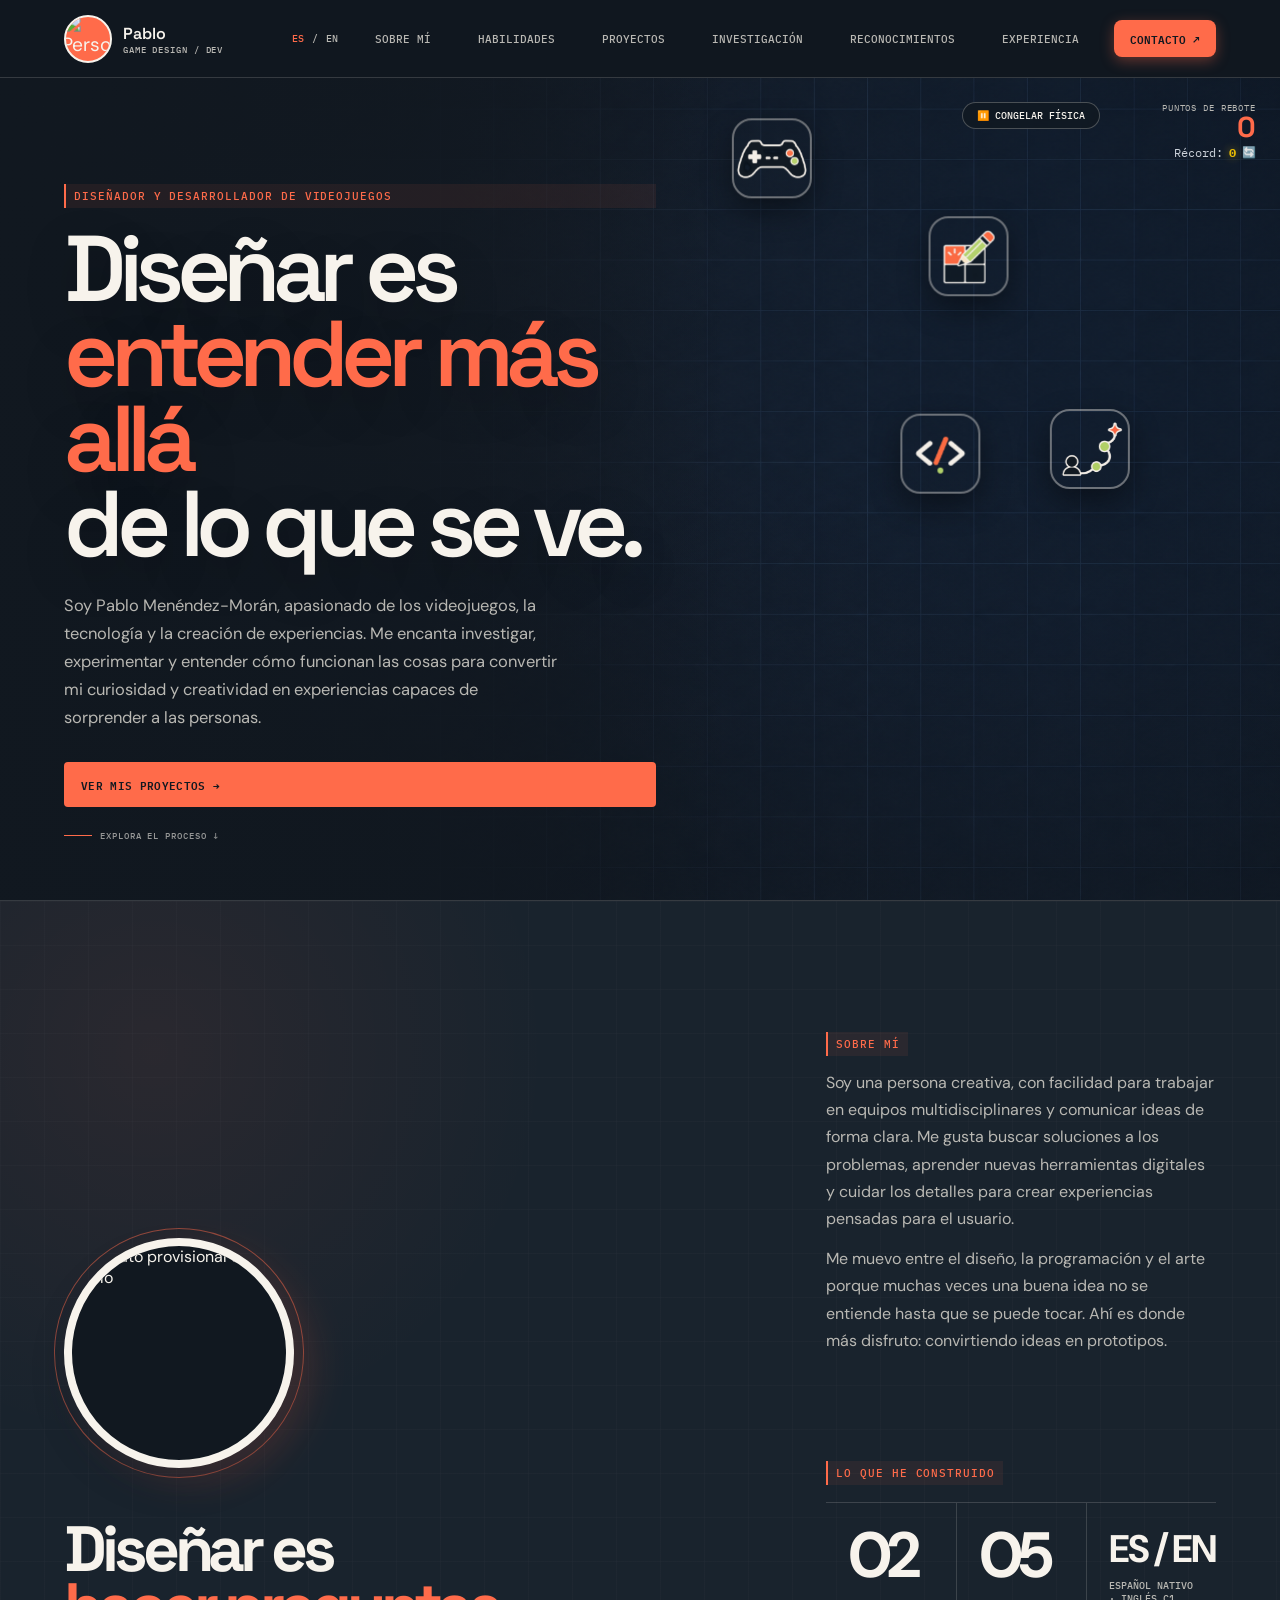
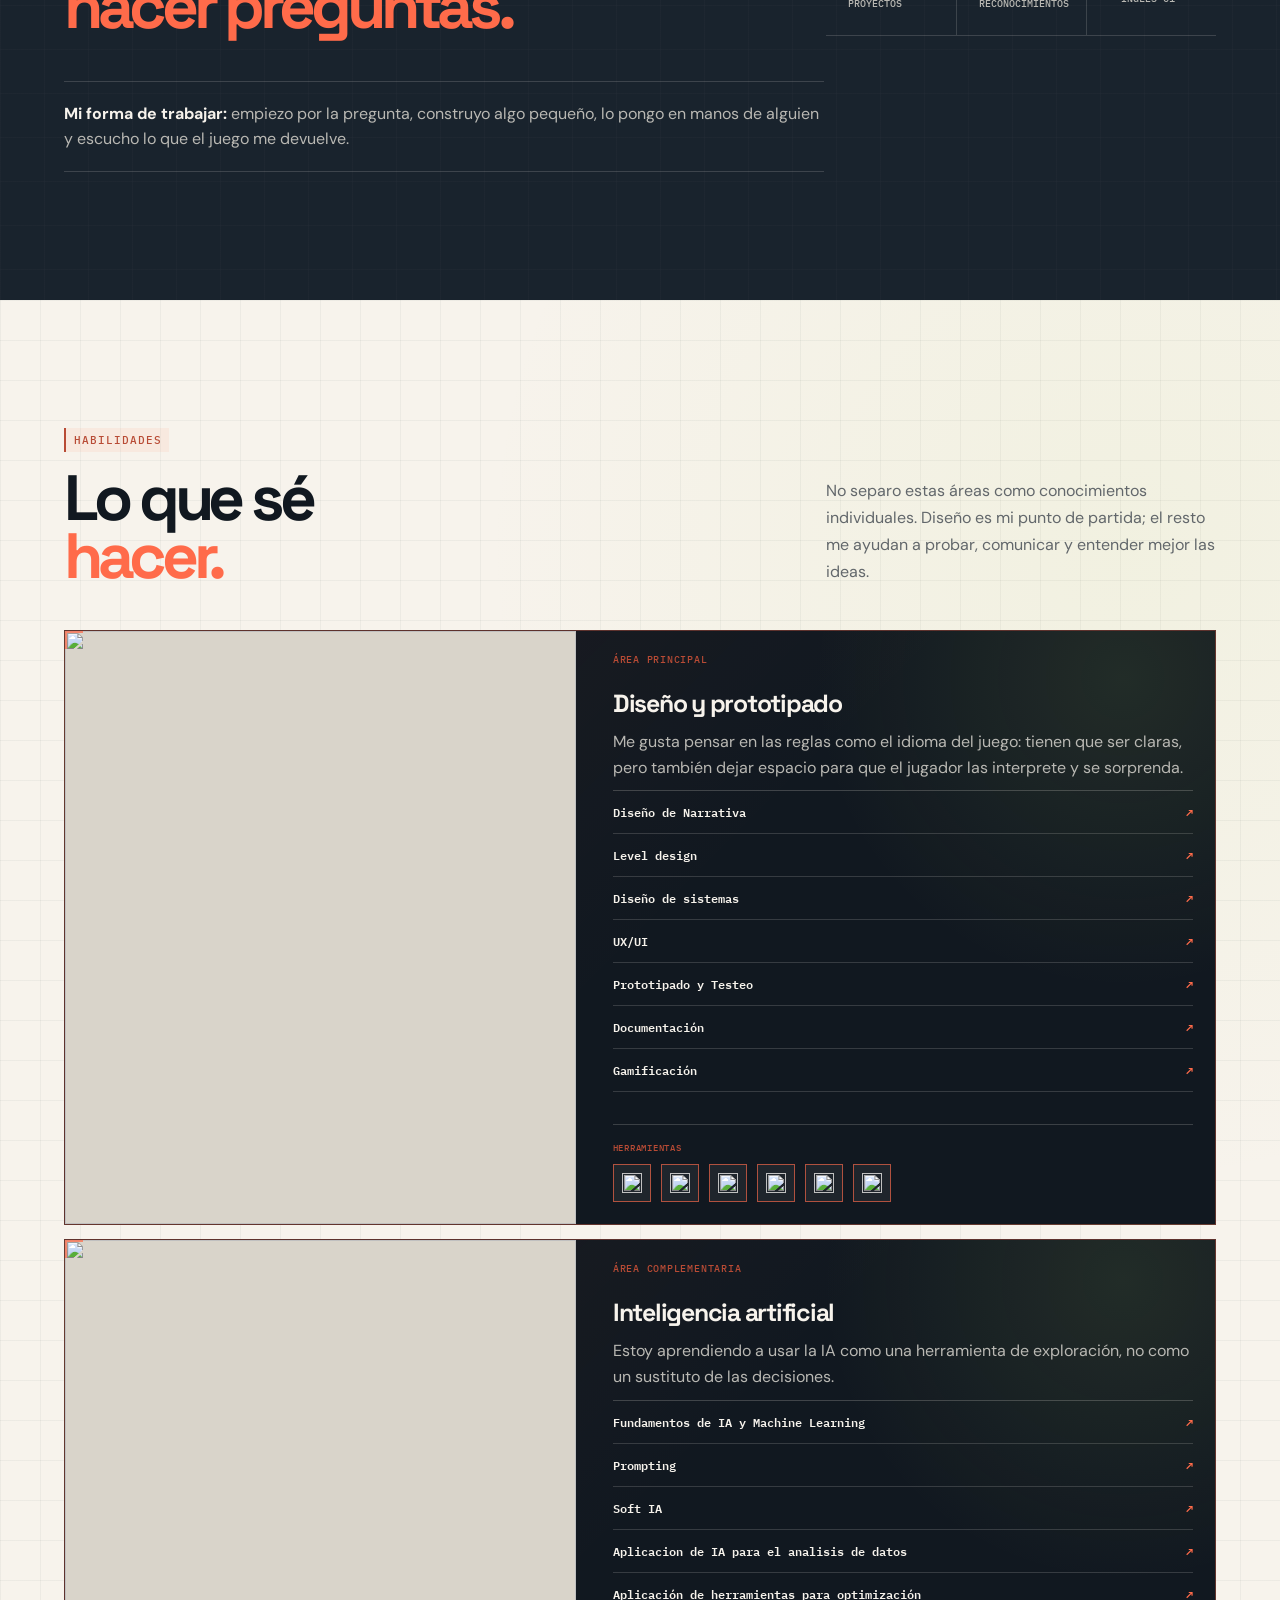
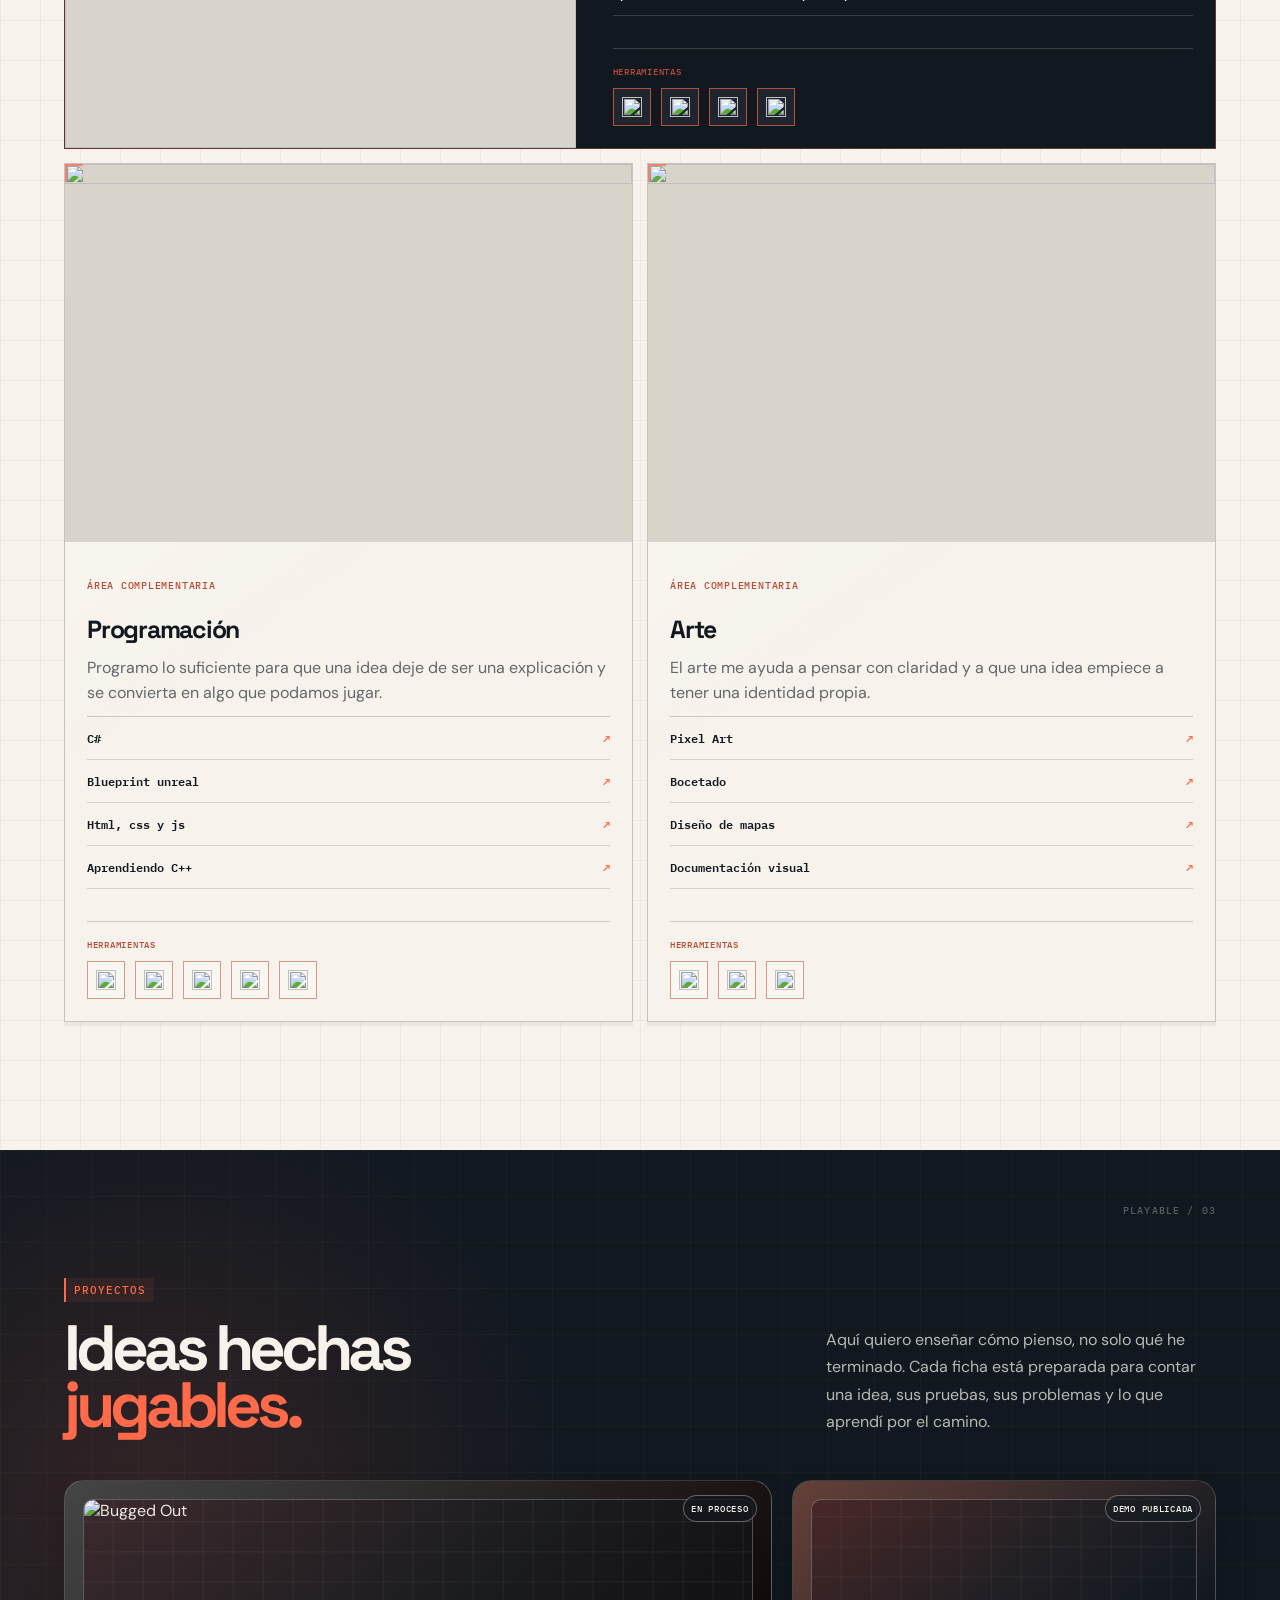
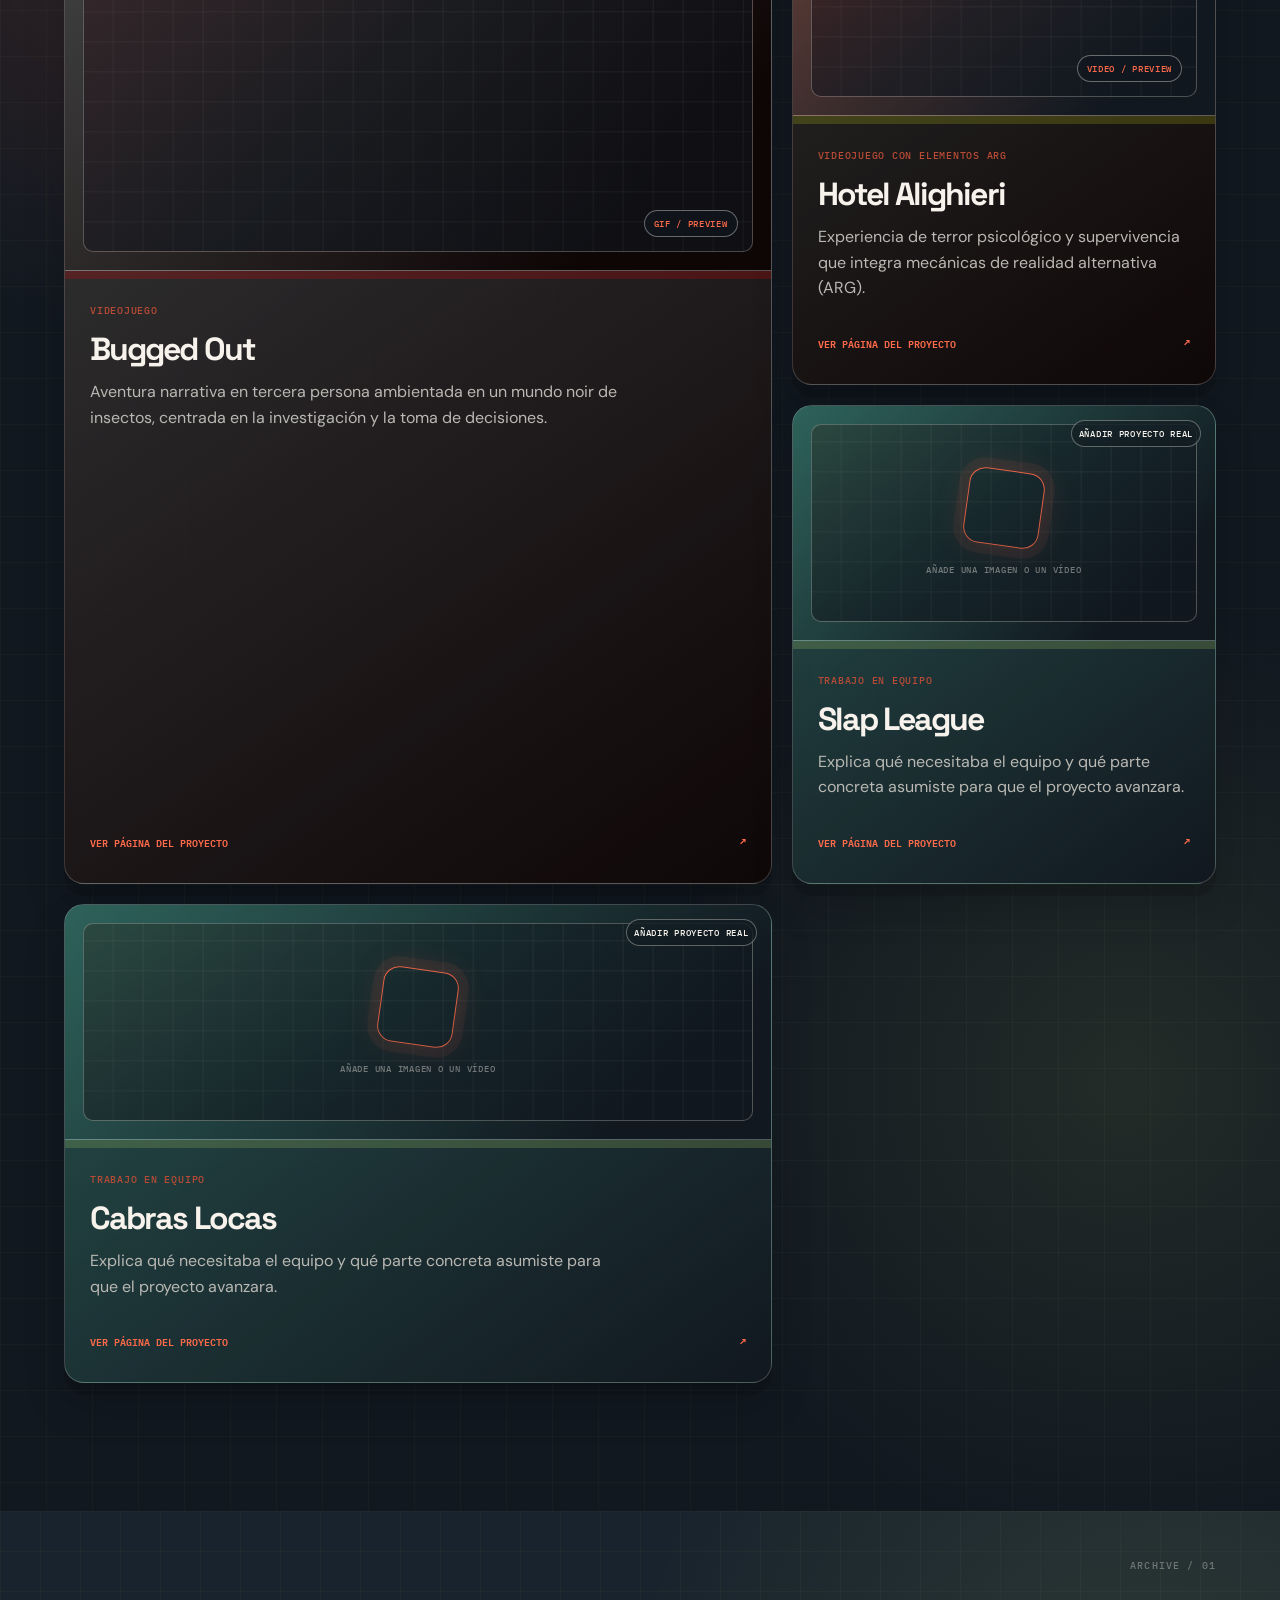
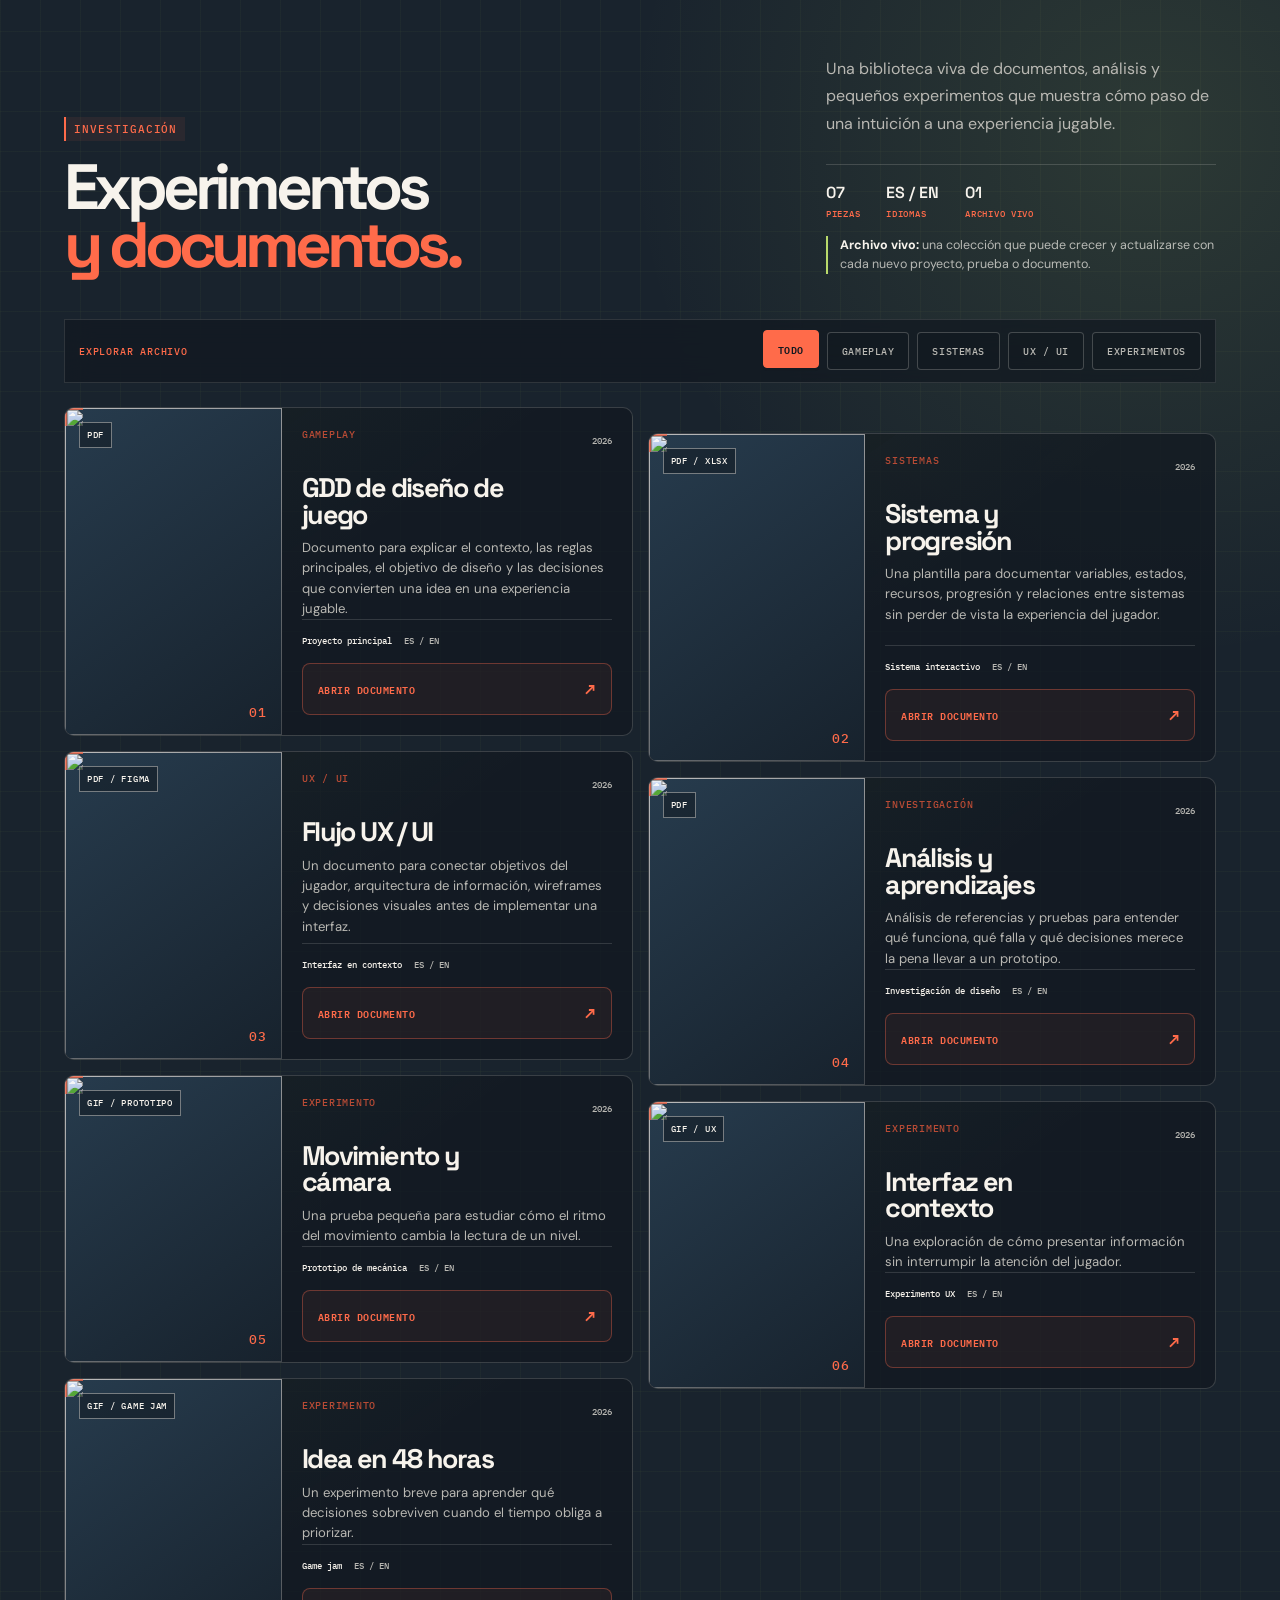
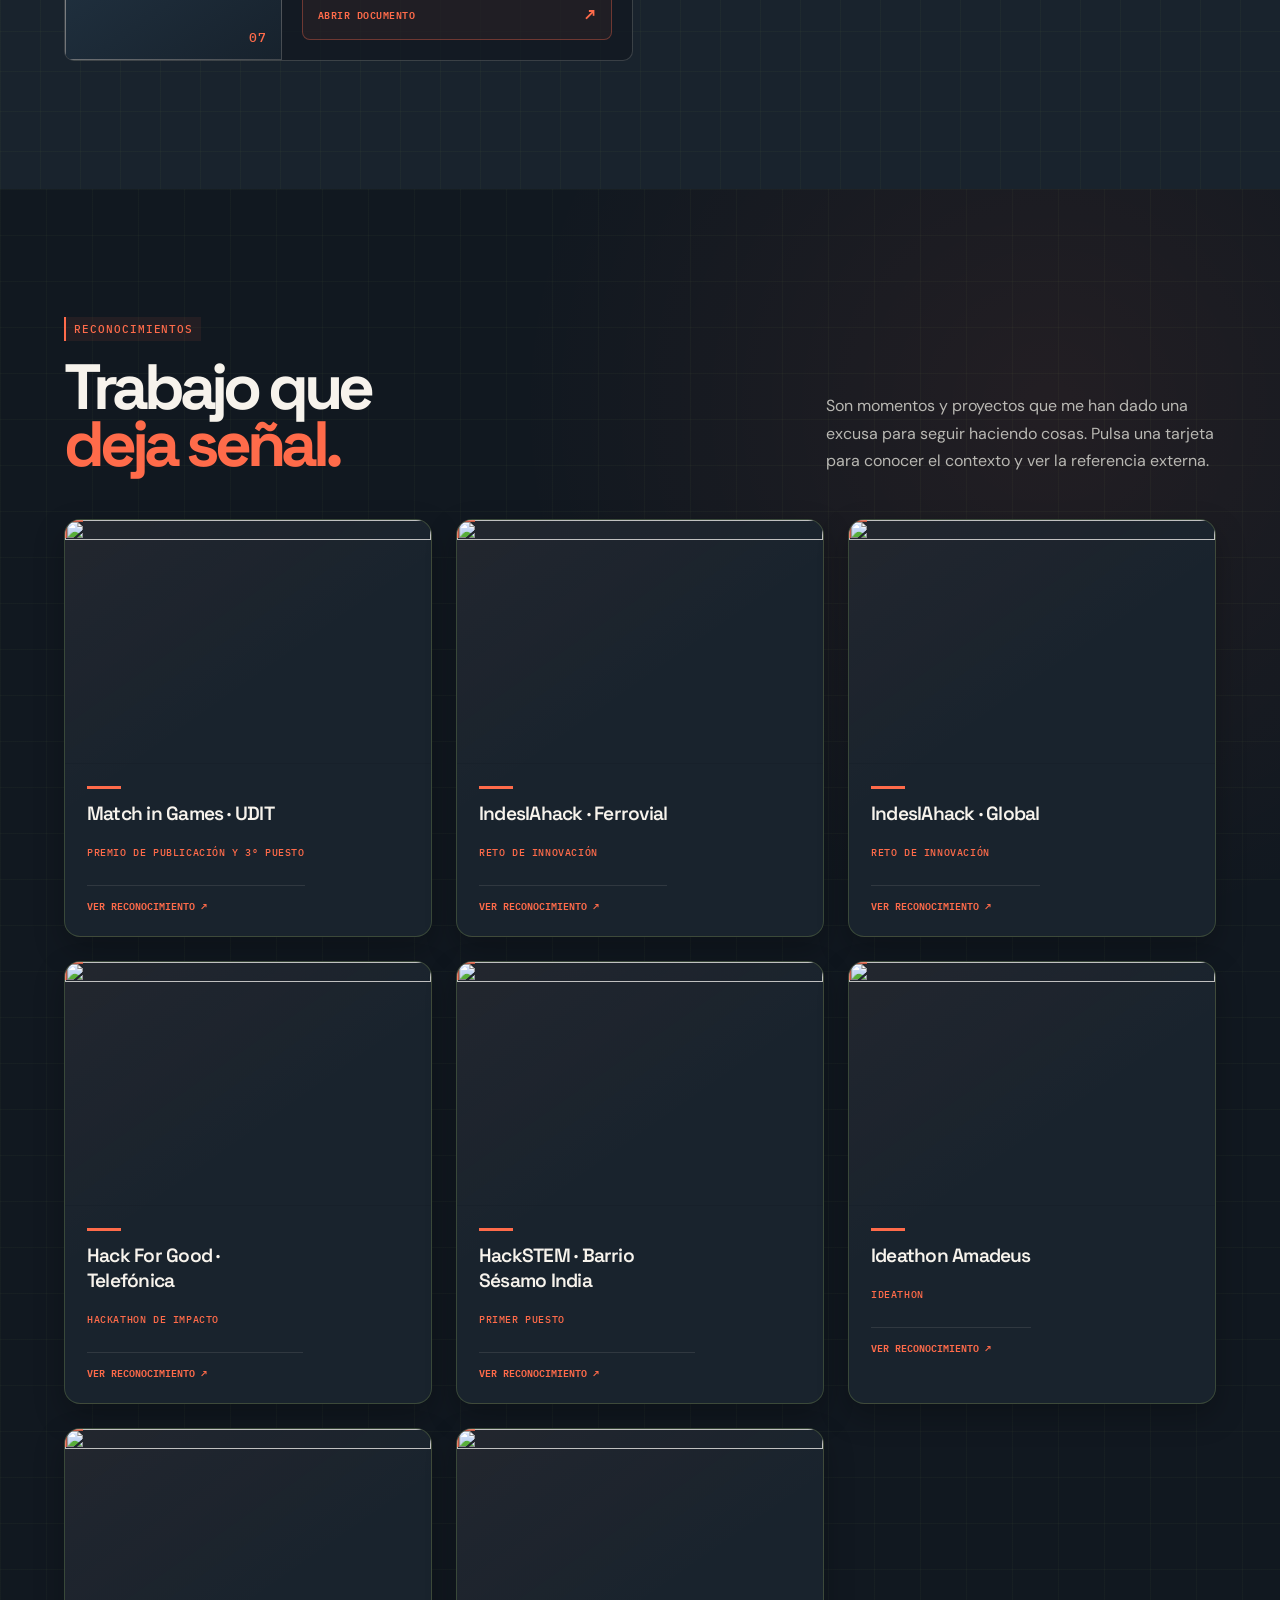
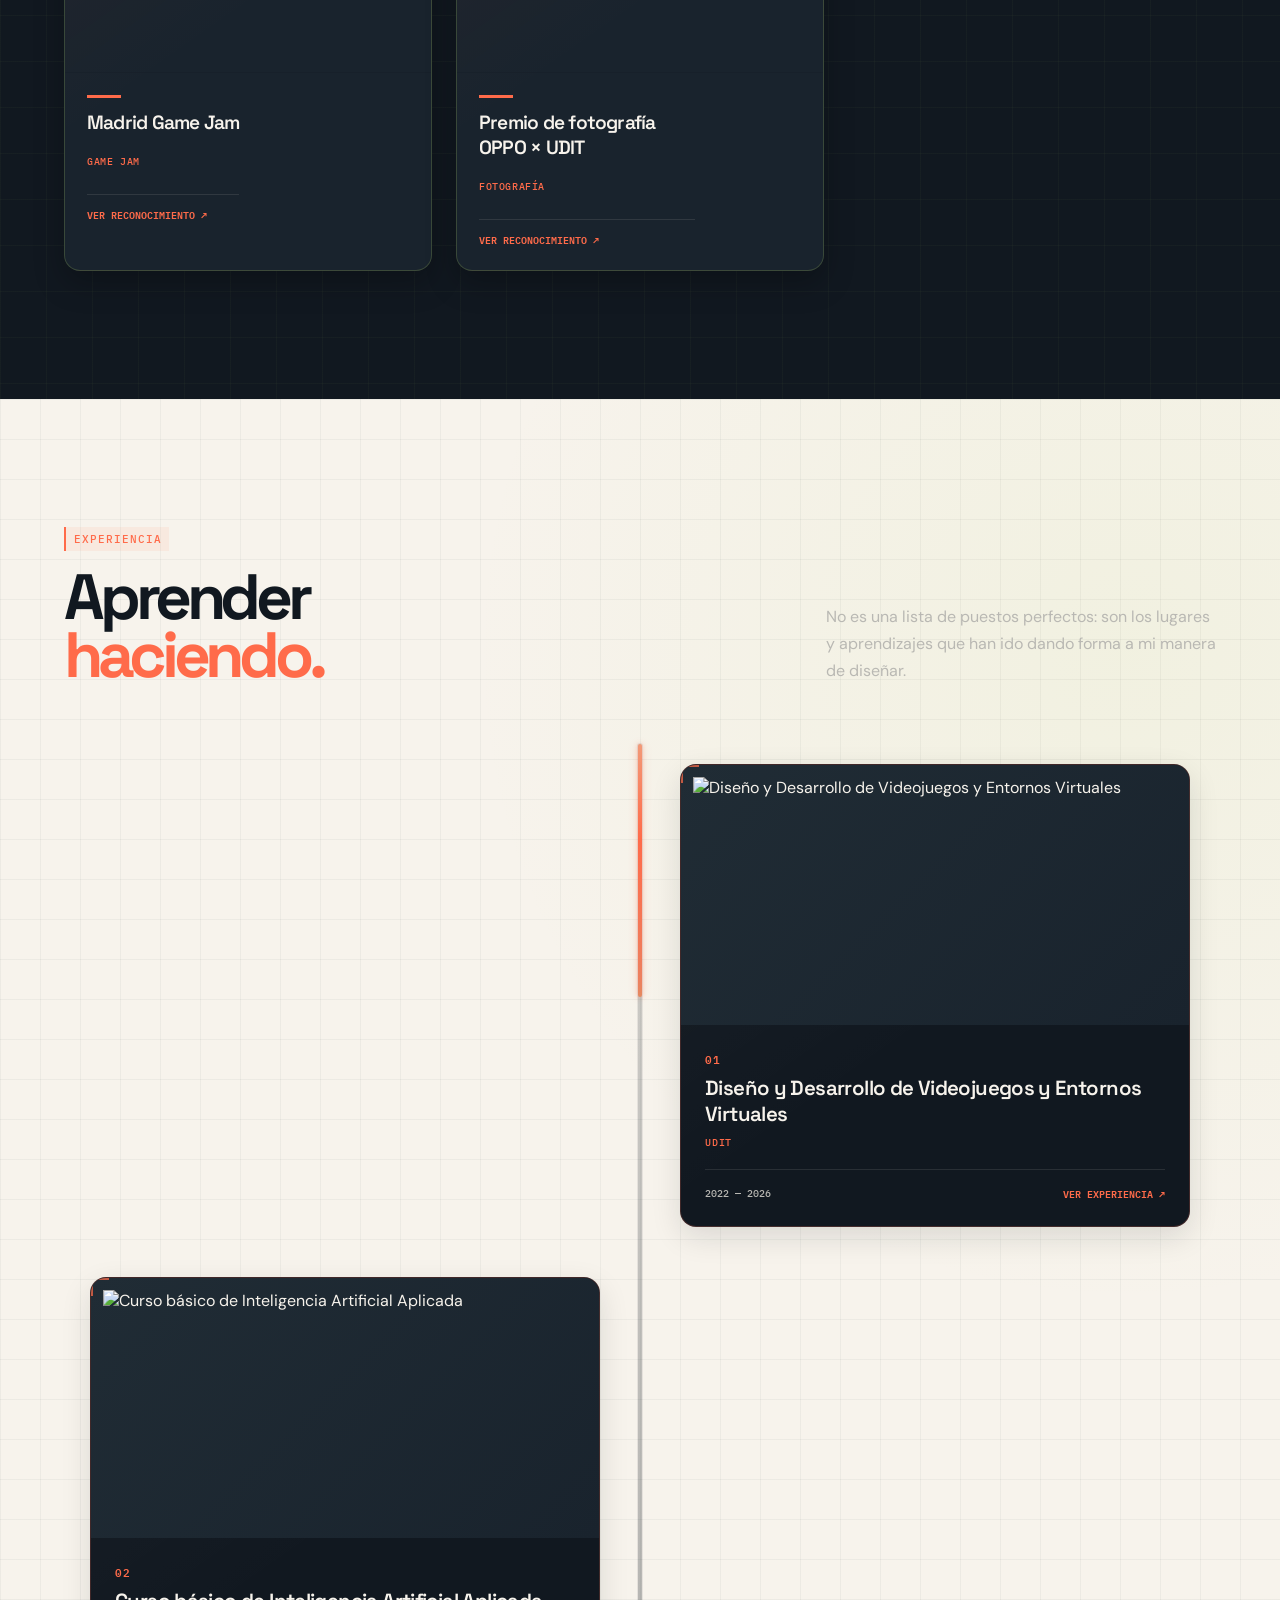
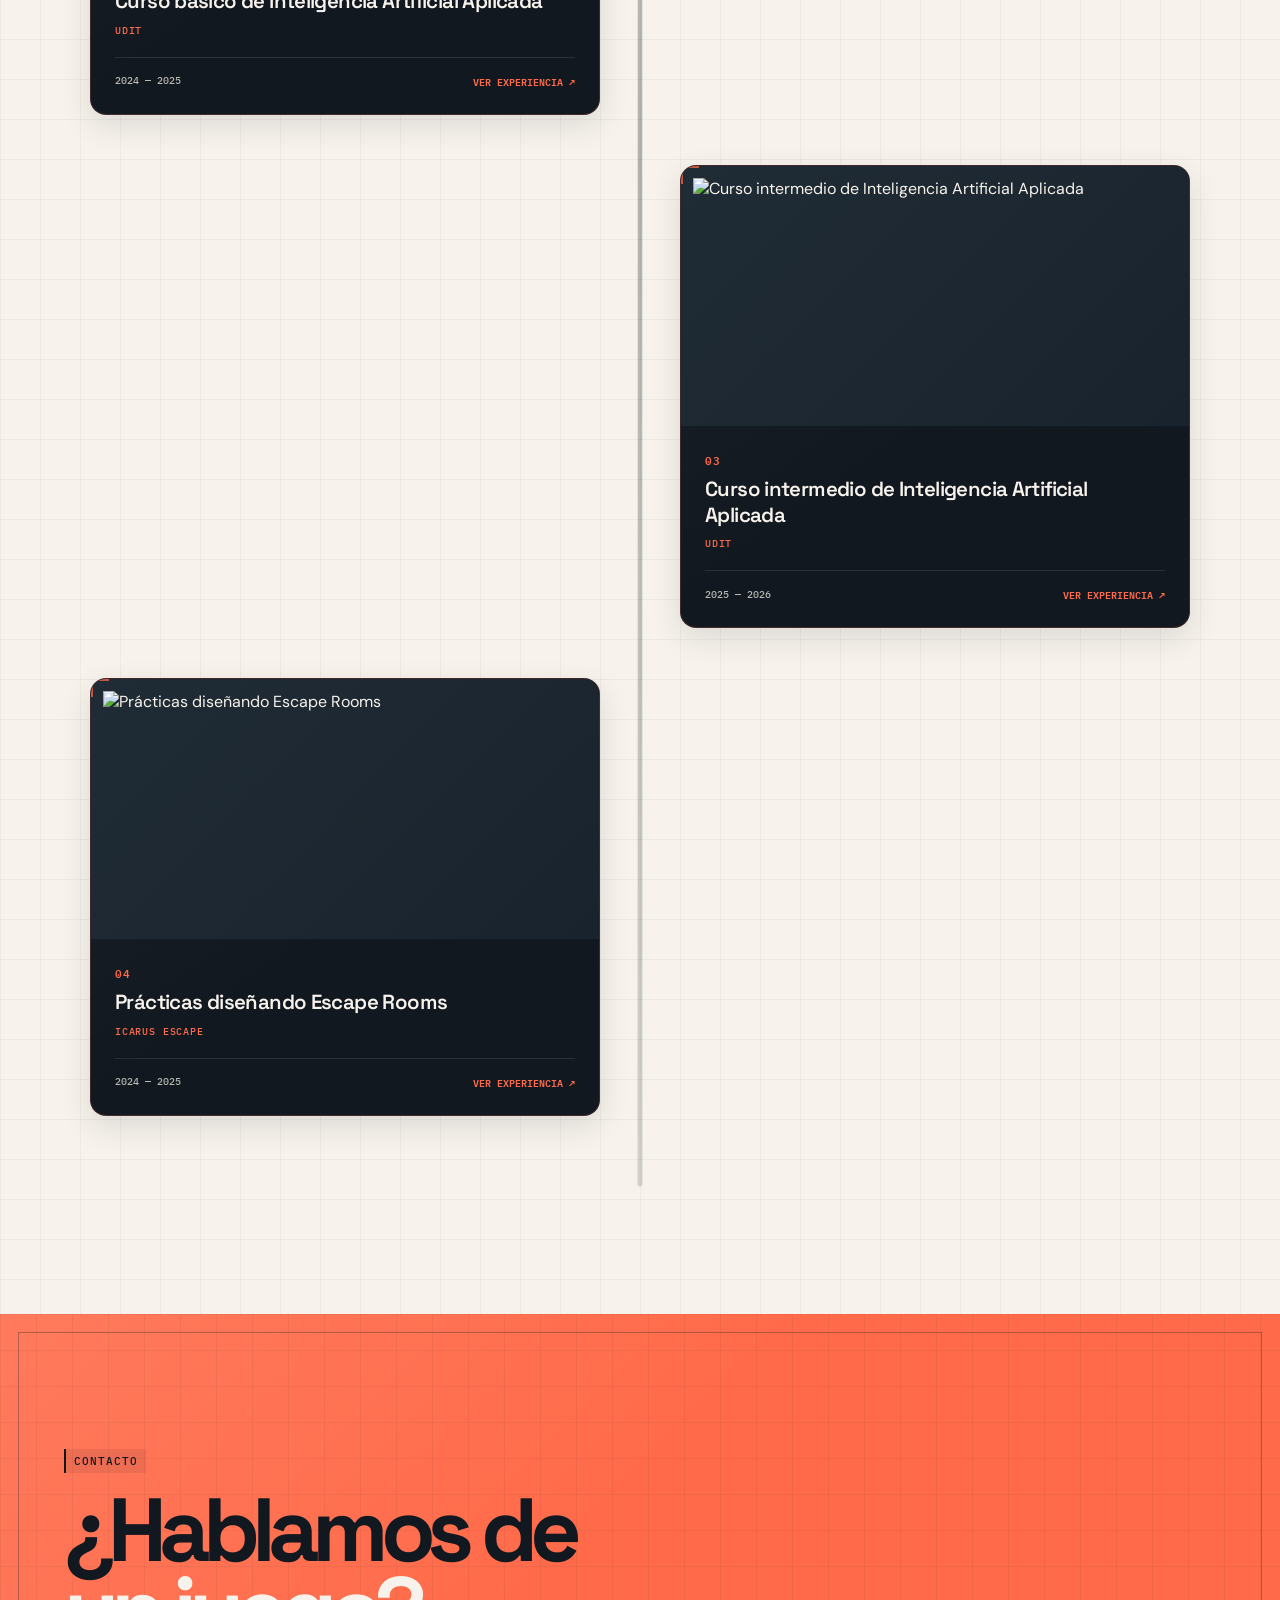
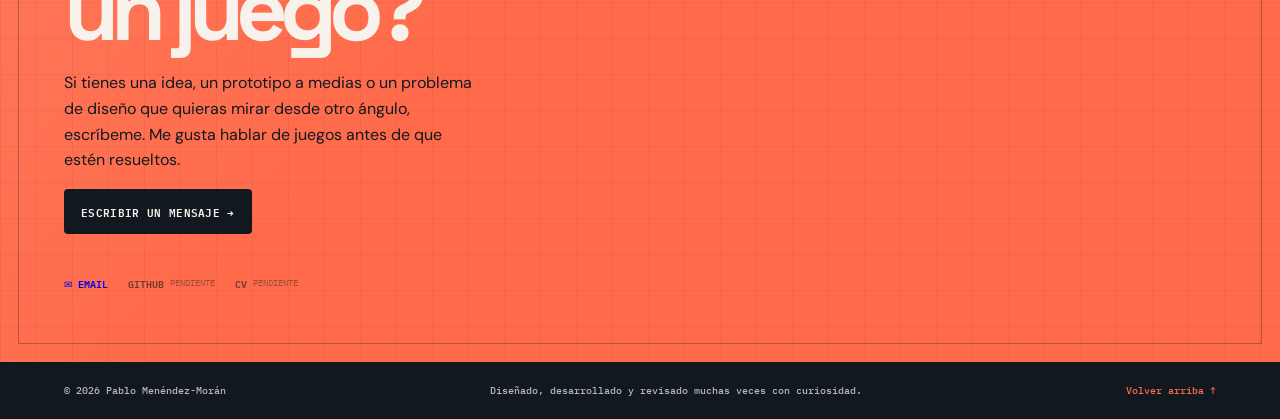
==== index.html @ 759b9a8b "Juego en portada Añadir juego de físicas en la portada y mejora en versión móvil y elementos del hov" ====
<!doctype html>
<!--
  Esta es la página principal del portfolio. Mantengo aquí la estructura
  semántica y dejo el contenido repetitivo para script.js.
-->
<html lang="es">
  <head>
    <!-- Metadatos del sitio y conexión con la hoja de estilos. -->
    <meta charset="UTF-8" />
    <meta name="viewport" content="width=device-width, initial-scale=1.0" />
    <meta
      name="description"
      content="Portfolio de Pablo Menéndez-Morán, diseñador y desarrollador de videojuegos."
    />
    <title>Pablo · Game Design / Dev</title>
    <!-- Favicon: reemplaza "data:," por la ruta del icono que elijas. -->
    <link rel="icon" href="data:," />
    <link rel="stylesheet" href="styles.css" />
  </head>
  <body>
    <div class="site-shell">
      <div class="scroll-progress" aria-hidden="true"></div>

      <!-- Cabecera compartida con marca, selección de idioma y navegación. -->
      <header class="topbar">
        <a class="brand" href="#top" aria-label="Ir al inicio">
          <span class="brand-character-mask">
            <img
              class="brand-character"
              src="Imagenes/personaje-estatico.png"
              data-gif="Imagenes/personaje.gif"
              alt="Personaje de Pablo"
            />
          </span>

          <span><b>Pablo</b><small>GAME DESIGN / DEV</small></span>
        </a>

        <button
          type="button"
          class="mobile-toggle"
          aria-expanded="false"
          aria-controls="primary-navigation"
          aria-label="Abrir navegación"
        >
          ☰
        </button>

        <div class="language-switcher" role="group" aria-label="Cambiar idioma">
          <button type="button" class="is-active" data-language="es">ES</button
          ><span>/</span><button type="button" data-language="en">EN</button>
        </div>

        <nav
          class="main-nav"
          id="primary-navigation"
          aria-label="Navegación principal"
        >
          <a href="#about">Sobre mí</a>
          <a href="#skills">Habilidades</a>
          <a href="#projects">Proyectos</a>
          <a href="#documents">Investigación</a>
          <a href="#awards">Reconocimientos</a>
          <a href="#experience">Experiencia</a>
          <a class="nav-cta" href="#contact">Contacto ↗</a>
        </nav>
      </header>

      <main id="top">
        <!-- Portada: presentación, propuesta profesional y acceso a proyectos. -->
        <section class="hero-section">
          <div class="floating-physics-container" id="floating-physics-container">
            <!-- Botón sutil de congelar / accesibilidad -->
            <button type="button" class="physics-freeze-btn" id="physics-freeze-btn" aria-label="Pausar movimiento de recuadros">
              ⏸️ Congelar física
            </button>
            <!-- Botón de juego móvil (arriba a la derecha) -->
            <button type="button" class="arcade-mode-btn" id="arcade-toggle-btn">
              🕹️ Jugar con físicas
            </button>

            <!-- Botón para cerrar el modo juego -->
            <button type="button" class="arcade-close-btn" id="arcade-close-btn" hidden>✕ Salir</button>

            <!-- Contador flotante de combos/puntos de física -->
            <div class="physics-score-counter" id="physics-score-counter">
              <span class="score-label">Puntos de Rebote</span>
              <span class="score-value" id="score-display">0</span>
            </div>

            <img src="Imagenes/Otras cosas/icon-programacion.png" class="physics-item" alt="Programación" draggable="false">
            <img src="Imagenes/Otras cosas/icon-diseno.png" class="physics-item" alt="Diseño" draggable="false">
            <img src="Imagenes/Otras cosas/icon-experiencia.png" class="physics-item" alt="Experiencia" draggable="false">
            <img src="Imagenes/Otras cosas/icon-videojuegos.png" class="physics-item" alt="Videojuegos" draggable="false">
            <img src="Imagenes/Otras cosas/icon-estrella-naranja.png" class="physics-item star-bonus-item" alt="Estrella Bonus" draggable="false" style="display: none;">
          </div>

          <div class="hero-copy">
            <p class="eyebrow">Diseñador y desarrollador de videojuegos</p>
            <h1>
              Diseñar es<br /><em>entender</em><br />más allá de lo que se ve.
            </h1>
            <p class="hero-lede">
              Soy Pablo Menéndez-Morán. Me gusta desmontar una idea, probarla
              cuanto antes y descubrir qué merece quedarse cuando el jugador la
              tiene delante.
            </p>
            <a class="button button-primary" href="#projects"
              >Ver mis proyectos →</a
            >
            <span class="hero-scroll-cue" aria-hidden="true"
              >Explora el proceso ↓</span
            >
          </div>
          <div
            class="hero-visual"
            role="img"
            aria-label="Cuadrícula oscura de un nivel de videojuego"
          ></div>

        </section>

        <!-- Perfil: presentación personal, estadísticas y método de trabajo. -->
        <section class="section about-section" id="about">
          <div class="section-heading">
            <div>
              <figure class="about-profile-photo about-profile-photo-heading">
                <img
                  src="/manus-storage/skill-art_a485fde1.png"
                  alt="Retrato provisional de Pablo"
                />
              </figure>
              <h2>Diseñar es<br /><em>hacer preguntas.</em></h2>
            </div>
            <div class="section-intro">
              <p class="eyebrow">Sobre mí</p>
              <p>
                Me muevo entre el diseño, el arte y el código porque muchas
                veces una buena idea no se entiende hasta que se puede tocar.
                Ahí es donde más disfruto: convirtiendo preguntas en prototipos.
              </p>
              <p>
                Todavía estoy construyendo mi camino, así que intento no
                enamorarme demasiado de la primera versión. Prefiero aprender,
                iterar y trabajar con gente que quiera hacer juegos con una voz
                propia.
              </p>
              <div class="about-stats-panel">
                <div class="about-stats-wrap">
                  <p class="eyebrow">Lo que he construido</p>
                  <div
                    id="about-stats"
                    class="about-stats"
                    aria-live="polite"
                  ></div>
                </div>
              </div>
            </div>
          </div>
          <div class="about-callout">
            <p>
              <strong>Mi forma de trabajar:</strong> empiezo por la pregunta,
              construyo algo pequeño, lo pongo en manos de alguien y escucho lo
              que el juego me devuelve.
            </p>
          </div>
        </section>

        <!-- Habilidades: categorías y herramientas generadas desde JavaScript. -->
        <section class="section skills-section" id="skills">
          <div class="section-heading">
            <div>
              <p class="eyebrow">Habilidades</p>
              <h2>Lo que sé<br /><em>hacer.</em></h2>
            </div>
            <p class="section-intro">
              No separo estas áreas en compartimentos estancos. Diseño es mi
              punto de partida; el resto me ayuda a probar y comunicar mejor las
              ideas.
            </p>
          </div>

          <div class="skills-list" id="skills-list"></div>
        </section>

        <!-- Proyectos: tarjetas y fichas de estudio generadas desde los datos. -->
        <section class="section projects-section" id="projects">
          <div class="section-heading">
            <div>
              <p class="eyebrow">Proyectos</p>
              <h2>Ideas hechas<br /><em>jugables.</em></h2>
            </div>
            <p class="section-intro">
              Aquí quiero enseñar cómo pienso, no solo qué he terminado. Cada
              ficha está preparada para contar una idea, sus pruebas, sus
              problemas y lo que aprendí por el camino.
            </p>
          </div>
          <div class="projects-list" id="projects-list"></div>
        </section>

        <!-- Investigación: biblioteca de documentos con filtros por categoría. -->
        <section
          class="section documents-section archive-section"
          id="documents"
        >
          <div class="section-heading">
            <div>
              <p class="eyebrow">Investigación</p>
              <h2>Experimentos<br /><em>y documentos.</em></h2>
            </div>
            <div class="section-intro">
              <p>
                Una biblioteca de GDDs, análisis y documentos de proceso que
                explica cómo paso de una intuición a una experiencia jugable.
              </p>
              <div
                class="documents-stats"
                aria-label="Resumen de documentación"
              >
                <span><b id="documents-count">00</b><small>piezas</small></span>
                <span><b>ES / EN</b><small>idiomas</small></span>
                <span><b>01</b><small>archivo vivo</small></span>
              </div>
              <p class="documents-definition">
                <strong>Archivo vivo:</strong> una colección que puede crecer y
                actualizarse con cada nuevo proyecto, prueba o documento.
              </p>
            </div>
          </div>
          <div class="documents-toolbar" aria-label="Filtrar documentación">
            <span class="documents-toolbar-label">Explorar archivo</span>
            <div
              class="document-filters"
              role="group"
              aria-label="Categorías de documentación"
            >
              <button
                type="button"
                class="document-filter is-active"
                data-document-filter="all"
              >
                Todo
              </button>
              <button
                type="button"
                class="document-filter"
                data-document-filter="gameplay"
              >
                Gameplay
              </button>
              <button
                type="button"
                class="document-filter"
                data-document-filter="systems"
              >
                Sistemas
              </button>
              <button
                type="button"
                class="document-filter"
                data-document-filter="ux"
              >
                UX / UI
              </button>
              <button
                type="button"
                class="document-filter"
                data-document-filter="research"
              >
                Experimentos
              </button>
            </div>
          </div>
          <div class="documents-grid" id="documents-grid"></div>
        </section>

        <!-- Reconocimientos: tarjetas y referencias externas generadas por JavaScript. -->
        <section class="section awards-section" id="awards">
          <div class="section-heading">
            <div>
              <p class="eyebrow">Reconocimientos</p>
              <h2>Trabajo que<br /><em>deja señal.</em></h2>
            </div>
            <p class="section-intro">
              Son momentos y proyectos que me han dado una excusa para seguir
              haciendo cosas. Pulsa una tarjeta para conocer el contexto y ver
              la referencia externa.
            </p>
          </div>
          <div class="awards-grid" id="awards-grid"></div>
        </section>

        <!-- Experiencia: formación y trayectoria presentadas como recorrido. -->
        <section class="section experience-section" id="experience">
          <div class="section-heading">
            <div>
              <p class="eyebrow">Experiencia</p>
              <h2>Aprender<br /><em>haciendo.</em></h2>
            </div>
            <p class="section-intro">
              No es una lista de puestos perfectos: son los lugares y
              aprendizajes que han ido dando forma a mi manera de diseñar.
            </p>
          </div>

          <div class="experience-list" id="experience-list"></div>
        </section>

        <!-- Contacto: correo y enlaces profesionales. -->
        <section class="contact-section" id="contact">
          <div class="contact-inner">
            <p class="eyebrow">Contacto</p>
            <h2>¿Hablamos de<br /><em>un juego?</em></h2>
            <p>
              Si tienes una idea, un prototipo a medias o un problema de diseño
              que quieras mirar desde otro ángulo, escríbeme. Me gusta hablar de
              juegos antes de que estén resueltos.
            </p>
            <a
              class="button button-dark"
              href="mailto:contacto@pablomenendezmoran.com"
              >Escribir un mensaje →</a
            >
            <div class="contact-links">
              <a href="mailto:contacto@pablomenendezmoran.com">✉ Email</a
              ><span class="contact-pending"
                >GitHub <small>pendiente</small></span
              ><span class="contact-pending">CV <small>pendiente</small></span>
            </div>
          </div>
        </section>
      </main>

      <!-- Pie de página y enlace para regresar al inicio. -->
      <footer class="footer">
        <span>© 2026 Pablo Menéndez-Morán</span
        ><span
          >Diseñado, desarrollado y revisado muchas veces con curiosidad.</span
        ><a href="#top">Volver arriba ↑</a>
      </footer>

      <!-- Ventana modal reutilizable para el contenido interactivo. -->
      <div class="modal-backdrop" id="modal-backdrop" hidden>
        <section
          class="portfolio-modal"
          role="dialog"
          aria-modal="true"
          aria-labelledby="modal-title"
        >
          <button
            type="button"
            class="modal-close"
            id="modal-close"
            aria-label="Cerrar ventana"
          >
            ×
          </button>
          <div id="modal-content"></div>
        </section>
      </div>
    </div>

    <!-- Lógica de renderizado, idioma, navegación, filtros y ventanas modales. -->
      <script src="script.js"></script>
  </body>
</html>
---- styles.css ----
/* ==========================================================================
   1. BASE, TIPOGRAFÍA Y CABECERA
   ==========================================================================
   En este archivo concentro toda la identidad visual del portfolio.
   Organizo las reglas por componentes y dejo las reglas responsive junto a
   los componentes que modifican para que sea más fácil mantenerlas.
   ========================================================================== */
/* Fuentes tipográficas que definen la jerarquía editorial del sitio. */
@import url(https://fonts.googleapis.com/css2?family=DM+Sans:wght@400;500;600;700&family=IBM+Plex+Mono:wght@400;500;600&family=Space+Grotesk:wght@500;600;700&display=swap);
/* Paleta, tipografías y tokens compartidos para mantener coherencia visual. */
:root {
  font-family: "DM Sans", sans-serif;
  color: #f7f3ec;
  background: #111820;
  font-synthesis: none;
  text-rendering: optimizeLegibility;
  --ink: #111820;
  --soft: #19232d;
  --paper: #f7f3ec;
  --muted: #b9b8b3;
  --coral: #ff6b4a;
  --lime: #b8d96b;
  --line: rgba(247, 243, 236, 0.16);
  --display: "Space Grotesk", sans-serif;
  --mono: "IBM Plex Mono", monospace;
}
/* Normalización del modelo de caja y comportamiento base de controles. */
* {
  box-sizing: border-box;
}
html {
  scroll-behavior: auto;
}
.site-shell,
body {
  background: var(--ink);
}
body {
  margin: 0;
  min-width: 320px;
}
a,
button {
  font: inherit;
}
button {
  cursor: pointer;
}
.site-shell {
  overflow: hidden;
}
/* Cabecera fija, marca, navegación y adaptación del menú móvil. */
.brand,
.topbar {
  display: flex;
  align-items: center;
}
.topbar {
  height: 78px;
  padding: 0 5vw;
  justify-content: space-between;
  border-bottom: 1px solid var(--line);
  position: sticky;
  top: 0;
  background: rgba(17, 24, 32, 0.95);
  backdrop-filter: blur(12px);
}
.brand {
  gap: 11px;
  color: var(--paper);
  text-decoration: none;
}
.brand-character-mask {
  width: 48px;
  height: 48px;
  display: block;
  flex: 0 0 48px;
  overflow: hidden;
  border: 2px solid var(--paper);
  border-radius: 50%;
  background: var(--coral);
}
.brand-character {
  width: 100%;
  height: 100%;
  display: block;
  object-fit: cover;
  transform: scale(1.2);
  transform-origin: center;
}
.brand b,
.brand small {
  display: block;
  font: 600 1rem var(--display);
}
.brand small {
  color: var(--muted);
  font: 500 0.56rem var(--mono);
  letter-spacing: 0.1em;
}
.main-nav,
.main-nav a {
  display: flex;
  align-items: center;
}
.main-nav {
  gap: 23px;
  font: 500 0.67rem var(--mono);
  text-transform: uppercase;
}
.main-nav a {
  gap: 5px;
  color: var(--muted);
  text-decoration: none;
}
.main-nav a:focus-visible,
.main-nav a:hover {
  color: var(--paper);
}
.nav-cta {
  padding: 11px 14px;
  background: var(--coral);
  color: var(--ink) !important;
}
.mobile-toggle {
  display: none;
  color: var(--paper);
  background: 0 0;
  border: 0;
  padding: 7px;
}
/* Portada: composición, imagen de fondo, titular y llamada a proyectos. */
.hero-section {
  display: grid;
  grid-template-columns: 0.9fr 1.1fr;
  border-bottom: 1px solid var(--line);
}
.hero-copy {
  padding: clamp(55px, 8vw, 110px) 5vw 55px;
  display: flex;
  flex-direction: column;
  justify-content: center;
}
.eyebrow {
  color: var(--coral);
  font: 500 0.66rem var(--mono);
  letter-spacing: 0.09em;
  text-transform: uppercase;
  margin: 0 0 18px;
}
h1,
h2,
h3 {
  font-family: var(--display);
}
h1 {
  font-size: clamp(3.8rem, 7.3vw, 7rem);
  line-height: 0.91;
  letter-spacing: -0.08em;
  font-weight: 600;
  margin: 0 0 26px;
}
h1 em,
h2 em {
  font-style: normal;
  color: var(--coral);
}
.hero-lede {
  max-width: 500px;
  color: var(--muted);
  font-size: 1.03rem;
  line-height: 1.7;
  margin: 0 0 30px;
}
.about-callout strong,
.contact-section h2 em,
.hero-lede strong {
  color: var(--paper);
}
.button {
  display: inline-flex;
  align-items: center;
  gap: 10px;
  padding: 13px 17px;
  text-decoration: none;
  font: 600 0.67rem var(--mono);
  letter-spacing: 0.03em;
  text-transform: uppercase;
}
.button:focus-visible,
.button:hover {
  transform: translateY(-2px);
}
.button-primary {
  background: var(--coral);
  color: var(--ink);
}
.button-primary:hover {
  background: #ff8468;
}
.button-dark {
  background: var(--ink);
  color: var(--paper);
}
.hero-visual:after {
  content: "";
  position: absolute;
  inset: 0;
  background:
    linear-gradient(90deg, var(--ink) -3%, transparent 38%),
    linear-gradient(0deg, rgba(17, 24, 32, 0.5), transparent 50%);
}
/* Espaciado y jerarquía tipográfica común a las secciones principales. */
.section {
  padding: clamp(76px, 10vw, 140px) 5vw;
}
.section-heading {
  display: flex;
  justify-content: space-between;
  align-items: flex-end;
  gap: 55px;
  margin-bottom: 45px;
}
.section-heading h2 {
  font-size: clamp(2.8rem, 5vw, 5.2rem);
  line-height: 0.9;
  letter-spacing: -0.08em;
  margin: 0;
}
.section-intro {
  max-width: 390px;
  color: var(--muted);
  line-height: 1.7;
  margin: 0;
}
/* Presentación personal, retrato y panel de estadísticas. */
.about-section {
  background: var(--soft);
}
.about-section .section-intro p {
  margin: 0 0 13px;
}
.about-callout {
  border-top: 1px solid var(--line);
  border-bottom: 1px solid var(--line);
  display: flex;
  gap: 28px;
  padding: 19px 0;
  color: var(--muted);
  max-width: 760px;
}
.about-callout span {
  color: var(--coral);
  font: 500 0.66rem var(--mono);
}
.about-callout p {
  margin: 0;
  line-height: 1.6;
}
/* Tarjetas de habilidades, subhabilidades e iconos de herramientas. */
.skills-section {
  background: var(--paper);
  color: var(--ink);
}
.skills-section .section-intro {
  color: #62676b;
}
.skills-section .eyebrow {
  color: #b84b35;
}
.skill-card,
.skills-list {
  display: grid;
  gap: 14px;
}
.skill-card {
  grid-template-columns: 35px 1fr 18px;
  gap: 15px;
  border: 1px solid rgba(17, 24, 32, 0.22);
}
.skill-card:hover {
  transform: translateY(-3px);
  background: #ece8df;
}
.skill-card.featured {
  border-color: var(--ink);
}
.skill-card.featured p:not(.skill-label) {
  color: var(--muted);
}
.skill-card h3 {
  font-size: 1.55rem;
  letter-spacing: -0.05em;
}
.skill-card p {
  color: #62676b;
  line-height: 1.6;
  margin: 0;
}
.project-type,
.skill-label {
  font: 500 0.6rem var(--mono) !important;
  text-transform: uppercase;
  letter-spacing: 0.08em;
  color: #b84b35 !important;
  margin: 0 0 12px !important;
}
/* Portafolio de proyectos, estados, medios y enlaces a casos de estudio. */
.projects-section {
  background: var(--ink);
}
.projects-list {
  display: grid;
  grid-template-columns: 1.25fr 0.75fr;
}
.project-card {
  background: var(--soft);
  border: 1px solid var(--line);
  display: flex;
  flex-direction: column;
}
.project-card:first-child {
  grid-row: span 2;
}
.project-visual {
  position: relative;
  overflow: hidden;
  background: linear-gradient(135deg, #273c4e, #111820 75%);
}
.project-visual:before {
  content: "";
  position: absolute;
  inset: 24px;
  border: 1px solid rgba(247, 243, 236, 0.2);
  background:
    repeating-linear-gradient(
      0deg,
      transparent 0 28px,
      rgba(247, 243, 236, 0.08) 29px 30px
    ),
    repeating-linear-gradient(
      90deg,
      transparent 0 28px,
      rgba(247, 243, 236, 0.08) 29px 30px
    );
}
.visual-2 {
  background: linear-gradient(135deg, #49302d, #111820 75%);
}
.project-visual > span {
  position: absolute;
  z-index: 1;
  border: 1px solid rgba(247, 243, 236, 0.45);
  padding: 7px;
  color: var(--paper);
  font: 500 0.56rem var(--mono);
  text-transform: uppercase;
}
.prototype-shape {
  position: absolute;
  z-index: 1;
  left: 50%;
  top: 50%;
  transform: translate(-50%, -50%) rotate(8deg);
  border: 1px solid var(--coral);
}
.project-content {
  display: flex;
  flex: 1;
  flex-direction: column;
}
.project-content h3 {
  font-size: clamp(1.45rem, 2.5vw, 2.3rem);
  letter-spacing: -0.06em;
  margin: 0 0 10px;
}
.project-content > p:not(.project-type) {
  color: var(--muted);
  line-height: 1.6;
  margin: 0 0 20px;
}
.project-link {
  margin-top: auto;
  align-self: flex-start;
  border: 0;
  border-bottom: 1px solid var(--coral);
  background: 0 0;
  padding: 10px 0 7px;
  display: flex;
  align-items: center;
  gap: 8px;
  font: 600 0.64rem var(--mono);
  text-transform: uppercase;
}
/* Formación y experiencia en formato cronológico y adaptable. */

/* Llamada de contacto, enlaces profesionales y cierre visual. */
.contact-section {
  background: var(--coral);
  color: var(--ink);
  padding: clamp(75px, 11vw, 135px) 5vw 70px;
  position: relative;
}
.contact-section:before {
  content: "";
  position: absolute;
  inset: 18px;
  border: 1px solid rgba(17, 24, 32, 0.3);
  pointer-events: none;
}
.contact-inner {
  position: relative;
  z-index: 1;
}
.contact-section .eyebrow {
  color: var(--ink);
}
.contact-section h2 {
  font-size: clamp(3.3rem, 7vw, 7rem);
  line-height: 0.88;
  letter-spacing: -0.09em;
  margin: 0 0 22px;
}
.contact-section p:not(.eyebrow) {
  max-width: 420px;
  line-height: 1.6;
}
.contact-links {
  display: flex;
  gap: 20px;
  flex-wrap: wrap;
  margin-top: 40px;
}
.contact-links a,
.contact-pending,
.footer a {
  display: flex;
  align-items: center;
  text-decoration: none;
}
.contact-links a,
.contact-pending {
  gap: 6px;
  font: 600 0.65rem var(--mono);
  text-transform: uppercase;
}
.contact-pending {
  opacity: 0.6;
}
.contact-links small,
.contact-pending small {
  font-weight: 400;
  opacity: 0.65;
}
/* Pie compartido con crédito y navegación de retorno. */
.footer {
  padding: 22px 5vw;
  display: flex;
  justify-content: space-between;
  gap: 20px;
  color: var(--muted);
  font: 500 0.6rem var(--mono);
}
.footer a {
  color: var(--coral);
  gap: 5px;
}
/* Ventana modal reutilizable para habilidades, documentos y premios. */
.modal-backdrop[hidden] {
  display: none !important;
}
.modal-backdrop {
  position: fixed;
  inset: 0;
  z-index: 50;
  background: rgba(5, 9, 12, 0.85);
  display: grid;
  place-items: center;
  padding: 20px;
}
.modal-close {
  position: absolute;
  top: 13px;
  right: 13px;
  border: 0;
  background: 0 0;
  color: var(--ink);
  padding: 7px;
}
.modal-lede {
  color: #62676b;
  line-height: 1.6;
}
@media (max-width: 800px) {
  .topbar {
    height: 68px;
  }
  .mobile-toggle {
    display: block;
  }
  .main-nav,
  .main-nav a {
    border-bottom: 1px solid var(--line);
  }
  .main-nav {
    display: none;
    position: absolute;
    top: 68px;
    left: 0;
    right: 0;
    padding: 12px 5vw 20px;
    background: var(--ink);
    flex-direction: column;
    align-items: stretch;
    gap: 0;
  }
  .main-nav.is-open {
    display: flex;
  }
  .main-nav a {
    padding: 13px 0;
    justify-content: space-between;
  }
  .main-nav .nav-cta {
    margin-top: 12px;
    border: 0;
    justify-content: center;
  }
  .hero-section {
    display: flex;
    flex-direction: column;
  }
  .hero-copy {
    min-height: 570px;
    padding-top: 65px;
  }
  .hero-visual {
    min-height: 330px;
  }
  .section-heading {
    display: block;
  }
  .section-intro {
    margin-top: 23px;
  }
  .projects-list,
  .skills-list {
    display: flex;
    flex-direction: column;
  }
  .skill-card.featured {
    min-height: 210px;
  }
  .project-card:first-child .project-visual,
  .project-visual {
    height: 230px;
  }
  .contact-links {
    gap: 14px;
  }
  .footer {
    flex-direction: column;
  }
  .footer a {
    align-self: flex-start;
  }
}
/* Preferencias de accesibilidad: limita animación y movimiento. */
@media (prefers-reduced-motion: reduce) {
  *,
  :after,
  :before {
    scroll-behavior: auto !important;
  }
}
section[id] {
  scroll-margin-top: 92px;
}
.skill-card {
  align-items: flex-start;
  font: inherit;
  cursor: pointer;
}
.skill-card:hover {
  border-color: var(--coral);
}
/* Vitrina de reconocimientos y sus estados interactivos. */
.awards-grid {
  display: grid;
  grid-template-columns: repeat(3, 1fr);
}

.award-card:focus-visible,
.award-card:hover {
  transform: translateY(-3px);
}
.award-card-copy .skill-label {
  margin: 0 !important;
}
.award-card-copy strong {
  font: 600 1.1rem var(--display);
  letter-spacing: -0.04em;
}
.award-open {
  display: flex;
  align-items: center;
  gap: 6px;
  color: var(--coral);
  font: 600 0.6rem var(--mono);
  text-transform: uppercase;
}
@media (max-width: 800px) {
  section[id] {
    scroll-margin-top: 80px;
  }
  .awards-grid {
    grid-template-columns: 1fr 1fr;
  }
  .award-card img {
    height: 125px;
  }
  .award-card-copy {
    padding: 14px;
  }
  .award-card-copy strong {
    font-size: 1rem;
  }
}
@media (max-width: 520px) {
  .awards-grid {
    grid-template-columns: 1fr;
  }
  .award-card img {
    height: 165px;
  }
}
.site-shell {
  padding-top: 78px;
}
.topbar {
  position: fixed;
  inset: 0 0 auto;
  z-index: 40;
}
.hero-section {
  min-height: calc(100vh - 78px);
}
.project-card {
  width: 100%;
  text-align: left;
  font: inherit;
  cursor: pointer;
}
.project-card:hover {
  border-color: var(--coral);
}
.award-card:focus-visible,
.mobile-toggle:focus-visible,
.modal-close:focus-visible,
.project-card:focus-visible,
.skill-card:focus-visible {
  outline: 2px solid var(--coral);
  outline-offset: 3px;
}
.project-meta {
  grid-template-columns: 1fr 1fr 1fr;
}
.project-meta span {
  padding-top: 10px;
  border-top: 1px solid rgba(17, 24, 32, 0.25);
  color: #62676b;
  font: 0.61rem var(--mono);
  text-transform: uppercase;
}
.project-meta b {
  display: block;
  margin-top: 5px;
  color: var(--ink);
  font:
    600 0.86rem "DM Sans",
    sans-serif;
  text-transform: none;
}
.modal-note {
  border-left: 2px solid var(--coral);
  padding: 10px 13px;
  line-height: 1.5;
}
@media (max-width: 800px) {
  .site-shell {
    padding-top: 68px;
  }
  .hero-section {
    min-height: calc(100vh - 68px);
  }
  .project-meta {
    grid-template-columns: 1fr 1fr;
  }
  .project-meta span:last-child {
    grid-column: 1/-1;
  }
  .award-modal-image {
    margin: -25px 0 25px;
  }
}
@media (prefers-reduced-motion: reduce) {
  .topbar {
    backdrop-filter: none;
  }
}
.portfolio-modal {
  position: relative;
  background: var(--paper);
  color: var(--ink);
  width: min(720px, 100%);
  max-height: 90vh;
  overflow: auto;
  padding: clamp(25px, 5vw, 50px);
}
.portfolio-modal h2 {
  font-size: clamp(2.4rem, 5vw, 4.5rem);
  line-height: 0.9;
  letter-spacing: -0.08em;
  margin: 0 0 16px;
  font-family: var(--display);
}
.portfolio-modal h3 {
  font-size: 1.1rem;
  letter-spacing: -0.03em;
  margin: 25px 0 8px;
}
.portfolio-modal .eyebrow {
  color: #b84b35;
}
.portfolio-modal .button {
  margin-top: 18px;
}
.portfolio-modal .modal-close {
  line-height: 1;
}
.skills-list {
  grid-template-columns: 1fr 1fr;
  align-items: stretch;
}
.skill-card {
  display: flex;
  flex-direction: column;
  min-height: 100%;
  padding: 0;
  background: var(--paper);
  color: var(--ink);
  text-align: left;
}
.skill-card.featured {
  grid-column: 1/-1;
  display: grid;
  min-height: 300px;
  background: var(--ink);
  color: var(--paper);
}
.skill-image {
  background: #d9d4ca;
}
.skill-card.featured .skill-image {
  height: 100%;
  min-height: 300px;
}
.skill-card-body {
  display: flex;
  flex: 1;
  flex-direction: column;
  gap: 10px;
  padding: 22px;
}
.skill-card h3 {
  margin: 0;
}
.skill-description {
  margin: 0;
  color: #62676b;
  line-height: 1.55;
}
.skill-card.featured .skill-description {
  color: var(--muted);
}
.skill-items {
  margin-top: auto;
  border-top: 1px solid rgba(17, 24, 32, 0.2);
}
.skill-card.featured .skill-items {
  border-color: rgba(247, 243, 236, 0.2);
}
.skill-item {
  display: flex;
  width: 100%;
  align-items: center;
  justify-content: space-between;
  gap: 12px;
  padding: 11px 0;
  border: 0;
  border-bottom: 1px solid rgba(17, 24, 32, 0.15);
  background: 0 0;
  color: var(--ink);
  text-align: left;
  font: 600 0.72rem var(--mono);
}
.skill-card.featured .skill-item {
  color: var(--paper);
  border-color: rgba(247, 243, 236, 0.16);
}
.skill-item:focus-visible,
.skill-item:hover {
  padding-left: 5px;
  color: var(--coral);
}
.skill-item span:last-child {
  color: var(--coral);
}
.project-meta {
  display: grid;
  grid-template-columns: repeat(3, 1fr);
  gap: 12px;
  margin: 24px 0;
}
.modal-note {
  color: #62676b;
  font-size: 0.85rem;
}
.hero-copy,
.hero-section {
  min-height: calc(100svh - 78px);
}
.hero-section {
  position: relative;
  display: block;
  overflow: hidden;
}
.hero-copy {
  position: relative;
  z-index: 2;
  width: min(720px, 68%);
  background: linear-gradient(
    90deg,
    rgba(17, 24, 32, 0.98) 0,
    rgba(17, 24, 32, 0.82) 58%,
    rgba(17, 24, 32, 0.05) 100%
  );
}
.hero-visual {
  position: absolute;
  inset: 0;
  z-index: 0;
  min-height: 0;
  background-image: url("Imagenes/level-grid-background.png");
  background-size: cover;
  background-position: center;
}
.hero-visual::after {
  z-index: 1;
  background:
    linear-gradient(
      90deg,
      rgba(17, 24, 32, 0.22) 0,
      rgba(17, 24, 32, 0.1) 62%,
      rgba(17, 24, 32, 0.18) 100%
    ),
    linear-gradient(0deg, rgba(17, 24, 32, 0.24), transparent 55%);
}
@media (max-width: 800px) {
  .hero-copy,
  .hero-section {
    min-height: calc(100svh - 68px);
  }
  .hero-copy {
    width: 100%;
    background: linear-gradient(
      90deg,
      rgba(17, 24, 32, 0.94),
      rgba(17, 24, 32, 0.58)
    );
  }
  .hero-visual {
    min-height: 0;
  }
  .skills-list {
    display: flex;
    flex-direction: column;
  }
  .skill-card.featured {
    display: flex;
    min-height: 0;
  }
  .skill-card.featured .skill-image {
    height: 210px;
    min-height: 0;
  }
  .project-meta {
    grid-template-columns: 1fr;
  }
}
.skill-image {
  aspect-ratio: 3/2;
  object-fit: cover;
}
.award-card img,
.award-modal-image,
.skill-image {
  display: block;
  width: 100%;
  max-width: 100%;
  height: auto;
}
.award-card img {
  aspect-ratio: 3/2;
  border-bottom: 1px solid rgba(17, 24, 32, 0.12);
  object-fit: cover;
}
.award-modal-image {
  max-height: 420px;
  margin: 0 0 30px;
  padding: 12px;
  object-fit: contain;
  background: #e6e1d7;
}
@media (max-width: 800px) {
  .award-modal-image {
    margin: 0 0 24px;
    padding: 8px;
  }
}


.award-card-copy {
  position: relative;
  min-height: 170px;
  justify-content: space-between;
  gap: 12px;
  padding: 20px 20px 18px;
}
.award-card-copy::before {
  content: "";
  display: block;
  width: 34px;
  height: 3px;
  background: var(--coral);
}
.award-card-copy .skill-label {
  color: #6f756f;
  font-size: 0.58rem;
}
.award-card-copy strong {
  max-width: 16ch;
  color: var(--ink);
  font-size: clamp(1.05rem, 1.5vw, 1.35rem);
  line-height: 1.05;
}
.award-open {
  margin-top: auto;
  padding-top: 8px;
  border-top: 1px solid rgba(17, 24, 32, 0.15);
  color: #b84b35;
}
.award-card:focus-visible,
.award-card:hover {
  border-color: var(--coral);
  box-shadow: 9px 9px 0 rgba(17, 24, 32, 0.16);
  transform: translate(-3px, -3px);
}
.award-card:focus-visible img,
.award-card:hover img {
  transform: scale(1.04);
}
@media (max-width: 800px) {
  .awards-grid {
    grid-template-columns: repeat(2, minmax(0, 1fr));
    gap: 14px;
  }
  .award-card-copy {
    min-height: 155px;
    padding: 16px;
  }
}
@media (max-width: 520px) {
  .awards-grid {
    grid-template-columns: 1fr;
  }
  .award-card-copy {
    min-height: 145px;
  }
}
.skill-tools-inline {
  margin-top: 22px;
  padding-top: 16px;
  border-top: 1px solid rgba(17, 24, 32, 0.18);
}
.skill-card.featured .skill-tools-inline {
  border-top-color: rgba(247, 243, 236, 0.18);
}
.skill-tools-inline-label {
  display: block;
  margin-bottom: 10px;
  color: #b84b35;
  font: 500 0.58rem var(--mono);
  letter-spacing: 0.08em;
  text-transform: uppercase;
}
.tool-icons {
  display: flex;
  flex-wrap: wrap;
  gap: 10px;
}
.tool-icon {
  position: relative;
  display: inline-grid;
  place-items: center;
  width: 38px;
  height: 38px;
  border: 1px solid rgba(184, 75, 53, 0.55);
  color: #8e3c2d;
  background: rgba(255, 255, 255, 0.28);
  font: 600 0.58rem var(--mono);
  letter-spacing: -0.04em;
  cursor: help;
}
.skill-card.featured .tool-icon {
  border-color: rgba(255, 107, 74, 0.65);
  color: var(--coral);
  background: rgba(247, 243, 236, 0.06);
}
.tool-icon:focus-visible,
.tool-icon:hover {
  z-index: 3;
  transform: scale(1.22);
  color: var(--ink);
  background: var(--coral);
  outline: 0;
}
.tool-icon::after {
  content: attr(data-tooltip);
  position: absolute;
  left: 50%;
  bottom: calc(100% + 9px);
  transform: translate(-50%, 4px) scale(0.94);
  transform-origin: bottom center;
  width: max-content;
  max-width: 190px;
  padding: 7px 9px;
  color: var(--paper);
  background: var(--ink);
  border: 1px solid rgba(247, 243, 236, 0.22);
  font: 500 0.58rem var(--mono);
  line-height: 1.35;
  text-align: center;
  opacity: 0;
  pointer-events: none;
}
.tool-icon:focus-visible::after,
.tool-icon:hover::after {
  opacity: 1;
  transform: translate(-50%, 0) scale(1);
}
@media (max-width: 620px) {
  .tool-icons {
    gap: 8px;
  }
  .tool-icon {
    width: 34px;
    height: 34px;
  }
  .tool-icon::after {
    display: none;
  }
  .tool-icon:focus-visible::after {
    display: block;
  }
}
.tool-icon img {
  display: block;
  width: 20px;
  height: 20px;
  object-fit: contain;
}
.tool-icon:focus-visible img,
.tool-icon:hover img {
  transform: scale(1.08);
}
/* Indicador fijo del progreso de lectura de la página. */
.scroll-progress {
  position: fixed;
  top: 0;
  left: 0;
  height: 3px;
  z-index: 60;
  background: var(--coral);
}
.language-switcher {
  display: flex;
  align-items: center;
  gap: 5px;
  margin-left: auto;
  margin-right: 22px;
  font: 500 0.62rem var(--mono);
  color: var(--muted);
}
.language-switcher button {
  border: 0;
  padding: 3px;
  color: var(--muted);
  background: 0 0;
  font: inherit;
  cursor: pointer;
}
.about-section h2 em,
.documents-section h2 em,
.hero-section h1 em,
.language-switcher button.is-active,
.language-switcher button:hover {
  color: var(--coral);
}
@media (max-width: 800px) {
  .topbar {
    justify-content: flex-start;
  }
  .brand {
    order: 1;
  }
  .language-switcher {
    order: 2;
    margin-left: auto;
    margin-right: 10px;
  }
  .mobile-toggle {
    order: 3;
  }
}
.skill-card {
  position: relative;
  min-width: 0;
  overflow: hidden;
  box-shadow: none;
}
.skill-card:focus-within,
.skill-card:hover {
  border-color: var(--coral);
  box-shadow: none;
  transform: translateY(-3px);
}
.skill-card.featured {
  grid-template-columns: minmax(0, 0.9fr) minmax(0, 1.1fr);
}
.skill-card-body,
.skill-card.featured > * {
  min-width: 0;
}
.skill-item span:first-child {
  min-width: 0;
  overflow-wrap: anywhere;
}
.award-open:focus-visible,
.award-open:hover,
.project-link:focus-visible,
.project-link:hover {
  transform: translateY(-2px);
}
.main-nav a:not(.nav-cta) {
  position: relative;
  padding: 6px 12px;
  border-radius: 6px;
  transition:
    color 250ms ease,
    background-color 250ms ease,
    transform 250ms cubic-bezier(0.22, 1, 0.36, 1);
}
.main-nav a:not(.nav-cta)::after {
  content: "";
  position: absolute;
  right: 0;
  bottom: -7px;
  left: 0;
  height: 1px;
  background: var(--coral);
  transform: scaleX(0);
  transform-origin: right center;
}
.main-nav a:not(.nav-cta).is-active::after,
.main-nav a:not(.nav-cta):focus-visible::after,
.main-nav a:not(.nav-cta):hover::after {
  transform: scaleX(1);
  transform-origin: left center;
}
.button-dark,
.button-primary {
  position: relative;
  overflow: hidden;
}
.button-dark::after,
.button-primary::after {
  content: "";
  position: absolute;
  inset: 0;
  background: rgba(255, 255, 255, 0.18);
  transform: translateX(-110%) skewX(-18deg);
}
.button-dark:focus-visible::after,
.button-dark:hover::after,
.button-primary:focus-visible::after,
.button-primary:hover::after {
  transform: translateX(110%) skewX(-18deg);
}
@media (max-width: 800px) {
  .skill-card.featured {
    grid-template-columns: 1fr;
  }
}
@media (prefers-reduced-motion: reduce) {
  *,
  ::after,
  ::before {
    scroll-behavior: auto !important;
  }
}
.project-card {
  color: inherit;
  text-decoration: none;
}
/* Plantilla visual para las fichas de proyecto en página independiente. */
.project-page {
  min-height: calc(100vh - 78px);
  background: var(--paper);
}
.project-back {
  margin-bottom: 42px;
  color: #b84b35;
  font: 600 0.66rem var(--mono);
  text-decoration: none;
  text-transform: uppercase;
}
.project-page-article h1 {
  margin: 0;
  color: var(--paper);
  line-height: 0.84;
  text-wrap: balance;
}
.project-page-lede {
  color: #62676b;
}
.project-page-image,
.project-page-video {
  display: block;
  height: 100%;
  object-fit: cover;
}
.project-page-placeholder {
  display: grid;
  place-items: center;
  color: #62676b;
  font-size: 0.86rem;
  line-height: 1.5;
}
@media (max-width: 800px) {
  .project-page {
    padding-top: 60px;
  }
}
.project-site-shell {
  min-height: 100vh;
  background: var(--ink);
}
.project-page {
  position: relative;
  min-height: calc(100svh - 78px);
  overflow: hidden;
  background:
    linear-gradient(135deg, rgba(255, 107, 74, 0.08), transparent 28%),
    var(--ink);
  color: var(--paper);
}
.project-page::before {
  content: "";
  position: absolute;
  top: 0;
  right: 5vw;
  width: min(42vw, 620px);
  height: 100%;
  pointer-events: none;
  opacity: 0.34;
  background:
    linear-gradient(rgba(247, 243, 236, 0.08) 1px, transparent 1px),
    linear-gradient(90deg, rgba(247, 243, 236, 0.08) 1px, transparent 1px);
  background-size: 42px 42px;
  mask-image: linear-gradient(180deg, #000, transparent 82%);
}
.project-page-article {
  position: relative;
  z-index: 1;
  margin: 0 auto;
}
.project-page-article.visual-1,
.project-page-article.visual-2 {
  background: 0 0;
}
.project-back {
  color: var(--coral);
  letter-spacing: 0.05em;
}
.project-page-lede {
  margin: 34px 0 0;
  color: var(--muted);
}
.project-page-image,
.project-page-video {
  background: #273c4e;
}
.project-page-placeholder {
  position: relative;
  padding: 36px;
  font: 500 0.68rem var(--mono);
  letter-spacing: 0.04em;
  text-transform: uppercase;
}
.project-page-placeholder::after,
.project-page-placeholder::before {
  content: "";
  position: absolute;
  background: var(--coral);
  opacity: 0.8;
}
.project-site-shell .footer {
  border-top: 1px solid var(--line);
  background: var(--ink);
}
@media (max-width: 800px) {
  .project-page {
    min-height: calc(100svh - 68px);
    padding-top: 58px;
  }
  .project-page::before {
    right: 0;
    width: 70vw;
  }
  .project-back {
    margin-bottom: 62px;
  }
  .project-page-article > .button {
    margin-top: 52px;
  }
}
.recognition-card {
  will-change: transform;
}
.experience-modal-image {
  width: calc(100% + 100px);
}
.portfolio-modal h3 {
  margin-top: 24px;
}
@media (max-width: 800px) {
  .experience-modal-image {
    width: calc(100% + 50px);
    height: 180px;
    margin: -25px -25px 25px;
  }
}
@media (max-width: 520px) {
}
@media (max-width: 800px) {
}
.portfolio-modal .modal-close {
  z-index: 2;
  display: grid;
  width: 38px;
  height: 38px;
  place-items: center;
  padding: 0;
  border: 1px solid rgba(247, 243, 236, 0.35);
  border-radius: 50%;
  color: #fff;
  background: var(--ink);
  font:
    400 1.45rem/1 Arial,
    sans-serif;
  cursor: pointer;
}
.portfolio-modal .modal-close:focus-visible,
.portfolio-modal .modal-close:hover {
  color: #fff;
  background: var(--coral);
  transform: rotate(8deg) scale(1.04);
  outline: 0;
}.projects-section .project-card:focus-visible .project-content h3,
.projects-section .project-card:hover .project-content h3 {
  transform: translateX(4px);
}
@media (max-width: 800px) {
}
@media (max-width: 800px) {
}
@media (max-width: 800px) {
}
:root {
  --ease-smooth: cubic-bezier(0.22, 1, 0.36, 1);
  --motion-hover: 420ms;
  --motion-reveal: 760ms;
}.about-section h2,
.award-card strong,
.awards-section .section-heading h2,
.documents-definition strong,
.documents-section h2,
.hero-section h1,
.projects-section .section-heading h2,
.skill-card.featured h3 {
  color: var(--paper);
}
/* Biblioteca de documentos, metadatos, filtros y tarjetas de archivo. */
.documents-section {
  position: relative;
  overflow: hidden;
  background:
    radial-gradient(
      circle at 90% 12%,
      rgba(184, 217, 107, 0.12),
      transparent 26%
    ),
    var(--soft);
}
.documents-section::before {
  content: "ARCHIVE / 01";
  position: absolute;
  top: 48px;
  right: 5vw;
  color: rgba(247, 243, 236, 0.35);
  font: 500 0.6rem var(--mono);
  letter-spacing: 0.12em;
}
.documents-section .section-heading {
  position: relative;
  z-index: 1;
}
.documents-stats,
.documents-toolbar {
  display: flex;
  border-top: 1px solid var(--line);
}
.documents-stats {
  gap: 26px;
  margin-top: 27px;
  padding-top: 17px;
}
.documents-stats span {
  display: flex;
  flex-direction: column;
  gap: 5px;
}
.documents-stats b {
  color: var(--paper);
  font: 600 1rem var(--display);
}
.documents-stats small {
  color: var(--coral);
  font: 500 0.56rem var(--mono);
  letter-spacing: 0.08em;
  text-transform: uppercase;
}
.documents-toolbar {
  align-items: center;
  justify-content: space-between;
  gap: 24px;
  margin: 8px 0 24px;
  border-bottom: 1px solid var(--line);
}
.documents-toolbar-label {
  color: var(--coral);
  font: 500 0.62rem var(--mono);
  letter-spacing: 0.08em;
  text-transform: uppercase;
}
.document-filters {
  display: flex;
  flex-wrap: wrap;
  justify-content: flex-end;
  gap: 8px;
}
.document-filter {
  background: 0 0;
}
.document-filter:focus-visible,
.document-filter:hover {
  background: var(--coral);
}
.document-filter.is-active {
  border-color: var(--coral);
  color: var(--ink);
  background: var(--coral);
  transform: translateY(-2px);
  outline: 0;
}
.documents-grid {
  display: grid;
  grid-template-columns: repeat(2, minmax(0, 1fr));
  gap: 15px;
}
.document-card {
  display: grid;
  grid-template-columns: minmax(150px, 0.62fr) 1fr;
  min-height: 245px;
  overflow: hidden;
  border: 1px solid rgba(247, 243, 236, 0.17);
  background: rgba(17, 24, 32, 0.72);
}
.document-card:focus-within,
.document-card:hover {
  border-color: var(--coral);
  background: #111820;
  box-shadow: 8px 8px 0 rgba(255, 107, 74, 0.11);
  transform: translate(-3px, -4px);
}
.document-card-visual {
  position: relative;
  min-height: 245px;
  overflow: hidden;
  background: #273c4e;
}
.document-card-visual::after {
  content: "";
  position: absolute;
  inset: 0;
  background: linear-gradient(
    145deg,
    rgba(17, 24, 32, 0.02),
    rgba(17, 24, 32, 0.72)
  );
}
.document-card:focus-within .document-card-visual::after,
.document-card:hover .document-card-visual::after {
  opacity: 0.62;
}
.document-card-visual img {
  display: block;
  width: 100%;
  height: 100%;
  object-fit: cover;
}
.document-card:focus-within .document-card-visual img,
.document-card:hover .document-card-visual img {
  filter: saturate(1.18);
  transform: scale(1.07) rotate(1deg);
}
.document-card-format {
  color: var(--paper);
}
.document-card-format,
.document-card-number {
  position: absolute;
  z-index: 1;
  font: 500 0.57rem var(--mono);
  letter-spacing: 0.08em;
}
.document-card-format {
  top: 14px;
  left: 14px;
  padding: 6px 7px;
  border: 1px solid rgba(247, 243, 236, 0.42);
  background: rgba(17, 24, 32, 0.52);
}
.document-card-number {
  right: 15px;
  bottom: 14px;
  color: var(--coral);
  font-size: 0.8rem;
}
.document-card-body {
  display: flex;
  min-width: 0;
  flex-direction: column;
  padding: 20px;
}
.document-card-top {
  justify-content: space-between;
}
.document-card-meta,
.document-card-top {
  display: flex;
  align-items: center;
  gap: 12px;
}
.document-card-meta,
.document-card-year {
  color: var(--muted);
  font: 500 0.58rem var(--mono);
}
.document-card-body h3 {
  max-width: 14ch;
  margin: 22px 0 10px;
  color: var(--paper);
  font-size: clamp(1.3rem, 2.1vw, 2rem);
  letter-spacing: -0.06em;
  line-height: 0.98;
}
.document-card-body > p {
  margin: 0;
  color: var(--muted);
  font-size: 0.82rem;
  line-height: 1.55;
}
.document-card-meta {
  justify-content: flex-start;
  flex-wrap: wrap;
  margin-top: auto;
  padding-top: 14px;
  border-top: 1px solid rgba(247, 243, 236, 0.14);
}
.document-card-meta span:first-child {
  color: var(--paper);
}
.document-open {
  display: flex;
  border: 0;
  background: 0 0;
}
.document-modal-image {
  display: block;
  width: calc(100% + 100px);
  height: 220px;
  margin: -50px -50px 30px;
  object-fit: cover;
  background: #e6e1d7;
}
:root {
  --ease-out: cubic-bezier(0.23, 1, 0.32, 1);
  --ease-in-out: cubic-bezier(0.77, 0, 0.175, 1);
}
::selection {
  color: var(--ink);
  background: var(--lime);
}
.button:active,
.document-filter:active,
.document-open:active,
.mobile-toggle:active {
  transform: scale(0.97);
}
@media (min-width: 801px) {
  .document-card:nth-child(2n) {
    transform: translateY(26px);
  }
  .document-card:nth-child(2n):focus-within,
  .document-card:nth-child(2n):hover {
    transform: translate(-3px, 22px);
  }
}
@media (max-width: 980px) {
  .main-nav {
    gap: 14px;
  }
  .main-nav a {
    font-size: 0.59rem;
  }
}
@media (max-width: 800px) {
  .documents-section::before {
    top: 30px;
  }
  .documents-toolbar {
    display: block;
  }
  .document-filters {
    justify-content: flex-start;
    margin-top: 13px;
  }
  .documents-grid {
    grid-template-columns: 1fr;
  }
  .document-card:nth-child(2n),
  .document-card:nth-child(2n):focus-within,
  .document-card:nth-child(2n):hover {
    transform: none;
  }
  .document-modal-image {
    width: calc(100% + 50px);
    height: 180px;
    margin: -25px -25px 25px;
  }
}
@media (max-width: 520px) {
  .document-card {
    grid-template-columns: 108px 1fr;
  }
  .document-card-visual {
    min-height: 250px;
  }
  .document-card-body {
    padding: 16px;
  }
  .document-card-body h3 {
    margin-top: 17px;
    font-size: 1.2rem;
  }
  .document-card-body > p {
    font-size: 0.75rem;
  }
  .documents-stats {
    gap: 15px;
  }
}
.documents-definition {
  max-width: 390px;
  margin: 17px 0 0;
  padding-left: 12px;
  border-left: 2px solid var(--lime);
  color: rgba(247, 243, 236, 0.7);
  font-size: 0.78rem;
  line-height: 1.55;
}
.document-card {
  cursor: pointer;
}
.document-card:focus-visible {
  outline: 2px solid var(--lime);
  outline-offset: 4px;
}
@media (max-width: 800px) {
}
@media (prefers-reduced-motion: reduce) {
}
.projects-section {
  position: relative;
  isolation: isolate;
  background:
    radial-gradient(
      circle at 12% 18%,
      rgba(255, 107, 74, 0.14),
      transparent 22%
    ),
    radial-gradient(
      circle at 88% 78%,
      rgba(184, 217, 107, 0.1),
      transparent 25%
    ),
    var(--ink);
}
.projects-section::before {
  content: "PLAYABLE / 03";
  position: absolute;
  top: 54px;
  right: 5vw;
  color: rgba(247, 243, 236, 0.32);
  font: 500 0.6rem var(--mono);
  letter-spacing: 0.12em;
}
.projects-section > * {
  position: relative;
  z-index: 1;
}
.projects-list {
  gap: 20px;
}
.project-card {
  position: relative;
  overflow: hidden;
  border: 1px solid rgba(247, 243, 236, 0.2);
  border-radius: 16px;
  background: linear-gradient(
    145deg,
    rgba(39, 60, 78, 0.94),
    rgba(25, 35, 45, 0.98)
  );
  box-shadow:
    0 12px 0 rgba(0, 0, 0, 0.14),
    0 22px 42px rgba(0, 0, 0, 0.16);
}
.project-card::after {
  z-index: 2;
  border: 1px solid transparent;
  border-radius: inherit;
  background: linear-gradient(
      135deg,
      rgba(255, 107, 74, 0.5),
      transparent 34%,
      rgba(184, 217, 107, 0.35)
    )
    border-box;
  mask:
    linear-gradient(#000 0 0) padding-box,
    linear-gradient(#000 0 0);
  mask-composite: exclude;
}
.project-card:focus-visible,
.project-card:hover {
  border-color: var(--coral);
  background: #1d2b37;
  box-shadow:
    0 16px 0 rgba(0, 0, 0, 0.14),
    0 28px 48px rgba(0, 0, 0, 0.22);
  transform: translateY(-8px) rotate(-0.4deg);
  outline: 0;
}
.project-card:focus-visible::after,
.project-card:hover::after {
  opacity: 1;
}
.project-card:first-child {
  border-radius: 20px;
}
.project-visual {
  height: 235px;
  background: linear-gradient(135deg, #31516a, #111820 82%);
}
.project-card:first-child .project-visual {
  height: 390px;
}
.project-visual::before {
  inset: 18px;
  border-radius: 10px;
  background:
    linear-gradient(135deg, rgba(255, 107, 74, 0.11), transparent 46%),
    repeating-linear-gradient(
      0deg,
      transparent 0 28px,
      rgba(247, 243, 236, 0.08) 29px 30px
    ),
    repeating-linear-gradient(
      90deg,
      transparent 0 28px,
      rgba(247, 243, 236, 0.08) 29px 30px
    );
}
.project-card:focus-visible .project-visual::before,
.project-card:hover .project-visual::before {
  inset: 12px;
  border-color: rgba(255, 107, 74, 0.5);
}
.project-visual::after {
  content: "CASE STUDY / 01";
  position: absolute;
  right: 18px;
  bottom: 17px;
  z-index: 1;
  color: rgba(247, 243, 236, 0.55);
  font: 500 0.55rem var(--mono);
  letter-spacing: 0.1em;
}
.project-card:nth-child(2) .project-visual::after {
  content: "PROTOTYPE / 02";
}
.project-card:nth-child(3) .project-visual::after {
  content: "TEAM / 03";
}
.project-visual > span {
  top: 18px;
  right: 18px;
  border-radius: 999px;
  border-color: rgba(247, 243, 236, 0.34);
  background: rgba(17, 24, 32, 0.46);
  backdrop-filter: blur(8px);
}
.prototype-shape {
  width: 76px;
  height: 76px;
  border-radius: 16px;
  box-shadow:
    0 0 0 10px rgba(255, 107, 74, 0.08),
    0 0 32px rgba(255, 107, 74, 0.18);
}
.project-card:focus-visible .prototype-shape,
.project-card:hover .prototype-shape {
  border-radius: 50%;
  box-shadow:
    0 0 0 15px rgba(255, 107, 74, 0.08),
    0 0 45px rgba(255, 107, 74, 0.28);
  transform: translate(-50%, -50%) rotate(42deg) scale(1.12);
}
.project-content {
  position: relative;
  z-index: 3;
  padding: 25px;
}
.project-content h3 {
  color: var(--paper);
  text-wrap: balance;
}
.project-content > p:not(.project-type) {
  max-width: 48ch;
}
.project-link {
  padding-top: 13px;
  border-bottom: 0;
  border-top: 1px solid rgba(247, 243, 236, 0.16);
  color: var(--coral);
  width: 100%;
  justify-content: space-between;
}
.project-card:focus-visible .project-link,
.project-card:hover .project-link {
  padding-left: 6px;
  color: var(--paper);
}
.project-card:nth-child(2) .project-visual {
  background: linear-gradient(135deg, #654039, #111820 82%);
}
.project-card:nth-child(3) .project-visual {
  background: linear-gradient(135deg, #2e625b, #111820 82%);
}
@media (max-width: 800px) {
  .project-card,
  .project-card:first-child {
    border-radius: 14px;
  }
  .project-card:focus-visible,
  .project-card:hover {
    transform: translateY(-5px);
  }
  .project-card:first-child .project-visual,
  .project-visual {
    height: 245px;
  }
}
@media (prefers-reduced-motion: reduce) {
  .project-card,
  .project-card:focus-visible,
  .project-card:hover,
  .prototype-shape {
    transform: none;
  }
}
.project-page {
  background:
    radial-gradient(circle at 9% 6%, rgba(255, 107, 74, 0.16), transparent 25%),
    radial-gradient(
      circle at 91% 24%,
      rgba(184, 217, 107, 0.08),
      transparent 24%
    ),
    linear-gradient(135deg, #111820 0, #151f29 54%, #0d141b 100%);
}
.project-page::after {
  content: "CASE STUDY / 01";
  position: absolute;
  top: 96px;
  right: 5vw;
  color: rgba(247, 243, 236, 0.34);
  font: 500 0.6rem var(--mono);
  letter-spacing: 0.12em;
}
.project-page-article {
  width: min(1240px, 100%);
}
.project-back {
  display: inline-flex;
  align-items: center;
  gap: 8px;
  margin-bottom: clamp(54px, 8vw, 100px);
  padding: 9px 12px;
  border: 1px solid rgba(255, 107, 74, 0.42);
  border-radius: 999px;
  background: rgba(17, 24, 32, 0.42);
}
.project-back:focus-visible,
.project-back:hover {
  border-color: var(--coral);
  background: var(--coral);
  color: var(--ink);
  transform: translateX(-5px);
  outline: 0;
}
.project-page-article > .eyebrow {
  display: inline-flex;
  align-items: center;
  gap: 9px;
  margin-bottom: 20px;
}
.project-page-article > .eyebrow::before {
  content: "";
  width: 30px;
  height: 2px;
  background: var(--coral);
  background: var(--project-accent, var(--coral));
}
.project-page-article h1 {
  max-width: 1000px;
  font-size: clamp(3.8rem, 9vw, 9.4rem);
  letter-spacing: -0.095em;
  text-shadow: 0 12px 34px rgba(0, 0, 0, 0.18);
}
.project-page-lede {
  max-width: 700px;
  margin-top: 40px;
  color: rgba(247, 243, 236, 0.7);
  font-size: clamp(1.05rem, 1.7vw, 1.36rem);
  line-height: 1.72;
}
.project-page-image,
.project-page-video {
  position: relative;
  z-index: 1;
  border-radius: inherit;
}
.project-page-placeholder {
  min-height: inherit;
  color: rgba(247, 243, 236, 0.62);
  text-align: center;
}
.project-page-placeholder::before {
  top: 34px;
  left: 34px;
  width: 54px;
  height: 2px;
}
.project-page-placeholder::after {
  right: 34px;
  bottom: 34px;
  width: 2px;
  height: 54px;
}
.project-page-article > .button {
  display: inline-flex;
  margin-top: 54px;
  border-radius: 999px;
  box-shadow: 0 10px 0 rgba(0, 0, 0, 0.16);
}
@media (max-width: 800px) {
  .project-page::after {
    top: 84px;
    right: 5vw;
    font-size: 0.52rem;
  }
}
.project-page {
  background:
    radial-gradient(
      circle at 9% 6%,
      var(--project-glow, rgba(255, 107, 74, 0.16)),
      transparent 25%
    ),
    radial-gradient(
      circle at 91% 24%,
      color-mix(in srgb, var(--project-secondary, #b8d96b) 12%, transparent),
      transparent 24%
    ),
    linear-gradient(
      135deg,
      var(--project-deep, #111820) 0%,
      var(--project-primary, #31516a) 54%,
      var(--project-deep, #111820) 100%
    );
}
.project-page::before {
  background:
    linear-gradient(
      var(--project-grid, rgba(247, 243, 236, 0.08)) 1px,
      transparent 1px
    ),
    linear-gradient(
      90deg,
      var(--project-grid, rgba(247, 243, 236, 0.08)) 1px,
      transparent 1px
    );
}
.project-page::after {
  color: color-mix(in srgb, var(--project-secondary, #b8d96b) 42%, transparent);
}
.project-back,
.project-page-article > .eyebrow {
  color: var(--project-accent, var(--coral));
}
.project-back {
  border-color: color-mix(
    in srgb,
    var(--project-accent, var(--coral)) 55%,
    transparent
  );
}
.project-back:focus-visible,
.project-back:hover {
  border-color: var(--project-accent, var(--coral));
  background: var(--project-accent, var(--coral));
}
.project-page-article > .button {
  background: var(--project-accent, var(--coral));
}
.project-card {
  border-radius: var(--project-radius, 20px);
  background: linear-gradient(
    145deg,
    color-mix(in srgb, var(--project-primary, #273c4e) 94%, transparent),
    var(--project-deep, #111820)
  );
}
.project-card .project-visual {
  background: linear-gradient(
    135deg,
    var(--project-primary, #31516a),
    var(--project-deep, #111820) 82%
  );
}
.project-card .project-visual::before {
  border-color: var(--project-grid, rgba(247, 243, 236, 0.08));
  background:
    linear-gradient(
      135deg,
      var(--project-glow, rgba(255, 107, 74, 0.11)),
      transparent 46%
    ),
    repeating-linear-gradient(
      0deg,
      transparent 0 28px,
      var(--project-grid, rgba(247, 243, 236, 0.08)) 29px 30px
    ),
    repeating-linear-gradient(
      90deg,
      transparent 0 28px,
      var(--project-grid, rgba(247, 243, 236, 0.08)) 29px 30px
    );
}
.project-card:focus-visible,
.project-card:hover {
  border-color: var(--project-accent, var(--coral));
}
.project-card:focus-visible .project-link,
.project-card:hover .project-link {
  color: var(--project-accent, var(--coral));
}
.experience-modal-image {
  display: block;
  width: auto;
  max-width: 100%;
  height: auto;
  max-height: min(58vh, 520px);
  margin: 0 auto 30px;
  padding: 12px;
  object-fit: contain;
  object-position: center;
  background: #e6e1d7;
}
@media (max-width: 800px) {
  .experience-modal-image {
    width: auto;
    max-width: 100%;
    max-height: 46vh;
    margin: 0 auto 24px;
    padding: 8px;
  }
}
@media (max-width: 520px) {
  .experience-modal-image {
    max-height: 40vh;
    margin-bottom: 20px;
  }
}
.project-page .project-page-article > .eyebrow::before,
.project-page .project-page-placeholder::after,
.project-page .project-page-placeholder::before,
.projects-section .project-card::after,
.projects-section .project-visual::after,
.projects-section .project-visual > .prototype-shape {
  display: none;
}
.projects-section .project-link {
  border-top: 0;
}
.project-page .project-back {
  border-color: rgba(247, 243, 236, 0.24);
}
.projects-section .project-card {
  position: relative;
  overflow: hidden;
}
.projects-section .project-card::before {
  content: "";
  position: absolute;
  inset: 0;
  z-index: 0;
  pointer-events: none;
  background: radial-gradient(
    circle at 50% 15%,
    rgba(255, 255, 255, 0.1),
    transparent 45%
  );
  opacity: 0;
}
.projects-section .project-card > * {
  position: relative;
  z-index: 1;
}
.projects-section .project-card:focus-visible,
.projects-section .project-card:hover {
  border-color: rgba(247, 243, 236, 0.42);
  background: #233442;
  box-shadow: 0 22px 45px rgba(0, 0, 0, 0.28);
  transform: translateY(-8px) rotate(-0.35deg);
  outline: 0;
}
.projects-section .project-card:focus-visible::before,
.projects-section .project-card:hover::before {
  opacity: 1;
  transform: scale(1.15);
}
.projects-section .project-card:focus-visible .project-visual,
.projects-section .project-card:hover .project-visual {
  filter: saturate(1.12) brightness(1.08);
  transform: scale(1.025);
}
.projects-section
  .project-card:focus-visible
  .project-content
  > p:not(.project-type),
.projects-section .project-card:hover .project-content > p:not(.project-type) {
  opacity: 0.86;
}
.projects-section .project-card:focus-visible .project-link,
.projects-section .project-card:hover .project-link {
  color: var(--paper);
  transform: translateX(5px);
}
.award-card-copy {
  display: flex;
  flex-direction: column;
  align-items: flex-start;
}
.award-card-copy .award-card-title {
  order: 1;
  display: block;
  max-width: 18ch;
  margin: 0;
  color: var(--ink);
  font-size: clamp(1.05rem, 1.5vw, 1.35rem);
  line-height: 1.08;
}
.award-card-copy .award-card-category {
  order: 2;
  display: block;
  margin: 7px 0 0 !important;
  color: #6f756f !important;
  font: 500 0.62rem var(--mono) !important;
  letter-spacing: 0.06em;
  line-height: 1.35;
  text-transform: uppercase;
}
.award-card-copy .award-open {
  order: 3;
  width: 100%;
  margin-top: auto;
}
.experience-modal-list {
  display: grid;
  grid-template-columns: repeat(2, minmax(0, 1fr));
  gap: 10px 24px;
  margin: 0 0 28px;
  padding: 0;
  list-style: none;
}
.experience-modal-list li {
  position: relative;
  padding: 10px 0 10px 18px;
  border-bottom: 1px solid rgba(17, 24, 32, 0.14);
  color: #4e5658;
  font-size: 0.92rem;
  line-height: 1.45;
}
.experience-modal-list li::before {
  content: "";
  position: absolute;
  top: 18px;
  left: 0;
  width: 6px;
  height: 6px;
  border-radius: 50%;
  background: var(--coral);
}
.experience-learned-list {
  margin-top: -8px;
  margin-bottom: 0;
  padding-top: 4px;
  border-top: 1px solid rgba(17, 24, 32, 0.14);
}
.experience-learned-list li {
  color: #626a6c;
}
.about-profile-photo {
  position: relative;
  width: min(100%, 220px);
  aspect-ratio: 1;
  margin: 0;
  isolation: isolate;
}
.about-profile-photo::after,
.about-profile-photo::before {
  content: "";
  position: absolute;
  z-index: -1;
  border-radius: 50%;
  pointer-events: none;
}
.about-profile-photo::before {
  inset: -10px;
  border: 1px solid rgba(255, 107, 74, 0.5);
  transform: rotate(-12deg);
}
.about-profile-photo::after {
  inset: 13px -18px -13px 18px;
  background: var(--coral);
  opacity: 0.16;
  filter: blur(18px);
}
.about-profile-photo:hover::before {
  border-color: var(--lime);
  transform: rotate(8deg) scale(1.06);
}
.about-profile-photo:hover::after {
  opacity: 0.3;
  transform: scale(1.12);
}
.about-profile-photo img {
  display: block;
  width: 100%;
  height: 100%;
  border: 8px solid var(--paper);
  border-radius: 50%;
  background: var(--ink);
  object-fit: cover;
  object-position: center;
  box-shadow: 0 18px 34px rgba(17, 24, 32, 0.18);
}
.about-profile-photo figcaption {
  position: absolute;
  right: -42px;
  bottom: -18px;
  padding: 7px 9px;
  color: var(--ink);
  background: var(--lime);
  font: 500 0.55rem var(--mono);
  letter-spacing: 0.08em;
  text-transform: uppercase;
  transform: rotate(-4deg);
}
.about-stats-wrap {
  min-width: 0;
}
.about-stats-wrap > .eyebrow {
  margin-bottom: 20px;
  color: var(--coral);
}
.about-stats {
  display: grid;
  grid-template-columns: repeat(3, minmax(0, 1fr));
  border-top: 1px solid var(--line);
  border-bottom: 1px solid var(--line);
}
.about-stat {
  display: flex;
  min-height: 132px;
  flex-direction: column;
  justify-content: center;
  padding: 18px 22px;
  border-left: 1px solid var(--line);
}
.about-stat:first-child {
  border-left: 0;
}
.about-stat:hover {
  background: rgba(255, 107, 74, 0.07);
  transform: translateY(-4px);
}
.about-stat strong,
.project-study-heading h2 {
  color: var(--paper);
  font-size: clamp(2.4rem, 5vw, 4.2rem);
  line-height: 0.9;
  letter-spacing: -0.08em;
}
.about-stat span {
  max-width: 11ch;
  margin-top: 13px;
  color: var(--muted);
  font: 500 0.62rem var(--mono);
  line-height: 1.3;
  text-transform: uppercase;
}
@media (max-width: 800px) {
  .experience-modal-list {
    grid-template-columns: 1fr;
    gap: 0;
  }
  .about-profile-photo {
    width: min(58vw, 210px);
  }
  .about-stats-wrap {
    width: 100%;
  }
  .about-stats-wrap > .eyebrow {
    text-align: center;
  }
  .award-card-copy .award-card-title {
    max-width: 22ch;
  }
}
@media (max-width: 520px) {
  .about-stats {
    grid-template-columns: 1fr;
  }
  .about-stat,
  .about-stat:first-child {
    min-height: 92px;
    border-top: 1px solid var(--line);
    border-left: 0;
  }
  .about-stat:first-child {
    border-top: 0;
  }
  .about-stat strong {
    font-size: 3rem;
  }
}
@media (prefers-reduced-motion: reduce) {
  .about-stat,
  .projects-section .project-card:focus-visible,
  .projects-section .project-card:focus-visible .project-visual,
  .projects-section .project-card:hover,
  .projects-section .project-card:hover .project-visual {
    transform: none;
  }
}
.about-stats-panel {
  margin-top: 58px;
  padding-top: 38px;
  border-top: 1px solid var(--line);
}
.about-stats-panel .about-stats {
  max-width: 760px;
}
@media (max-width: 800px) {
  .about-stats-panel {
    margin-top: 44px;
    padding-top: 30px;
  }
  .about-stats-panel .about-stats {
    max-width: none;
  }
}
@media (max-width: 520px) {
  .about-stats-panel .about-stats {
    grid-template-columns: 1fr;
  }
}
.about-profile-photo-heading {
  position: relative;
  top: -15px;
  width: min(48vw, 230px);
  margin-bottom: 38px;
}
.about-profile-photo-heading figcaption {
  display: none;
}
@media (max-width: 800px) {
  .about-profile-photo-heading {
    width: min(58vw, 210px);
    margin-bottom: 34px;
  }
}
.documents-section,
.documents-section.archive-section {
  isolation: isolate;
}
.awards-section {
  position: relative;
  border-top: 2px solid rgba(255, 107, 74, 0.42);
  background: #202c35;
}
.awards-section::before {
  content: "RECOGNITION / 01";
  position: absolute;
  top: 30px;
  right: 5vw;
  color: rgba(247, 243, 236, 0.34);
  font: 500 0.6rem var(--mono);
  letter-spacing: 0.12em;
}
@media (max-width: 800px) {
  .awards-section {
    margin-top: 24px;
  }
  .awards-section::before {
    top: 22px;
  }
}
.awards-section {
  margin-top: 0;
  border-top: 0;
  background: var(--soft);
  background:
    linear-gradient(
      180deg,
      rgba(247, 243, 236, 0.055) 0,
      rgba(247, 243, 236, 0.018) 170px,
      transparent 300px
    ),
    var(--soft);
}
.awards-section::before {
  display: none;
}
.about-section .section-heading .section-intro .about-stats-panel {
  padding-top: 0;
  border-top: 0;
}
.about-section .section-heading .section-intro .about-stats-panel .about-stats {
  width: 100%;
  max-width: none;
}
@media (max-width: 800px) {
  .about-section .section-heading .section-intro .about-stats-panel {
    margin-top: 26px;
  }
}
.about-section .section-heading .section-intro .about-stats-panel {
  margin-top: 104px;
}
.about-section .section-heading .section-intro .about-stats-wrap > .eyebrow {
  margin: 0 0 17px;
  color: var(--coral);
}
@media (max-width: 800px) {
  .about-section .section-heading .section-intro .about-stats-panel {
    margin-top: 42px;
  }
}
.about-stats-panel .about-stats {
  grid-template-columns: repeat(3, minmax(0, 1fr));
}
.about-stat-language span {
  max-width: 18ch;
}
@media (max-width: 520px) {
  .about-stats-panel .about-stats {
    grid-template-columns: 1fr;
  }
}
.about-stat-language strong {
  font-size: clamp(1.65rem, 3vw, 2.7rem);
  letter-spacing: -0.06em;
  white-space: nowrap;
}
.project-case {
  --case-bg: var(--project-deep, var(--ink));
  --case-accent: var(--project-accent, var(--coral));
  --case-primary: var(--project-primary, #31516a);
  --case-secondary: var(--project-secondary, #b8d96b);
  --case-radius: var(--project-radius, 20px);
  width: min(1180px, 100%);
}
.project-case::after {
  content: "";
  position: absolute;
  inset: 12%0 auto auto;
  width: min(45vw, 620px);
  height: 520px;
  pointer-events: none;
  background: radial-gradient(
    circle,
    var(--project-glow, rgba(255, 107, 74, 0.16)),
    transparent 68%
  );
  opacity: 0.8;
  z-index: -1;
}
.project-section-number {
  color: var(--case-accent);
}
.project-gallery-item {
  min-width: 0;
  border-radius: var(--case-radius);
  background: var(--case-primary);
}
.project-gallery-item img {
  aspect-ratio: 16/10;
  display: block;
  width: 100%;
  height: 100%;
  min-height: inherit;
  object-fit: cover;
}
.project-gallery-item:hover img {
  transform: scale(1.05);
  filter: saturate(1.08);
}
.project-gallery-item figcaption {
  position: absolute;
  right: 14px;
  bottom: 14px;
  left: 14px;
  padding: 8px 10px;
  color: var(--paper);
  background: rgba(17, 24, 32, 0.76);
  font: 500 0.62rem var(--mono);
  letter-spacing: 0.04em;
}
.project-gallery-empty {
  border: 1px dashed color-mix(in srgb, var(--case-secondary) 35%, transparent);
  border-radius: var(--case-radius);
  background: color-mix(in srgb, var(--case-primary) 45%, transparent);
}
.project-gallery-empty p {
  color: var(--muted);
}
.project-gallery-empty small {
  color: var(--case-secondary);
}
.project-detail-item {
  min-height: 110px;
  border-left: 2px solid var(--case-accent);
  background: color-mix(in srgb, var(--case-primary) 48%, transparent);
}
.project-detail-item span {
  display: block;
  color: var(--muted);
}
.project-detail-item b {
  display: block;
  margin-top: 14px;
  color: var(--paper);
  font-size: 0.98rem;
  line-height: 1.4;
}
.project-case .project-page-placeholder {
  text-align: center;
}
@media (max-width: 800px) {
  .project-gallery-item,
  .project-gallery-item:nth-child(1) {
    grid-column: span 6;
  }
}
@media (max-width: 520px) {
  .project-gallery-item,
  .project-gallery-item:nth-child(1) {
    grid-column: 1/-1;
  }
}
.project-page {
  min-height: 100vh;
  padding: clamp(42px, 7vw, 92px) 5vw 120px;
  background:
    radial-gradient(
      circle at 10% 2%,
      var(--project-glow, rgba(255, 107, 74, 0.18)),
      transparent 25%
    ),
    linear-gradient(
      145deg,
      var(--project-deep, #111820) 0%,
      var(--project-primary, #263b4e) 56%,
      #0c131a 100%
    );
}
.project-page-article.project-case {
  width: min(1180px, 100%);
  margin: 0 auto;
}
/* Portada del caso de estudio con rol, herramientas y contenido multimedia. */
.project-study-hero {
  max-width: 1180px;
  margin-top: clamp(42px, 7vw, 90px);
}
.project-study-hero > .eyebrow {
  color: var(--project-accent, var(--coral));
  margin-bottom: 22px;
}
.project-study-hero h1 {
  max-width: 1040px;
  margin: 0;
  color: var(--paper);
  font-size: clamp(3.4rem, 9.6vw, 9rem);
  line-height: 0.86;
  letter-spacing: -0.095em;
  text-wrap: balance;
}
.project-study-hero .project-page-lede {
  max-width: 680px;
  margin: 34px 0 0;
  color: rgba(247, 243, 236, 0.72);
  font-size: clamp(1.05rem, 1.8vw, 1.35rem);
  line-height: 1.7;
}
.project-study-cover {
  position: relative;
  min-height: clamp(260px, 48vw, 590px);
  margin-top: clamp(48px, 7vw, 96px);
  overflow: hidden;
  border: 1px solid
    color-mix(in srgb, var(--project-accent, var(--coral)) 48%, transparent);
  border-radius: var(--project-radius, 20px);
  background: linear-gradient(
    135deg,
    var(--project-primary, #31516a),
    var(--project-deep, #111820)
  );
  box-shadow: 20px 20px 0
    color-mix(in srgb, var(--project-accent, var(--coral)) 22%, transparent);
}
.project-study-cover::before {
  content: "";
  position: absolute;
  inset: 18px;
  z-index: 2;
  border: 1px solid rgba(247, 243, 236, 0.2);
  border-radius: calc(var(--project-radius, 20px) - 8px);
  pointer-events: none;
}
.project-study-cover .project-page-image,
.project-study-cover .project-page-video {
  position: relative;
  z-index: 1;
  display: block;
  width: 100%;
  height: 100%;
  min-height: inherit;
  object-fit: cover;
}
.project-study-cover:hover .project-page-image,
.project-study-cover:hover .project-page-video {
  transform: scale(1.035);
  filter: saturate(1.08) brightness(1.05);
}
.project-study-cover .project-page-placeholder {
  display: grid;
  min-height: inherit;
  place-content: center;
  gap: 12px;
  padding: 50px;
  color: rgba(247, 243, 236, 0.78);
  text-align: center;
  background:
    linear-gradient(
      135deg,
      color-mix(in srgb, var(--project-accent, var(--coral)) 12%, transparent),
      transparent 42%
    ),
    repeating-linear-gradient(
      0deg,
      transparent 0 42px,
      var(--project-grid, rgba(247, 243, 236, 0.08)) 43px 44px
    ),
    repeating-linear-gradient(
      90deg,
      transparent 0 42px,
      var(--project-grid, rgba(247, 243, 236, 0.08)) 43px 44px
    );
}
.project-page-placeholder span {
  color: var(--project-accent, var(--coral));
  font: 500 0.68rem var(--mono);
  letter-spacing: 0.12em;
  text-transform: uppercase;
}
.project-page-placeholder small {
  color: rgba(247, 243, 236, 0.58);
  font-size: 0.9rem;
}
.project-study-section {
  margin-top: clamp(92px, 12vw, 170px);
  padding-top: 28px;
  border-top: 1px solid rgba(247, 243, 236, 0.22);
}
.project-study-heading {
  display: grid;
  grid-template-columns: minmax(90px, 0.2fr) minmax(0, 1fr);
  align-items: start;
  gap: 24px;
  margin-bottom: 42px;
}
.project-study-heading > .eyebrow {
  margin: 6px 0 0;
  color: var(--project-accent, var(--coral));
}
.project-study-kicker {
  margin: 0 0 12px;
  color: rgba(247, 243, 236, 0.48);
  font: 500 0.64rem var(--mono);
  letter-spacing: 0.12em;
  text-transform: uppercase;
}
.project-study-heading h2 {
  max-width: 700px;
  margin: 0;
  font-size: clamp(2.5rem, 5vw, 5.4rem);
}
.project-summary-layout {
  display: grid;
  grid-template-columns: minmax(0, 1fr) minmax(260px, 0.62fr);
  gap: clamp(35px, 8vw, 110px);
  align-items: start;
}
.project-summary-copy {
  max-width: 700px;
}
.project-learned-content > p,
.project-summary-copy p {
  margin: 0 0 20px;
  color: rgba(247, 243, 236, 0.7);
  font-size: clamp(1.05rem, 1.5vw, 1.22rem);
  line-height: 1.75;
}
.project-details-card {
  display: grid;
  overflow: hidden;
  border: 1px solid rgba(247, 243, 236, 0.18);
  border-radius: calc(var(--project-radius, 20px) - 4px);
  background: color-mix(
    in srgb,
    var(--project-primary, #19232d) 76%,
    transparent
  );
}
.project-detail-item {
  display: grid;
  gap: 8px;
  padding: 20px 22px;
  border-bottom: 1px solid rgba(247, 243, 236, 0.13);
}
.project-detail-item:last-child {
  border-bottom: 0;
}
.project-detail-item span {
  color: rgba(247, 243, 236, 0.46);
  font: 500 0.61rem var(--mono);
  letter-spacing: 0.08em;
  text-transform: uppercase;
}
.project-gallery-intro {
  max-width: 620px;
  margin: -10px 0 30px 114px;
  color: rgba(247, 243, 236, 0.58);
  line-height: 1.65;
}
.project-gallery-grid {
  display: grid;
  grid-template-columns: repeat(12, minmax(0, 1fr));
  gap: 16px;
}
.project-gallery-item {
  position: relative;
  grid-column: span 4;
  min-height: 220px;
  margin: 0;
  overflow: hidden;
  border: 1px solid rgba(247, 243, 236, 0.17);
  border-radius: calc(var(--project-radius, 20px) - 5px);
  background: linear-gradient(
    135deg,
    var(--project-primary, #31516a),
    var(--project-deep, #111820)
  );
}
.project-gallery-item:nth-child(1) {
  grid-column: span 7;
  min-height: 360px;
}
.project-gallery-item:nth-child(2) {
  grid-column: span 5;
  min-height: 360px;
}
.project-gallery-empty {
  grid-column: 1/-1;
  display: grid;
  min-height: 230px;
  place-content: center;
  gap: 10px;
  padding: 42px;
  border: 1px dashed rgba(247, 243, 236, 0.3);
  border-radius: calc(var(--project-radius, 20px) - 5px);
  background: rgba(17, 24, 32, 0.22);
  text-align: center;
}
.project-gallery-empty .eyebrow {
  margin: 0;
  color: var(--project-accent, var(--coral));
}
.project-contribution-copy p,
.project-gallery-empty p {
  margin: 0;
  color: rgba(247, 243, 236, 0.68);
}
.project-gallery-empty small {
  color: rgba(247, 243, 236, 0.42);
  font: 0.62rem var(--mono);
}
.project-contributions-stack {
  display: grid;
  gap: 70px;
}
.project-contribution-block {
  display: grid;
  grid-template-columns: minmax(0, 0.78fr) minmax(280px, 1.22fr);
  gap: clamp(28px, 7vw, 92px);
  align-items: center;
}
.project-contribution-block.is-reversed {
  grid-template-columns: minmax(280px, 1.22fr) minmax(0, 0.78fr);
}
.project-contribution-block.is-reversed .project-contribution-copy {
  order: 2;
}
.project-contribution-block.is-reversed .project-contribution-media {
  order: 1;
}
.project-contribution-copy {
  position: relative;
  padding-left: 28px;
}
.project-contribution-copy::before {
  content: "";
  position: absolute;
  top: 0;
  bottom: 0;
  left: 0;
  width: 2px;
  background: var(--project-accent, var(--coral));
  opacity: 0.8;
}
.project-section-number {
  display: block;
  margin-bottom: 18px;
  color: var(--project-accent, var(--coral));
  font: 500 0.68rem var(--mono);
  letter-spacing: 0.1em;
}
.project-contribution-copy h3 {
  margin: 0 0 16px;
  color: var(--paper);
  font-size: clamp(1.7rem, 3vw, 3rem);
  line-height: 0.96;
  letter-spacing: -0.06em;
}
.project-contribution-copy p {
  max-width: 42ch;
  line-height: 1.72;
}
.project-contribution-media {
  min-height: 300px;
  margin: 0;
  overflow: hidden;
  border: 1px solid rgba(247, 243, 236, 0.18);
  border-radius: var(--project-radius, 20px);
  background: linear-gradient(
    135deg,
    var(--project-primary, #31516a),
    var(--project-deep, #111820)
  );
}
.project-contribution-media img {
  display: block;
  width: 100%;
  height: 100%;
  min-height: 300px;
  object-fit: cover;
}
.project-contribution-media:hover img {
  transform: scale(1.045);
  filter: saturate(1.08);
}
.project-contribution-placeholder {
  display: grid;
  min-height: 300px;
  place-content: center;
  gap: 10px;
  padding: 35px;
  background:
    repeating-linear-gradient(
      0deg,
      transparent 0 34px,
      var(--project-grid, rgba(247, 243, 236, 0.08)) 35px 36px
    ),
    repeating-linear-gradient(
      90deg,
      transparent 0 34px,
      var(--project-grid, rgba(247, 243, 236, 0.08)) 35px 36px
    );
  text-align: center;
}
.project-contribution-placeholder span {
  color: var(--project-accent, var(--coral));
  font: 500 0.64rem var(--mono);
  letter-spacing: 0.1em;
  text-transform: uppercase;
}
.project-contribution-placeholder small {
  max-width: 24ch;
  color: rgba(247, 243, 236, 0.55);
  line-height: 1.5;
}
.project-learned-content {
  display: grid;
  grid-template-columns: minmax(0, 1fr) minmax(240px, 0.7fr);
  gap: clamp(30px, 8vw, 100px);
  align-items: start;
}
.project-learned-content > p {
  max-width: 660px;
}
.project-learned-content ul {
  display: grid;
  gap: 0;
  margin: 0;
  padding: 0;
  list-style: none;
  border-top: 1px solid rgba(247, 243, 236, 0.17);
}
.project-learned-content li {
  padding: 15px 0 15px 22px;
  border-bottom: 1px solid rgba(247, 243, 236, 0.17);
  color: rgba(247, 243, 236, 0.7);
  line-height: 1.5;
}
.project-learned-content li::before {
  content: "↗";
  display: inline-block;
  width: 22px;
  margin-left: -22px;
  color: var(--project-accent, var(--coral));
}
@media (max-width: 800px) {
  .project-page {
    padding-right: 6vw;
    padding-left: 6vw;
  }
  .project-study-cover {
    box-shadow: 10px 10px 0
      color-mix(in srgb, var(--project-accent, var(--coral)) 22%, transparent);
  }
  .project-learned-content,
  .project-summary-layout {
    grid-template-columns: 1fr;
  }
  .project-gallery-intro {
    margin-left: 0;
  }
  .project-gallery-item,
  .project-gallery-item:nth-child(1),
  .project-gallery-item:nth-child(2) {
    grid-column: span 6;
    min-height: 220px;
  }
  .project-contribution-block,
  .project-contribution-block.is-reversed {
    grid-template-columns: 1fr;
    gap: 24px;
  }
  .project-contribution-block.is-reversed .project-contribution-copy,
  .project-contribution-block.is-reversed .project-contribution-media {
    order: initial;
  }
  .project-contribution-media,
  .project-contribution-media img,
  .project-contribution-placeholder {
    min-height: 245px;
  }
}
@media (max-width: 520px) {
  .project-study-heading {
    grid-template-columns: 42px minmax(0, 1fr);
    gap: 14px;
  }
  .project-study-heading h2 {
    font-size: 2.55rem;
  }
  .project-gallery-item,
  .project-gallery-item:nth-child(1),
  .project-gallery-item:nth-child(2) {
    grid-column: 1/-1;
    min-height: 230px;
  }
  .project-study-cover::before {
    inset: 11px;
  }
  .project-study-cover .project-page-placeholder {
    padding: 30px;
  }
}
@media (prefers-reduced-motion: reduce) {
  .project-contribution-media:hover img,
  .project-gallery-item:hover img,
  .project-study-cover:hover .project-page-image,
  .project-study-cover:hover .project-page-video {
    transform: none;
    filter: none;
  }
}
/* Acceso flotante opcional al sitio externo de cada videojuego. */
.project-floating-game-link {
  position: fixed;
  right: clamp(18px, 3vw, 42px);
  bottom: clamp(18px, 3vw, 34px);
  z-index: 35;
  display: inline-flex;
  align-items: center;
  width: 58px;
  height: 58px;
  min-height: 58px;
  justify-content: center;
  padding: 0;
  aspect-ratio: 1;
  border: 1px solid var(--project-accent, var(--coral));
  border-radius: 999px;
  background: var(--project-accent, var(--coral));
  color: var(--project-deep, var(--ink));
  box-shadow:
    0 12px 0 rgba(0, 0, 0, 0.2),
    0 18px 34px rgba(0, 0, 0, 0.22);
  font: 600 0.64rem var(--mono);
  letter-spacing: 0.04em;
  text-decoration: none;
  text-transform: uppercase;
}
.project-floating-game-link:focus-visible,
.project-floating-game-link:hover {
  background: var(--paper);
  color: var(--project-deep, var(--ink));
  box-shadow:
    0 6px 0 rgba(0, 0, 0, 0.2),
    0 18px 34px rgba(0, 0, 0, 0.22);
  transform: translateY(5px);
  outline: 0;
}
.gamepad-icon {
  width: 27px;
  height: 21px;
  flex: 0 0 auto;
  fill: none;
  stroke: currentColor;
  stroke-linecap: round;
  stroke-linejoin: round;
  stroke-width: 3.2;
}
@media (max-width: 520px) {
  .project-floating-game-link {
    right: 16px;
    bottom: 16px;
    width: 52px;
    height: 52px;
    min-height: 52px;
  }
}
@media (prefers-reduced-motion: reduce) {
  .project-floating-game-link:focus-visible,
  .project-floating-game-link:hover {
    transform: none;
  }
}
.project-role-tools {
  display: grid;
  grid-template-columns: repeat(2, minmax(0, 1fr));
  gap: 12px;
  max-width: 760px;
  margin-top: 34px;
}
.project-role-tools-item {
  display: grid;
  gap: 9px;
  min-height: 92px;
  padding: 18px 20px;
  border: 1px solid
    color-mix(
      in srgb,
      var(--project-accent, var(--coral)) 36%,
      rgba(247, 243, 236, 0.2)
    );
  border-radius: 12px;
  background: color-mix(
    in srgb,
    var(--project-primary, #19232d) 72%,
    transparent
  );
}
.project-role-tools-item:focus-within,
.project-role-tools-item:hover {
  border-color: var(--project-accent, var(--coral));
  background: color-mix(
    in srgb,
    var(--project-primary, #31516a) 88%,
    transparent
  );
  transform: translateY(-3px);
}
.project-role-tools-item span {
  color: var(--project-accent, var(--coral));
  font: 500 0.61rem var(--mono);
  letter-spacing: 0.1em;
  text-transform: uppercase;
}
.project-role-tools-item strong,
.project-team-inline > strong {
  color: var(--paper);
  font-size: 1rem;
  line-height: 1.35;
}
@media (max-width: 520px) {
  .project-role-tools {
    grid-template-columns: 1fr;
    margin-top: 28px;
  }
  .project-role-tools-item {
    min-height: 78px;
  }
}
@media (prefers-reduced-motion: reduce) {
  .project-role-tools-item:focus-within,
  .project-role-tools-item:hover {
    transform: none;
  }
}
.project-team-members {
  display: grid;
  grid-template-columns: repeat(2, minmax(0, 1fr));
}
.project-team-member {
  display: grid;
  gap: 7px;
  padding: 18px 24px;
  border-bottom: 1px solid rgba(247, 243, 236, 0.12);
}
.project-team-member:nth-child(odd) {
  border-right: 1px solid rgba(247, 243, 236, 0.12);
}
.project-team-member b {
  color: var(--paper);
  font-size: 0.98rem;
}
.project-team-member span {
  color: rgba(247, 243, 236, 0.54);
  font: 0.63rem var(--mono);
  letter-spacing: 0.04em;
  text-transform: uppercase;
}
@media (max-width: 520px) {
  .project-team-members {
    grid-template-columns: 1fr;
  }
  .project-team-member:nth-child(odd) {
    border-right: 0;
  }
}
.project-team-inline {
  gap: 10px;
}
.project-team-inline .project-team-members {
  grid-template-columns: 1fr;
  margin: 4px -22px -20px;
  border-top: 1px solid rgba(247, 243, 236, 0.12);
}
.project-team-inline .project-team-member {
  padding: 14px 22px;
  border-right: 0;
}
.project-team-inline .project-team-member:last-child {
  border-bottom: 0;
}
.project-card .project-visual {
  display: flex;
  flex-direction: column;
  isolation: isolate;
  border-bottom: 1px solid rgba(247, 243, 236, 0.28);
}
.project-card-media-frame {
  position: absolute;
  inset: 18px;
  z-index: 0;
  overflow: hidden;
  border: 1px solid rgba(247, 243, 236, 0.22);
  border-radius: 10px;
  background: rgba(17, 24, 32, 0.42);
}
.project-card-media-frame::after {
  content: "";
  position: absolute;
  inset: 0;
  z-index: 1;
  pointer-events: none;
  background: linear-gradient(
    180deg,
    rgba(17, 24, 32, 0.04),
    rgba(17, 24, 32, 0.3)
  );
}
.project-card:focus-visible .project-card-media-frame::after,
.project-card:hover .project-card-media-frame::after {
  opacity: 0.5;
}
.project-card-media {
  display: block;
  width: 100%;
  height: 100%;
  object-fit: cover;
}
.project-card:focus-visible .project-card-media,
.project-card:hover .project-card-media {
  transform: scale(1.045);
  filter: saturate(1.08);
}
.project-card-media-empty {
  display: grid;
  width: 100%;
  height: 100%;
  place-items: center;
  align-content: center;
  gap: 17px;
  color: rgba(247, 243, 236, 0.55);
  font: 500 0.58rem var(--mono);
  letter-spacing: 0.08em;
  text-align: center;
  text-transform: uppercase;
}
.project-card-media-empty .prototype-shape {
  position: relative;
  left: auto;
  top: auto;
  transform: rotate(8deg);
}
.project-media-badge,
.project-status-pill {
  position: absolute;
  z-index: 3;
  border: 1px solid rgba(247, 243, 236, 0.38);
  border-radius: 999px;
  background: rgba(17, 24, 32, 0.62);
  backdrop-filter: blur(8px);
  font: 500 0.54rem var(--mono);
  letter-spacing: 0.08em;
  text-transform: uppercase;
}
.project-status-pill {
  color: var(--paper);
}
.project-media-badge {
  right: 14px;
  bottom: 14px;
  padding: 7px 9px;
  color: var(--coral);
}
.project-status-pill {
  top: 14px;
  right: 14px;
  padding: 7px 9px;
}
.project-visual > .project-status-pill {
  top: 14px;
  right: 14px;
}
.project-content {
  border-top: 8px solid
    color-mix(in srgb, var(--project-accent, var(--coral)) 20%, transparent);
  background: rgba(17, 24, 32, 0.18);
}
@media (max-width: 800px) {
  .project-card-media-frame {
    inset: 14px;
  }
}
@media (prefers-reduced-motion: reduce) {
  .project-card:focus-visible .project-card-media,
  .project-card:hover .project-card-media {
    transform: none;
    filter: none;
  }
}
:root {
  --motion-ease: cubic-bezier(0.22, 1, 0.36, 1);
  --pointer-x: 50vw;
  --pointer-y: 45vh;
}
.site-shell::after,
body::before {
  content: "";
  position: fixed;
  inset: 0;
  pointer-events: none;
}
body::before {
  z-index: 65;
  opacity: 0;
  background: radial-gradient(
    circle 260px at var(--pointer-x) var(--pointer-y),
    rgba(255, 107, 74, 0.16),
    transparent 72%
  );
  mix-blend-mode: screen;
}
.site-shell {
  position: relative;
  isolation: isolate;
}
.site-shell::after {
  z-index: -1;
  opacity: 0.12;
  background-image:
    linear-gradient(rgba(247, 243, 236, 0.06) 1px, transparent 1px),
    linear-gradient(90deg, rgba(247, 243, 236, 0.06) 1px, transparent 1px);
  background-size: 72px 72px;
  mask-image: linear-gradient(180deg, #000, transparent 68%);
}
.hero-copy h1 {
  position: relative;
  text-shadow: 0 18px 48px rgba(5, 9, 12, 0.22);
}
.hero-scroll-cue {
  position: relative;
  display: inline-flex;
  align-items: center;
  gap: 8px;
  width: max-content;
  margin-top: 22px;
  color: rgba(247, 243, 236, 0.58);
  font: 500 0.58rem var(--mono);
  letter-spacing: 0.1em;
  text-transform: uppercase;
}
.hero-scroll-cue::before {
  content: "";
  display: inline-block;
  width: 28px;
  height: 1px;
  background: var(--coral);
  transform-origin: left center;
}.award-card,
.document-card,
.project-card,
.skill-card {
  transform-origin: center center;
}
.award-card::after,
.document-card::after,
.project-card::after,
.skill-card::after {
  content: "";
  position: absolute;
  inset: 0;
  pointer-events: none;
  opacity: 0;
  background: radial-gradient(
    circle at var(--card-glow-x, 50%) var(--card-glow-y, 50%),
    rgba(255, 107, 74, 0.16),
    transparent 36%
  );
}
.documents-toolbar {
  position: sticky;
  top: 78px;
  z-index: 8;
  padding: 12px 14px;
  border: 1px solid rgba(247, 243, 236, 0.12);
  background: rgba(17, 24, 32, 0.72);
  backdrop-filter: blur(14px);
}
.document-filter.is-active::before,
.document-filter:hover::before {
  transform: translateY(0);
}
.document-filter:hover {
  color: var(--ink);
}
.modal-backdrop {
  perspective: 1200px;
  backdrop-filter: blur(12px);
}
.modal-backdrop:not([hidden]) .portfolio-modal {
  box-shadow:
    24px 24px 0 rgba(255, 107, 74, 0.18),
    0 32px 90px rgba(0, 0, 0, 0.4);
}
@media (max-width: 800px) {
  .documents-toolbar {
    top: 68px;
    margin-inline: -5vw;
    padding-inline: 5vw;
    border-right: 0;
    border-left: 0;
  }
}
@media (prefers-reduced-motion: reduce) {
  .hero-scroll-cue,
  .hero-scroll-cue::before,
  .modal-backdrop:not([hidden]) .portfolio-modal,
  body::before {
    transform: none !important;
  }
  .documents-toolbar {
    backdrop-filter: none;
  }
}
.project-study-hero .project-role-tools-item,
.project-study-section .project-contribution-block,
.project-study-section .project-details-card,
.project-study-section .project-gallery-item,
.project-study-section .project-learned-content {
  will-change: opacity, transform;
}
.site-shell,
body,
html {
  overflow-x: clip;
}
@media (prefers-reduced-motion: reduce) {
  :is(button, .button, .project-link, .main-nav a) {
    transform: none !important;
  }
}.award-card,
.button,
.document-card,
.project-card,
.skill-card {
  transition:
    transform 400ms cubic-bezier(0.22, 1, 0.36, 1),
    box-shadow 400ms cubic-bezier(0.22, 1, 0.36, 1),
    border-color 300ms ease;
}
.button:hover,
.project-link:hover {
  transform: translateY(-3px);
  box-shadow: 0 10px 25px rgba(255, 107, 74, 0.25);
}
.award-card {
  box-shadow: 0 20px 40px rgba(0, 0, 0, 0.2);
}
.award-card:hover {
  border-color: var(--coral);
}
.main-nav a:not(.nav-cta).is-active,
.main-nav a:not(.nav-cta):focus-visible,
.main-nav a:not(.nav-cta):hover {
  color: var(--paper);
  background: rgba(255, 107, 74, 0.14);
  transform: translateY(-2px);
  outline: 0;
}
.main-nav .nav-cta {
  display: inline-block;
  padding: 9px 16px;
  border-radius: 8px;
  background: var(--coral);
  color: var(--ink) !important;
  font-weight: 600;
  box-shadow: 0 4px 14px rgba(255, 107, 74, 0.35);
  transition:
    transform 150ms cubic-bezier(0.25, 1, 0.5, 1),
    box-shadow 250ms ease,
    background-color 250ms ease;
  will-change: transform;
}
.main-nav .nav-cta:focus-visible,
.main-nav .nav-cta:hover {
  background: #ff8468;
  box-shadow: 0 8px 24px rgba(255, 107, 74, 0.5);
  outline: 0;
}
.document-filter {
  position: relative;
  padding: 9px 14px;
  border: 1px solid rgba(247, 243, 236, 0.22);
  border-radius: 8px;
  color: var(--muted);
  background: rgba(17, 24, 32, 0.4);
  font: 500 0.6rem var(--mono);
  letter-spacing: 0.06em;
  text-transform: uppercase;
  transition: all 250ms cubic-bezier(0.22, 1, 0.36, 1);
  overflow: hidden;
  z-index: 1;
}
.document-filter::before {
  content: "";
  position: absolute;
  inset: 0;
  background: var(--coral);
  transform: translateY(102%);
  z-index: -1;
  transition: transform 250ms cubic-bezier(0.22, 1, 0.36, 1);
}
.document-filter:focus-visible,
.document-filter:hover {
  border-color: var(--coral);
  color: var(--paper);
  transform: translateY(-2px);
  box-shadow: 0 4px 12px rgba(255, 107, 74, 0.25);
  outline: 0;
}
.document-filter.is-active {
  border-color: var(--coral);
  background: var(--coral);
  color: var(--ink);
  font-weight: 600;
  box-shadow: 0 4px 14px rgba(255, 107, 74, 0.3);
}
.document-open {
  display: inline-flex;
  align-items: center;
  justify-content: space-between;
  gap: 12px;
  width: 100%;
  margin-top: 16px;
  padding: 11px 15px;
  border: 1px solid rgba(255, 107, 74, 0.35);
  border-radius: 8px;
  color: var(--coral);
  background: rgba(255, 107, 74, 0.06);
  font: 600 0.62rem var(--mono);
  letter-spacing: 0.05em;
  text-align: left;
  text-transform: uppercase;
  transition: all 250ms cubic-bezier(0.22, 1, 0.36, 1);
}
.document-open:focus-visible,
.document-open:hover {
  border-color: var(--coral);
  background: var(--coral);
  color: var(--ink);
  transform: translateY(-2px);
  box-shadow: 0 6px 16px rgba(255, 107, 74, 0.3);
  padding-left: 17px;
  outline: 0;
}
.document-open span {
  font-size: 1.05rem;
  transition: transform 200ms ease;
}
.document-open:focus-visible span,
.document-open:hover span {
  transform: translateX(5px) scale(1.1);
}
.recognition-card {
  position: relative;
  background: linear-gradient(
    135deg,
    rgba(255, 255, 255, 0.05),
    rgba(255, 255, 255, 0.01)
  );
  border: 1px solid rgba(255, 255, 255, 0.1);
  border-radius: 16px;
  padding: 2rem;
  backdrop-filter: blur(10px);
  -webkit-backdrop-filter: blur(10px);
  cursor: pointer;
  transform-style: preserve-3d;
  transform: perspective(1000px) rotateX(0deg) rotateY(0deg) scale3d(1, 1, 1);
  transition:
    transform 0.1s ease,
    box-shadow 0.3s ease,
    border-color 0.3s ease;
  box-shadow: 0 10px 30px rgba(0, 0, 0, 0.2);
  overflow: hidden;
}
.recognition-card:hover {
  border-color: rgba(255, 107, 74, 0.4);
  box-shadow:
    0 20px 40px rgba(0, 0, 0, 0.4),
    0 0 20px rgba(255, 107, 74, 0.15);
}
.recognition-card * {
  transform: translateZ(20px);
}
.recognition-card h3 {
  transform: translateZ(35px);
}.awards-grid {
  perspective: 1000px;
}.award-card {
  transform-style: preserve-3d;
  will-change: transform;
  transition:
    transform 0.4s ease,
    box-shadow 0.3s ease;
}.award-card:hover {
  box-shadow:
    0 20px 45px rgba(0, 0, 0, 0.35),
    0 8px 20px rgba(0, 0, 0, 0.2);
}.award-card > * {
  transform: translateZ(25px);
}

/* --- Contenedor general de la sección de reconocimientos --- */
.awards-section {
  perspective: 1200px;
}

.awards-grid {
  display: grid;
  grid-template-columns: repeat(3, minmax(0, 1fr));
  gap: 24px;
  perspective: 1200px;
}

/* --- Estilo de carta 3D para Reconocimientos --- */
.award-card {
  position: relative;
  border: 1px solid rgba(247, 243, 236, 0.15);
  background: var(--soft);
  border-radius: 16px;
  padding: 0;
  text-align: left;
  display: flex;
  flex-direction: column;
  cursor: pointer;
  overflow: hidden;
  
  /* Propiedades clave para el efecto 3D */
  transform-style: preserve-3d;
  will-change: transform;
  transform: perspective(1000px) rotateX(0deg) rotateY(0deg) scale3d(1, 1, 1);
  transition: box-shadow 0.4s cubic-bezier(0.25, 1, 0.5, 1), border-color 0.4s ease;
  box-shadow: 0 12px 30px rgba(0, 0, 0, 0.25);
}

/* Efecto de brillo/luz dinámico opcional en hover */
.award-card:hover {
  border-color: var(--coral);
  box-shadow: 
    0 25px 50px rgba(0, 0, 0, 0.4),
    0 0 25px rgba(255, 107, 74, 0.2);
}

/* Profundidad en los elementos internos de la tarjeta */
.award-card img {
  width: 100%;
  aspect-ratio: 3/2;
  object-fit: cover;
  border-bottom: 1px solid rgba(17, 24, 32, 0.15);
  transform: translateZ(15px);
  transition: transform 0.4s ease;
}

.award-card:hover img {
  transform: translateZ(25px) scale(1.03);
}

.award-card-copy {
  display: flex;
  flex-direction: column;
  align-items: flex-start;
  padding: 22px;
  transform: translateZ(30px);
}

.award-card-copy .award-card-title {
  font: 600 clamp(1.1rem, 1.5vw, 1.35rem) var(--display);
  letter-spacing: -0.04em;
  color: var(--paper);
  margin: 0 0 8px;
  transform: translateZ(40px);
}

.award-card-copy .award-card-category {
  color: var(--coral) !important;
  font: 500 0.62rem var(--mono) !important;
  text-transform: uppercase;
  margin: 0 0 14px !important;
  transform: translateZ(25px);
}

.award-card-copy .award-open {
  margin-top: auto;
  padding-top: 10px;
  border-top: 1px solid rgba(247, 243, 236, 0.1);
  color: var(--coral);
  font: 600 0.62rem var(--mono);
  text-transform: uppercase;
  display: flex;
  align-items: center;
  gap: 6px;
  transform: translateZ(20px);
}

/* ==========================================================================
   SECCIÓN DE EXPERIENCIA & TIMELINE INTERACTIVA
   ========================================================================== */

.experience-section {
  position: relative;
  isolation: isolate;
  background: var(--paper);
  padding: clamp(76px, 10vw, 140px) 5vw;
  overflow: hidden;
}

.experience-section .section-heading h2 {
  color: var(--ink);
}

/* Contenedor principal de la timeline */
.experience-list {
  --timeline-axis-x: 50%;
  --timeline-progress: 0%;
  position: relative;
  max-width: 1100px;
  margin: 60px auto 0;
  padding: 20px 0;
}

/* Línea vertical central animada */
.experience-list::before {
  content: "";
  position: absolute;
  top: 0;
  bottom: 0;
  left: var(--timeline-axis-x);
  width: 4px;
  transform: translateX(-50%);
  border-radius: 999px;
  background: linear-gradient(
    180deg,
    rgba(17, 24, 32, 0.16),
    rgba(17, 24, 32, 0.3) 50%,
    rgba(17, 24, 32, 0.16)
  );
  box-shadow: 0 0 0 1px rgba(17, 24, 32, 0.08);
  z-index: 1;
}

.experience-list::after {
  content: "";
  position: absolute;
  top: 0;
  left: var(--timeline-axis-x);
  width: 4px;
  height: var(--timeline-progress);
  transform: translateX(-50%);
  border-radius: 999px;
  background: linear-gradient(
    180deg,
    #f29a78 0%,
    var(--coral) 25%,
    #ed805f 62%,
    #a9c967 100%
  );
  background-size: 100% 150%;
  background-position: 0 0;
  box-shadow:
    0 0 5px rgba(255, 107, 74, 0.38),
    0 0 11px rgba(255, 107, 74, 0.16);
  animation: timeline-energy 4.5s ease-in-out infinite alternate;
  pointer-events: none;
  z-index: 2;
}

/* Wrapper de cada elemento de la timeline */
.experience-card-wrapper {
  position: relative;
  display: flex;
  justify-content: flex-end;
  margin-bottom: 50px;
  width: 100%;
  opacity: 0;
  transform: translateY(30px);
  transition: opacity 0.6s cubic-bezier(0.22, 1, 0.36, 1), 
              transform 0.6s cubic-bezier(0.22, 1, 0.36, 1);
}

.experience-card-wrapper:nth-child(even) {
  justify-content: flex-start;
}

.experience-card-wrapper.is-visible {
  opacity: 1;
  transform: translateY(0);
}

@keyframes timeline-energy {
  to {
    background-position: 0 100%;
    filter: brightness(1.04);
  }
}

/* --- TARJETAS DE EXPERIENCIA (ESTILO CONTENIDO & SIN DESBORDAMIENTOS) --- */
.experience-card {
  width: calc(50% - 40px);
  background: var(--ink);
  color: var(--paper);
  border-radius: 16px;
  border: 1px solid rgba(247, 243, 236, 0.12);
  overflow: hidden; /* Garantiza que ningún elemento interno se salga de los bordes redondeados */
  display: flex;
  flex-direction: column;
  text-align: left;
  cursor: pointer;
  box-shadow: 0 10px 30px rgba(17, 24, 32, 0.12);
  transition: transform 0.4s cubic-bezier(0.22, 1, 0.36, 1),
              box-shadow 0.4s cubic-bezier(0.22, 1, 0.36, 1),
              border-color 0.3s ease;
}

.experience-card:hover,
.experience-card:focus-visible {
  transform: translateY(-6px);
  border-color: var(--coral);
  box-shadow: 0 20px 40px rgba(17, 24, 32, 0.25), 0 0 20px rgba(255, 107, 74, 0.15);
  outline: none;
}

/* Marco de imagen uniforme: conserva completos los diplomas y las fotografías. */
.experience-card-image {
  display: grid;
  place-items: center;
  width: 100%;
  height: clamp(185px, 22vw, 260px);
  padding: 12px;
  overflow: hidden;
  position: relative;
  background: linear-gradient(135deg, #202c35, var(--soft));
}

.experience-card-image img {
  display: block;
  width: 100%;
  height: 100%;
  object-fit: contain;
  object-position: center;
  transition: transform 0.5s cubic-bezier(0.22, 1, 0.36, 1), filter 0.3s ease;
}

.experience-card:hover .experience-card-image img {
  transform: scale(1.02);
}

/* Cuerpo de la tarjeta */
.experience-card-body {
  padding: 24px;
  display: flex;
  flex-direction: column;
  flex: 1;
  position: relative;
  box-sizing: border-box;
}

.experience-card-index {
  color: var(--coral);
  font: 600 0.7rem var(--mono);
  letter-spacing: 0.1em;
  margin-bottom: 8px;
}

.experience-card-title {
  font: 600 clamp(1.15rem, 1.6vw, 1.45rem) var(--display);
  letter-spacing: -0.03em;
  line-height: 1.25;
  color: var(--paper);
  margin: 0 0 8px 0;
  word-break: break-word; /* Evita que títulos largos rompan el diseño */
}

.experience-card-org {
  color: var(--coral);
  font: 500 0.65rem var(--mono);
  letter-spacing: 0.08em;
  text-transform: uppercase;
  margin-bottom: 20px;
}

/* Pie de tarjeta */
.experience-card-footer {
  margin-top: auto;
  padding-top: 14px;
  border-top: 1px solid rgba(247, 243, 236, 0.1);
  display: flex;
  align-items: center;
  justify-content: space-between;
  font: 500 0.62rem var(--mono);
  color: var(--muted);
}

.experience-open-link {
  color: var(--coral);
  text-transform: uppercase;
  font-weight: 600;
  display: flex;
  align-items: center;
  gap: 4px;
  transition: transform 0.2s ease, color 0.2s ease;
}

.experience-card:hover .experience-open-link {
  transform: translateX(4px);
  color: var(--lime);
}

/* --- ADAPTABILIDAD RESPONSIVA (MÓVILES Y TABLETS) --- */
@media (max-width: 800px) {
  .experience-list {
    --timeline-axis-x: 20px;
  }

  .experience-card-wrapper,
  .experience-card-wrapper:nth-child(even) {
    justify-content: flex-end;
    margin-bottom: 35px;
  }

  .experience-card {
    width: calc(100% - 50px);
  }

  .experience-card-image {
    height: clamp(165px, 42vw, 220px);
    padding: 10px;
  }

  .experience-card-body {
    padding: 18px;
  }
}

@media (prefers-reduced-motion: reduce) {
  .experience-list::after {
    animation: none;
    transition: none;
  }
}


/* --- Lenguaje visual videojuego: retículas suaves y paneles tipo HUD --- */
:root {
  --game-grid-dark: rgba(184, 217, 107, 0.035);
  --game-grid-light: rgba(17, 24, 32, 0.045);
}

.eyebrow {
  display: inline-block;
  padding: 5px 8px;
  border-left: 2px solid currentColor;
  background: rgba(255, 107, 74, 0.075);
}

.hero-section {
  background-color: var(--ink);
}

.about-section {
  background-color: var(--soft);
  background-image:
    linear-gradient(90deg, rgba(247, 243, 236, 0.018) 1px, transparent 1px),
    linear-gradient(rgba(247, 243, 236, 0.018) 1px, transparent 1px),
    radial-gradient(circle at 12% 15%, rgba(255, 107, 74, 0.075), transparent 28%);
  background-size: 44px 44px, 44px 44px, auto;
}

.skills-section,
.experience-section {
  background-image:
    linear-gradient(90deg, var(--game-grid-light) 1px, transparent 1px),
    linear-gradient(var(--game-grid-light) 1px, transparent 1px),
    radial-gradient(circle at 88% 10%, rgba(184, 217, 107, 0.09), transparent 26%);
  background-size: 40px 40px, 40px 40px, auto;
}

.projects-section {
  background-image:
    linear-gradient(90deg, var(--game-grid-dark) 1px, transparent 1px),
    linear-gradient(var(--game-grid-dark) 1px, transparent 1px),
    radial-gradient(circle at 12% 18%, rgba(255, 107, 74, 0.14), transparent 22%),
    radial-gradient(circle at 88% 78%, rgba(184, 217, 107, 0.1), transparent 25%);
  background-size: 46px 46px, 46px 46px, auto, auto;
}

.documents-section {
  background-image:
    linear-gradient(90deg, var(--game-grid-dark) 1px, transparent 1px),
    linear-gradient(var(--game-grid-dark) 1px, transparent 1px),
    radial-gradient(circle at 90% 12%, rgba(184, 217, 107, 0.12), transparent 26%);
  background-size: 40px 40px, 40px 40px, auto;
}

.awards-section {
  background-color: var(--ink);
  background-image:
    linear-gradient(90deg, var(--game-grid-dark) 1px, transparent 1px),
    linear-gradient(var(--game-grid-dark) 1px, transparent 1px),
    radial-gradient(circle at 82% 12%, rgba(255, 107, 74, 0.075), transparent 28%);
  background-size: 46px 46px, 46px 46px, auto;
}

.contact-section {
  background-color: var(--coral);
  background-image:
    linear-gradient(90deg, rgba(17, 24, 32, 0.055) 1px, transparent 1px),
    linear-gradient(rgba(17, 24, 32, 0.055) 1px, transparent 1px),
    linear-gradient(135deg, rgba(255, 255, 255, 0.1), transparent 42%);
  background-size: 36px 36px, 36px 36px, auto;
}

.contact-section .eyebrow {
  background: rgba(17, 24, 32, 0.08);
}

/* Esquinas técnicas: pequeños indicadores de panel, sin tapar el contenido. */
.document-card,
.experience-card {
  position: relative;
}

.skill-card::before,
.award-card::before,
.document-card::before,
.experience-card::before,
.project-card::before {
  content: "";
  position: absolute;
  top: 0;
  left: 0;
  z-index: 5;
  width: 16px;
  height: 16px;
  border-top: 2px solid var(--coral);
  border-left: 2px solid var(--coral);
  opacity: 0.72;
  pointer-events: none;
  transition: opacity 250ms ease, width 250ms ease, height 250ms ease;
}

.skill-card:hover::before,
.skill-card:focus-within::before,
.award-card:hover::before,
.award-card:focus-visible::before,
.document-card:hover::before,
.document-card:focus-within::before,
.experience-card:hover::before,
.experience-card:focus-visible::before,
.project-card:hover::before,
.project-card:focus-visible::before {
  width: 22px;
  height: 22px;
  opacity: 1;
}

.skill-card:not(.featured) {
  background-image: linear-gradient(145deg, rgba(255, 255, 255, 0.34), transparent 48%);
  box-shadow: 0 4px 0 rgba(17, 24, 32, 0.06);
}

.skill-card.featured {
  background-image:
    radial-gradient(circle at 92% 8%, rgba(184, 217, 107, 0.1), transparent 26%),
    linear-gradient(135deg, rgba(255, 107, 74, 0.055), transparent 52%);
  border-color: rgba(255, 107, 74, 0.32);
}

.skill-card:focus-within,
.skill-card:hover {
  box-shadow:
    0 5px 0 rgba(255, 107, 74, 0.12),
    0 16px 30px rgba(17, 24, 32, 0.12);
  transform: translateY(-4px);
}

.award-card {
  border-color: rgba(184, 217, 107, 0.2);
  background-image: linear-gradient(145deg, rgba(255, 107, 74, 0.045), transparent 45%);
}

.document-card {
  border-radius: 10px;
  background-image: linear-gradient(145deg, rgba(184, 217, 107, 0.045), transparent 48%);
}

.experience-card {
  border-color: rgba(255, 107, 74, 0.2);
  background-image: linear-gradient(145deg, rgba(255, 255, 255, 0.035), transparent 55%);
}

.nav-cta,
.button-primary,
.button-dark,
.document-filter {
  border-radius: 4px;
}

.nav-cta,
.button-primary,
.document-filter.is-active {
  box-shadow: 0 3px 0 rgba(17, 24, 32, 0.2);
}

@media (max-width: 520px) {
  .hero-section,
  .about-section,
  .skills-section,
  .projects-section,
  .documents-section,
  .awards-section,
  .experience-section,
  .contact-section {
    background-size: 32px 32px, 32px 32px, auto, auto;
  }
}

/* --- Tarjetas de reconocimientos: lectura cómoda en pantallas pequeñas --- */
@media (max-width: 800px) {
  .awards-grid {
    grid-template-columns: repeat(2, minmax(0, 1fr));
    gap: 18px;
  }

  .award-card-copy {
    padding: 20px;
  }
}

@media (max-width: 560px) {
  .awards-grid {
    grid-template-columns: 1fr;
    gap: 20px;
  }

  .award-card img {
    aspect-ratio: 16 / 10;
  }

  .award-card-copy {
    min-height: 142px;
    padding: 20px 18px 18px;
  }

  .award-card-copy .award-card-title {
    max-width: none;
    font-size: 1.25rem;
  }
}


/* --- Estilos para los elementos flotantes interactivos de la portada --- */
.floating-physics-container {
  position: absolute;
  inset: 0;
  z-index: 3;
  pointer-events: none; /* Permite hacer clic en los elementos de debajo, los hijos activan sus eventos */
  overflow: hidden;
}

.physics-item {
  position: absolute;
  width: 120px;
  height: 120px;
  object-fit: cover;
  border-radius: 20px;
  border: 2px solid rgba(247, 243, 236, 0.4);
  box-shadow: 0 12px 30px rgba(0, 0, 0, 0.4);
  cursor: grab;
  pointer-events: auto;
  user-select: none;
  touch-action: none;
  will-change: transform, filter;
  transition: filter 0.1s ease;
}

.physics-item:active {
  cursor: grabbing;
}

.physics-item.is-dragging {
  border-color: var(--coral);
  box-shadow: 0 15px 35px rgba(255, 107, 74, 0.4);
  z-index: 10;
}

.physics-item.is-impacted {
  filter: brightness(1.5) drop-shadow(0 0 15px rgba(255, 107, 74, 0.8));
}

@media (max-width: 800px) {
  .physics-item {
    width: 60px;
    height: 60px;
  }
}


/* --- Contenedor de la puntuación y récord original (arriba a la derecha) --- */
.physics-score-counter {
  position: absolute;
  top: 24px;
  right: 24px;
  z-index: 10;
  display: flex;
  flex-direction: column;
  align-items: flex-end;
  pointer-events: none; /* Bloquea clics en el contenedor global, pero se habilita en el récord mediante JS */
  font-family: var(--mono);
  user-select: none;
}

.physics-score-counter .score-label {
  font-size: 0.55rem;
  letter-spacing: 0.1em;
  text-transform: uppercase;
  color: var(--muted);
}

.physics-score-counter .score-value {
  font-size: 1.8rem;
  font-weight: 700;
  color: var(--coral);
  font-family: var(--display);
  line-height: 1;
  transition: transform 0.1s ease, color 0.3s ease;
}

.physics-score-counter.is-bump .score-value {
  transform: scale(1.25);
  color: var(--lime);
}

/* --- Cartel de nuevo récord con efectos Arcade Retro avanzados --- */
.physics-center-banner {
  position: absolute;
  top: 50%;
  left: 50%;
  transform: translate(-50%, -50%) scale(0.8);
  z-index: 30;
  background: rgba(13, 17, 23, 0.96);
  border: 3px solid #ffcc00;
  box-shadow: 0 0 25px rgba(255, 204, 0, 0.5), 4px 4px 0px #000000, inset 0 0 15px rgba(255, 204, 0, 0.3);
  padding: 18px 32px;
  text-align: center;
  pointer-events: none;
  font-family: var(--mono);
  image-rendering: pixelated;
  overflow: hidden;
  animation: arcadeBannerPop 1.6s steps(12, end) forwards, arcadeShake 0.2s ease-in-out infinite;
}

/* Efecto de líneas de escaneo estilo pantalla CRT antigua */
.physics-center-banner::before {
  content: "";
  position: absolute;
  top: 0; left: 0; right: 0; bottom: 0;
  background: linear-gradient(rgba(18, 16, 16, 0) 50%, rgba(0, 0, 0, 0.35) 50%);
  background-size: 100% 4px;
  z-index: 2;
  pointer-events: none;
  opacity: 0.7;
}

.physics-center-banner h2 {
  position: relative;
  z-index: 3;
  margin: 0;
  font-size: clamp(1.4rem, 2.5vw, 2.2rem);
  color: #ffcc00;
  text-shadow: 2px 2px 0px #b84b35, -2px -2px 0px #357db8; /* Efecto cromático arcade */
  letter-spacing: 0.08em;
  text-transform: uppercase;
  animation: arcadeColorCycle 0.8s steps(4, end) infinite;
}

.physics-center-banner p {
  position: relative;
  z-index: 3;
  margin: 8px 0 0;
  font-size: 0.75rem;
  color: #e2e8f0;
  text-transform: uppercase;
  letter-spacing: 0.15em;
  text-shadow: 1px 1px 0px #000;
}

/* Animación de entrada y salida */
@keyframes arcadeBannerPop {
  0% {
    opacity: 0;
    transform: translate(-50%, -50%) scale(0.5);
  }
  15% {
    opacity: 1;
    transform: translate(-50%, -50%) scale(1.08);
  }
  25% {
    transform: translate(-50%, -50%) scale(1);
  }
  85% {
    opacity: 1;
    transform: translate(-50%, -50%) scale(1);
  }
  100% {
    opacity: 0;
    transform: translate(-50%, -50%) scale(0.95);
  }
}

/* Pequeño temblequeo de vibración arcade */
@keyframes arcadeShake {
  0% { transform: translate(-50%, -50%) translate(0, 0); }
  25% { transform: translate(-50%, -50%) translate(-1px, 1px); }
  50% { transform: translate(-50%, -50%) translate(1px, -1px); }
  75% { transform: translate(-50%, -50%) translate(-1px, -1px); }
  100% { transform: translate(-50%, -50%) translate(0, 0); }
}

/* Ciclo de parpadeo de colores neón retro */
@keyframes arcadeColorCycle {
  0% { color: #ffcc00; text-shadow: 2px 2px 0px #b84b35; }
  33% { color: #ff4b4b; text-shadow: 2px 2px 0px #ffcc00; }
  66% { color: #4bf2ff; text-shadow: 2px 2px 0px #ff4b4b; }
  100% { color: #ffcc00; text-shadow: 2px 2px 0px #b84b35; }
}

/* Animación de texto flotante */
.physics-popup-text {
  position: absolute;
  z-index: 20;
  font: 700 0.75rem var(--mono);
  pointer-events: none;
  animation: floatUpAndFade 0.7s ease-out forwards;
  text-shadow: 0 2px 4px rgba(0,0,0,0.5);
}

@keyframes floatUpAndFade {
  0% {
    opacity: 1;
    transform: translate(-50%, 0) scale(1);
  }
  100% {
    opacity: 0;
    transform: translate(-50%, -45px) scale(1.2);
  }
}

/* --- Efecto de parpadeo y urgencia para el contador de puntos de rebote --- */
@keyframes urgentBlink {
  0%, 100% {
    opacity: 1;
    transform: scale(1);
  }
  50% {
    opacity: 0.35;
    transform: scale(0.94);
  }
}

.physics-score-counter.is-urgent .score-value {
  color: var(--coral);
  animation: urgentBlink 0.4s ease-in-out infinite;
}

.physics-score-counter.is-urgent .score-label {
  color: var(--coral);
}


/* --- Efecto de tensión en los recuadros cuando se acaba el tiempo --- */
@keyframes urgentBoxBlink {
  0%, 100% {
    border-color: var(--coral);
    box-shadow: 0 0 15px rgba(255, 107, 74, 0.6);
    filter: brightness(1.2);
  }
  50% {
    border-color: rgba(247, 243, 236, 0.2);
    box-shadow: 0 0 5px rgba(255, 107, 74, 0.1);
    filter: brightness(0.8);
  }
}

.is-urgent-warning .physics-item:not(.is-dragging):not(.star-bonus-item) {
  animation: urgentBoxBlink 0.4s ease-in-out infinite;
}

/* --- Destello breve de impacto de la Estrella Arcade --- */
.star-bonus-item {
  transition: transform 0.1s cubic-bezier(0.175, 0.885, 0.32, 1.275), filter 0.15s ease;
  transform-origin: center center;
}

.star-bonus-item.star-hit-glow .star-inner {
  filter: drop-shadow(0 0 25px #ffff00) brightness(1.6);
  transform: scale(1.25);
}
/* --- Estilos específicos para la estrella bonus naranja --- */
.star-bonus-item {
  position: absolute;
  width: 75px;
  height: 75px;
  display: none;
  cursor: grab;
  z-index: 5;
  user-select: none;
  touch-action: none;
}

.star-bonus-item:active {
  cursor: grabbing;
}

/* --- Estilos para la estructura interna de la estrella y su transición de color/brillo --- */
.star-inner {
  width: 100%;
  height: 100%;
  display: flex;
  align-items: center;
  justify-content: center;
  /* Transición suave para que el cambio de tamaño y color se sienta fluido y elástico */
  transition: transform 0.2s cubic-bezier(0.175, 0.885, 0.32, 1.275), filter 0.25s ease;
  transform-origin: center center;
}

/* Intensificación progresiva de amarillo y resplandor al recibir golpes */
.star-bonus-item.hit-level-1 .star-inner {
  filter: drop-shadow(0 0 12px #ffcc00) brightness(1.2) sepia(0.2) hue-rotate(-10deg);
}

.star-bonus-item.hit-level-2 .star-inner {
  filter: drop-shadow(0 0 20px #ffcc00) brightness(1.4) sepia(0.5) hue-rotate(-15deg);
}

.star-bonus-item.hit-level-3 .star-inner {
  filter: drop-shadow(0 0 28px #ffdd00) brightness(1.7) sepia(0.8) hue-rotate(-20deg);
}

.star-bonus-item.hit-level-4 .star-inner {
  filter: drop-shadow(0 0 38px #ffee00) brightness(2.0) sepia(1) hue-rotate(-25deg);
}

.star-explosion-particle {
  position: absolute;
  width: 12px;
  height: 12px;
  background: #ffcc00;
  border-radius: 50%;
  box-shadow: 0 0 15px #ff9900;
  pointer-events: none;
  transform: translate(-50%, -50%);
  animation: starExplode 0.6s cubic-bezier(0.1, 0.9, 0.2, 1) forwards;
  z-index: 25;
}

@keyframes starExplode {
  0% {
    opacity: 1;
    transform: translate(-50%, -50%) scale(1);
  }
  100% {
    opacity: 0;
    transform: translate(calc(-50% + var(--tx)), calc(-50% + var(--ty))) scale(0.2);
  }
}

@keyframes starPulse {
  0% {
    filter: brightness(1);
    box-shadow: 0 0 15px rgba(255, 107, 74, 0.4);
  }
  100% {
    filter: brightness(1.3);
    box-shadow: 0 0 30px rgba(255, 107, 74, 0.8);
  }
}

/* ==========================================================================
   MÓDULO MÓVIL: MODO ARCADE / MINIJUEGO DE FÍSICAS
   ========================================================================== */

.physics-item {
  position: absolute;
  width: 80px;
  height: 80px;
  object-fit: cover;
  border-radius: 20px;
  border: 2px solid rgba(247, 243, 236, 0.4);
  box-shadow: 0 12px 30px rgba(0, 0, 0, 0.4);
  cursor: grab;
  pointer-events: auto;
  user-select: none;
  touch-action: none;
  will-change: transform, filter;
  transition: filter 0.1s ease;
}

.arcade-mode-btn {
  display: none;
  pointer-events: auto !important;
  z-index: 50 !important;
}

.arcade-close-btn {
  position: absolute;
  top: 24px;
  left: 24px;
  z-index: 25;
  background: var(--paper);
  color: var(--ink);
  border: 0;
  padding: 8px 14px;
  font: 600 0.61rem var(--mono);
  text-transform: uppercase;
  border-radius: 999px;
  cursor: pointer;
  box-shadow: 0 4px 14px rgba(0,0,0,0.3);
}

.floating-physics-container.is-arcade-active {
  position: fixed !important;
  inset: 0 !important;
  z-index: 100 !important;
  background: rgba(11, 15, 20, 0.88) !important;
  backdrop-filter: blur(8px);
  pointer-events: auto !important;
}

.floating-physics-container.is-arcade-active .physics-item {
  pointer-events: auto !important;
}

.physics-score-counter .score-value {
  font-size: 1.8rem;
  font-weight: 700;
  color: var(--coral);
  font-family: var(--display);
  line-height: 1;
}

/* Indicador de Multiplicador X2 en Amarillo */
.physics-multiplier-badge {
  margin-top: 4px;
  font-size: 0.75rem;
  font-weight: 700;
  color: #ffcc00;
  background: rgba(255, 204, 0, 0.15);
  padding: 2px 6px;
  border-radius: 6px;
  border: 1px solid rgba(255, 204, 0, 0.4);
  letter-spacing: 0.05em;
  display: none;
}

.physics-multiplier-badge.is-active {
  display: inline-block;
}

.physics-multiplier-badge.is-blinking {
  animation: multiplierBlink 0.4s infinite alternate;
}

@keyframes multiplierBlink {
  0% { opacity: 1; }
  100% { opacity: 0.2; }
}

.physics-popup-text {
  position: absolute;
  font-family: var(--mono);
  font-weight: 700;
  font-size: 0.85rem;
  pointer-events: none;
  transform: translate(-50%, -50%);
  animation: popupFloat 0.7s ease-out forwards;
  z-index: 20;
}

@keyframes popupFloat {
  0% { opacity: 1; transform: translate(-50%, -50%) scale(0.8); }
  100% { opacity: 0; transform: translate(-50%, -50%) translateY(-35px) scale(1.1); }
}

@media (max-width: 800px) {
  .hero-section {
    display: flex;
    flex-direction: column;
    min-height: calc(100svh - 68px);
  }

  .hero-copy {
    width: 100%;
    min-height: 570px;
    padding-top: 65px;
  }

  .physics-score-counter {
    display: none !important;
  }

  .arcade-mode-btn {
    display: inline-flex !important;
    align-items: center !important;
    justify-content: center !important;
    gap: 6px !important;
    position: absolute !important;
    top: 20px !important;
    right: 20px !important;
    z-index: 50 !important;
    pointer-events: auto !important;
    touch-action: manipulation !important;
    width: auto !important;
    height: auto !important;
    padding: 8px 12px !important;
    background: var(--coral) !important;
    color: var(--ink) !important;
    border: 0 !important;
    border-radius: 999px !important;
    font: 600 0.55rem var(--mono) !important;
    text-transform: uppercase !important;
    white-space: nowrap !important;
    cursor: pointer !important;
    box-shadow: 0 4px 14px rgba(255, 107, 74, 0.4) !important;
  }

  .floating-physics-container.is-arcade-active .arcade-mode-btn {
    display: none !important;
  }

  .floating-physics-container:not(.is-arcade-active) .physics-item {
    display: none !important;
  }

  .floating-physics-container.is-arcade-active .physics-score-counter {
    display: flex !important;
  }
}

/* --- Botón de pausa original (arriba a la derecha, al lado del contador) --- */
.physics-freeze-btn {
  position: absolute;
  top: 24px;
  right: 180px; /* Ajusta este valor si deseas separarlo más o menos del contador de puntos */
  z-index: 10;
  pointer-events: auto;
  background: rgba(17, 24, 32, 0.75);
  color: var(--paper);
  border: 1px solid rgba(247, 243, 236, 0.25);
  padding: 6px 14px;
  border-radius: 20px;
  font: 500 0.62rem var(--mono);
  text-transform: uppercase;
  cursor: pointer;
  backdrop-filter: blur(6px);
  transition: all 0.2s ease;
}

.physics-freeze-btn:hover {
  background: var(--coral);
  color: var(--ink);
  border-color: var(--coral);
}

.physics-freeze-btn.is-frozen {
  background: var(--paper);
  color: var(--ink);
  border-color: var(--paper);
}

/* Transición suave al pasar a columna estática */
.physics-item.is-static-column {
  transition: transform 0.6s cubic-bezier(0.2, 0.8, 0.2, 1), filter 0.2s ease !important;
}

@media (max-width: 800px) {
  .physics-freeze-btn {
    display: none !important; /* Oculto en móviles */
  }
}

/* --- Hover contextual para tarjetas táctiles al pasar por el centro --- */
@media (max-width: 800px) {
  .skill-card.is-scroll-active {
    border-color: var(--coral);
    box-shadow:
      0 5px 0 rgba(255, 107, 74, 0.12),
      0 16px 30px rgba(17, 24, 32, 0.12);
    transform: translateY(-4px);
  }

  .skill-card.is-scroll-active::before,
  .award-card.is-scroll-active::before,
  .document-card.is-scroll-active::before,
  .experience-card.is-scroll-active::before,
  .project-card.is-scroll-active::before {
    width: 22px;
    height: 22px;
    opacity: 1;
  }

  .skill-card:not(.featured).is-scroll-active {
    background: #ece8df;
  }

  .skill-card.featured.is-scroll-active {
    background: var(--ink);
    color: var(--paper);
  }

  .projects-section .project-card.is-scroll-active {
    border-color: rgba(247, 243, 236, 0.42);
    background: #233442;
    box-shadow: 0 22px 45px rgba(0, 0, 0, 0.28);
    transform: translateY(-8px) rotate(-0.35deg);
  }

  .projects-section .project-card.is-scroll-active::before {
    opacity: 1;
    transform: scale(1.15);
  }

  .projects-section .project-card.is-scroll-active .project-visual {
    filter: saturate(1.12) brightness(1.08);
    transform: scale(1.025);
  }

  .projects-section .project-card.is-scroll-active .project-content > p:not(.project-type) {
    opacity: 0.86;
  }

  .projects-section .project-card.is-scroll-active .project-content h3 {
    transform: translateX(4px);
  }

  .projects-section .project-card.is-scroll-active .project-link {
    color: var(--paper);
    transform: translateX(5px);
  }

  .document-card.is-scroll-active {
    border-color: var(--coral);
    background: #111820;
    box-shadow: 8px 8px 0 rgba(255, 107, 74, 0.11);
    transform: translate(-3px, -4px);
  }

  .document-card.is-scroll-active .document-card-visual::after {
    opacity: 0.62;
  }

  .document-card.is-scroll-active .document-card-visual img {
    filter: saturate(1.18);
    transform: scale(1.07) rotate(1deg);
  }

  .award-card.is-scroll-active {
    border-color: var(--coral);
    box-shadow:
      0 25px 50px rgba(0, 0, 0, 0.4),
      0 0 25px rgba(255, 107, 74, 0.2);
    transform: translateY(-3px);
  }

  .award-card.is-scroll-active img {
    transform: translateZ(25px) scale(1.03);
  }

  .experience-card.is-scroll-active {
    border-color: var(--coral);
    box-shadow: 0 20px 40px rgba(17, 24, 32, 0.25), 0 0 20px rgba(255, 107, 74, 0.15);
    transform: translateY(-6px);
  }

  .experience-card.is-scroll-active .experience-card-image img {
    transform: scale(1.02);
  }

  .experience-card.is-scroll-active .experience-open-link {
    transform: translateX(4px);
    color: var(--lime);
  }
}

@media (prefers-reduced-motion: reduce) {
  .skill-card.is-scroll-active,
  .projects-section .project-card.is-scroll-active,
  .document-card.is-scroll-active,
  .award-card.is-scroll-active,
  .experience-card.is-scroll-active {
    transform: none;
  }
}

/* Estilo base del récord dorado brillante */
#high-score-display {
  color: #ffcc00;
  font-weight: bold;
  text-shadow: 0 0 8px rgba(255, 204, 0, 0.6);
  transition: transform 0.3s ease, color 0.3s ease;
  display: inline-block;
}

/* Animación de pulso continuo / bucle */
@keyframes recordPulseLoop {
  0%, 100% { transform: scale(1); filter: brightness(1); text-shadow: 0 0 8px rgba(255, 204, 0, 0.6); }
  50% { transform: scale(1.15); filter: brightness(1.4); text-shadow: 0 0 16px rgba(255, 204, 0, 0.9); }
}

.is-record-glowing-loop {
  animation: recordPulseLoop 1.5s ease-in-out infinite;
}

/* Parpadeo amarillo de tensión antes de desaparecer */
@keyframes starYellowBlink {
  0%, 100% {
    opacity: 1;
    filter: drop-shadow(0 0 14px #ffcc00) brightness(1.3);
  }
  50% {
    opacity: 0.2;
    filter: drop-shadow(0 0 3px #ffcc00) brightness(0.6);
  }
}

.star-bonus-item.is-disappearing {
  animation: starYellowBlink 0.25s ease-in-out infinite !important;
}

/* --- Estela de polvo de hada blanco brillante y centrada --- */
.fairy-dust-particle {
  position: absolute;
  width: 9px;
  height: 9px;
  background: #ffffff;
  border-radius: 50%;
  box-shadow: 0 0 10px #ffffff, 0 0 16px #ffcc00, 0 0 4px #ffffff;
  pointer-events: none;
  animation: fadeOutTrail 0.6s forwards cubic-bezier(0.25, 1, 0.5, 1);
  z-index: 25;
}

@keyframes fadeOutTrail {
  0% {
    transform: translate(-50%, -50%) translate(0px, 0px) scale(1.6);
    opacity: 1;
  }
  100% {
    transform: translate(-50%, -50%) translate(var(--tx), var(--ty)) scale(0.2);
    opacity: 0;
  }
}

/* --- Halo resplandeciente de la sección durante el Multiplicador x2 --- */
#floating-physics-container.is-multiplier-active {
  box-shadow: inset 0 0 35px rgba(255, 204, 0, 0.45), 0 0 25px rgba(255, 204, 0, 0.3) !important;
  transition: box-shadow 0.3s ease;
}

/* Parpadeo suave del borde en los últimos segundos del multiplicador */
@keyframes borderYellowBlink {
  0%, 100% {
    box-shadow: inset 0 0 35px rgba(255, 204, 0, 0.5), 0 0 25px rgba(255, 204, 0, 0.35);
  }
  50% {
    box-shadow: inset 0 0 8px rgba(255, 204, 0, 0.15), 0 0 5px rgba(255, 204, 0, 0.08);
  }
}

#floating-physics-container.is-multiplier-active.is-multiplier-ending {
  animation: borderYellowBlink 0.4s ease-in-out infinite !important;
}

/* --- Efecto Shake para la pantalla completa --- */
@keyframes containerScreenShake {
  0% { transform: translate(0, 0); }
  20% { transform: translate(calc(var(--shake-x, 4px) * -1), var(--shake-y, 3px)); }
  40% { transform: translate(var(--shake-x, 4px), calc(var(--shake-y, 3px) * -1)); }
  60% { transform: translate(calc(var(--shake-x, 4px) * 0.5), var(--shake-y, 3px)); }
  80% { transform: translate(calc(var(--shake-x, 4px) * -0.5), calc(var(--shake-y, 3px) * -0.5)); }
  100% { transform: translate(0, 0); }
}

#floating-physics-container.is-shaking {
  animation: containerScreenShake 0.18s ease-out !important;
}
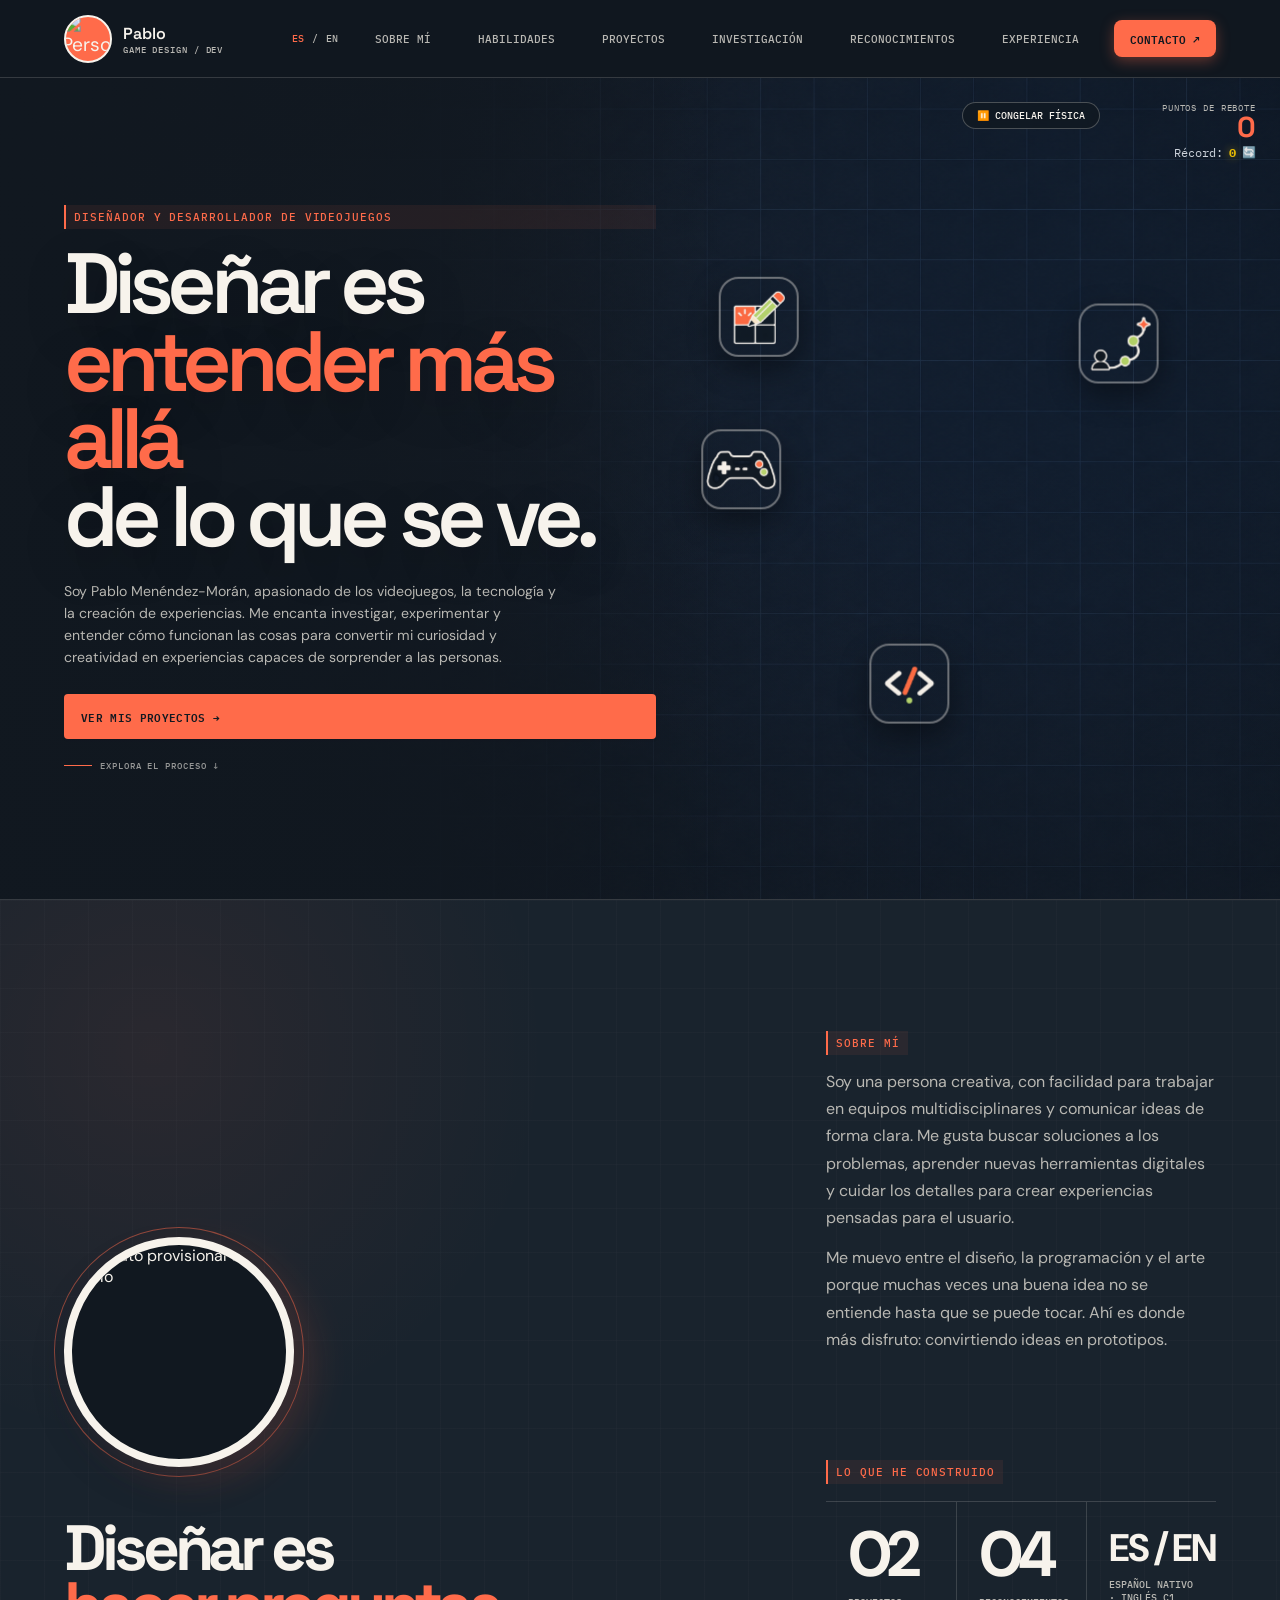
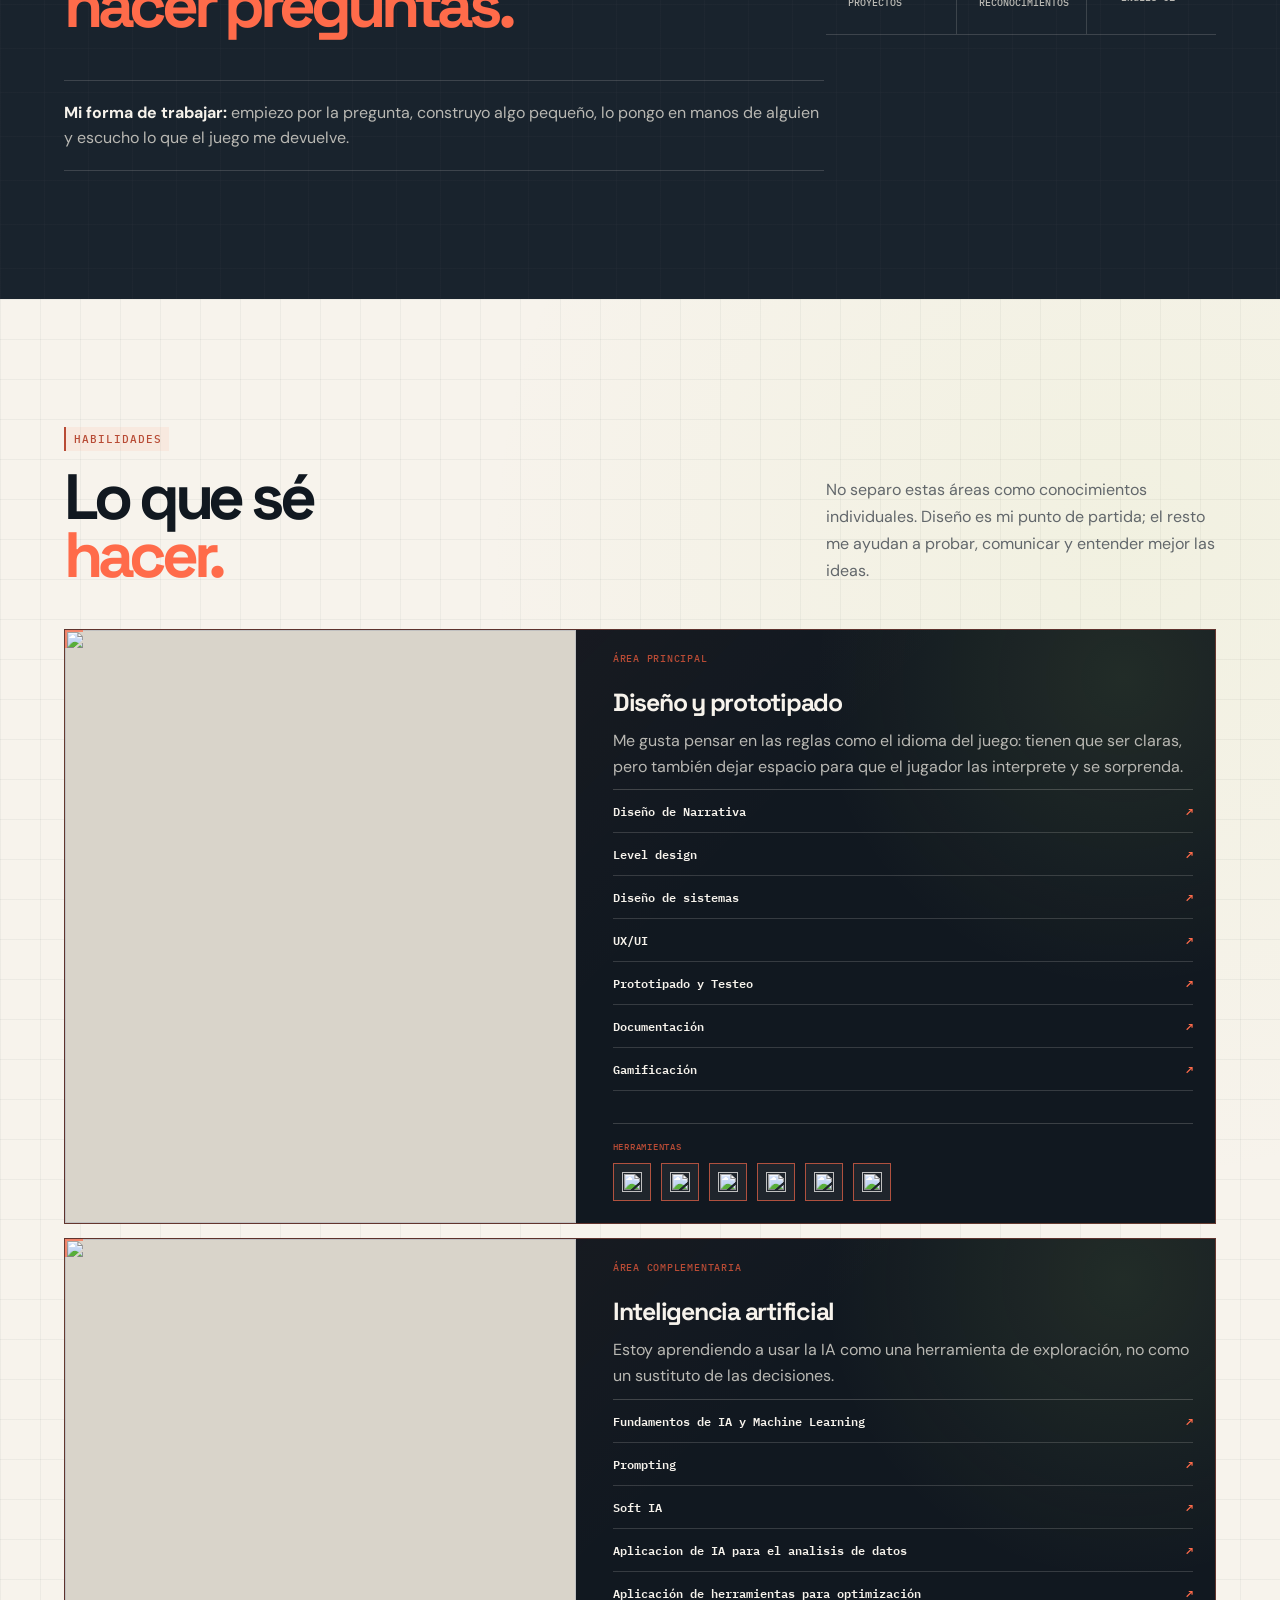
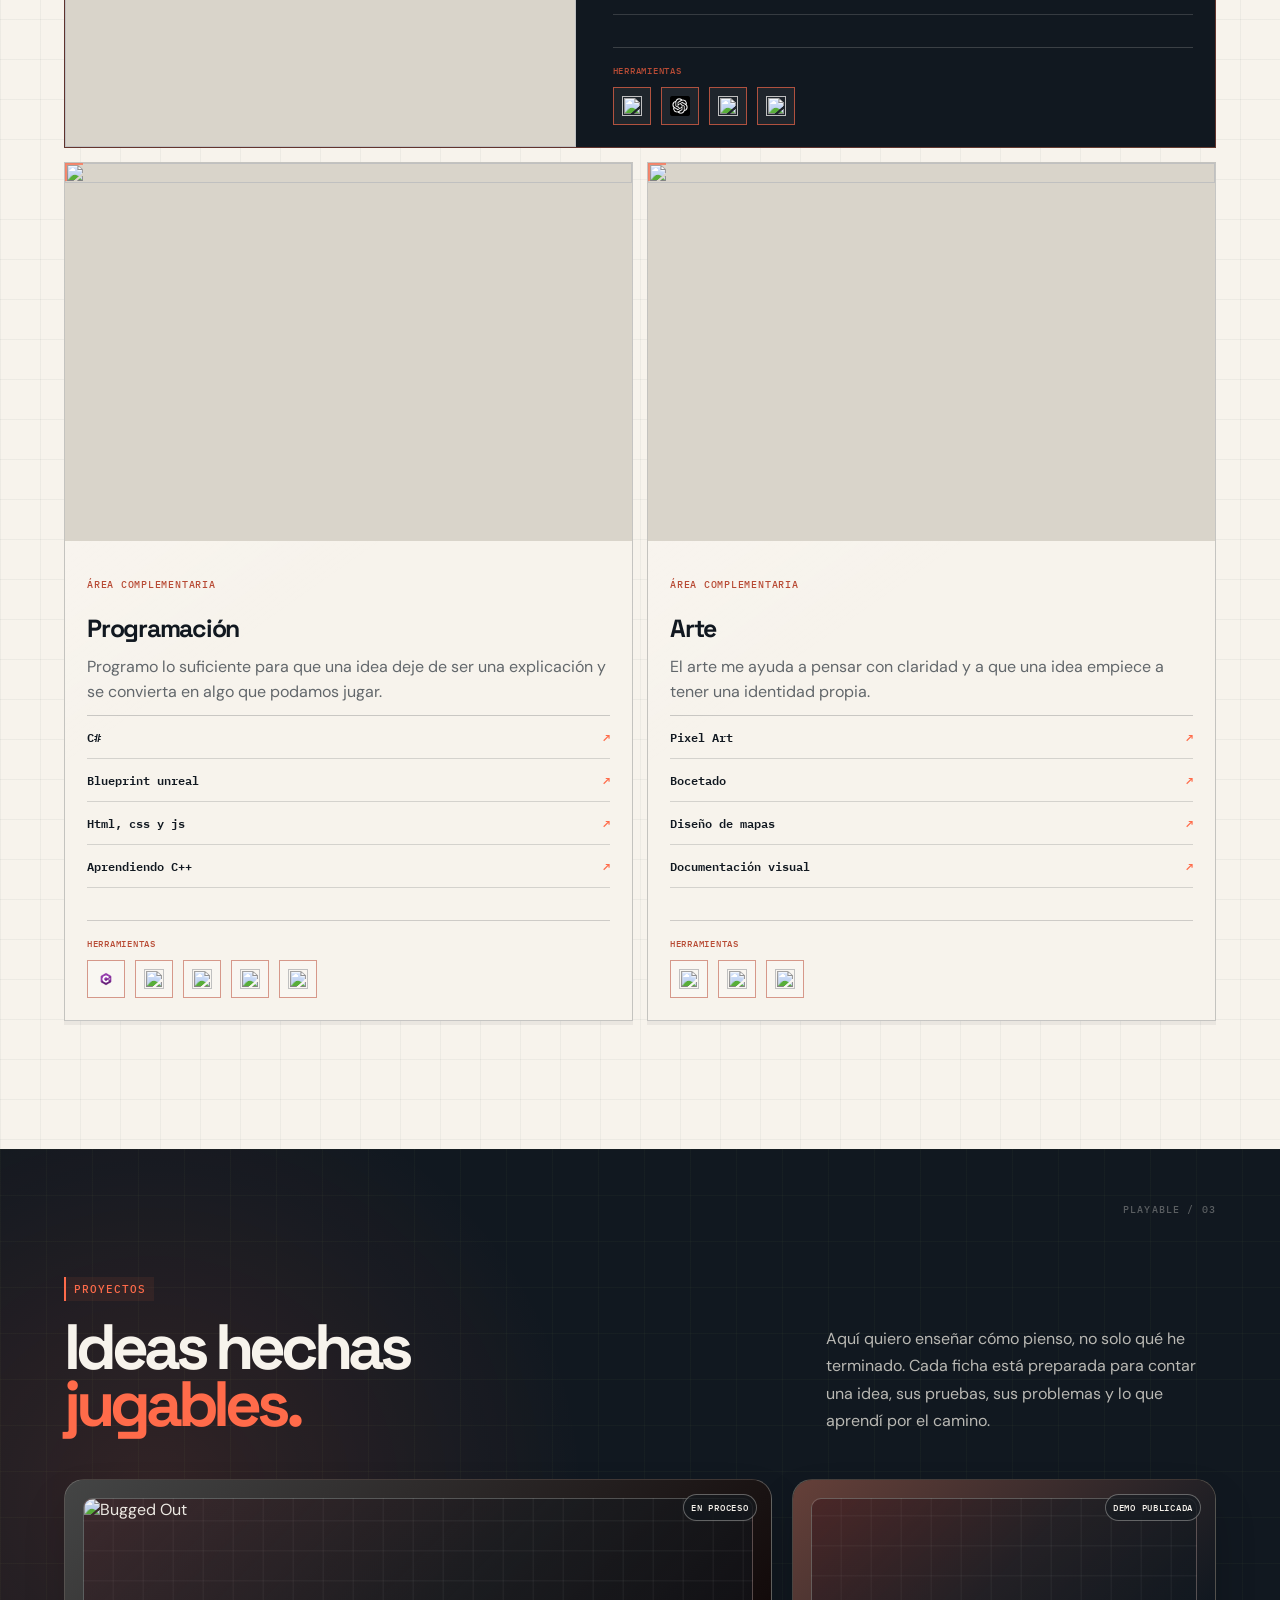
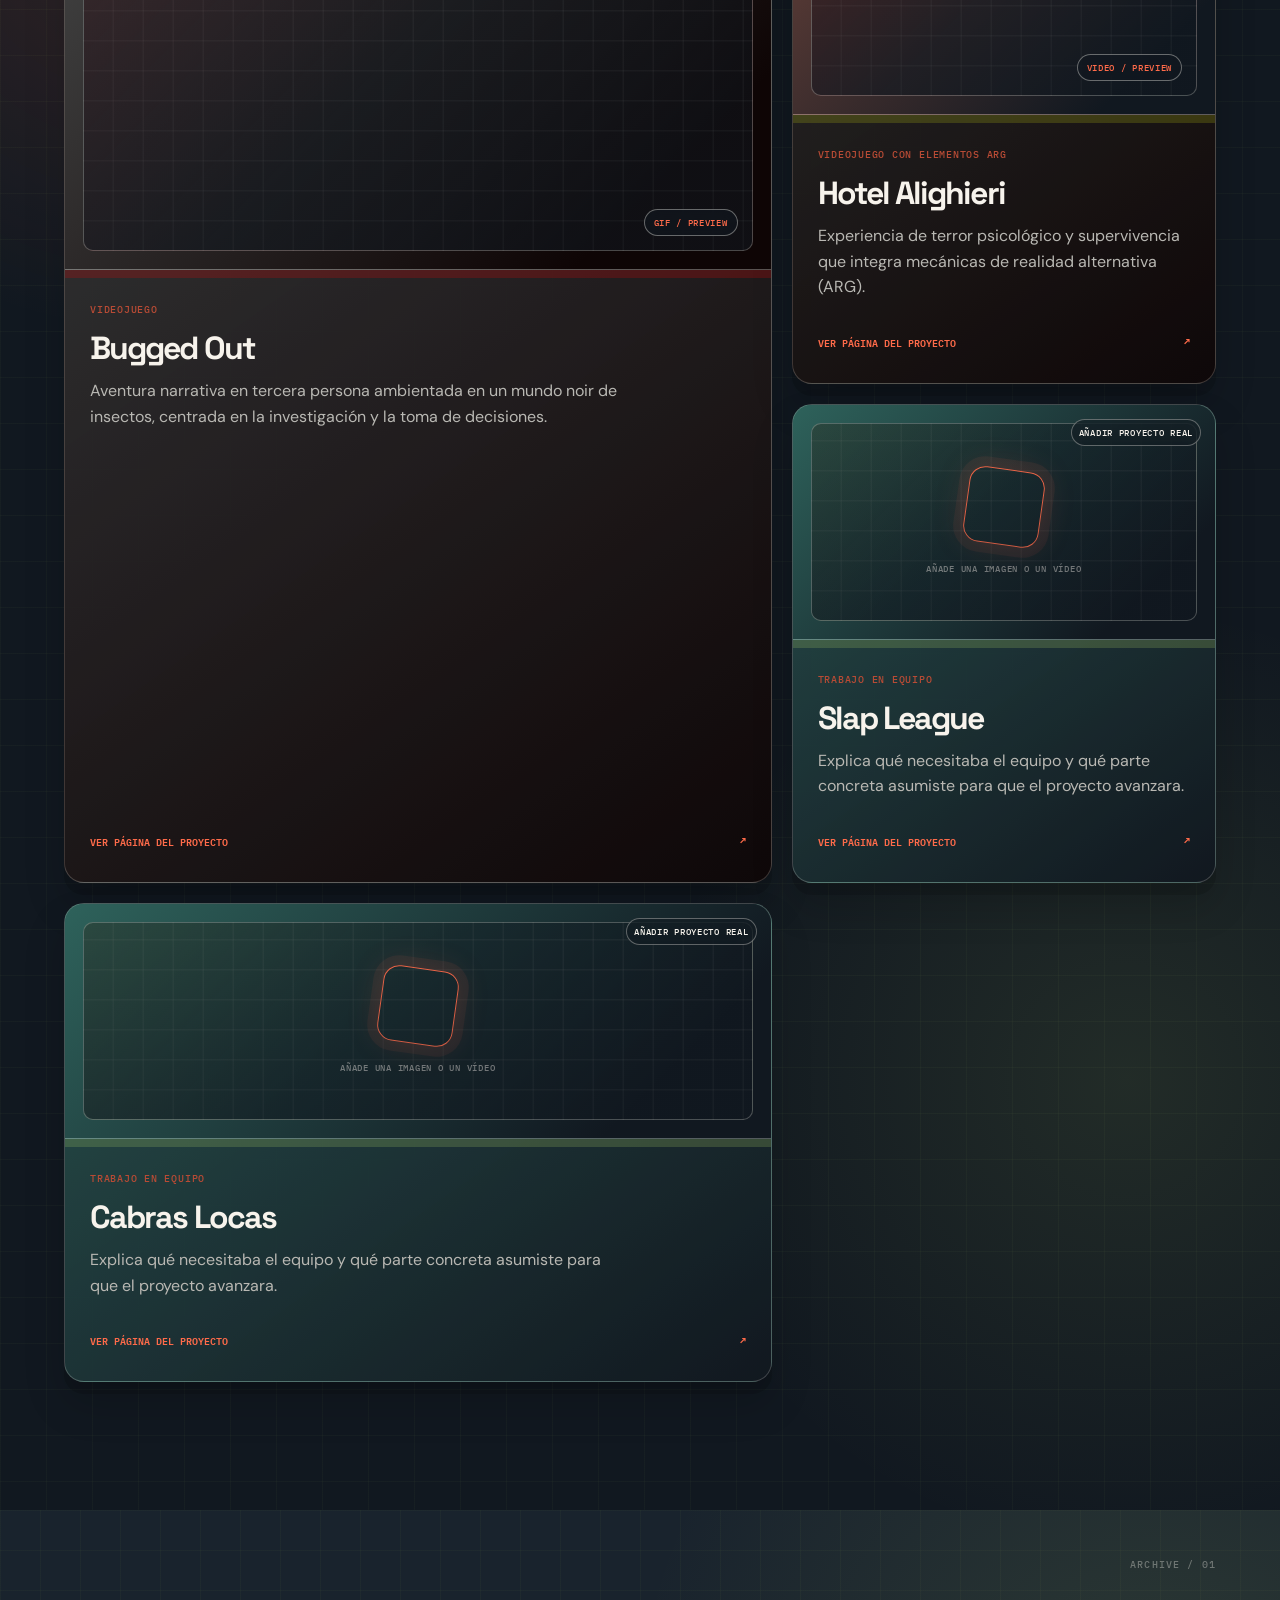
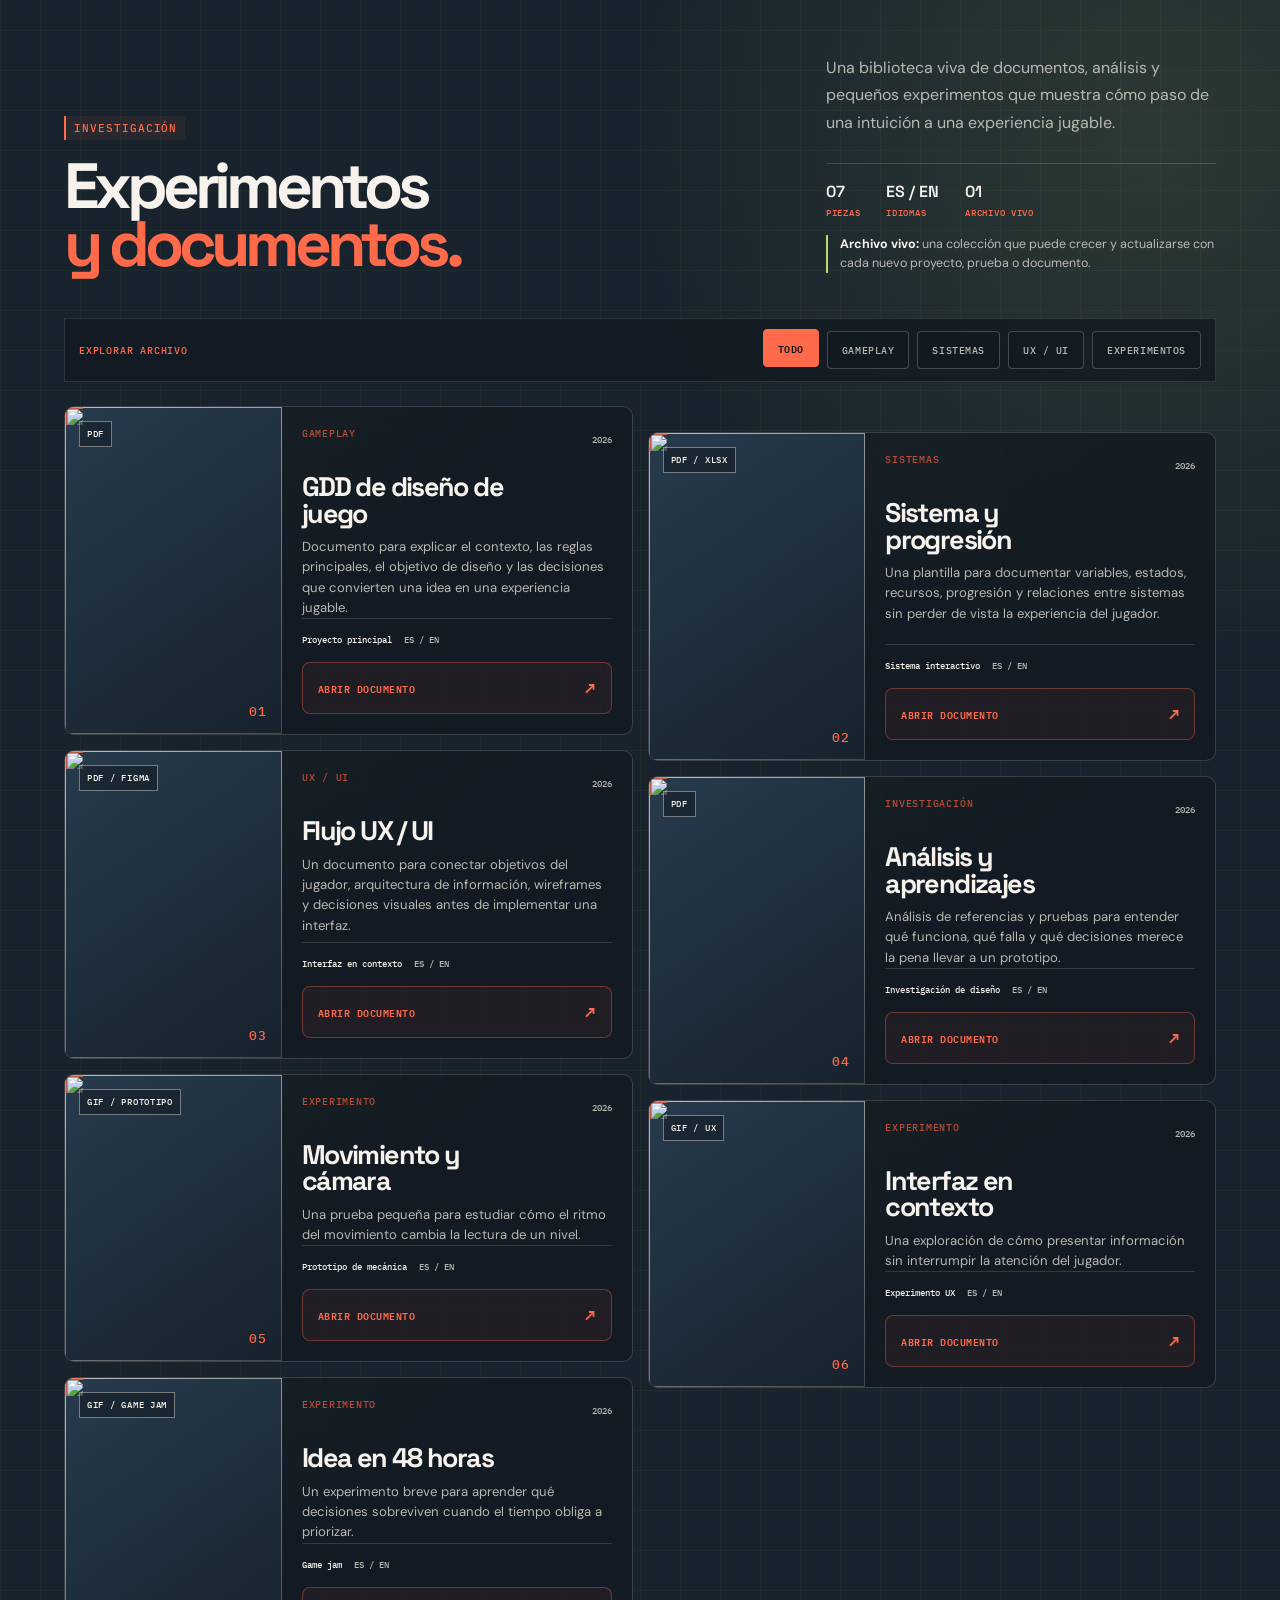
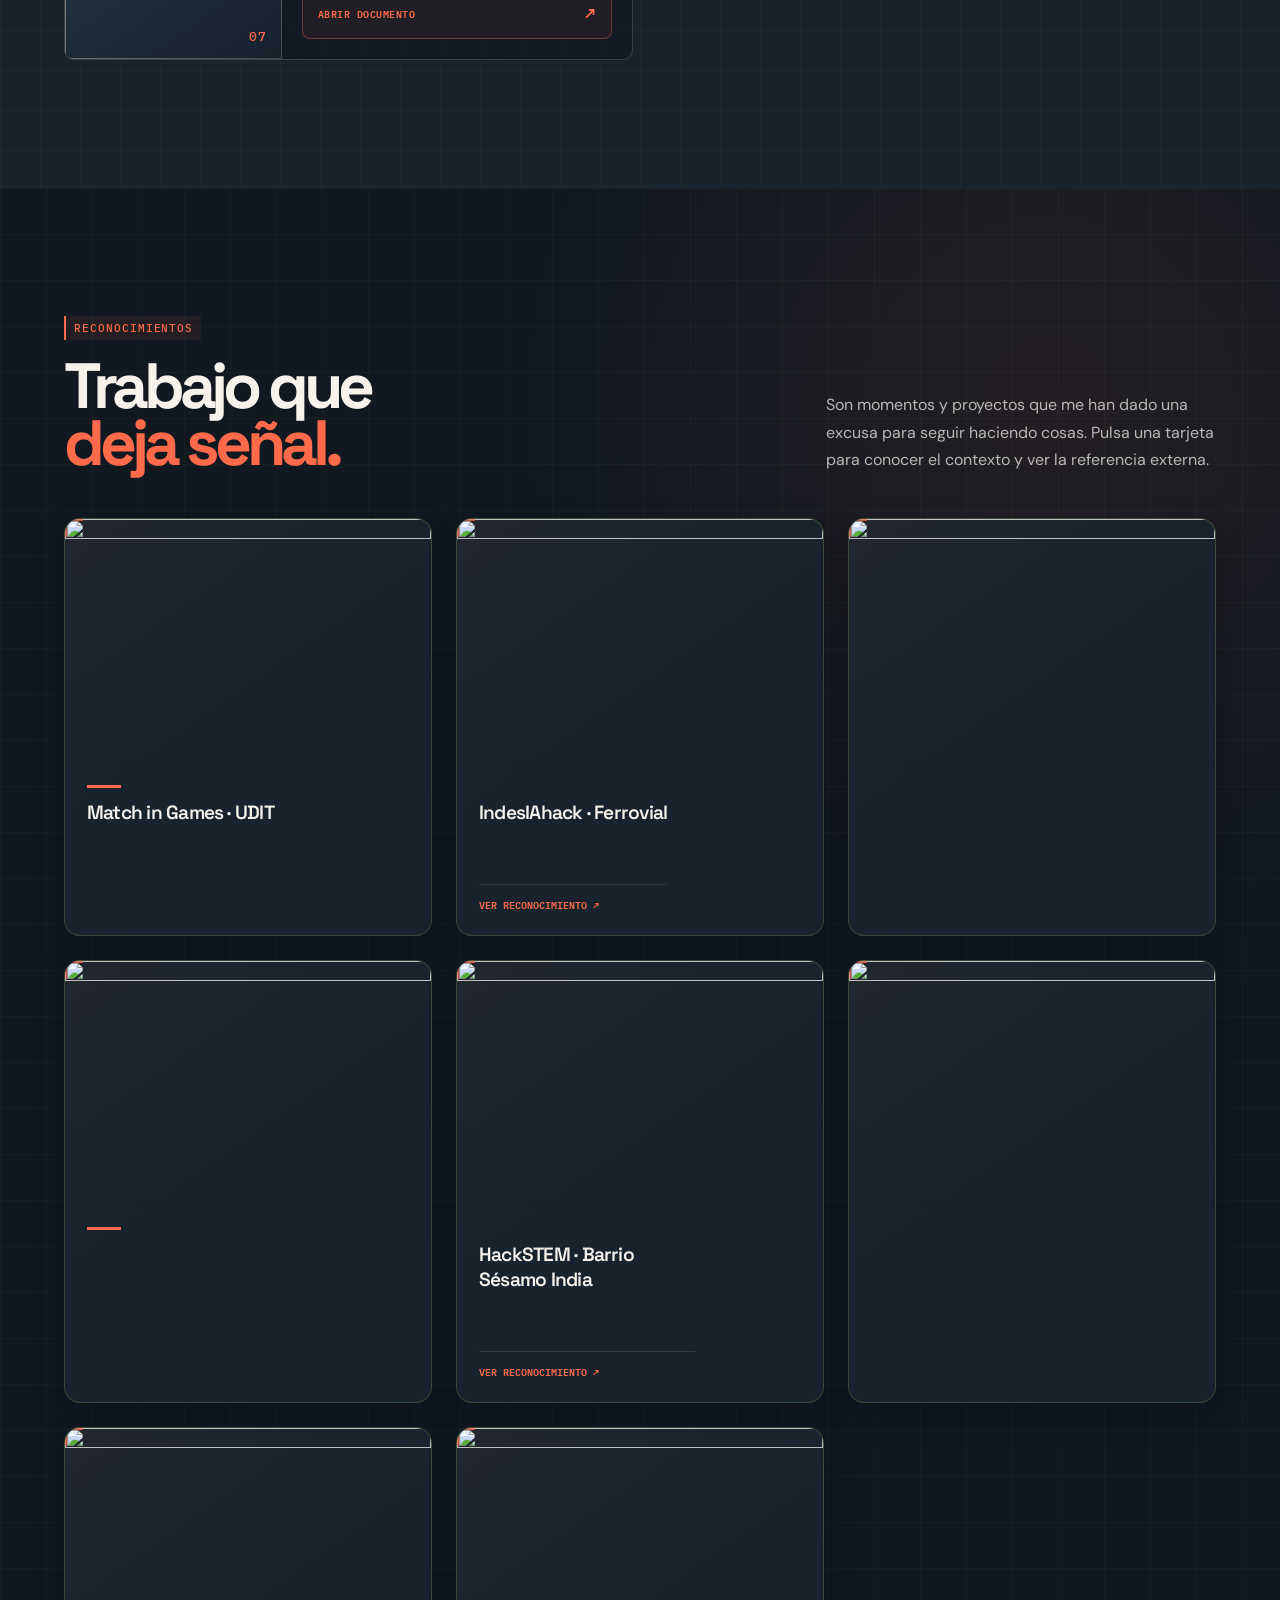
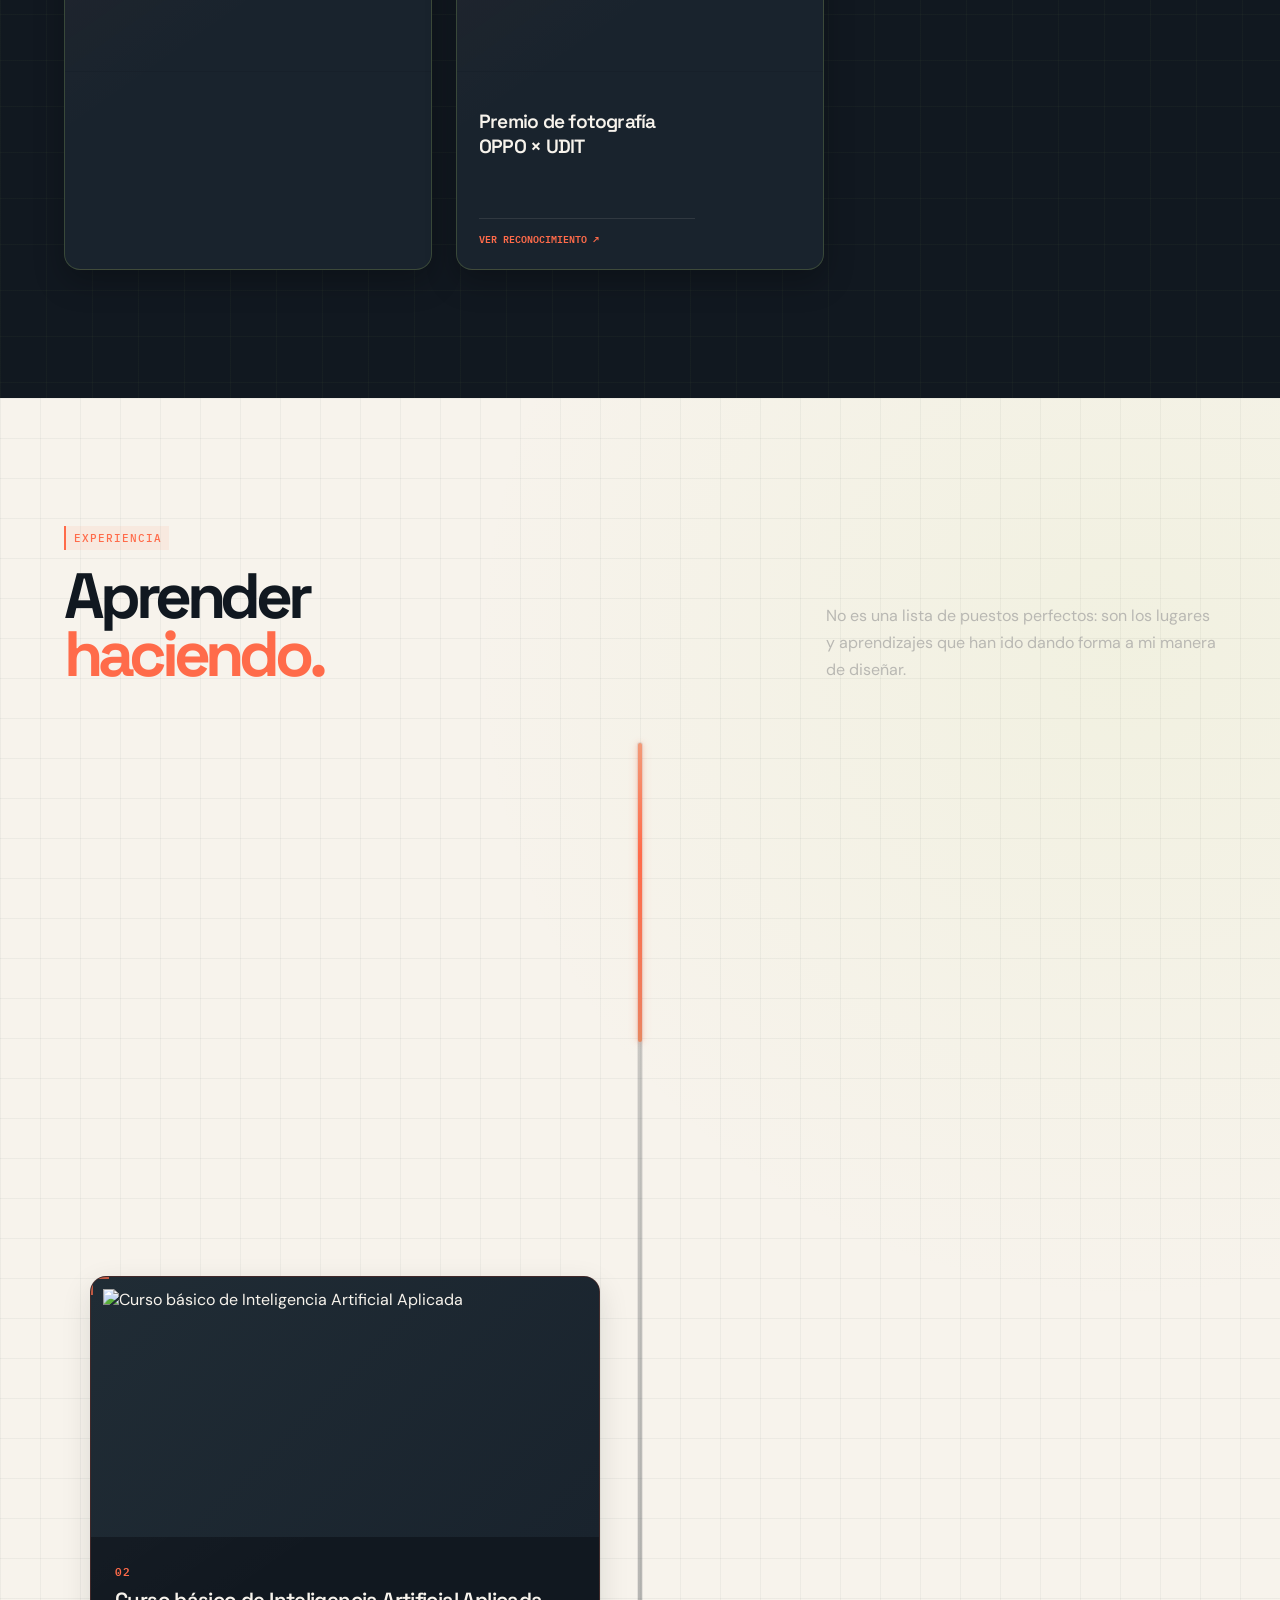
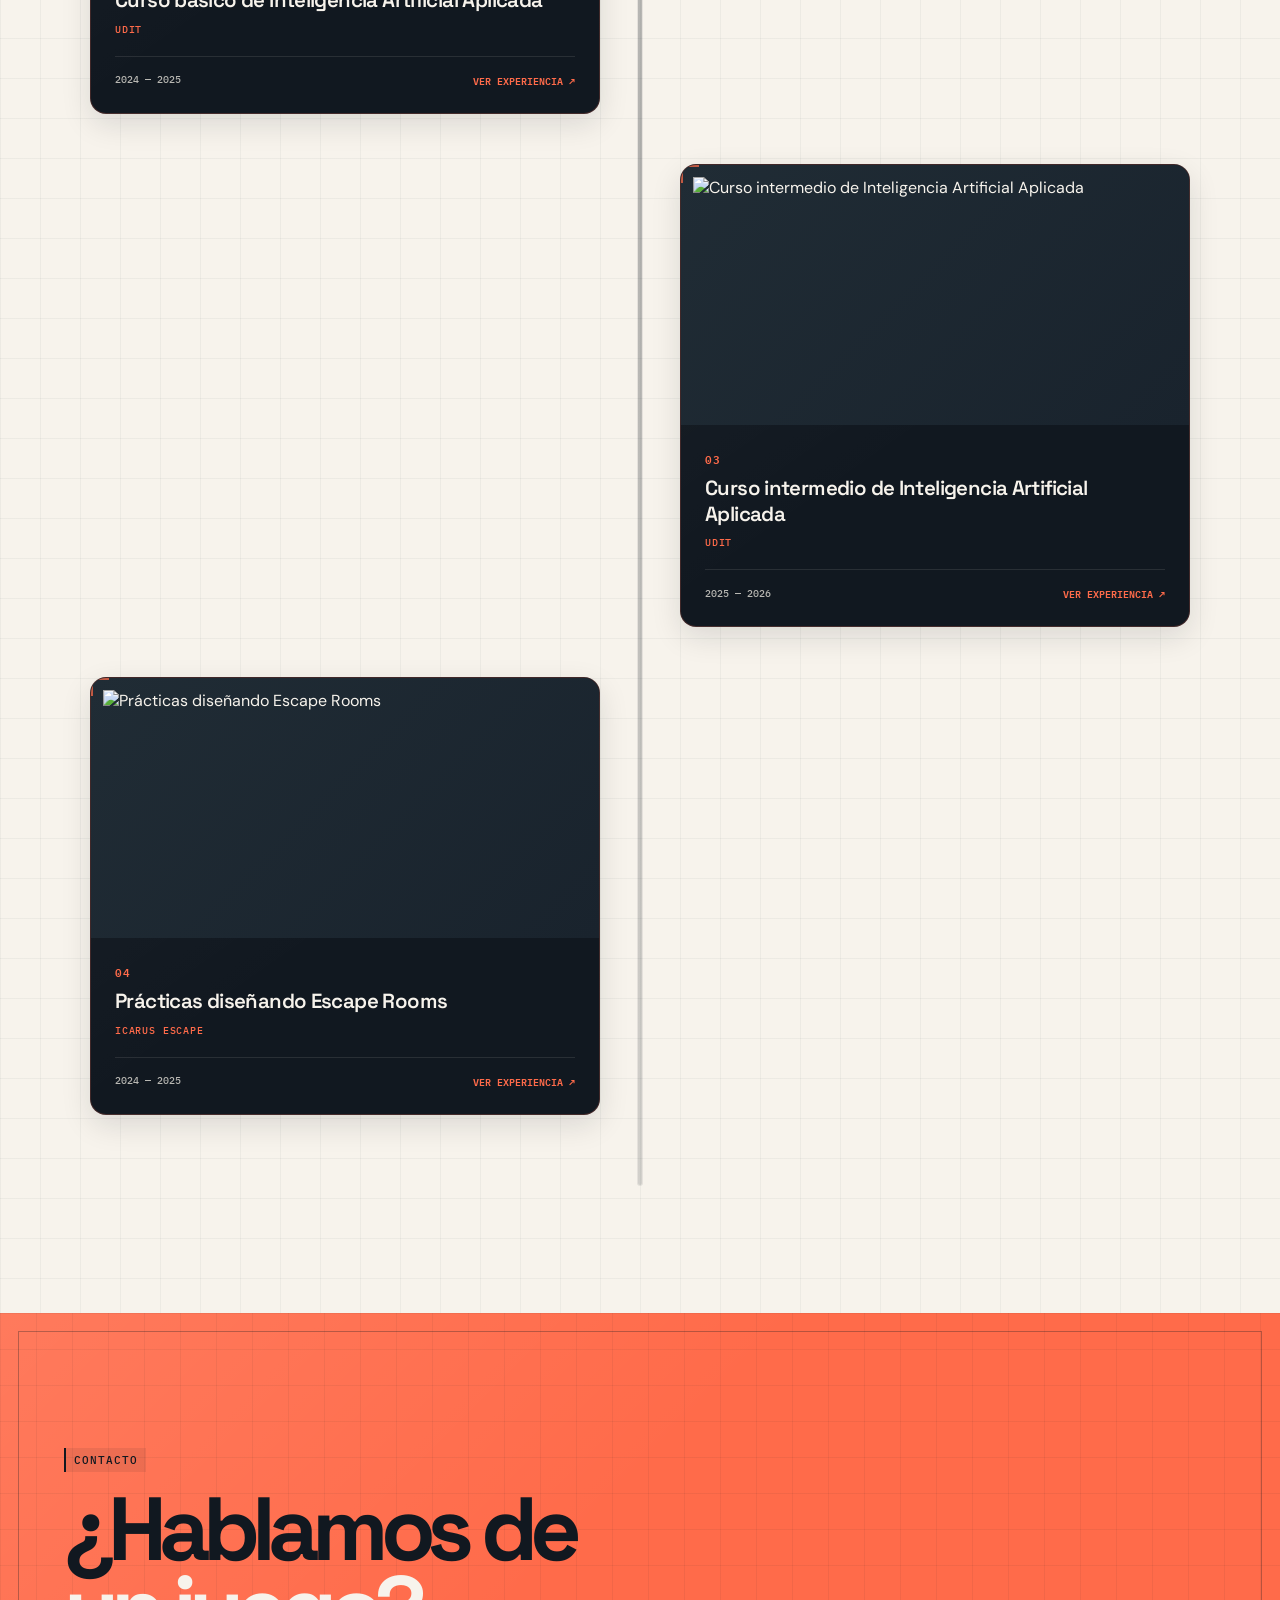
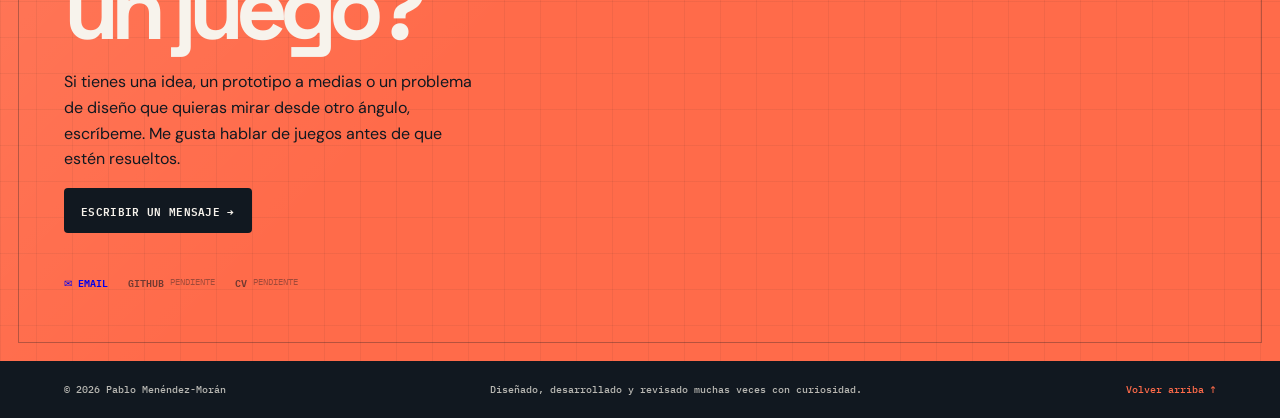
==== commit 2be7d799: "Arreglos de visualización Arreglos a algunos iconos y compresion de la portada." ====
--- a/index.html
+++ b/index.html
@@ -1,11 +1,8 @@
 <!doctype html>
-<!--
-  Esta es la página principal del portfolio. Mantengo aquí la estructura
-  semántica y dejo el contenido repetitivo para script.js.
--->
+
 <html lang="es">
   <head>
-    <!-- Metadatos del sitio y conexión con la hoja de estilos. -->
+
     <meta charset="UTF-8" />
     <meta name="viewport" content="width=device-width, initial-scale=1.0" />
     <meta
@@ -13,15 +10,16 @@
       content="Portfolio de Pablo Menéndez-Morán, diseñador y desarrollador de videojuegos."
     />
     <title>Pablo · Game Design / Dev</title>
-    <!-- Favicon: reemplaza "data:," por la ruta del icono que elijas. -->
+
     <link rel="icon" href="data:," />
     <link rel="stylesheet" href="styles.css" />
   </head>
   <body>
-    <div class="site-shell">
+      <!-- ESTRUCTURA GLOBAL: indicador de lectura y contenedor del sitio. -->
+    <div class="site-shell" id="top">
       <div class="scroll-progress" aria-hidden="true"></div>
 
-      <!-- Cabecera compartida con marca, selección de idioma y navegación. -->
+      <!-- CABECERA: marca, selector de idioma y navegación adaptable. -->
       <header class="topbar">
         <a class="brand" href="#top" aria-label="Ir al inicio">
           <span class="brand-character-mask">
@@ -66,23 +64,22 @@
         </nav>
       </header>
 
-      <main id="top">
-        <!-- Portada: presentación, propuesta profesional y acceso a proyectos. -->
+      <main>
+
+        <!-- PORTADA: interacción física, presentación y llamada a proyectos. -->
         <section class="hero-section">
           <div class="floating-physics-container" id="floating-physics-container">
-            <!-- Botón sutil de congelar / accesibilidad -->
+
             <button type="button" class="physics-freeze-btn" id="physics-freeze-btn" aria-label="Pausar movimiento de recuadros">
               ⏸️ Congelar física
             </button>
-            <!-- Botón de juego móvil (arriba a la derecha) -->
+
             <button type="button" class="arcade-mode-btn" id="arcade-toggle-btn">
               🕹️ Jugar con físicas
             </button>
 
-            <!-- Botón para cerrar el modo juego -->
             <button type="button" class="arcade-close-btn" id="arcade-close-btn" hidden>✕ Salir</button>
 
-            <!-- Contador flotante de combos/puntos de física -->
             <div class="physics-score-counter" id="physics-score-counter">
               <span class="score-label">Puntos de Rebote</span>
               <span class="score-value" id="score-display">0</span>
@@ -120,7 +117,7 @@
 
         </section>
 
-        <!-- Perfil: presentación personal, estadísticas y método de trabajo. -->
+        <!-- PERFIL: biografía, estadísticas y método de trabajo. -->
         <section class="section about-section" id="about">
           <div class="section-heading">
             <div>
@@ -166,7 +163,7 @@
           </div>
         </section>
 
-        <!-- Habilidades: categorías y herramientas generadas desde JavaScript. -->
+        <!-- HABILIDADES: el contenido de tarjetas se genera desde script.js. -->
         <section class="section skills-section" id="skills">
           <div class="section-heading">
             <div>
@@ -183,7 +180,7 @@
           <div class="skills-list" id="skills-list"></div>
         </section>
 
-        <!-- Proyectos: tarjetas y fichas de estudio generadas desde los datos. -->
+        <!-- PROYECTOS: tarjetas enlazadas a fichas individuales. -->
         <section class="section projects-section" id="projects">
           <div class="section-heading">
             <div>
@@ -199,7 +196,7 @@
           <div class="projects-list" id="projects-list"></div>
         </section>
 
-        <!-- Investigación: biblioteca de documentos con filtros por categoría. -->
+        <!-- INVESTIGACIÓN: documentos, filtros y contador del archivo. -->
         <section
           class="section documents-section archive-section"
           id="documents"
@@ -275,7 +272,7 @@
           <div class="documents-grid" id="documents-grid"></div>
         </section>
 
-        <!-- Reconocimientos: tarjetas y referencias externas generadas por JavaScript. -->
+        <!-- RECONOCIMIENTOS: tarjetas dinámicas y detalle modal. -->
         <section class="section awards-section" id="awards">
           <div class="section-heading">
             <div>
@@ -291,7 +288,7 @@
           <div class="awards-grid" id="awards-grid"></div>
         </section>
 
-        <!-- Experiencia: formación y trayectoria presentadas como recorrido. -->
+        <!-- EXPERIENCIA: recorrido cronológico renderizado por JavaScript. -->
         <section class="section experience-section" id="experience">
           <div class="section-heading">
             <div>
@@ -307,7 +304,7 @@
           <div class="experience-list" id="experience-list"></div>
         </section>
 
-        <!-- Contacto: correo y enlaces profesionales. -->
+        <!-- CONTACTO: correo y enlaces profesionales. -->
         <section class="contact-section" id="contact">
           <div class="contact-inner">
             <p class="eyebrow">Contacto</p>
@@ -332,7 +329,7 @@
         </section>
       </main>
 
-      <!-- Pie de página y enlace para regresar al inicio. -->
+      <!-- PIE DE PÁGINA: créditos y retorno al inicio. -->
       <footer class="footer">
         <span>© 2026 Pablo Menéndez-Morán</span
         ><span
@@ -340,7 +337,7 @@
         ><a href="#top">Volver arriba ↑</a>
       </footer>
 
-      <!-- Ventana modal reutilizable para el contenido interactivo. -->
+      <!-- MODAL COMPARTIDO: contenedor de diálogos interactivos. -->
       <div class="modal-backdrop" id="modal-backdrop" hidden>
         <section
           class="portfolio-modal"
@@ -361,7 +358,7 @@
       </div>
     </div>
 
-    <!-- Lógica de renderizado, idioma, navegación, filtros y ventanas modales. -->
-      <script src="script.js"></script>
+      <!-- Comportamiento común: renderizado, idioma y controles. -->
+    <script src="script.js"></script>
   </body>
 </html>
--- a/styles.css
+++ b/styles.css
@@ -1,13 +1,8 @@
-/* ==========================================================================
-   1. BASE, TIPOGRAFÍA Y CABECERA
-   ==========================================================================
-   En este archivo concentro toda la identidad visual del portfolio.
-   Organizo las reglas por componentes y dejo las reglas responsive junto a
-   los componentes que modifican para que sea más fácil mantenerlas.
-   ========================================================================== */
-/* Fuentes tipográficas que definen la jerarquía editorial del sitio. */
+
+
+/* 01. BASE: fuentes, tokens de color y normalización global. */
 @import url(https://fonts.googleapis.com/css2?family=DM+Sans:wght@400;500;600;700&family=IBM+Plex+Mono:wght@400;500;600&family=Space+Grotesk:wght@500;600;700&display=swap);
-/* Paleta, tipografías y tokens compartidos para mantener coherencia visual. */
+
 :root {
   font-family: "DM Sans", sans-serif;
   color: #f7f3ec;
@@ -24,7 +19,7 @@
   --display: "Space Grotesk", sans-serif;
   --mono: "IBM Plex Mono", monospace;
 }
-/* Normalización del modelo de caja y comportamiento base de controles. */
+
 * {
   box-sizing: border-box;
 }
@@ -49,7 +44,8 @@
 .site-shell {
   overflow: hidden;
 }
-/* Cabecera fija, marca, navegación y adaptación del menú móvil. */
+
+/* 02. CABECERA: marca, navegación y selector de idioma. */
 .brand,
 .topbar {
   display: flex;
@@ -129,7 +125,8 @@
   border: 0;
   padding: 7px;
 }
-/* Portada: composición, imagen de fondo, titular y llamada a proyectos. */
+
+/* 03. PORTADA: composición, titular, fondo y llamada a la acción. */
 .hero-section {
   display: grid;
   grid-template-columns: 0.9fr 1.1fr;
@@ -210,7 +207,7 @@
     linear-gradient(90deg, var(--ink) -3%, transparent 38%),
     linear-gradient(0deg, rgba(17, 24, 32, 0.5), transparent 50%);
 }
-/* Espaciado y jerarquía tipográfica común a las secciones principales. */
+
 .section {
   padding: clamp(76px, 10vw, 140px) 5vw;
 }
@@ -233,7 +230,8 @@
   line-height: 1.7;
   margin: 0;
 }
-/* Presentación personal, retrato y panel de estadísticas. */
+
+/* 04. PERFIL: biografía, retrato y estadísticas. */
 .about-section {
   background: var(--soft);
 }
@@ -257,7 +255,8 @@
   margin: 0;
   line-height: 1.6;
 }
-/* Tarjetas de habilidades, subhabilidades e iconos de herramientas. */
+
+/* 05. HABILIDADES: categorías, tarjetas e iconos de herramientas. */
 .skills-section {
   background: var(--paper);
   color: var(--ink);
@@ -305,7 +304,8 @@
   color: #b84b35 !important;
   margin: 0 0 12px !important;
 }
-/* Portafolio de proyectos, estados, medios y enlaces a casos de estudio. */
+
+/* 06. PROYECTOS: tarjetas, medios, estados y enlaces. */
 .projects-section {
   background: var(--ink);
 }
@@ -392,9 +392,8 @@
   font: 600 0.64rem var(--mono);
   text-transform: uppercase;
 }
-/* Formación y experiencia en formato cronológico y adaptable. */
-
-/* Llamada de contacto, enlaces profesionales y cierre visual. */
+
+/* 07. CONTACTO: llamada final y enlaces profesionales. */
 .contact-section {
   background: var(--coral);
   color: var(--ink);
@@ -452,7 +451,8 @@
   font-weight: 400;
   opacity: 0.65;
 }
-/* Pie compartido con crédito y navegación de retorno. */
+
+/* 08. PIE DE PÁGINA: créditos y navegación de retorno. */
 .footer {
   padding: 22px 5vw;
   display: flex;
@@ -465,7 +465,8 @@
   color: var(--coral);
   gap: 5px;
 }
-/* Ventana modal reutilizable para habilidades, documentos y premios. */
+
+/* 09. MODALES: fondo, ventana, contenido y controles. */
 .modal-backdrop[hidden] {
   display: none !important;
 }
@@ -565,7 +566,7 @@
     align-self: flex-start;
   }
 }
-/* Preferencias de accesibilidad: limita animación y movimiento. */
+
 @media (prefers-reduced-motion: reduce) {
   *,
   :after,
@@ -584,7 +585,7 @@
 .skill-card:hover {
   border-color: var(--coral);
 }
-/* Vitrina de reconocimientos y sus estados interactivos. */
+
 .awards-grid {
   display: grid;
   grid-template-columns: repeat(3, 1fr);
@@ -928,7 +929,6 @@
     padding: 8px;
   }
 }
-
 
 .award-card-copy {
   position: relative;
@@ -1084,7 +1084,8 @@
 .tool-icon:hover img {
   transform: scale(1.08);
 }
-/* Indicador fijo del progreso de lectura de la página. */
+
+/* 10. UTILIDADES GLOBALES: progreso de lectura y lenguaje. */
 .scroll-progress {
   position: fixed;
   top: 0;
@@ -1223,7 +1224,8 @@
   color: inherit;
   text-decoration: none;
 }
-/* Plantilla visual para las fichas de proyecto en página independiente. */
+
+/* 11. FICHA DE PROYECTO: plantilla, portada, galería y contenido. */
 .project-page {
   min-height: calc(100vh - 78px);
   background: var(--paper);
@@ -1361,10 +1363,7 @@
     margin: -25px -25px 25px;
   }
 }
-@media (max-width: 520px) {
-}
-@media (max-width: 800px) {
-}
+
 .portfolio-modal .modal-close {
   z-index: 2;
   display: grid;
@@ -1391,12 +1390,7 @@
 .projects-section .project-card:hover .project-content h3 {
   transform: translateX(4px);
 }
-@media (max-width: 800px) {
-}
-@media (max-width: 800px) {
-}
-@media (max-width: 800px) {
-}
+
 :root {
   --ease-smooth: cubic-bezier(0.22, 1, 0.36, 1);
   --motion-hover: 420ms;
@@ -1411,7 +1405,8 @@
 .skill-card.featured h3 {
   color: var(--paper);
 }
-/* Biblioteca de documentos, metadatos, filtros y tarjetas de archivo. */
+
+/* 12. DOCUMENTACIÓN: archivo, filtros y tarjetas. */
 .documents-section {
   position: relative;
   overflow: hidden;
@@ -1718,10 +1713,7 @@
   outline: 2px solid var(--lime);
   outline-offset: 4px;
 }
-@media (max-width: 800px) {
-}
-@media (prefers-reduced-motion: reduce) {
-}
+
 .projects-section {
   position: relative;
   isolation: isolate;
@@ -2550,7 +2542,8 @@
 .project-case::after {
   content: "";
   position: absolute;
-  inset: 12%0 auto auto;
+  /* Declaración inactiva: sintaxis inválida (12%0); no participa en el diseño. */
+  /* inset: 12%0 auto auto; */
   width: min(45vw, 620px);
   height: 520px;
   pointer-events: none;
@@ -2655,7 +2648,7 @@
   width: min(1180px, 100%);
   margin: 0 auto;
 }
-/* Portada del caso de estudio con rol, herramientas y contenido multimedia. */
+
 .project-study-hero {
   max-width: 1180px;
   margin-top: clamp(42px, 7vw, 90px);
@@ -3084,7 +3077,7 @@
     filter: none;
   }
 }
-/* Acceso flotante opcional al sitio externo de cada videojuego. */
+
 .project-floating-game-link {
   position: fixed;
   right: clamp(18px, 3vw, 42px);
@@ -3673,7 +3666,6 @@
   transform: translateZ(25px);
 }
 
-/* --- Contenedor general de la sección de reconocimientos --- */
 .awards-section {
   perspective: 1200px;
 }
@@ -3685,7 +3677,6 @@
   perspective: 1200px;
 }
 
-/* --- Estilo de carta 3D para Reconocimientos --- */
 .award-card {
   position: relative;
   border: 1px solid rgba(247, 243, 236, 0.15);
@@ -3697,8 +3688,7 @@
   flex-direction: column;
   cursor: pointer;
   overflow: hidden;
-  
-  /* Propiedades clave para el efecto 3D */
+
   transform-style: preserve-3d;
   will-change: transform;
   transform: perspective(1000px) rotateX(0deg) rotateY(0deg) scale3d(1, 1, 1);
@@ -3706,15 +3696,13 @@
   box-shadow: 0 12px 30px rgba(0, 0, 0, 0.25);
 }
 
-/* Efecto de brillo/luz dinámico opcional en hover */
 .award-card:hover {
   border-color: var(--coral);
-  box-shadow: 
+  box-shadow:
     0 25px 50px rgba(0, 0, 0, 0.4),
     0 0 25px rgba(255, 107, 74, 0.2);
 }
 
-/* Profundidad en los elementos internos de la tarjeta */
 .award-card img {
   width: 100%;
   aspect-ratio: 3/2;
@@ -3765,10 +3753,7 @@
   transform: translateZ(20px);
 }
 
-/* ==========================================================================
-   SECCIÓN DE EXPERIENCIA & TIMELINE INTERACTIVA
-   ========================================================================== */
-
+/* 13. EXPERIENCIA: línea de tiempo, tarjetas y adaptación móvil. */
 .experience-section {
   position: relative;
   isolation: isolate;
@@ -3781,7 +3766,6 @@
   color: var(--ink);
 }
 
-/* Contenedor principal de la timeline */
 .experience-list {
   --timeline-axis-x: 50%;
   --timeline-progress: 0%;
@@ -3791,7 +3775,6 @@
   padding: 20px 0;
 }
 
-/* Línea vertical central animada */
 .experience-list::before {
   content: "";
   position: absolute;
@@ -3837,7 +3820,6 @@
   z-index: 2;
 }
 
-/* Wrapper de cada elemento de la timeline */
 .experience-card-wrapper {
   position: relative;
   display: flex;
@@ -3846,7 +3828,7 @@
   width: 100%;
   opacity: 0;
   transform: translateY(30px);
-  transition: opacity 0.6s cubic-bezier(0.22, 1, 0.36, 1), 
+  transition: opacity 0.6s cubic-bezier(0.22, 1, 0.36, 1),
               transform 0.6s cubic-bezier(0.22, 1, 0.36, 1);
 }
 
@@ -3866,14 +3848,13 @@
   }
 }
 
-/* --- TARJETAS DE EXPERIENCIA (ESTILO CONTENIDO & SIN DESBORDAMIENTOS) --- */
 .experience-card {
   width: calc(50% - 40px);
   background: var(--ink);
   color: var(--paper);
   border-radius: 16px;
   border: 1px solid rgba(247, 243, 236, 0.12);
-  overflow: hidden; /* Garantiza que ningún elemento interno se salga de los bordes redondeados */
+  overflow: hidden;
   display: flex;
   flex-direction: column;
   text-align: left;
@@ -3892,7 +3873,6 @@
   outline: none;
 }
 
-/* Marco de imagen uniforme: conserva completos los diplomas y las fotografías. */
 .experience-card-image {
   display: grid;
   place-items: center;
@@ -3917,7 +3897,6 @@
   transform: scale(1.02);
 }
 
-/* Cuerpo de la tarjeta */
 .experience-card-body {
   padding: 24px;
   display: flex;
@@ -3940,7 +3919,7 @@
   line-height: 1.25;
   color: var(--paper);
   margin: 0 0 8px 0;
-  word-break: break-word; /* Evita que títulos largos rompan el diseño */
+  word-break: break-word;
 }
 
 .experience-card-org {
@@ -3951,7 +3930,6 @@
   margin-bottom: 20px;
 }
 
-/* Pie de tarjeta */
 .experience-card-footer {
   margin-top: auto;
   padding-top: 14px;
@@ -3978,7 +3956,6 @@
   color: var(--lime);
 }
 
-/* --- ADAPTABILIDAD RESPONSIVA (MÓVILES Y TABLETS) --- */
 @media (max-width: 800px) {
   .experience-list {
     --timeline-axis-x: 20px;
@@ -4011,8 +3988,6 @@
   }
 }
 
-
-/* --- Lenguaje visual videojuego: retículas suaves y paneles tipo HUD --- */
 :root {
   --game-grid-dark: rgba(184, 217, 107, 0.035);
   --game-grid-light: rgba(17, 24, 32, 0.045);
@@ -4086,7 +4061,6 @@
   background: rgba(17, 24, 32, 0.08);
 }
 
-/* Esquinas técnicas: pequeños indicadores de panel, sin tapar el contenido. */
 .document-card,
 .experience-card {
   position: relative;
@@ -4187,7 +4161,6 @@
   }
 }
 
-/* --- Tarjetas de reconocimientos: lectura cómoda en pantallas pequeñas --- */
 @media (max-width: 800px) {
   .awards-grid {
     grid-template-columns: repeat(2, minmax(0, 1fr));
@@ -4220,13 +4193,12 @@
   }
 }
 
-
-/* --- Estilos para los elementos flotantes interactivos de la portada --- */
+/* 14. MINIJUEGO: contenedor flotante y elementos físicos. */
 .floating-physics-container {
   position: absolute;
   inset: 0;
   z-index: 3;
-  pointer-events: none; /* Permite hacer clic en los elementos de debajo, los hijos activan sus eventos */
+  pointer-events: none;
   overflow: hidden;
 }
 
@@ -4267,8 +4239,7 @@
   }
 }
 
-
-/* --- Contenedor de la puntuación y récord original (arriba a la derecha) --- */
+/* 15. MINIJUEGO: puntuación, récord, efectos y accesibilidad. */
 .physics-score-counter {
   position: absolute;
   top: 24px;
@@ -4277,7 +4248,7 @@
   display: flex;
   flex-direction: column;
   align-items: flex-end;
-  pointer-events: none; /* Bloquea clics en el contenedor global, pero se habilita en el récord mediante JS */
+  pointer-events: none;
   font-family: var(--mono);
   user-select: none;
 }
@@ -4303,7 +4274,6 @@
   color: var(--lime);
 }
 
-/* --- Cartel de nuevo récord con efectos Arcade Retro avanzados --- */
 .physics-center-banner {
   position: absolute;
   top: 50%;
@@ -4322,7 +4292,6 @@
   animation: arcadeBannerPop 1.6s steps(12, end) forwards, arcadeShake 0.2s ease-in-out infinite;
 }
 
-/* Efecto de líneas de escaneo estilo pantalla CRT antigua */
 .physics-center-banner::before {
   content: "";
   position: absolute;
@@ -4340,7 +4309,7 @@
   margin: 0;
   font-size: clamp(1.4rem, 2.5vw, 2.2rem);
   color: #ffcc00;
-  text-shadow: 2px 2px 0px #b84b35, -2px -2px 0px #357db8; /* Efecto cromático arcade */
+  text-shadow: 2px 2px 0px #b84b35, -2px -2px 0px #357db8;
   letter-spacing: 0.08em;
   text-transform: uppercase;
   animation: arcadeColorCycle 0.8s steps(4, end) infinite;
@@ -4357,7 +4326,6 @@
   text-shadow: 1px 1px 0px #000;
 }
 
-/* Animación de entrada y salida */
 @keyframes arcadeBannerPop {
   0% {
     opacity: 0;
@@ -4380,7 +4348,6 @@
   }
 }
 
-/* Pequeño temblequeo de vibración arcade */
 @keyframes arcadeShake {
   0% { transform: translate(-50%, -50%) translate(0, 0); }
   25% { transform: translate(-50%, -50%) translate(-1px, 1px); }
@@ -4389,7 +4356,6 @@
   100% { transform: translate(-50%, -50%) translate(0, 0); }
 }
 
-/* Ciclo de parpadeo de colores neón retro */
 @keyframes arcadeColorCycle {
   0% { color: #ffcc00; text-shadow: 2px 2px 0px #b84b35; }
   33% { color: #ff4b4b; text-shadow: 2px 2px 0px #ffcc00; }
@@ -4397,7 +4363,6 @@
   100% { color: #ffcc00; text-shadow: 2px 2px 0px #b84b35; }
 }
 
-/* Animación de texto flotante */
 .physics-popup-text {
   position: absolute;
   z-index: 20;
@@ -4418,7 +4383,6 @@
   }
 }
 
-/* --- Efecto de parpadeo y urgencia para el contador de puntos de rebote --- */
 @keyframes urgentBlink {
   0%, 100% {
     opacity: 1;
@@ -4439,8 +4403,6 @@
   color: var(--coral);
 }
 
-
-/* --- Efecto de tensión en los recuadros cuando se acaba el tiempo --- */
 @keyframes urgentBoxBlink {
   0%, 100% {
     border-color: var(--coral);
@@ -4458,7 +4420,6 @@
   animation: urgentBoxBlink 0.4s ease-in-out infinite;
 }
 
-/* --- Destello breve de impacto de la Estrella Arcade --- */
 .star-bonus-item {
   transition: transform 0.1s cubic-bezier(0.175, 0.885, 0.32, 1.275), filter 0.15s ease;
   transform-origin: center center;
@@ -4468,7 +4429,7 @@
   filter: drop-shadow(0 0 25px #ffff00) brightness(1.6);
   transform: scale(1.25);
 }
-/* --- Estilos específicos para la estrella bonus naranja --- */
+
 .star-bonus-item {
   position: absolute;
   width: 75px;
@@ -4484,19 +4445,17 @@
   cursor: grabbing;
 }
 
-/* --- Estilos para la estructura interna de la estrella y su transición de color/brillo --- */
 .star-inner {
   width: 100%;
   height: 100%;
   display: flex;
   align-items: center;
   justify-content: center;
-  /* Transición suave para que el cambio de tamaño y color se sienta fluido y elástico */
+
   transition: transform 0.2s cubic-bezier(0.175, 0.885, 0.32, 1.275), filter 0.25s ease;
   transform-origin: center center;
 }
 
-/* Intensificación progresiva de amarillo y resplandor al recibir golpes */
 .star-bonus-item.hit-level-1 .star-inner {
   filter: drop-shadow(0 0 12px #ffcc00) brightness(1.2) sepia(0.2) hue-rotate(-10deg);
 }
@@ -4547,10 +4506,6 @@
     box-shadow: 0 0 30px rgba(255, 107, 74, 0.8);
   }
 }
-
-/* ==========================================================================
-   MÓDULO MÓVIL: MODO ARCADE / MINIJUEGO DE FÍSICAS
-   ========================================================================== */
 
 .physics-item {
   position: absolute;
@@ -4611,7 +4566,6 @@
   line-height: 1;
 }
 
-/* Indicador de Multiplicador X2 en Amarillo */
 .physics-multiplier-badge {
   margin-top: 4px;
   font-size: 0.75rem;
@@ -4709,11 +4663,10 @@
   }
 }
 
-/* --- Botón de pausa original (arriba a la derecha, al lado del contador) --- */
 .physics-freeze-btn {
   position: absolute;
   top: 24px;
-  right: 180px; /* Ajusta este valor si deseas separarlo más o menos del contador de puntos */
+  right: 180px;
   z-index: 10;
   pointer-events: auto;
   background: rgba(17, 24, 32, 0.75);
@@ -4740,18 +4693,16 @@
   border-color: var(--paper);
 }
 
-/* Transición suave al pasar a columna estática */
 .physics-item.is-static-column {
   transition: transform 0.6s cubic-bezier(0.2, 0.8, 0.2, 1), filter 0.2s ease !important;
 }
 
 @media (max-width: 800px) {
   .physics-freeze-btn {
-    display: none !important; /* Oculto en móviles */
-  }
-}
-
-/* --- Hover contextual para tarjetas táctiles al pasar por el centro --- */
+    display: none !important;
+  }
+}
+
 @media (max-width: 800px) {
   .skill-card.is-scroll-active {
     border-color: var(--coral);
@@ -4864,7 +4815,6 @@
   }
 }
 
-/* Estilo base del récord dorado brillante */
 #high-score-display {
   color: #ffcc00;
   font-weight: bold;
@@ -4873,7 +4823,6 @@
   display: inline-block;
 }
 
-/* Animación de pulso continuo / bucle */
 @keyframes recordPulseLoop {
   0%, 100% { transform: scale(1); filter: brightness(1); text-shadow: 0 0 8px rgba(255, 204, 0, 0.6); }
   50% { transform: scale(1.15); filter: brightness(1.4); text-shadow: 0 0 16px rgba(255, 204, 0, 0.9); }
@@ -4883,7 +4832,6 @@
   animation: recordPulseLoop 1.5s ease-in-out infinite;
 }
 
-/* Parpadeo amarillo de tensión antes de desaparecer */
 @keyframes starYellowBlink {
   0%, 100% {
     opacity: 1;
@@ -4899,7 +4847,6 @@
   animation: starYellowBlink 0.25s ease-in-out infinite !important;
 }
 
-/* --- Estela de polvo de hada blanco brillante y centrada --- */
 .fairy-dust-particle {
   position: absolute;
   width: 9px;
@@ -4923,13 +4870,11 @@
   }
 }
 
-/* --- Halo resplandeciente de la sección durante el Multiplicador x2 --- */
 #floating-physics-container.is-multiplier-active {
   box-shadow: inset 0 0 35px rgba(255, 204, 0, 0.45), 0 0 25px rgba(255, 204, 0, 0.3) !important;
   transition: box-shadow 0.3s ease;
 }
 
-/* Parpadeo suave del borde en los últimos segundos del multiplicador */
 @keyframes borderYellowBlink {
   0%, 100% {
     box-shadow: inset 0 0 35px rgba(255, 204, 0, 0.5), 0 0 25px rgba(255, 204, 0, 0.35);
@@ -4943,7 +4888,6 @@
   animation: borderYellowBlink 0.4s ease-in-out infinite !important;
 }
 
-/* --- Efecto Shake para la pantalla completa --- */
 @keyframes containerScreenShake {
   0% { transform: translate(0, 0); }
   20% { transform: translate(calc(var(--shake-x, 4px) * -1), var(--shake-y, 3px)); }
@@ -4955,4 +4899,143 @@
 
 #floating-physics-container.is-shaking {
   animation: containerScreenShake 0.18s ease-out !important;
-}+}
+
+/* MODAL: contiene el desplazamiento dentro de la ventana, también en móvil. */
+.modal-backdrop {
+  overscroll-behavior: none;
+}
+
+.portfolio-modal {
+  max-height: min(90vh, 90svh);
+  overscroll-behavior: contain;
+  -webkit-overflow-scrolling: touch;
+}
+
+/* PORTADA: ocupa el espacio visible que queda bajo la cabecera fija. */
+.hero-section {
+  height: calc(100vh - 78px);
+  height: calc(100svh - 78px);
+  min-height: 0;
+}
+
+.hero-copy {
+  height: 100%;
+  min-height: 0;
+  padding-top: clamp(20px, 6svh, 70px);
+  padding-bottom: clamp(20px, 6svh, 70px);
+}
+
+.hero-copy h1 {
+  font-size: clamp(2.2rem, min(7.2vw, 9.5svh), 6rem);
+  margin-bottom: clamp(10px, 2.8svh, 26px);
+}
+
+.hero-copy .eyebrow {
+  margin-bottom: clamp(8px, 1.8svh, 18px);
+}
+
+.hero-lede {
+  font-size: clamp(0.88rem, min(1.1vw, 1.8svh), 1.03rem);
+  line-height: 1.55;
+  margin-bottom: clamp(12px, 2.8svh, 26px);
+}
+
+.hero-scroll-cue {
+  margin-top: clamp(12px, 2.3svh, 22px);
+}
+
+@media (max-width: 800px) {
+  .hero-section {
+    height: calc(100vh - 68px);
+    height: calc(100svh - 68px);
+    min-height: 0;
+  }
+
+  .hero-copy {
+    flex: 1 1 auto;
+    width: 100%;
+    height: 100%;
+    min-height: 0;
+    padding: clamp(66px, 11svh, 82px) 6vw clamp(18px, 4svh, 32px);
+  }
+
+  .hero-copy h1 {
+    font-size: clamp(2rem, min(8.2vw, 8.5svh), 4.4rem);
+  }
+
+  .hero-lede {
+    max-width: 42ch;
+    font-size: clamp(0.88rem, 2.2svh, 1rem);
+  }
+}
+
+/* En ventanas muy bajas se reduce la tipografía y se prioriza el contenido. */
+@media (max-width: 800px) and (max-height: 500px) {
+  .hero-copy {
+    padding-top: 62px;
+    padding-bottom: 12px;
+  }
+
+  .hero-copy h1 {
+    font-size: clamp(1.75rem, 7.5vw, 2.5rem);
+    margin-bottom: 10px;
+  }
+
+  .hero-copy .eyebrow {
+    margin-bottom: 8px;
+  }
+
+  .hero-lede {
+    font-size: 0.84rem;
+    line-height: 1.4;
+    margin-bottom: 10px;
+  }
+
+  .hero-scroll-cue {
+    display: none;
+  }
+}
+
+/* HERRAMIENTAS: fuerza el fondo naranja también en las tarjetas destacadas. */
+.skill-card.featured .tool-icon:focus-visible,
+.skill-card.featured .tool-icon:hover {
+  border-color: var(--coral);
+  color: var(--ink);
+  background: var(--coral);
+}
+
+/* HABILIDADES DESTACADAS: hover más visible en diseño e inteligencia artificial. */
+.skills-section .skill-card.featured .skill-image {
+  transition: transform 520ms cubic-bezier(0.22, 1, 0.36, 1);
+}
+
+.skills-section .skill-card.featured:hover,
+.skills-section .skill-card.featured:focus-within,
+.skills-section .skill-card.featured.is-scroll-active {
+  z-index: 2;
+  border-color: var(--coral);
+  box-shadow:
+    0 8px 0 rgba(255, 107, 74, 0.2),
+    0 26px 54px rgba(17, 24, 32, 0.3),
+    0 0 30px rgba(255, 107, 74, 0.16);
+  transform: translateY(-8px) scale(1.012);
+}
+
+.skills-section .skill-card.featured:hover .skill-image,
+.skills-section .skill-card.featured:focus-within .skill-image,
+.skills-section .skill-card.featured.is-scroll-active .skill-image {
+  transform: scale(1.045);
+}
+
+@media (prefers-reduced-motion: reduce) {
+  .skills-section .skill-card.featured:hover,
+  .skills-section .skill-card.featured:focus-within,
+  .skills-section .skill-card.featured.is-scroll-active,
+  .skills-section .skill-card.featured:hover .skill-image,
+  .skills-section .skill-card.featured:focus-within .skill-image,
+  .skills-section .skill-card.featured.is-scroll-active .skill-image {
+    transform: none;
+    transition: none;
+  }
+}
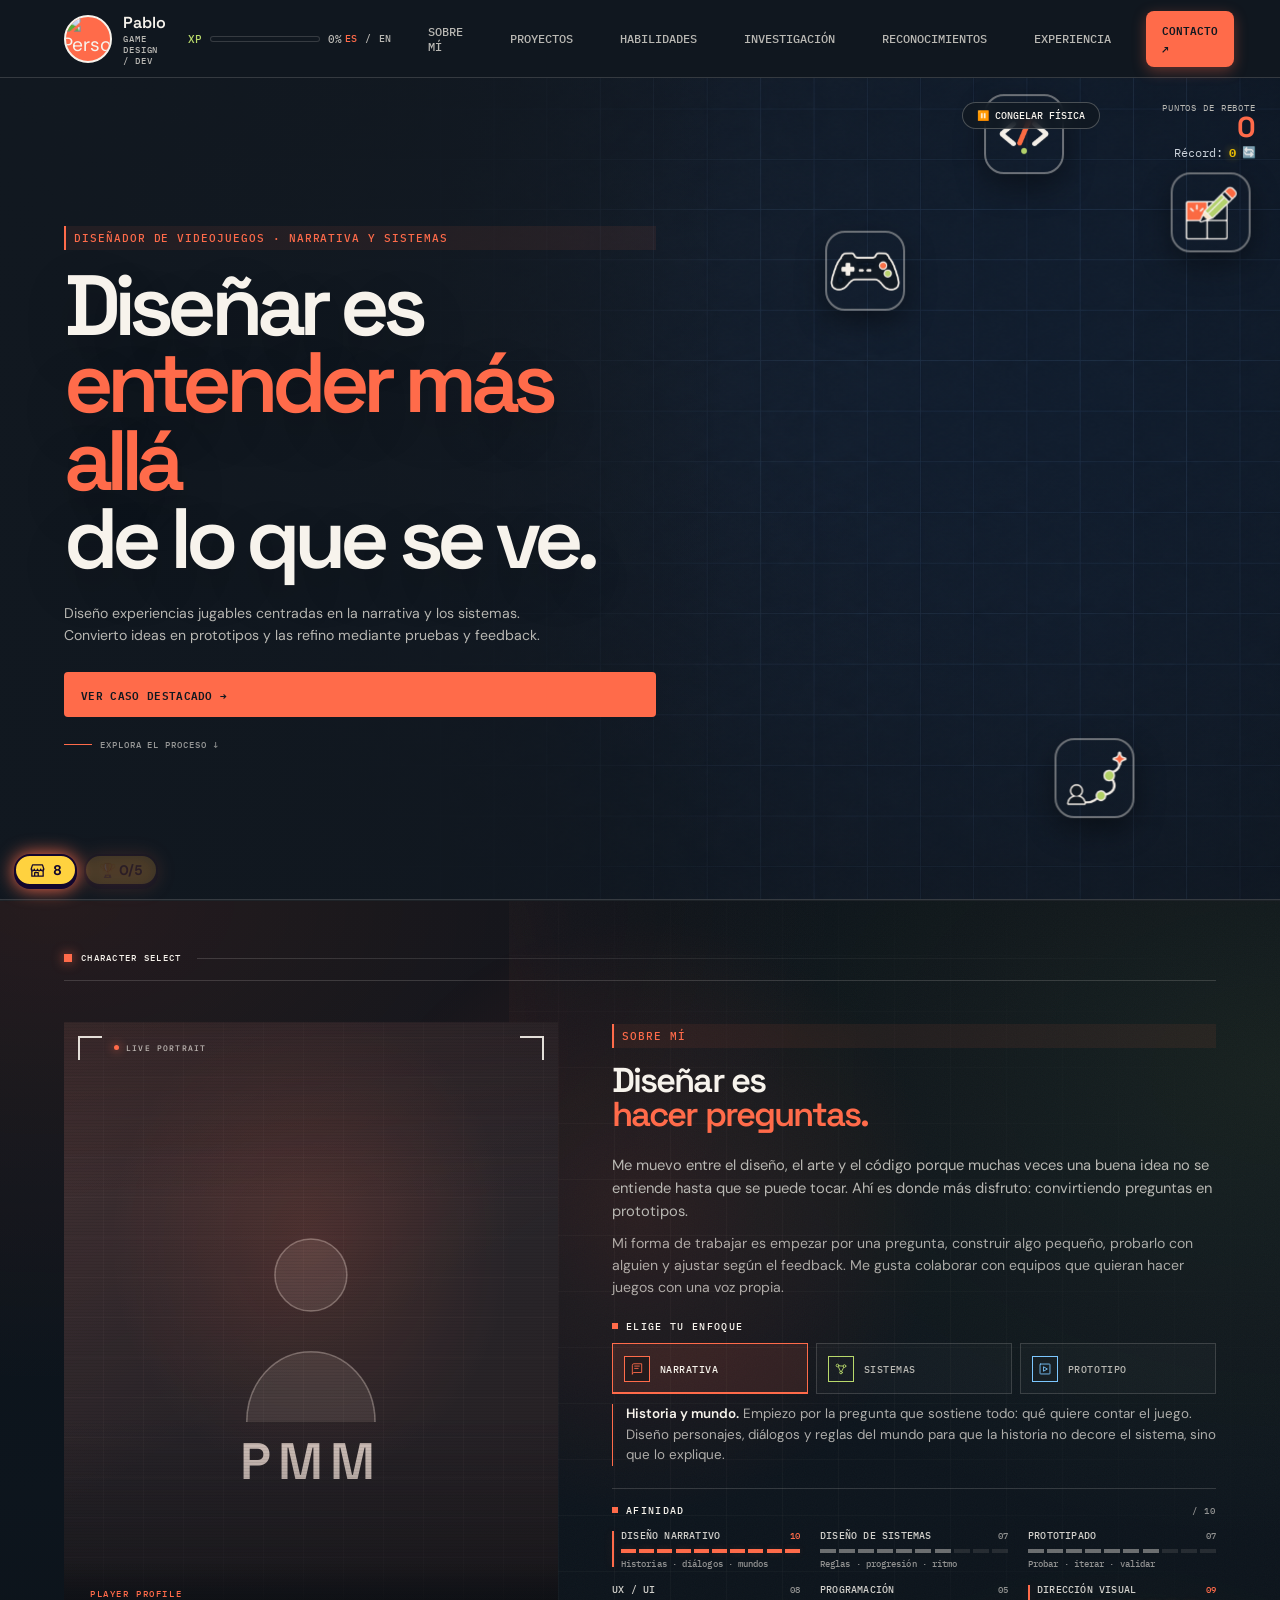
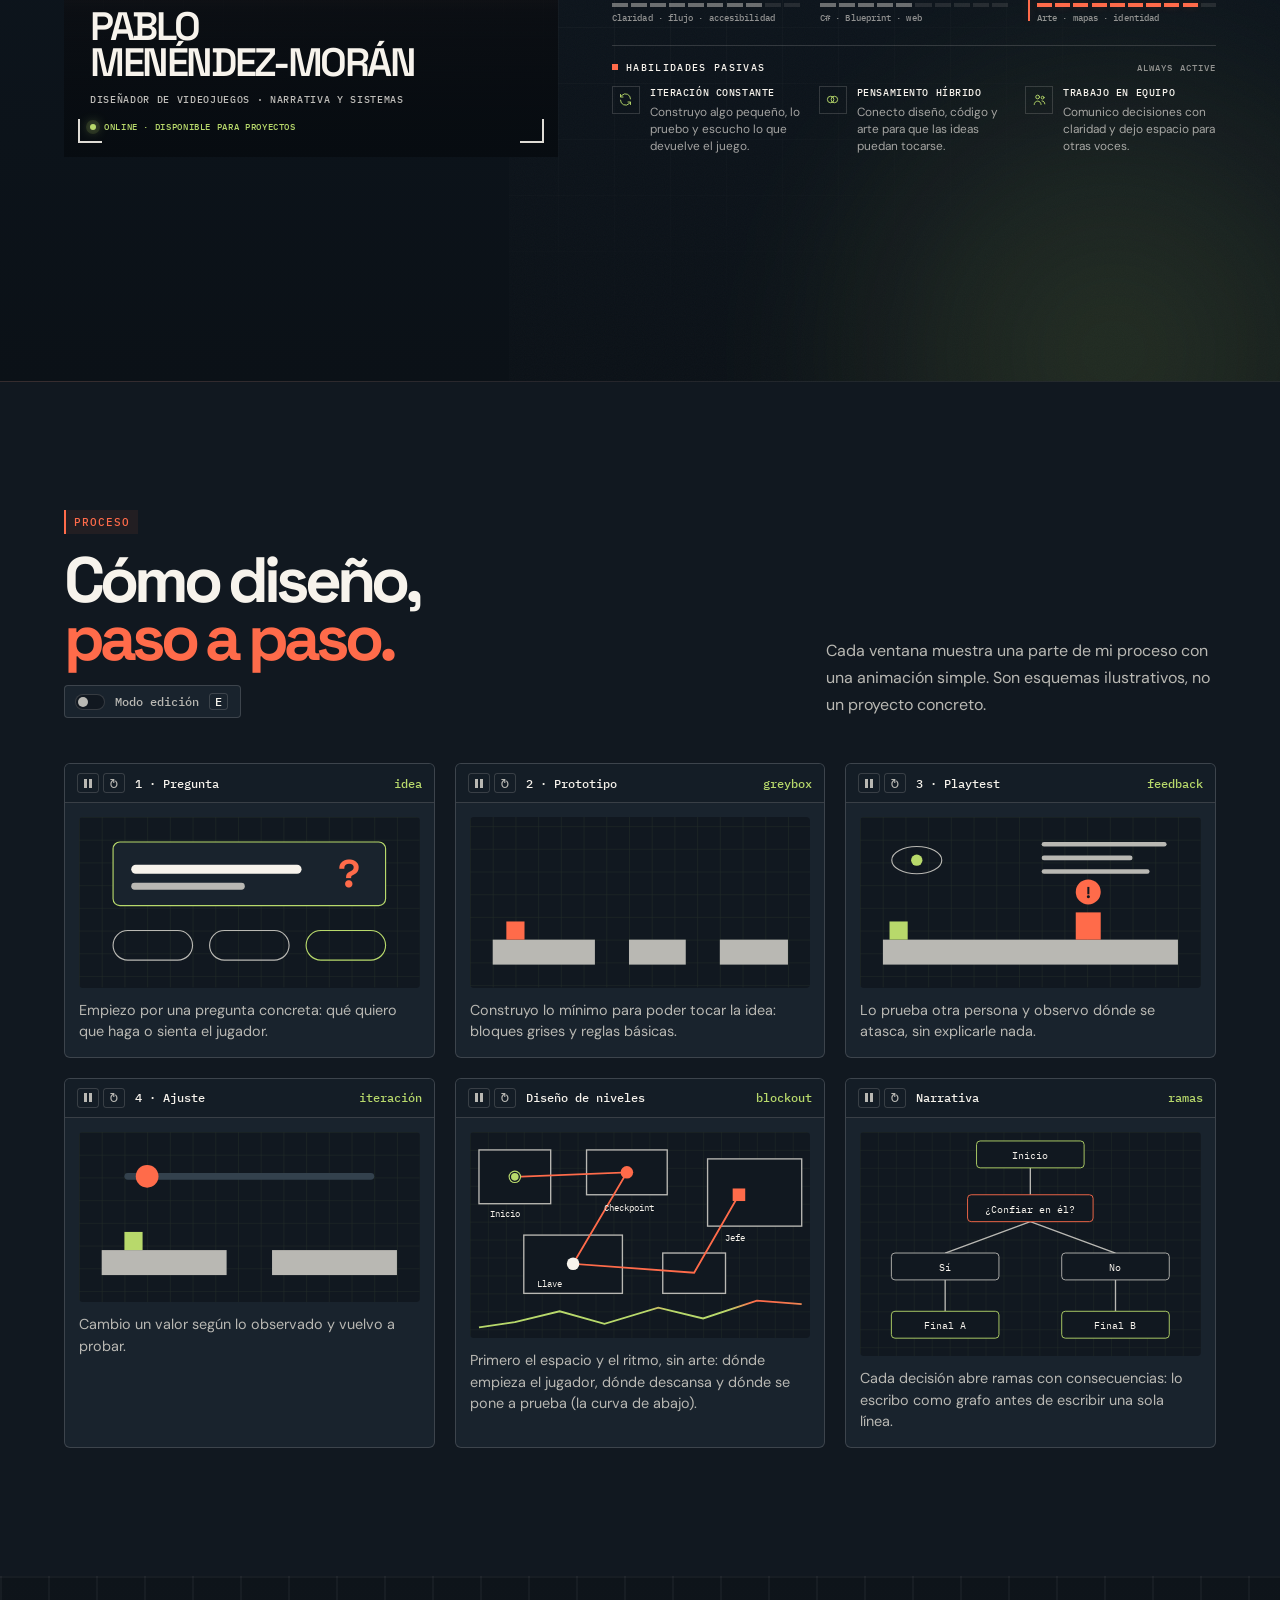
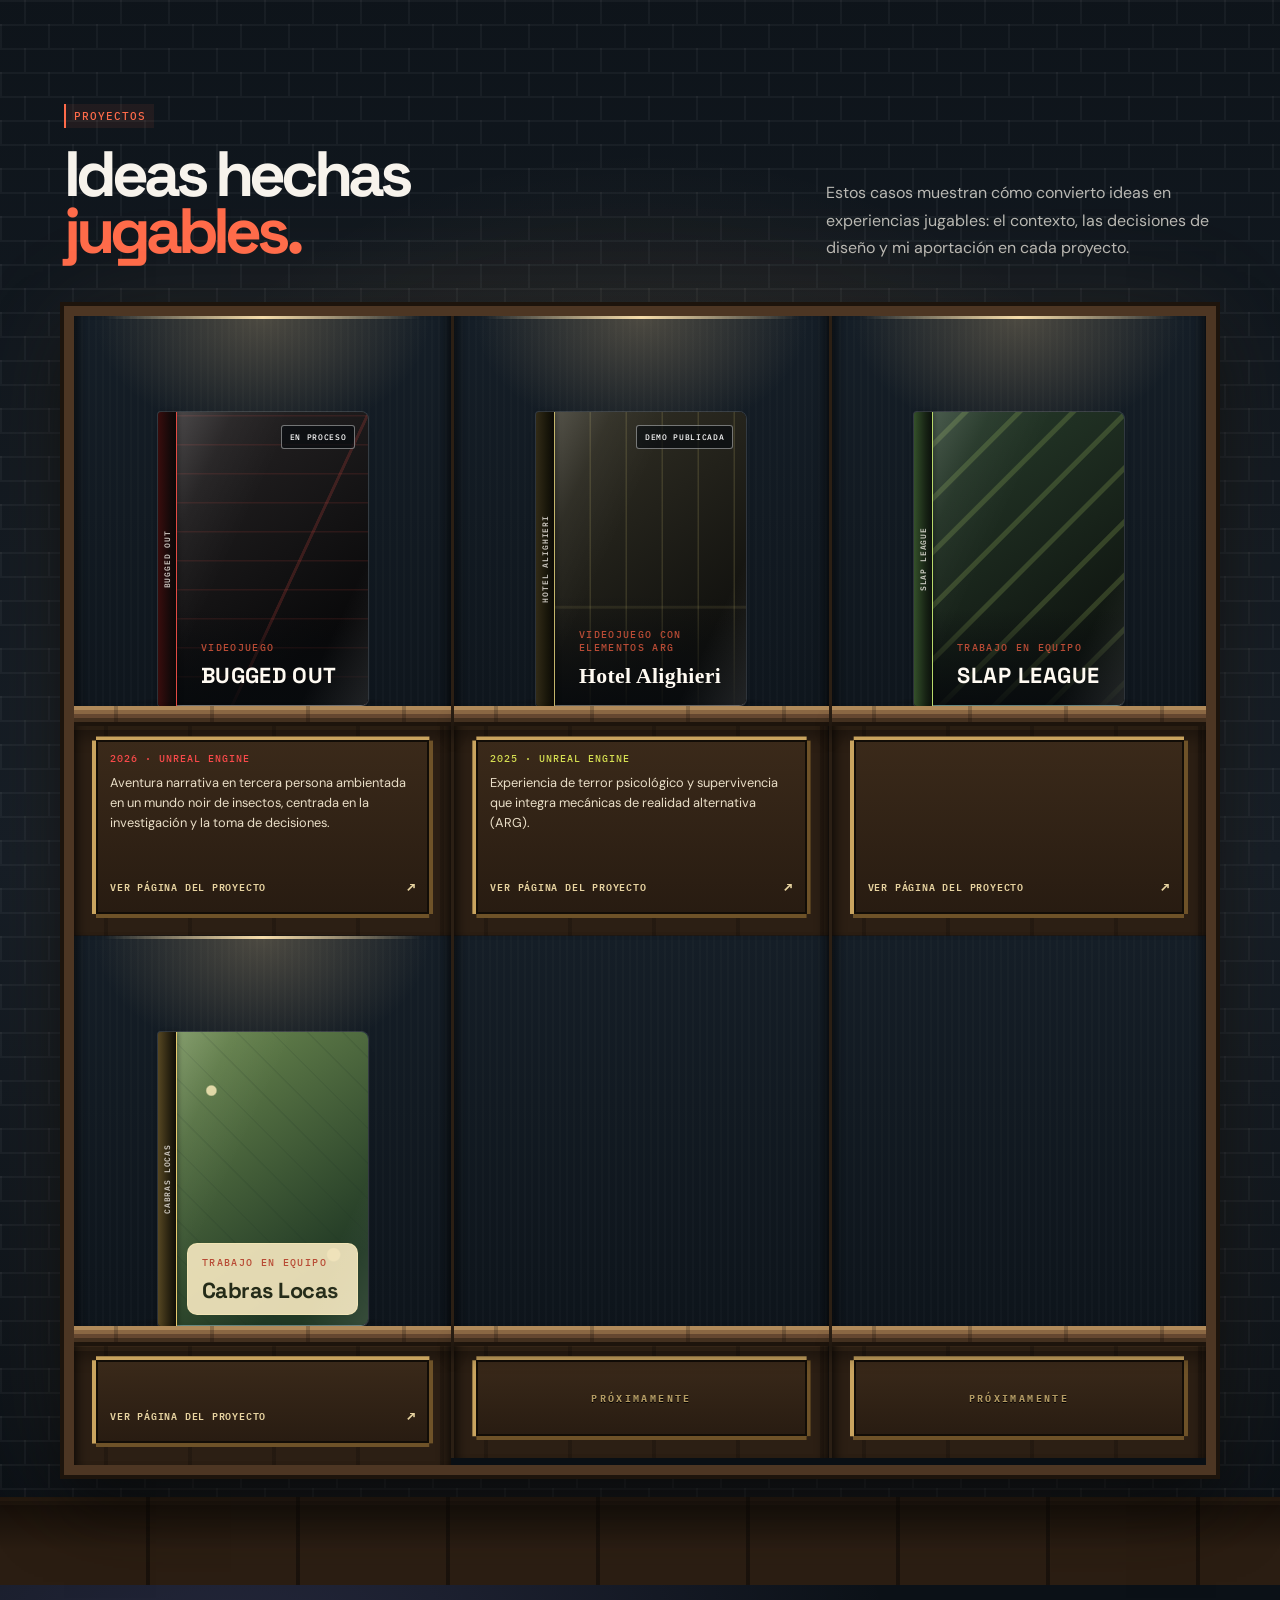
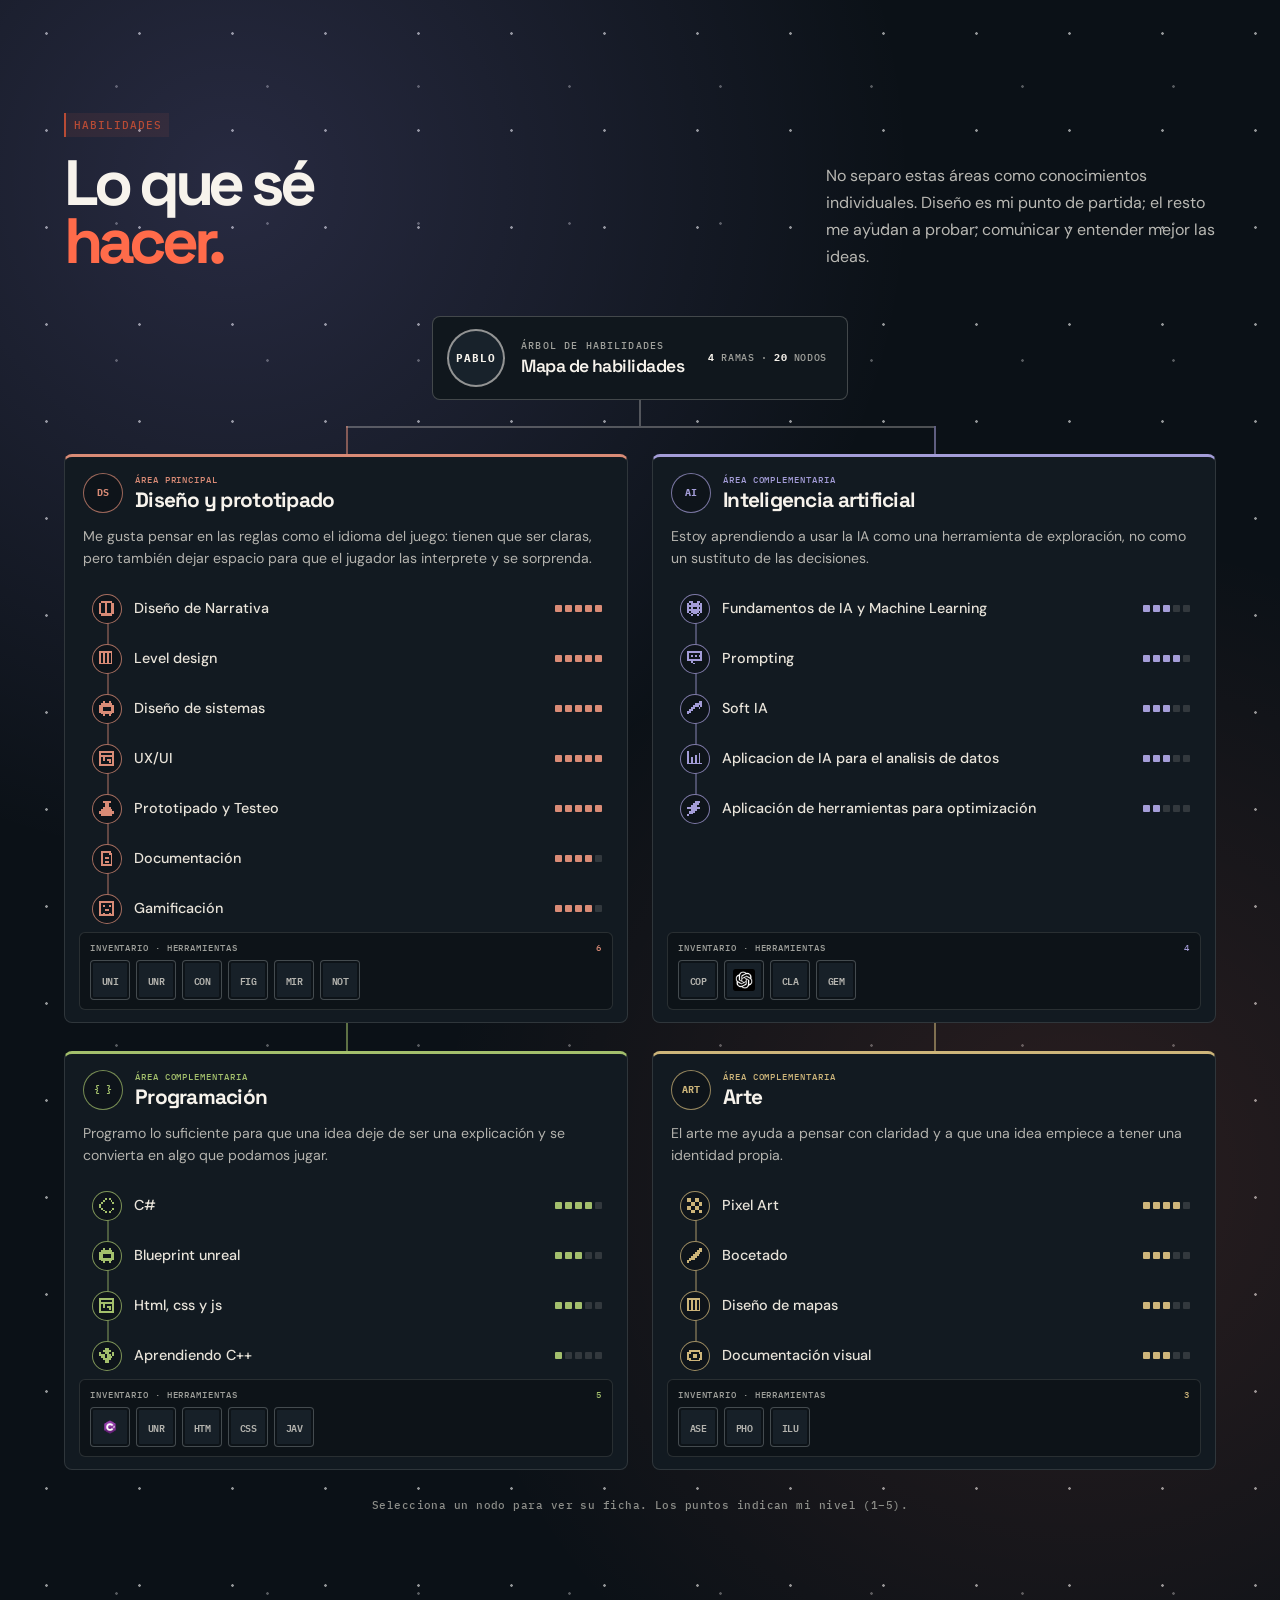
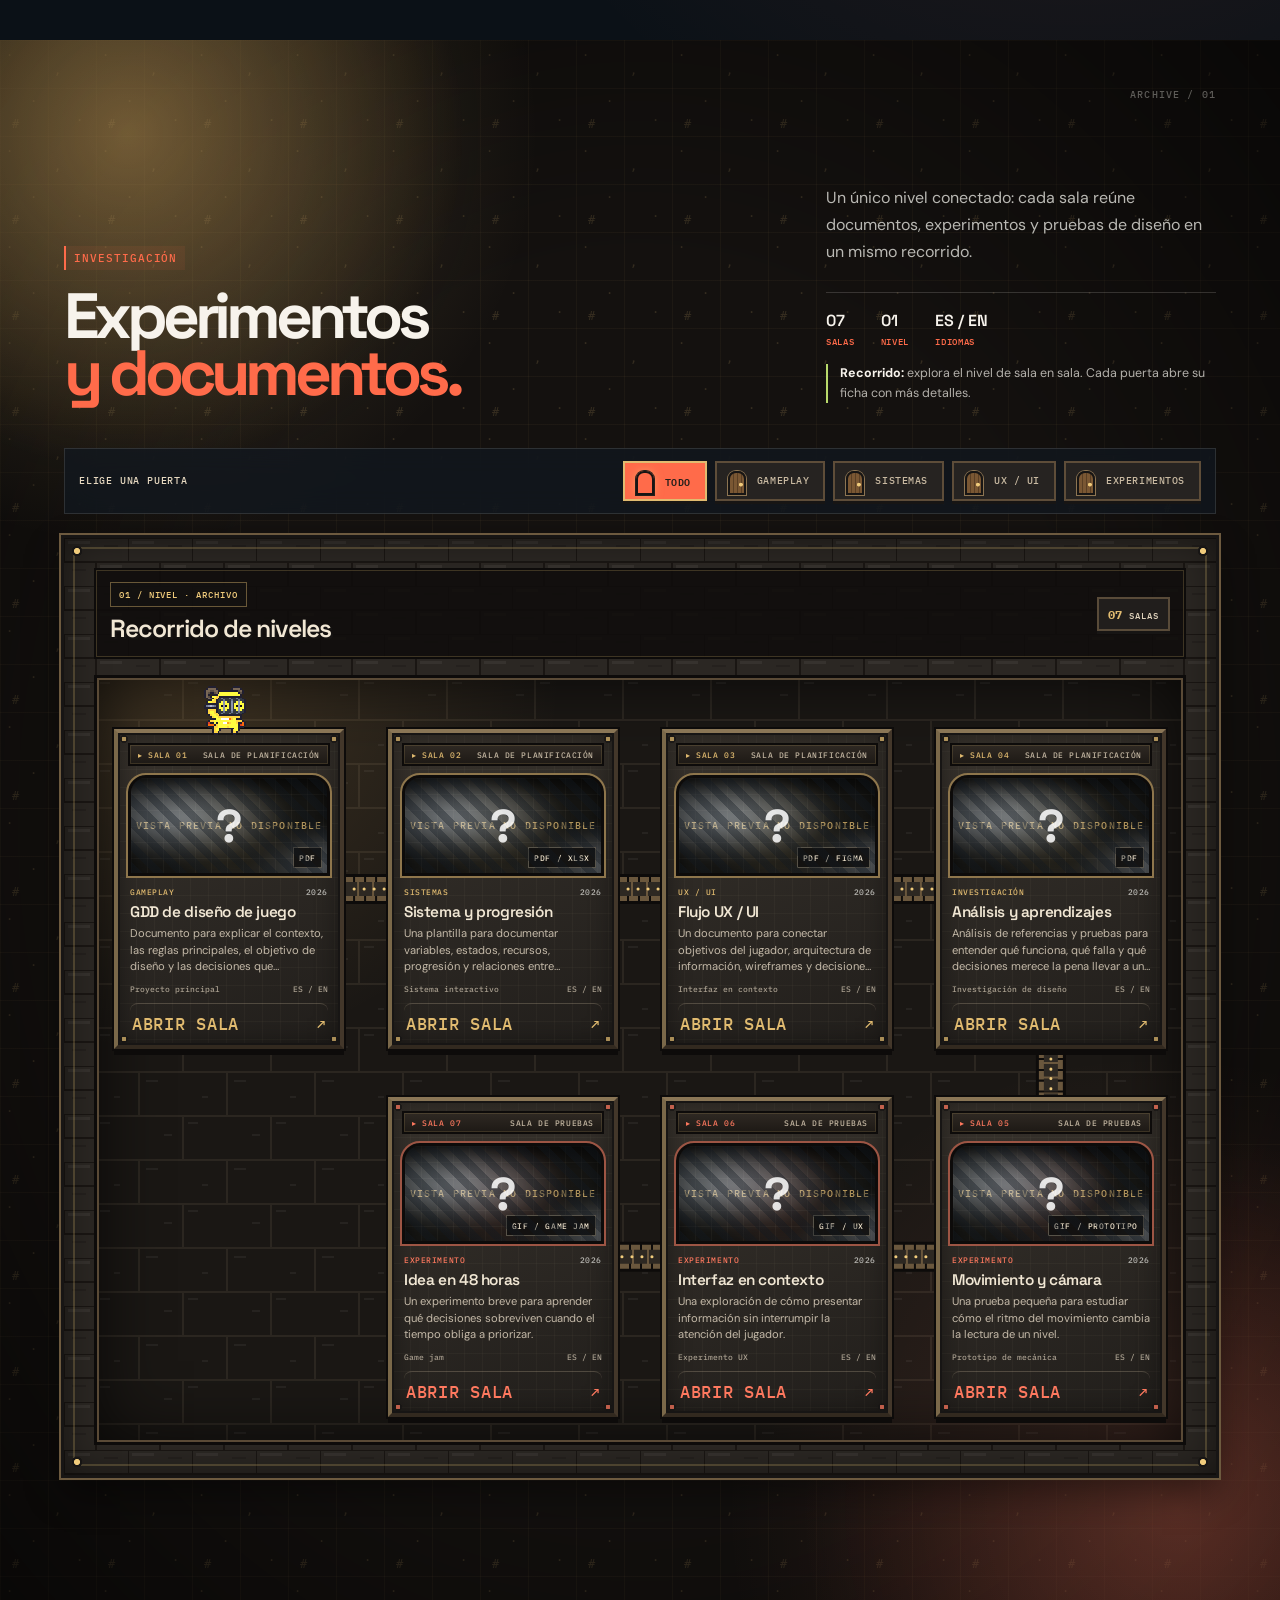
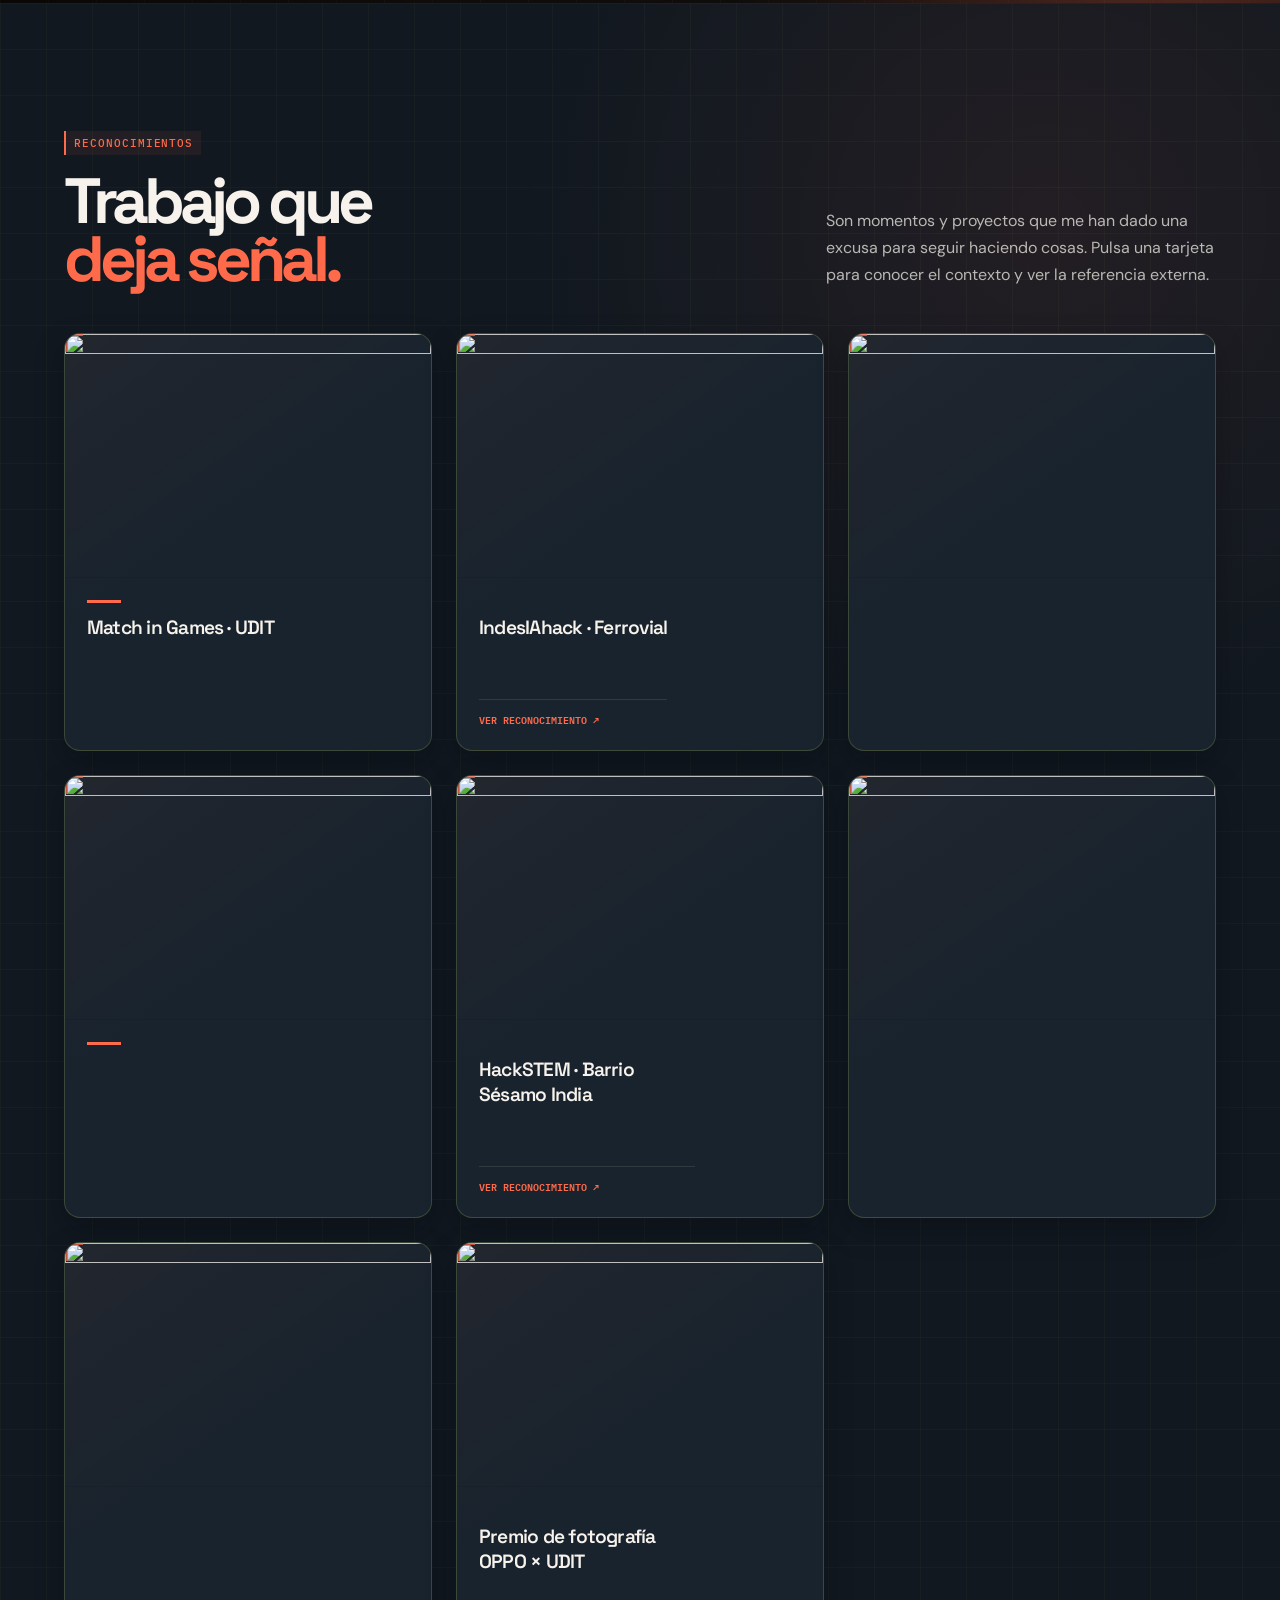
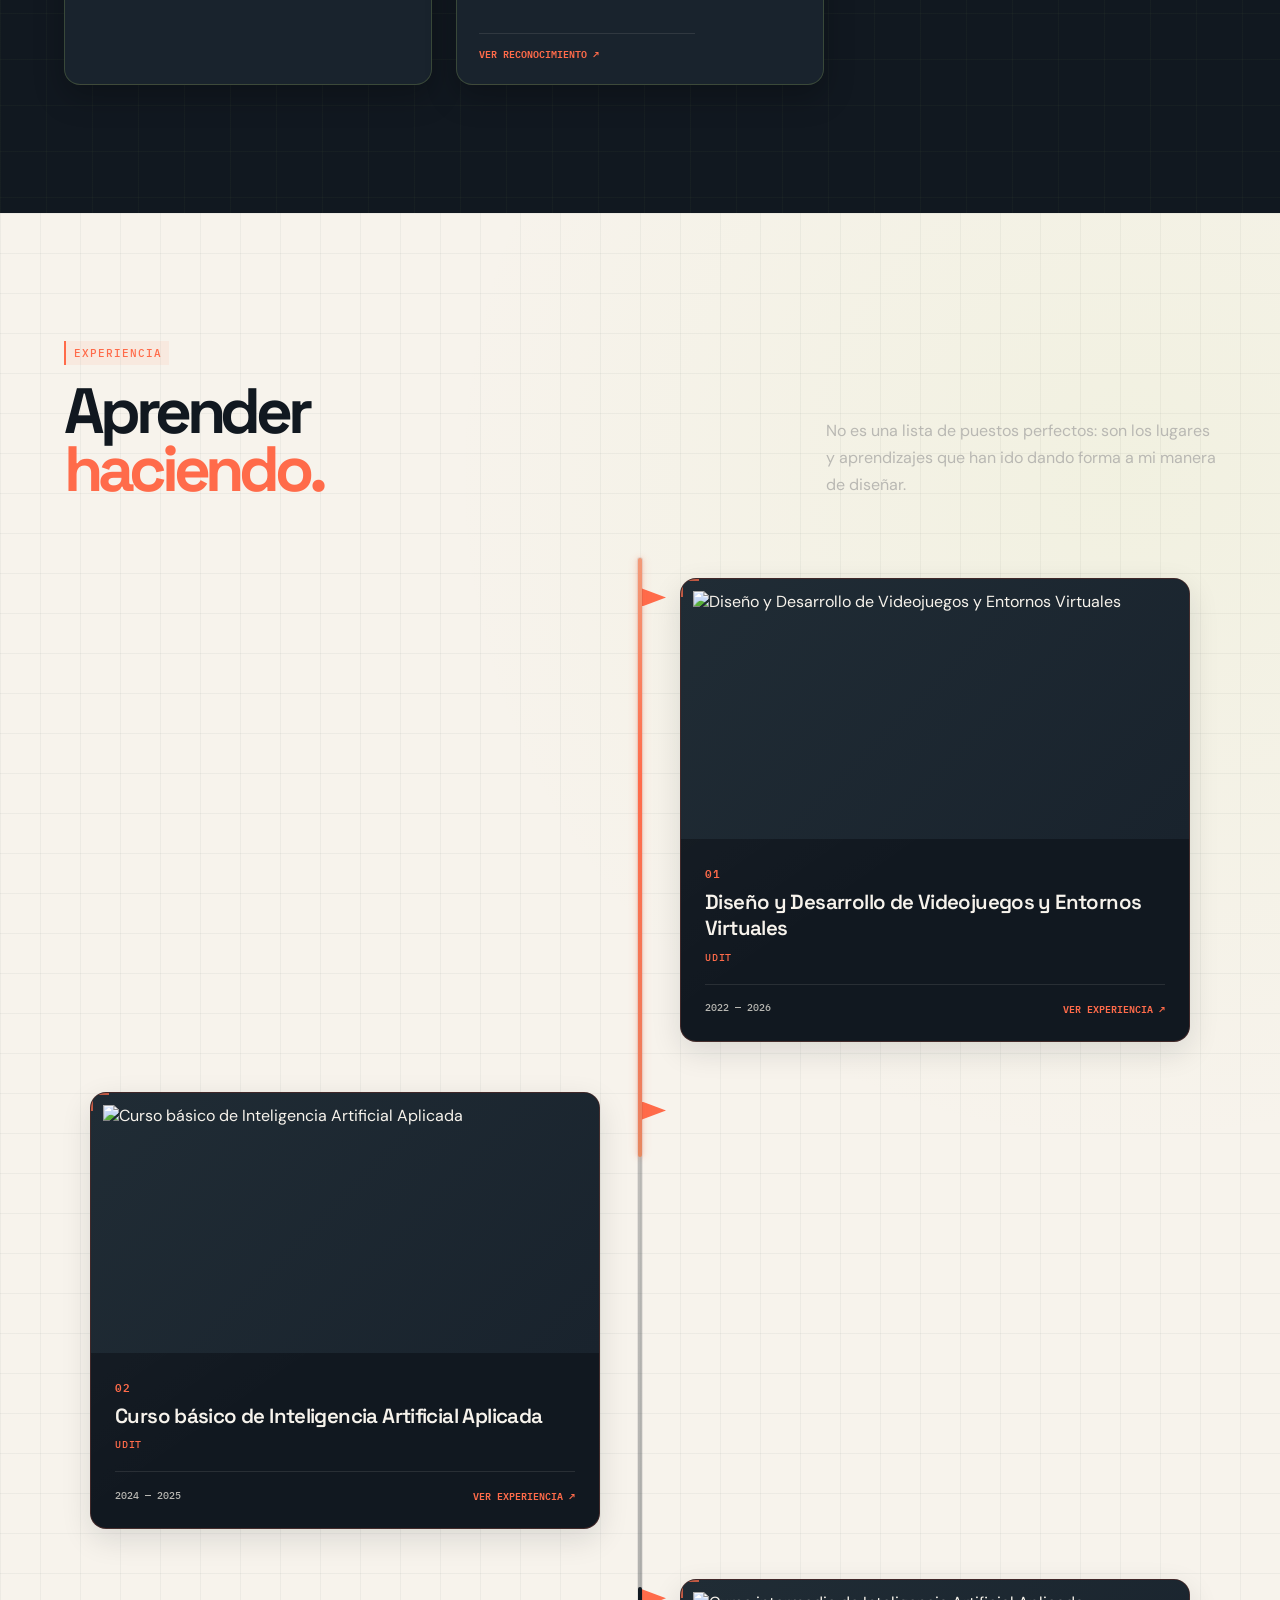
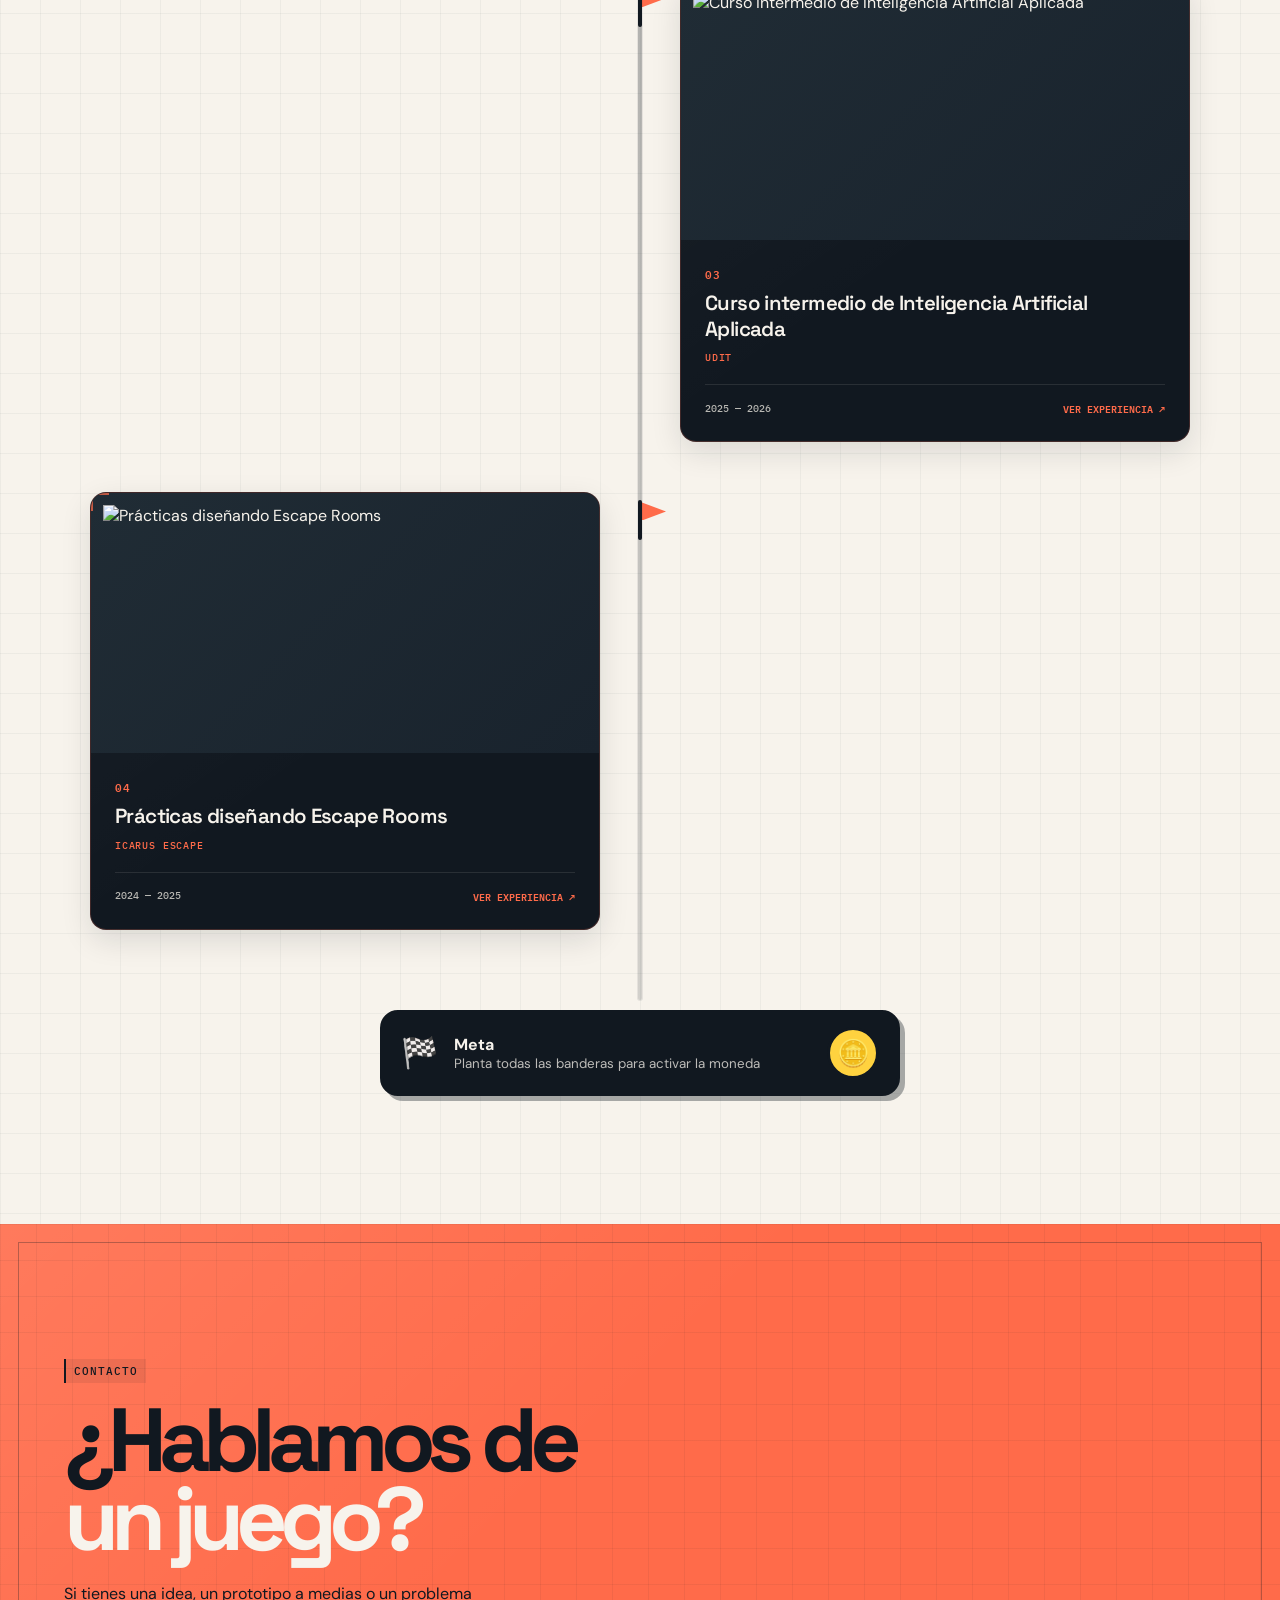
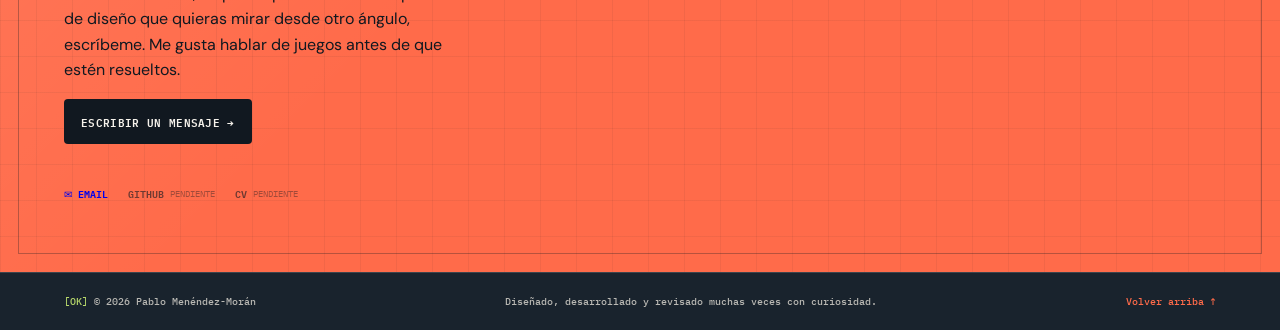
==== commit 4491b31f: "Muchas mejoras de interactividad Mejoras de interactividad/ minijuegos en casi cada seccion y mejora" ====
--- a/index.html
+++ b/index.html
@@ -7,17 +7,25 @@
     <meta name="viewport" content="width=device-width, initial-scale=1.0" />
     <meta
       name="description"
-      content="Portfolio de Pablo Menéndez-Morán, diseñador y desarrollador de videojuegos."
+      content="Portfolio de Pablo Menéndez-Morán, diseñador de videojuegos especializado en narrativa y sistemas."
     />
     <title>Pablo · Game Design / Dev</title>
 
     <link rel="icon" href="data:," />
-    <link rel="stylesheet" href="styles.css" />
+    <link rel="stylesheet" href="styles.css?v=51" />
+    <noscript>
+      <style>
+        .cs-reveal {
+          opacity: 1 !important;
+          transform: none !important;
+          clip-path: none !important;
+        }
+      </style>
+    </noscript>
   </head>
   <body>
       <!-- ESTRUCTURA GLOBAL: indicador de lectura y contenedor del sitio. -->
     <div class="site-shell" id="top">
-      <div class="scroll-progress" aria-hidden="true"></div>
 
       <!-- CABECERA: marca, selector de idioma y navegación adaptable. -->
       <header class="topbar">
@@ -55,8 +63,8 @@
           aria-label="Navegación principal"
         >
           <a href="#about">Sobre mí</a>
+          <a href="#projects">Proyectos</a>
           <a href="#skills">Habilidades</a>
-          <a href="#projects">Proyectos</a>
           <a href="#documents">Investigación</a>
           <a href="#awards">Reconocimientos</a>
           <a href="#experience">Experiencia</a>
@@ -93,17 +101,17 @@
           </div>
 
           <div class="hero-copy">
-            <p class="eyebrow">Diseñador y desarrollador de videojuegos</p>
+            <p class="eyebrow">Diseñador de videojuegos · narrativa y sistemas</p>
             <h1>
               Diseñar es<br /><em>entender</em><br />más allá de lo que se ve.
             </h1>
             <p class="hero-lede">
-              Soy Pablo Menéndez-Morán. Me gusta desmontar una idea, probarla
-              cuanto antes y descubrir qué merece quedarse cuando el jugador la
-              tiene delante.
+              Diseño experiencias jugables centradas en la narrativa y los
+              sistemas. Convierto ideas en prototipos y las refino mediante
+              pruebas y feedback.
             </p>
             <a class="button button-primary" href="#projects"
-              >Ver mis proyectos →</a
+              >Ver caso destacado →</a
             >
             <span class="hero-scroll-cue" aria-hidden="true"
               >Explora el proceso ↓</span
@@ -117,50 +125,213 @@
 
         </section>
 
-        <!-- PERFIL: biografía, estadísticas y método de trabajo. -->
-        <section class="section about-section" id="about">
+        <!-- PERFIL: selector de personaje, afinidades y contadores integrados. -->
+        <section
+          class="section character-select"
+          id="about"
+          aria-labelledby="about-title"
+          data-focus="narrative"
+        >
+          <div class="cs-backdrop" aria-hidden="true">
+            <span class="cs-glow cs-glow--coral"></span>
+            <span class="cs-glow cs-glow--lime"></span>
+            <span class="cs-grid"></span>
+            <span class="cs-spot"></span>
+            <span class="cs-grain"></span>
+          </div>
+          <div class="cs-shell">
+            <div class="cs-topline">
+              <span class="cs-topline-tag"><i aria-hidden="true"></i>Character select</span>
+              <span class="cs-topline-rule" aria-hidden="true"></span>
+            </div>
+            <div class="cs-stage">
+              <div class="cs-portrait-col cs-reveal">
+                <figure class="cs-portrait is-missing" id="cs-portrait">
+                  <!-- Añade el src de tu retrato aquí cuando quieras incorporarlo. -->
+                  <img
+                    class="cs-portrait-img"
+                    alt="Retrato de Pablo Menéndez-Morán"
+                    width="640"
+                    height="800"
+                  />
+                  <span class="cs-portrait-fallback" aria-hidden="true">
+                    <svg viewBox="0 0 120 140" focusable="false">
+                      <circle cx="60" cy="46" r="23"></circle>
+                      <path d="M19 140c0-25 18-45 41-45s41 20 41 45"></path>
+                    </svg>
+                    <b>PMM</b>
+                    <small>Portrait / offline</small>
+                  </span>
+                  <span class="cs-portrait-tint" aria-hidden="true"></span>
+                  <span class="cs-portrait-scanlines" aria-hidden="true"></span>
+                  <span class="cs-portrait-scan" aria-hidden="true"></span>
+                  <span class="cs-corner cs-corner--tl" aria-hidden="true"></span>
+                  <span class="cs-corner cs-corner--tr" aria-hidden="true"></span>
+                  <span class="cs-corner cs-corner--bl" aria-hidden="true"></span>
+                  <span class="cs-corner cs-corner--br" aria-hidden="true"></span>
+                  <span class="cs-portrait-tag cs-portrait-tag--top" aria-hidden="true"><i></i>Live portrait</span>
+                  <figcaption class="cs-id">
+                    <p class="cs-id-kicker">Player profile</p>
+                    <h2 class="cs-name" id="about-title">Pablo <br />Menéndez-Morán</h2>
+                    <p class="cs-role about-character-role-copy">Diseñador de videojuegos · narrativa y sistemas</p>
+                    <p class="cs-status">
+                      <i aria-hidden="true"></i>
+                      <span class="about-status-copy">Disponible para proyectos</span>
+                    </p>
+                  </figcaption>
+                </figure>
+              </div>
+              <div class="cs-dossier cs-reveal">
+                <div class="cs-intro">
+                  <p class="eyebrow">Sobre mí</p>
+                  <p class="cs-quote">Diseñar es <em>hacer preguntas.</em></p>
+                </div>
+                <div class="cs-bio">
+                  <p class="about-bio-copy">
+                    Me muevo entre el diseño, el arte y el código porque muchas veces una buena idea no se entiende hasta que se puede tocar. Ahí es donde más disfruto: convirtiendo preguntas en prototipos.
+                  </p>
+                  <p class="about-bio-copy">
+                    Mi forma de trabajar es empezar por una pregunta, construir algo pequeño, probarlo con alguien y ajustar según el feedback. Me gusta colaborar con equipos que quieran hacer juegos con una voz propia.
+                  </p>
+                </div>
+                <div class="cs-focus">
+                  <div class="cs-focus-head">
+                    <span class="cs-label">Elige tu enfoque</span>
+                  </div>
+                  <div class="cs-focus-list" id="about-focus" role="radiogroup" aria-label="Enfoque de diseño"></div>
+                  <p class="cs-focus-desc" id="about-focus-desc" aria-live="polite"></p>
+                </div>
+                <div class="cs-block">
+                  <div class="cs-block-head">
+                    <span class="cs-label about-attributes-label">Afinidad</span>
+                    <span class="cs-block-meta">/ 10</span>
+                  </div>
+                  <div class="cs-attr-grid" id="about-attributes" role="group" aria-label="Atributos principales"></div>
+                </div>
+                <div class="cs-block cs-block--passives">
+                  <div class="cs-block-head">
+                    <span class="cs-label about-passives-label">Habilidades pasivas</span>
+                    <span class="cs-block-meta">Always active</span>
+                  </div>
+                  <div class="cs-passives" id="about-passives"></div>
+                </div>
+              </div>
+            </div>
+            <div class="cs-hud cs-reveal">
+              <div class="cs-stats" id="about-stats"></div>
+            </div>
+          </div>
+        </section>
+
+        <!-- PROCESO: ventanas con animaciones simples de cada parte del proceso. -->
+        <section class="section process-section" id="process" aria-labelledby="process-title">
           <div class="section-heading">
             <div>
-              <figure class="about-profile-photo about-profile-photo-heading">
-                <img
-                  src="/manus-storage/skill-art_a485fde1.png"
-                  alt="Retrato provisional de Pablo"
-                />
-              </figure>
-              <h2>Diseñar es<br /><em>hacer preguntas.</em></h2>
-            </div>
-            <div class="section-intro">
-              <p class="eyebrow">Sobre mí</p>
-              <p>
-                Me muevo entre el diseño, el arte y el código porque muchas
-                veces una buena idea no se entiende hasta que se puede tocar.
-                Ahí es donde más disfruto: convirtiendo preguntas en prototipos.
-              </p>
-              <p>
-                Todavía estoy construyendo mi camino, así que intento no
-                enamorarme demasiado de la primera versión. Prefiero aprender,
-                iterar y trabajar con gente que quiera hacer juegos con una voz
-                propia.
-              </p>
-              <div class="about-stats-panel">
-                <div class="about-stats-wrap">
-                  <p class="eyebrow">Lo que he construido</p>
-                  <div
-                    id="about-stats"
-                    class="about-stats"
-                    aria-live="polite"
-                  ></div>
-                </div>
-              </div>
-            </div>
-          </div>
-          <div class="about-callout">
-            <p>
-              <strong>Mi forma de trabajar:</strong> empiezo por la pregunta,
-              construyo algo pequeño, lo pongo en manos de alguien y escucho lo
-              que el juego me devuelve.
+              <p class="eyebrow" data-t="eyebrow">Proceso</p>
+              <h2 id="process-title" data-t="title">Cómo diseño,<br /><em>paso a paso.</em></h2>
+            </div>
+            <p class="section-intro" data-t="intro"></p>
+          </div>
+          <div class="process-grid">
+            <article class="ed-win">
+              <header class="ed-win-bar"><span class="ed-dots" aria-hidden="true"><i></i><i></i><i></i></span><span class="ed-win-title" data-t="w1"></span><em data-t="w1tag"></em></header>
+              <div class="ed-win-body">
+                <svg viewBox="0 0 300 150" role="img" data-alt="w1" aria-label="">
+                  <rect x="30" y="22" width="240" height="56" rx="6" fill="#19232d" stroke="#b8d96b"/>
+                  <rect class="q-type" x="46" y="42" width="150" height="8" rx="4" fill="#f7f3ec"/>
+                  <rect class="q-type" x="46" y="58" width="100" height="6" rx="3" fill="#b9b8b3"/>
+                  <text class="q-mark" x="238" y="62" text-anchor="middle" font-size="34" font-weight="700" fill="#ff6b4a" font-family="Space Grotesk, sans-serif">?</text>
+                  <rect class="q-chip" x="30" y="100" width="70" height="26" rx="13" fill="none" stroke="#b9b8b3"/>
+                  <rect class="q-chip" style="animation-delay:.25s" x="115" y="100" width="70" height="26" rx="13" fill="none" stroke="#b9b8b3"/>
+                  <rect class="q-chip" style="animation-delay:.5s" x="200" y="100" width="70" height="26" rx="13" fill="none" stroke="#b8d96b"/>
+                </svg>
+                <p class="ed-note" data-t="w1d"></p>
+              </div>
+            </article>
+            <article class="ed-win">
+              <header class="ed-win-bar"><span class="ed-dots" aria-hidden="true"><i></i><i></i><i></i></span><span class="ed-win-title" data-t="w2"></span><em data-t="w2tag"></em></header>
+              <div class="ed-win-body">
+                <svg viewBox="0 0 300 150" role="img" data-alt="w2" aria-label="">
+                  <g fill="#b9b8b3"><rect class="p-block" x="20" y="108" width="90" height="22"/><rect class="p-block" style="animation-delay:.3s" x="140" y="108" width="50" height="22"/><rect class="p-block" style="animation-delay:.6s" x="220" y="108" width="60" height="22"/></g>
+                  <g class="p-run"><g class="p-hop"><rect x="32" y="92" width="16" height="16" fill="#ff6b4a"/></g></g>
+                </svg>
+                <p class="ed-note" data-t="w2d"></p>
+              </div>
+            </article>
+            <article class="ed-win">
+              <header class="ed-win-bar"><span class="ed-dots" aria-hidden="true"><i></i><i></i><i></i></span><span class="ed-win-title" data-t="w3"></span><em data-t="w3tag"></em></header>
+              <div class="ed-win-body">
+                <svg viewBox="0 0 300 150" role="img" data-alt="w3" aria-label="">
+                  <rect x="20" y="108" width="260" height="22" fill="#b9b8b3"/>
+                  <rect x="190" y="84" width="22" height="24" fill="#ff6b4a"/>
+                  <rect class="t-run" x="26" y="92" width="16" height="16" fill="#b8d96b"/>
+                  <g class="t-warn"><circle cx="201" cy="66" r="11" fill="#ff6b4a"/><text x="201" y="71" text-anchor="middle" font-size="14" font-weight="700" fill="#111820" font-family="Space Grotesk, sans-serif">!</text></g>
+                  <ellipse cx="50" cy="38" rx="22" ry="12" fill="none" stroke="#b9b8b3"/>
+                  <circle class="t-pupil" cx="50" cy="38" r="5" fill="#b8d96b"/>
+                  <g fill="#b9b8b3"><rect class="n-line" x="160" y="22" width="110" height="4" rx="2"/><rect class="n-line" style="animation-delay:.3s" x="160" y="34" width="80" height="4" rx="2"/><rect class="n-line" style="animation-delay:.6s" x="160" y="46" width="95" height="4" rx="2"/></g>
+                </svg>
+                <p class="ed-note" data-t="w3d"></p>
+              </div>
+            </article>
+            <article class="ed-win">
+              <header class="ed-win-bar"><span class="ed-dots" aria-hidden="true"><i></i><i></i><i></i></span><span class="ed-win-title" data-t="w4"></span><em data-t="w4tag"></em></header>
+              <div class="ed-win-body">
+                <svg viewBox="0 0 300 150" role="img" data-alt="w4" aria-label="">
+                  <rect x="40" y="36" width="220" height="6" rx="3" fill="#33414d"/>
+                  <circle class="a-knob" cx="60" cy="39" r="10" fill="#ff6b4a"/>
+                  <g fill="#b9b8b3"><rect x="20" y="104" width="110" height="22"/><rect class="a-right" x="170" y="104" width="110" height="22"/></g>
+                  <rect x="40" y="88" width="16" height="16" fill="#b8d96b"/>
+                </svg>
+                <p class="ed-note" data-t="w4d"></p>
+              </div>
+            </article>
+            <article class="ed-win">
+              <header class="ed-win-bar"><span class="ed-dots" aria-hidden="true"><i></i><i></i><i></i></span><span class="ed-win-title" data-t="w5"></span><em data-t="w5tag"></em></header>
+              <div class="ed-win-body">
+                <svg viewBox="0 0 380 230" role="img" data-alt="w5" aria-label="">
+                  <g fill="#111820" stroke="#b9b8b3" stroke-width="1.5"><rect x="10" y="20" width="80" height="60"/><rect x="130" y="20" width="90" height="50"/><rect x="265" y="30" width="105" height="75"/><rect x="60" y="115" width="110" height="65"/><rect x="215" y="135" width="70" height="45"/></g>
+                  <path class="draw" pathLength="1" d="M50 50 L175 45 L115 147 L250 157 L300 70" fill="none" stroke="#ff6b4a" stroke-width="2"/>
+                  <circle class="l-pt" cx="50" cy="50" r="7" fill="#b8d96b"/><circle class="l-pt" style="animation-delay:.6s" cx="175" cy="45" r="7" fill="#ff6b4a"/><circle class="l-pt" style="animation-delay:1.2s" cx="115" cy="147" r="7" fill="#f7f3ec"/><rect class="l-pt" style="animation-delay:1.8s" x="293" y="63" width="14" height="14" fill="#ff6b4a"/>
+                  <g fill="#f7f3ec" font-size="10" font-family="IBM Plex Mono, monospace"><text x="22" y="95" data-t="start"></text><text x="150" y="88" data-t="check"></text><text x="75" y="173" data-t="key"></text><text x="285" y="122" data-t="boss"></text></g>
+                  <defs><linearGradient id="ed-diff-grad" gradientUnits="userSpaceOnUse" x1="10" y1="0" x2="370" y2="0"><stop offset="0" stop-color="#b8d96b"/><stop offset=".62" stop-color="#b8d96b"/><stop offset=".86" stop-color="#ff6b4a"/><stop offset="1" stop-color="#ff6b4a"/></linearGradient></defs><g class="l-player"><circle r="5" fill="#b8d96b" stroke="#111820" stroke-width="1.5"/></g><polyline class="draw" pathLength="1" points="10,218 50,212 100,200 150,214 210,196 260,208 320,188 370,192" fill="none" stroke="url(#ed-diff-grad)" stroke-width="2"/>
+                </svg>
+                <p class="ed-note" data-t="w5d"></p>
+              </div>
+            </article>
+            <article class="ed-win">
+              <header class="ed-win-bar"><span class="ed-dots" aria-hidden="true"><i></i><i></i><i></i></span><span class="ed-win-title" data-t="w6"></span><em data-t="w6tag"></em></header>
+              <div class="ed-win-body">
+                <svg viewBox="0 0 380 250" role="img" data-alt="w6" aria-label="">
+                  <path d="M190 40 V70 M190 100 L95 135 M190 100 L285 135 M95 165 V200 M285 165 V200" stroke="#b9b8b3" stroke-width="1.5" fill="none"/>
+                  <g font-family="IBM Plex Mono, monospace" font-size="11" text-anchor="middle" fill="#f7f3ec">
+                    <rect class="g-node" x="130" y="10" width="120" height="30" rx="4" fill="#111820" stroke="#b8d96b"/><text x="190" y="30" data-t="n0"></text>
+                    <rect class="g-node" style="animation-delay:.9s" x="120" y="70" width="140" height="30" rx="4" fill="#111820" stroke="#ff6b4a"/><text x="190" y="90" data-t="n1"></text>
+                    <rect class="g-node" style="animation-delay:1.8s" x="35" y="135" width="120" height="30" rx="4" fill="#111820" stroke="#b9b8b3"/><text x="95" y="155" data-t="n2"></text>
+                    <rect class="g-node" style="animation-delay:1.8s" x="225" y="135" width="120" height="30" rx="4" fill="#111820" stroke="#b9b8b3"/><text x="285" y="155" data-t="n3"></text>
+                    <rect class="g-node" style="animation-delay:2.7s" x="35" y="200" width="120" height="30" rx="4" fill="#111820" stroke="#b8d96b"/><text x="95" y="220" data-t="n4"></text>
+                    <rect class="g-node" style="animation-delay:2.7s" x="225" y="200" width="120" height="30" rx="4" fill="#111820" stroke="#b8d96b"/><text x="285" y="220" data-t="n5"></text>
+                  </g>
+                </svg>
+                <p class="ed-note" data-t="w6d"></p>
+              </div>
+            </article>
+          </div>
+        </section>
+
+        <!-- PROYECTOS: tarjetas enlazadas a fichas individuales. -->
+        <section class="section projects-section" id="projects">
+          <div class="section-heading">
+            <div>
+              <p class="eyebrow">Proyectos</p>
+              <h2>Ideas hechas<br /><em>jugables.</em></h2>
+            </div>
+            <p class="section-intro">
+              Estos casos muestran cómo convierto ideas en experiencias
+              jugables: el contexto, las decisiones de diseño y mi aportación
+              en cada proyecto.
             </p>
           </div>
+          <div class="projects-list" id="projects-list"></div>
         </section>
 
         <!-- HABILIDADES: el contenido de tarjetas se genera desde script.js. -->
@@ -178,22 +349,6 @@
           </div>
 
           <div class="skills-list" id="skills-list"></div>
-        </section>
-
-        <!-- PROYECTOS: tarjetas enlazadas a fichas individuales. -->
-        <section class="section projects-section" id="projects">
-          <div class="section-heading">
-            <div>
-              <p class="eyebrow">Proyectos</p>
-              <h2>Ideas hechas<br /><em>jugables.</em></h2>
-            </div>
-            <p class="section-intro">
-              Aquí quiero enseñar cómo pienso, no solo qué he terminado. Cada
-              ficha está preparada para contar una idea, sus pruebas, sus
-              problemas y lo que aprendí por el camino.
-            </p>
-          </div>
-          <div class="projects-list" id="projects-list"></div>
         </section>
 
         <!-- INVESTIGACIÓN: documentos, filtros y contador del archivo. -->
@@ -208,29 +363,29 @@
             </div>
             <div class="section-intro">
               <p>
-                Una biblioteca de GDDs, análisis y documentos de proceso que
-                explica cómo paso de una intuición a una experiencia jugable.
+                Un único nivel conectado: cada sala reúne documentos,
+                experimentos y pruebas de diseño en un mismo recorrido.
               </p>
               <div
                 class="documents-stats"
-                aria-label="Resumen de documentación"
+                aria-label="Resumen del mapa"
               >
-                <span><b id="documents-count">00</b><small>piezas</small></span>
+                <span><b id="documents-count">00</b><small>salas</small></span>
+                <span><b>01</b><small>nivel</small></span>
                 <span><b>ES / EN</b><small>idiomas</small></span>
-                <span><b>01</b><small>archivo vivo</small></span>
               </div>
               <p class="documents-definition">
-                <strong>Archivo vivo:</strong> una colección que puede crecer y
-                actualizarse con cada nuevo proyecto, prueba o documento.
+                <strong>Recorrido:</strong> explora el nivel de sala en sala.
+                Cada puerta abre su ficha con más detalles.
               </p>
             </div>
           </div>
-          <div class="documents-toolbar" aria-label="Filtrar documentación">
-            <span class="documents-toolbar-label">Explorar archivo</span>
+          <div class="documents-toolbar" aria-label="Puertas del mapa">
+            <span class="documents-toolbar-label">Elige una puerta</span>
             <div
               class="document-filters"
               role="group"
-              aria-label="Categorías de documentación"
+              aria-label="Puertas del mapa"
             >
               <button
                 type="button"
@@ -359,6 +514,6 @@
     </div>
 
       <!-- Comportamiento común: renderizado, idioma y controles. -->
-    <script src="script.js"></script>
+    <script src="script.js?v=46"></script>
   </body>
 </html>
--- a/styles.css
+++ b/styles.css
@@ -1,5 +1,3 @@
-
-
 /* 01. BASE: fuentes, tokens de color y normalización global. */
 @import url(https://fonts.googleapis.com/css2?family=DM+Sans:wght@400;500;600;700&family=IBM+Plex+Mono:wght@400;500;600&family=Space+Grotesk:wght@500;600;700&display=swap);
 
@@ -567,7 +565,7 @@
   }
 }
 
-@media (prefers-reduced-motion: reduce) {
+@media not all /* reducir movimiento desactivado: los efectos siempre se aplican */ {
   *,
   :after,
   :before {
@@ -704,7 +702,7 @@
     margin: -25px 0 25px;
   }
 }
-@media (prefers-reduced-motion: reduce) {
+@media not all /* reducir movimiento desactivado: los efectos siempre se aplican */ {
   .topbar {
     backdrop-filter: none;
   }
@@ -981,9 +979,6 @@
   }
 }
 @media (max-width: 520px) {
-  .awards-grid {
-    grid-template-columns: 1fr;
-  }
   .award-card-copy {
     min-height: 145px;
   }
@@ -1086,14 +1081,6 @@
 }
 
 /* 10. UTILIDADES GLOBALES: progreso de lectura y lenguaje. */
-.scroll-progress {
-  position: fixed;
-  top: 0;
-  left: 0;
-  height: 3px;
-  z-index: 60;
-  background: var(--coral);
-}
 .language-switcher {
   display: flex;
   align-items: center;
@@ -1213,7 +1200,7 @@
     grid-template-columns: 1fr;
   }
 }
-@media (prefers-reduced-motion: reduce) {
+@media not all /* reducir movimiento desactivado: los efectos siempre se aplican */ {
   *,
   ::after,
   ::before {
@@ -1843,7 +1830,7 @@
   border-radius: 999px;
   border-color: rgba(247, 243, 236, 0.34);
   background: rgba(17, 24, 32, 0.46);
-  backdrop-filter: blur(8px);
+
 }
 .prototype-shape {
   width: 76px;
@@ -1906,7 +1893,7 @@
     height: 245px;
   }
 }
-@media (prefers-reduced-motion: reduce) {
+@media not all /* reducir movimiento desactivado: los efectos siempre se aplican */ {
   .project-card,
   .project-card:focus-visible,
   .project-card:hover,
@@ -2402,7 +2389,7 @@
     font-size: 3rem;
   }
 }
-@media (prefers-reduced-motion: reduce) {
+@media not all /* reducir movimiento desactivado: los efectos siempre se aplican */ {
   .about-stat,
   .projects-section .project-card:focus-visible,
   .projects-section .project-card:focus-visible .project-visual,
@@ -2521,11 +2508,7 @@
 .about-stat-language span {
   max-width: 18ch;
 }
-@media (max-width: 520px) {
-  .about-stats-panel .about-stats {
-    grid-template-columns: 1fr;
-  }
-}
+
 .about-stat-language strong {
   font-size: clamp(1.65rem, 3vw, 2.7rem);
   letter-spacing: -0.06em;
@@ -3068,7 +3051,7 @@
     padding: 30px;
   }
 }
-@media (prefers-reduced-motion: reduce) {
+@media not all /* reducir movimiento desactivado: los efectos siempre se aplican */ {
   .project-contribution-media:hover img,
   .project-gallery-item:hover img,
   .project-study-cover:hover .project-page-image,
@@ -3132,7 +3115,7 @@
     min-height: 52px;
   }
 }
-@media (prefers-reduced-motion: reduce) {
+@media not all /* reducir movimiento desactivado: los efectos siempre se aplican */ {
   .project-floating-game-link:focus-visible,
   .project-floating-game-link:hover {
     transform: none;
@@ -3194,7 +3177,7 @@
     min-height: 78px;
   }
 }
-@media (prefers-reduced-motion: reduce) {
+@media not all /* reducir movimiento desactivado: los efectos siempre se aplican */ {
   .project-role-tools-item:focus-within,
   .project-role-tools-item:hover {
     transform: none;
@@ -3314,7 +3297,7 @@
   border: 1px solid rgba(247, 243, 236, 0.38);
   border-radius: 999px;
   background: rgba(17, 24, 32, 0.62);
-  backdrop-filter: blur(8px);
+ 
   font: 500 0.54rem var(--mono);
   letter-spacing: 0.08em;
   text-transform: uppercase;
@@ -3347,7 +3330,7 @@
     inset: 14px;
   }
 }
-@media (prefers-reduced-motion: reduce) {
+@media not all /* reducir movimiento desactivado: los efectos siempre se aplican */ {
   .project-card:focus-visible .project-card-media,
   .project-card:hover .project-card-media {
     transform: none;
@@ -3467,7 +3450,7 @@
     border-left: 0;
   }
 }
-@media (prefers-reduced-motion: reduce) {
+@media not all /* reducir movimiento desactivado: los efectos siempre se aplican */ {
   .hero-scroll-cue,
   .hero-scroll-cue::before,
   .modal-backdrop:not([hidden]) .portfolio-modal,
@@ -3490,7 +3473,7 @@
 html {
   overflow-x: clip;
 }
-@media (prefers-reduced-motion: reduce) {
+@media not all /* reducir movimiento desactivado: los efectos siempre se aplican */ {
   :is(button, .button, .project-link, .main-nav a) {
     transform: none !important;
   }
@@ -3981,7 +3964,7 @@
   }
 }
 
-@media (prefers-reduced-motion: reduce) {
+@media not all /* reducir movimiento desactivado: los efectos siempre se aplican */ {
   .experience-list::after {
     animation: none;
     transition: none;
@@ -4805,7 +4788,7 @@
   }
 }
 
-@media (prefers-reduced-motion: reduce) {
+@media not all /* reducir movimiento desactivado: los efectos siempre se aplican */ {
   .skill-card.is-scroll-active,
   .projects-section .project-card.is-scroll-active,
   .document-card.is-scroll-active,
@@ -5028,7 +5011,7 @@
   transform: scale(1.045);
 }
 
-@media (prefers-reduced-motion: reduce) {
+@media not all /* reducir movimiento desactivado: los efectos siempre se aplican */ {
   .skills-section .skill-card.featured:hover,
   .skills-section .skill-card.featured:focus-within,
   .skills-section .skill-card.featured.is-scroll-active,
@@ -5039,3 +5022,4951 @@
     transition: none;
   }
 }
+
+
+/* PROYECTOS: jerarquía del caso destacado y rol visible en cada tarjeta. */
+.projects-section::before {
+  content: "FEATURED / 01";
+}
+
+.project-card.is-featured {
+  border-color: rgba(255, 107, 74, 0.56);
+  box-shadow:
+    0 12px 0 rgba(0, 0, 0, 0.14),
+    0 24px 48px rgba(0, 0, 0, 0.22),
+    0 0 24px rgba(255, 107, 74, 0.1);
+}
+
+.project-featured-pill {
+  position: absolute;
+  top: 18px;
+  right: auto !important;
+  bottom: auto !important;
+  left: 18px;
+  z-index: 4;
+  padding: 7px 10px;
+  border: 1px solid rgba(255, 107, 74, 0.7) !important;
+  border-radius: 999px;
+  background: rgba(17, 24, 32, 0.88) !important;
+  color: var(--paper);
+  font: 500 0.58rem var(--mono);
+  letter-spacing: 0.08em;
+  text-transform: uppercase;
+  backdrop-filter: blur(8px);
+}
+
+.project-card-role {
+  display: block;
+  margin: 0 0 14px;
+  color: var(--muted);
+  font: 500 0.62rem var(--mono);
+  letter-spacing: 0.04em;
+  text-transform: uppercase;
+}
+
+.project-card-role strong {
+  color: var(--paper);
+  font-weight: 600;
+  text-transform: none;
+}
+
+.project-contribution-block.is-text-only {
+  display: block;
+}
+
+.project-contribution-block.is-text-only .project-contribution-copy {
+  max-width: 760px;
+}
+
+@media (max-width: 800px) {
+  .project-featured-pill {
+    top: 14px;
+    left: 14px;
+  }
+
+  .project-card-role {
+    line-height: 1.5;
+  }
+}
+
+
+/* FICHAS: estado claro y legible cuando el caso no está publicado. */
+.project-not-found {
+  min-height: 60vh;
+  padding: clamp(54px, 9vw, 110px) clamp(20px, 5vw, 64px);
+  display: flex;
+  flex-direction: column;
+  justify-content: center;
+  align-items: flex-start;
+}
+
+.project-not-found h1 {
+  max-width: 14ch;
+  margin: 8px 0 18px;
+  color: var(--paper);
+  font-size: clamp(2.4rem, 7vw, 5rem);
+  line-height: 0.98;
+}
+
+.project-not-found > p:not(.eyebrow) {
+  max-width: 58ch;
+  color: var(--muted);
+}
+
+.project-not-found .button {
+  margin-top: 20px;
+}
+
+
+/* ==========================================================================
+   20. SELECTOR DE ENFOQUE / ABOUT PROFILE
+   ========================================================================== */
+/* 20.1 TOKENS Y FONDO: la sección define su propio color de acento. */
+.character-select {
+  --cs-bg: #0b1219;
+  --cs-paper: #f7f3ec;
+  --cs-muted: #b9b8b3;
+  --cs-lime: #b8d96b;
+  --cs-line: rgba(247, 243, 236, 0.16);
+  --cs-line-soft: rgba(247, 243, 236, 0.08);
+  --cs-accent: #ff6b4a;
+  --cs-accent-soft: rgba(255, 107, 74, 0.14);
+  --cs-glow: rgba(255, 107, 74, 0.13);
+  position: relative;
+  isolation: isolate;
+  overflow: hidden;
+  padding: clamp(32px, 4vw, 56px) 0 clamp(38px, 4.5vw, 60px);
+  border-top: 1px solid var(--cs-line-soft);
+  border-bottom: 1px solid var(--cs-line-soft);
+  background:
+    radial-gradient(110% 80% at 4% 0%, rgba(255, 107, 74, 0.11), transparent 56%),
+    radial-gradient(90% 75% at 100% 16%, rgba(184, 217, 107, 0.07), transparent 58%),
+    linear-gradient(180deg, #0b1219 0%, #0d151d 55%, #0b1117 100%);
+  color: var(--cs-paper);
+}
+
+/* El acento cambia con el enfoque elegido: narrativa, sistemas o prototipo. */
+.character-select[data-focus="systems"] {
+  --cs-accent: #b8d96b;
+  --cs-accent-soft: rgba(184, 217, 107, 0.14);
+  --cs-glow: rgba(184, 217, 107, 0.11);
+}
+.character-select[data-focus="prototype"] {
+  --cs-accent: #7cc7ff;
+  --cs-accent-soft: rgba(124, 199, 255, 0.14);
+  --cs-glow: rgba(124, 199, 255, 0.11);
+}
+
+/* 20.2 FONDO: halos, rejilla, foco y grano. Puro detalle de interfaz. */
+.cs-backdrop {
+  position: absolute;
+  inset: 0;
+  z-index: -1;
+  overflow: hidden;
+  pointer-events: none;
+}
+.cs-glow {
+  position: absolute;
+  width: 62vw;
+  aspect-ratio: 1;
+  border-radius: 50%;
+  filter: blur(70px);
+  opacity: 0.9;
+}
+.cs-glow--coral {
+  top: -24%;
+  left: -16%;
+  background: radial-gradient(circle, rgba(255, 107, 74, 0.26), transparent 62%);
+  animation: cs-drift-a 26s ease-in-out infinite alternate;
+}
+.cs-glow--lime {
+  right: -18%;
+  bottom: -34%;
+  background: radial-gradient(circle, rgba(184, 217, 107, 0.18), transparent 64%);
+  animation: cs-drift-b 32s ease-in-out infinite alternate;
+}
+.cs-grid {
+  position: absolute;
+  inset: -2px;
+  background-image:
+    linear-gradient(to right, rgba(247, 243, 236, 0.06) 1px, transparent 1px),
+    linear-gradient(to bottom, rgba(247, 243, 236, 0.06) 1px, transparent 1px);
+  background-size: 56px 56px;
+  -webkit-mask-image: radial-gradient(80% 70% at 42% 42%, #000 26%, transparent 78%);
+  mask-image: radial-gradient(80% 70% at 42% 42%, #000 26%, transparent 78%);
+  opacity: 0.55;
+  animation: cs-grid-pan 36s linear infinite;
+}
+.cs-spot {
+  position: absolute;
+  top: 0;
+  left: 0;
+  width: 640px;
+  height: 640px;
+  margin: -320px 0 0 -320px;
+  background: radial-gradient(circle, var(--cs-glow), transparent 68%);
+  transform: translate3d(var(--spot-x, 50vw), var(--spot-y, 35vh), 0);
+  will-change: transform;
+  opacity: 0.95;
+  transition: opacity 0.4s ease;
+}
+.cs-grain {
+  position: absolute;
+  inset: 0;
+  background-image: url("data:image/svg+xml,%3Csvg xmlns='http://www.w3.org/2000/svg' width='160' height='160'%3E%3Cfilter id='n'%3E%3CfeTurbulence type='fractalNoise' baseFrequency='0.9' numOctaves='2' stitchTiles='stitch'/%3E%3C/filter%3E%3Crect width='160' height='160' filter='url(%23n)' opacity='0.55'/%3E%3C/svg%3E");
+  background-size: 160px 160px;
+  opacity: 0.05;
+  mix-blend-mode: overlay;
+}
+
+/* 20.3 ESTRUCTURA: ancho completo con márgenes internos coherentes. */
+.cs-shell {
+  width: 100%;
+  max-width: 1720px;
+  margin-inline: auto;
+  padding-inline: clamp(20px, 5vw, 88px);
+}
+.cs-topline {
+  display: flex;
+  align-items: center;
+  gap: 16px;
+  padding-bottom: 16px;
+  border-bottom: 1px solid var(--cs-line);
+  color: rgba(247, 243, 236, 0.5);
+  font: 500 0.57rem var(--mono);
+  letter-spacing: 0.14em;
+  text-transform: uppercase;
+}
+.cs-topline-tag {
+  display: inline-flex;
+  align-items: center;
+  gap: 9px;
+  color: var(--cs-paper);
+  white-space: nowrap;
+}
+.cs-topline-tag i {
+  width: 8px;
+  height: 8px;
+  background: var(--coral);
+  box-shadow: 0 0 12px rgba(255, 107, 74, 0.75);
+}
+.cs-topline-rule {
+  flex: 1;
+  height: 1px;
+  background: linear-gradient(90deg, var(--cs-line), transparent);
+}
+.cs-topline-meta {
+  white-space: nowrap;
+}
+
+/* 20.4 ESCENARIO: retrato y ficha comparten altura, sin cajas. */
+.cs-stage {
+  display: grid;
+  grid-template-columns: minmax(320px, 0.9fr) minmax(0, 1.1fr);
+  gap: clamp(30px, 4.2vw, 68px);
+  align-items: stretch;
+  padding-block: clamp(26px, 3.2vw, 44px) clamp(30px, 3.6vw, 50px);
+}
+
+/* 20.5 RETRATO: imagen a sangre con marco de esquinas y lectura HUD. */
+.cs-portrait-col {
+  position: relative;
+  display: flex;
+  min-width: 0;
+}
+.cs-rail {
+  position: absolute;
+  top: 2px;
+  left: -30px;
+  z-index: 2;
+  color: rgba(247, 243, 236, 0.4);
+  font: 500 0.5rem var(--mono);
+  letter-spacing: 0.24em;
+  text-transform: uppercase;
+  writing-mode: vertical-rl;
+  transform: rotate(180deg);
+  pointer-events: none;
+}
+.cs-portrait {
+  position: relative;
+  display: flex;
+  flex: 1;
+  flex-direction: column;
+  justify-content: flex-end;
+  min-height: clamp(520px, 66vh, 700px);
+  margin: 0;
+  overflow: hidden;
+  background: #0e1a22;
+  box-shadow: inset 0 0 0 1px rgba(247, 243, 236, 0.16);
+  isolation: isolate;
+}
+.cs-portrait-img {
+  position: absolute;
+  inset: 0;
+  z-index: 0;
+  width: 100%;
+  height: 100%;
+  object-fit: cover;
+  object-position: center 28%;
+  filter: saturate(0.86) contrast(1.04) brightness(0.96);
+  transform: translate3d(calc(var(--mx, 0) * 12px), calc(var(--my, 0) * 12px), 0)
+    scale(1.045);
+  transition:
+    transform 0.6s cubic-bezier(0.2, 0.7, 0.2, 1),
+    filter 0.5s ease,
+    opacity 0.4s ease;
+  will-change: transform;
+}
+.cs-portrait:hover .cs-portrait-img {
+  filter: saturate(0.98) contrast(1.05) brightness(1);
+  transform: translate3d(calc(var(--mx, 0) * 12px), calc(var(--my, 0) * 12px), 0)
+    scale(1.06);
+}
+.cs-portrait-fallback {
+  position: absolute;
+  inset: 0;
+  z-index: 0;
+  display: none;
+  flex-direction: column;
+  align-items: center;
+  justify-content: center;
+  gap: 14px;
+  padding-bottom: 18%;
+  background:
+    radial-gradient(58% 46% at 50% 30%, var(--cs-accent-soft), transparent 70%),
+    repeating-linear-gradient(90deg, transparent 0 39px, rgba(247, 243, 236, 0.05) 40px),
+    repeating-linear-gradient(0deg, transparent 0 39px, rgba(247, 243, 236, 0.05) 40px),
+    linear-gradient(160deg, #14232e, #0c151c);
+}
+.cs-portrait-fallback svg {
+  width: 38%;
+  max-width: 220px;
+  fill: rgba(247, 243, 236, 0.1);
+  stroke: rgba(247, 243, 236, 0.34);
+  stroke-width: 1;
+}
+.cs-portrait-fallback b {
+  color: var(--cs-paper);
+  font: 600 clamp(2rem, 4vw, 3.4rem) / 1 var(--display);
+  letter-spacing: 0.14em;
+  opacity: 0.85;
+}
+.cs-portrait-fallback small {
+  color: rgba(247, 243, 236, 0.45);
+  font: 500 0.55rem var(--mono);
+  letter-spacing: 0.16em;
+  text-transform: uppercase;
+}
+.cs-portrait.is-missing .cs-portrait-img {
+  opacity: 0;
+  visibility: hidden;
+}
+.cs-portrait.is-missing .cs-portrait-fallback {
+  display: flex;
+}
+.cs-portrait-tint {
+  position: absolute;
+  inset: 0;
+  z-index: 1;
+  pointer-events: none;
+  background:
+    linear-gradient(
+      180deg,
+      rgba(9, 15, 21, 0.3) 0%,
+      transparent 24%,
+      transparent 54%,
+      rgba(9, 15, 21, 0.96) 100%
+    ),
+    linear-gradient(150deg, var(--cs-accent-soft), transparent 48%);
+}
+.cs-portrait-tint::after {
+  content: "";
+  position: absolute;
+  inset: 0;
+  background: var(--cs-accent);
+  opacity: 0.1;
+  mix-blend-mode: color;
+}
+.cs-portrait-scanlines {
+  position: absolute;
+  inset: 0;
+  z-index: 2;
+  pointer-events: none;
+  background: repeating-linear-gradient(
+    0deg,
+    rgba(0, 0, 0, 0.22) 0 1px,
+    transparent 1px 3px
+  );
+  opacity: 0.3;
+  mix-blend-mode: multiply;
+}
+.cs-portrait-scan {
+  position: absolute;
+  top: -22%;
+  left: 0;
+  z-index: 3;
+  width: 100%;
+  height: 18%;
+  pointer-events: none;
+  background: linear-gradient(
+    180deg,
+    transparent,
+    var(--cs-accent-soft) 42%,
+    rgba(255, 255, 255, 0.1) 50%,
+    var(--cs-accent-soft) 58%,
+    transparent
+  );
+  opacity: 0.6;
+  mix-blend-mode: screen;
+  animation: cs-scan 8s linear infinite;
+}
+.cs-corner {
+  position: absolute;
+  z-index: 5;
+  width: 24px;
+  height: 24px;
+  border-color: var(--cs-accent);
+  opacity: 0.9;
+  pointer-events: none;
+  transition:
+    width 0.35s ease,
+    height 0.35s ease,
+    opacity 0.35s ease;
+}
+.cs-corner--tl {
+  top: 14px;
+  left: 14px;
+  border-top: 2px solid;
+  border-left: 2px solid;
+}
+.cs-corner--tr {
+  top: 14px;
+  right: 14px;
+  border-top: 2px solid;
+  border-right: 2px solid;
+}
+.cs-corner--bl {
+  bottom: 14px;
+  left: 14px;
+  border-bottom: 2px solid;
+  border-left: 2px solid;
+}
+.cs-corner--br {
+  right: 14px;
+  bottom: 14px;
+  border-right: 2px solid;
+  border-bottom: 2px solid;
+}
+.cs-portrait:hover .cs-corner {
+  width: 36px;
+  height: 36px;
+  opacity: 1;
+}
+.cs-portrait-tag {
+  position: absolute;
+  z-index: 5;
+  color: rgba(247, 243, 236, 0.72);
+  font: 500 0.53rem var(--mono);
+  letter-spacing: 0.14em;
+  text-transform: uppercase;
+  pointer-events: none;
+}
+.cs-portrait-tag--top {
+  top: 20px;
+  left: 50px;
+  display: inline-flex;
+  align-items: center;
+  gap: 7px;
+}
+.cs-portrait-tag--top i {
+  width: 5px;
+  height: 5px;
+  border-radius: 50%;
+  background: var(--cs-accent);
+  box-shadow: 0 0 10px var(--cs-accent);
+  animation: cs-pulse 2s ease-in-out infinite;
+}
+.cs-portrait-tag--id {
+  top: 20px;
+  right: 20px;
+  color: rgba(247, 243, 236, 0.42);
+}
+/* 20.6 PLACA DE IDENTIDAD: el nombre vive dentro del retrato. */
+.cs-id {
+  position: relative;
+  z-index: 4;
+  padding: 26px 26px 24px;
+  background: linear-gradient(
+    180deg,
+    transparent 0%,
+    rgba(7, 12, 17, 0.74) 26%,
+    rgba(7, 12, 17, 0.96) 100%
+  );
+}
+.cs-id-kicker {
+  margin: 0 0 10px;
+  color: var(--cs-accent);
+  font: 500 0.55rem var(--mono);
+  letter-spacing: 0.18em;
+  text-transform: uppercase;
+}
+.cs-name {
+  margin: 0;
+  color: var(--cs-paper);
+  font: 600 clamp(1.9rem, 3.1vw, 3.3rem) / 0.9 var(--display);
+  letter-spacing: -0.06em;
+  text-transform: uppercase;
+}
+.cs-role {
+  margin: 12px 0 0;
+  color: rgba(247, 243, 236, 0.76);
+  font: 500 0.6rem var(--mono);
+  letter-spacing: 0.07em;
+  line-height: 1.5;
+  text-transform: uppercase;
+}
+.cs-status {
+  display: flex;
+  align-items: center;
+  gap: 8px;
+  margin: 14px 0 0;
+  color: var(--cs-lime);
+  font: 500 0.57rem var(--mono);
+  letter-spacing: 0.07em;
+  text-transform: uppercase;
+}
+.cs-status i {
+  width: 6px;
+  height: 6px;
+  flex: 0 0 6px;
+  border-radius: 50%;
+  background: var(--cs-lime);
+  box-shadow:
+    0 0 0 4px rgba(184, 217, 107, 0.12),
+    0 0 12px var(--cs-lime);
+  animation: cs-pulse 2.4s ease-in-out infinite;
+}
+
+/* 20.7 FICHA: tipografía y etiquetas de interfaz. */
+.cs-dossier {
+  display: flex;
+  flex-direction: column;
+  gap: clamp(16px, 1.8vw, 22px);
+  min-width: 0;
+  padding-block: 2px;
+}
+.cs-intro {
+  display: flex;
+  flex-direction: column;
+  gap: 4px;
+}
+.cs-intro .eyebrow {
+  margin-bottom: 12px;
+}
+.cs-quote {
+  max-width: 18ch;
+  margin: 0;
+  color: var(--cs-paper);
+  font: 600 clamp(2rem, 2.7vw, 2.8rem) / 0.98 var(--display);
+  letter-spacing: -0.055em;
+}
+.cs-quote em {
+  font-style: normal;
+  color: var(--coral);
+}
+.cs-bio {
+  display: grid;
+  gap: 8px;
+  max-width: 64ch;
+}
+.cs-bio p {
+  margin: 0;
+  color: var(--cs-muted);
+  font-size: 0.92rem;
+  line-height: 1.58;
+}
+.cs-bio p + p {
+  color: rgba(247, 243, 236, 0.66);
+  font-size: 0.88rem;
+}
+.cs-label {
+  color: var(--cs-paper);
+  font: 500 0.6rem var(--mono);
+  letter-spacing: 0.14em;
+  text-transform: uppercase;
+}
+.cs-label::before {
+  content: "";
+  display: inline-block;
+  width: 6px;
+  height: 6px;
+  margin-right: 8px;
+  background: var(--coral);
+  vertical-align: 1px;
+}
+.cs-block-meta {
+  color: rgba(247, 243, 236, 0.56);
+  font: 500 0.56rem var(--mono);
+  letter-spacing: 0.12em;
+  text-transform: uppercase;
+  white-space: nowrap;
+}
+.cs-block-meta b {
+  color: var(--cs-accent);
+  font-weight: 600;
+}
+
+/* 20.8 SELECTOR DE ENFOQUE: tres botones, una lectura que cambia. */
+.cs-focus {
+  display: grid;
+  gap: 10px;
+}
+.cs-focus-head {
+  display: flex;
+  align-items: center;
+  justify-content: space-between;
+  gap: 12px;
+}
+.cs-focus-keys {
+  display: flex;
+  gap: 4px;
+}
+.cs-focus-keys kbd {
+  min-width: 18px;
+  padding: 3px 4px;
+  border: 1px solid var(--cs-line);
+  color: rgba(247, 243, 236, 0.55);
+  font: 500 0.5rem var(--mono);
+  line-height: 1;
+  text-align: center;
+}
+.cs-focus-list {
+  display: grid;
+  grid-template-columns: repeat(3, minmax(0, 1fr));
+  gap: 8px;
+}
+.cs-focus-btn {
+  position: relative;
+  display: flex;
+  align-items: center;
+  gap: 10px;
+  min-width: 0;
+  padding: 12px 11px 11px;
+  border: 1px solid var(--cs-line);
+  background: rgba(247, 243, 236, 0.025);
+  color: var(--cs-muted);
+  font: 500 0.63rem var(--mono);
+  letter-spacing: 0.05em;
+  text-align: left;
+  text-transform: uppercase;
+  transition:
+    color 0.25s ease,
+    background 0.25s ease,
+    border-color 0.25s ease,
+    transform 0.25s ease;
+}
+.cs-focus-btn::after {
+  content: "";
+  position: absolute;
+  right: -1px;
+  bottom: -1px;
+  left: -1px;
+  height: 2px;
+  background: var(--focus-accent);
+  transform: scaleX(0);
+  transform-origin: left;
+  transition: transform 0.35s cubic-bezier(0.2, 0.7, 0.2, 1);
+}
+.cs-focus-btn:hover {
+  color: var(--cs-paper);
+  border-color: rgba(247, 243, 236, 0.32);
+  transform: translateY(-2px);
+}
+.cs-focus-btn[aria-checked="true"] {
+  color: var(--cs-paper);
+  border-color: var(--focus-accent);
+  background: var(--focus-soft);
+}
+.cs-focus-btn[aria-checked="true"]::after {
+  transform: scaleX(1);
+}
+.cs-focus-icon {
+  display: grid;
+  flex: 0 0 26px;
+  place-items: center;
+  width: 26px;
+  height: 26px;
+  border: 1px solid currentColor;
+  color: var(--focus-accent);
+  transition: background 0.25s ease;
+}
+.cs-focus-btn[aria-checked="true"] .cs-focus-icon {
+  background: rgba(9, 15, 21, 0.42);
+}
+.cs-focus-icon svg {
+  width: 14px;
+  height: 14px;
+}
+.cs-focus-name {
+  flex: 1;
+  min-width: 0;
+  overflow: hidden;
+  text-overflow: ellipsis;
+  white-space: nowrap;
+}
+.cs-focus-desc {
+  min-height: 4.1em;
+  margin: 0;
+  padding-left: 13px;
+  border-left: 1px solid var(--cs-accent);
+  color: rgba(247, 243, 236, 0.68);
+  font-size: 0.84rem;
+  line-height: 1.52;
+}
+.cs-focus-desc strong {
+  color: var(--cs-paper);
+  font-weight: 600;
+}
+.cs-focus-desc.is-changing {
+  animation: cs-text-in 0.4s ease both;
+}
+
+/* 20.9 ATRIBUTOS: pips de afinidad que se reordenan con el enfoque. */
+.cs-block {
+  display: grid;
+  gap: 12px;
+  padding-top: 15px;
+  border-top: 1px solid var(--cs-line);
+}
+.cs-block-head {
+  display: flex;
+  align-items: baseline;
+  justify-content: space-between;
+  gap: 12px;
+}
+.cs-attr-grid {
+  display: grid;
+  grid-template-columns: repeat(3, minmax(0, 1fr));
+  gap: 14px 20px;
+}
+.cs-attr {
+  position: relative;
+  min-width: 0;
+  padding-left: 0;
+  transition: padding-left 0.3s ease;
+}
+.cs-attr.is-core {
+  padding-left: 9px;
+}
+.cs-attr.is-core::before {
+  content: "";
+  position: absolute;
+  top: 2px;
+  bottom: 2px;
+  left: 0;
+  width: 2px;
+  background: var(--cs-accent);
+  box-shadow: 0 0 10px var(--cs-accent-soft);
+}
+.cs-attr-head {
+  display: flex;
+  align-items: baseline;
+  justify-content: space-between;
+  gap: 6px;
+}
+.cs-attr-name {
+  overflow: hidden;
+  color: rgba(247, 243, 236, 0.84);
+  font: 500 0.64rem var(--mono);
+  letter-spacing: 0.02em;
+  text-overflow: ellipsis;
+  text-transform: uppercase;
+  white-space: nowrap;
+}
+.cs-attr-value {
+  color: rgba(247, 243, 236, 0.56);
+  font: 500 0.58rem var(--mono);
+  font-variant-numeric: tabular-nums;
+}
+.cs-attr.is-core .cs-attr-value {
+  color: var(--cs-accent);
+}
+.cs-attr-pips {
+  display: grid;
+  grid-template-columns: repeat(10, 1fr);
+  gap: 3px;
+  margin: 7px 0 5px;
+}
+.cs-attr-pips i {
+  height: 4px;
+  background: rgba(247, 243, 236, 0.1);
+  transition:
+    background 0.3s ease,
+    box-shadow 0.3s ease;
+  transition-delay: calc(var(--i) * 16ms);
+}
+.cs-attr-pips i.is-on {
+  background: rgba(247, 243, 236, 0.4);
+}
+.cs-attr.is-core .cs-attr-pips i.is-on {
+  background: var(--cs-accent);
+  box-shadow: 0 0 7px var(--cs-accent-soft);
+}
+.cs-attr-detail {
+  display: block;
+  overflow: hidden;
+  color: rgba(247, 243, 236, 0.56);
+  font: 500 0.56rem var(--mono);
+  letter-spacing: 0.01em;
+  text-overflow: ellipsis;
+  white-space: nowrap;
+}
+
+/* 20.10 PASIVAS: tres habilidades siempre activas. */
+.cs-passives {
+  display: grid;
+  grid-template-columns: repeat(3, minmax(0, 1fr));
+  gap: 16px;
+}
+.cs-passive {
+  display: flex;
+  gap: 10px;
+  min-width: 0;
+}
+.cs-passive-icon {
+  display: grid;
+  flex: 0 0 28px;
+  place-items: center;
+  width: 28px;
+  height: 28px;
+  border: 1px solid var(--cs-line);
+  color: var(--cs-lime);
+  transition:
+    border-color 0.25s ease,
+    background 0.25s ease,
+    transform 0.25s ease;
+}
+.cs-passive:hover .cs-passive-icon {
+  border-color: var(--cs-lime);
+  background: rgba(184, 217, 107, 0.08);
+  transform: translateY(-2px);
+}
+.cs-passive-icon svg {
+  width: 15px;
+  height: 15px;
+}
+.cs-passive-copy {
+  min-width: 0;
+}
+.cs-passive-copy strong {
+  display: block;
+  color: var(--cs-paper);
+  font: 500 0.6rem var(--mono);
+  letter-spacing: 0.06em;
+  text-transform: uppercase;
+}
+.cs-passive-copy p {
+  margin: 5px 0 0;
+  color: rgba(247, 243, 236, 0.64);
+  font-size: 0.74rem;
+  line-height: 1.45;
+}
+
+/* 20.11 HUD INFERIOR: contadores y llamada a proyectos. */
+.cs-hud {
+  padding-top: 20px;
+  border-top: 1px solid var(--cs-line);
+}
+.cs-hud-head {
+  display: flex;
+  align-items: baseline;
+  justify-content: space-between;
+  gap: 12px;
+  margin-bottom: 14px;
+}
+.cs-hud-body {
+  display: grid;
+  grid-template-columns: minmax(0, 1fr) auto;
+  align-items: stretch;
+  gap: clamp(20px, 3vw, 48px);
+}
+.cs-stats {
+  display: grid;
+  grid-template-columns: repeat(3, minmax(0, 1fr));
+}
+.cs-stat {
+  position: relative;
+  display: flex;
+  flex-direction: column;
+  min-width: 0;
+  padding: 2px clamp(14px, 2.2vw, 30px) 4px;
+  border-left: 1px solid var(--cs-line);
+  color: inherit;
+  text-decoration: none;
+  transition: background 0.3s ease;
+}
+.cs-stat:first-child {
+  padding-left: 0;
+  border-left: 0;
+}
+a.cs-stat:hover {
+  background: linear-gradient(180deg, rgba(247, 243, 236, 0.045), transparent);
+}
+.cs-stat::after {
+  content: "";
+  position: absolute;
+  top: -21px;
+  right: 0;
+  left: 0;
+  height: 2px;
+  background: var(--coral);
+  transform: scaleX(0);
+  transform-origin: left;
+  transition: transform 0.4s cubic-bezier(0.2, 0.7, 0.2, 1);
+}
+a.cs-stat:hover::after,
+a.cs-stat:focus-visible::after {
+  transform: scaleX(1);
+}
+.cs-stat-head {
+  display: flex;
+  align-items: center;
+  gap: 7px;
+  min-height: 18px;
+}
+.cs-stat-icon {
+  display: grid;
+  flex: 0 0 16px;
+  place-items: center;
+  width: 16px;
+  height: 16px;
+  color: var(--coral);
+}
+.cs-stat-icon svg {
+  width: 15px;
+  height: 15px;
+}
+.cs-stat-label {
+  color: rgba(247, 243, 236, 0.8);
+  font: 500 0.59rem var(--mono);
+  letter-spacing: 0.1em;
+  text-transform: uppercase;
+}
+.cs-stat-arrow {
+  margin-left: auto;
+  color: rgba(247, 243, 236, 0.32);
+  font-size: 0.8rem;
+  line-height: 1;
+  transition:
+    color 0.3s ease,
+    transform 0.3s ease;
+}
+a.cs-stat:hover .cs-stat-arrow {
+  color: var(--coral);
+  transform: translate(3px, -3px);
+}
+.cs-stat-value {
+  margin-top: 6px;
+  color: var(--cs-paper);
+  font: 600 clamp(2.6rem, 4.4vw, 4.2rem) / 0.86 var(--display);
+  letter-spacing: -0.07em;
+  font-variant-numeric: tabular-nums;
+  transition: color 0.3s ease;
+}
+.cs-stat--lang .cs-stat-value {
+  font-size: clamp(1.9rem, 3vw, 2.9rem);
+  letter-spacing: -0.05em;
+  white-space: nowrap;
+}
+.cs-stat-detail {
+  margin-top: 8px;
+  color: rgba(247, 243, 236, 0.6);
+  font: 500 0.58rem var(--mono);
+  letter-spacing: 0.02em;
+  line-height: 1.4;
+}
+/* 20.13 ACCESIBILIDAD: foco visible y texto solo para lectores. */
+.cs-focus-btn:focus-visible,
+.cs-stat:focus-visible {
+  outline: 2px solid var(--cs-lime);
+  outline-offset: 3px;
+}
+.sr-only {
+  position: absolute;
+  width: 1px;
+  height: 1px;
+  padding: 0;
+  overflow: hidden;
+  clip: rect(0, 0, 0, 0);
+  white-space: nowrap;
+  border: 0;
+}
+
+/* 20.14 ENTRADA: barrido del retrato y aparición escalonada. */
+.cs-reveal {
+  opacity: 0;
+  transform: translateY(22px);
+  transition:
+    opacity 0.8s ease,
+    transform 0.8s cubic-bezier(0.2, 0.7, 0.2, 1),
+    clip-path 0.9s cubic-bezier(0.2, 0.7, 0.2, 1);
+}
+.cs-portrait-col.cs-reveal {
+  clip-path: inset(0 0 10% 0);
+}
+.cs-reveal.is-visible {
+  opacity: 1;
+  transform: none;
+}
+.cs-portrait-col.cs-reveal.is-visible {
+  clip-path: inset(0 0 0 0);
+}
+.cs-dossier.cs-reveal {
+  transition-delay: 90ms;
+}
+.cs-hud.cs-reveal {
+  transition-delay: 120ms;
+}
+
+/* 20.15 MOVIMIENTO: fondo, escaneo, flotación y pulso. */
+@keyframes cs-drift-a {
+  from {
+    transform: translate3d(-2%, -2%, 0) scale(1);
+  }
+  to {
+    transform: translate3d(5%, 4%, 0) scale(1.08);
+  }
+}
+@keyframes cs-drift-b {
+  from {
+    transform: translate3d(2%, 2%, 0) scale(1.04);
+  }
+  to {
+    transform: translate3d(-4%, -3%, 0) scale(1);
+  }
+}
+@keyframes cs-grid-pan {
+  to {
+    background-position:
+      56px 56px,
+      56px 56px;
+  }
+}
+@keyframes cs-scan {
+  to {
+    transform: translateY(720%);
+  }
+}
+@keyframes cs-pulse {
+  0%,
+  100% {
+    opacity: 1;
+  }
+  50% {
+    opacity: 0.45;
+  }
+}
+@keyframes cs-text-in {
+  from {
+    opacity: 0;
+    transform: translateY(5px);
+  }
+  to {
+    opacity: 1;
+    transform: none;
+  }
+}
+
+/* 20.16 ADAPTACIÓN: dos columnas, una columna y HUD apilado. */
+@media (max-width: 1180px) {
+  .cs-stage {
+    grid-template-columns: minmax(300px, 0.86fr) minmax(0, 1.14fr);
+    gap: 34px;
+  }
+  .cs-attr-grid {
+    grid-template-columns: repeat(2, minmax(0, 1fr));
+  }
+  .cs-passives {
+    grid-template-columns: 1fr;
+    gap: 12px;
+  }
+  .cs-rail {
+    left: -24px;
+  }
+}
+
+@media (max-width: 960px) {
+  .cs-stage {
+    grid-template-columns: 1fr;
+    gap: 30px;
+  }
+  .cs-portrait {
+    min-height: 0;
+    aspect-ratio: 4 / 4.4;
+  }
+  .cs-name {
+    font-size: clamp(2.6rem, 7.4vw, 3.8rem);
+  }
+  .cs-rail {
+    display: none;
+  }
+  .cs-attr-grid {
+    grid-template-columns: repeat(3, minmax(0, 1fr));
+  }
+  .cs-passives {
+    grid-template-columns: repeat(3, minmax(0, 1fr));
+  }
+  .cs-hud-body {
+    grid-template-columns: 1fr;
+    gap: 20px;
+  }
+  .cs-quote {
+    max-width: 24ch;
+  }
+}
+
+@media (max-width: 760px) {
+  .character-select {
+    padding-top: 40px;
+  }
+  .cs-portrait {
+    aspect-ratio: 4 / 4.8;
+  }
+  .cs-topline-build {
+    display: none;
+  }
+  .cs-attr-grid {
+    grid-template-columns: repeat(2, minmax(0, 1fr));
+    gap: 14px 16px;
+  }
+  .cs-passives {
+    grid-template-columns: 1fr;
+  }
+  .cs-stats {
+    grid-template-columns: 1fr;
+  }
+  .cs-stat {
+    flex-direction: row;
+    align-items: center;
+    gap: 14px;
+    padding: 14px 0;
+    border-top: 1px solid var(--cs-line);
+    border-left: 0;
+  }
+  .cs-stat:first-child {
+    padding-top: 4px;
+    border-top: 0;
+  }
+  .cs-stat-head {
+    flex: 0 0 104px;
+  }
+  .cs-stat-value {
+    margin: 0;
+    font-size: 2.5rem;
+  }
+  .cs-stat--lang .cs-stat-value {
+    font-size: 1.8rem;
+  }
+  .cs-stat-detail {
+    flex: 1;
+    margin: 0;
+    font-size: 0.6rem;
+    text-align: right;
+  }
+  .cs-stat-label {
+    font-size: 0.6rem;
+  }
+  .cs-stat-arrow {
+    display: none;
+  }
+  .cs-stat::after {
+    top: -1px;
+  }
+  .cs-focus-btn {
+    gap: 7px;
+    padding: 11px 9px;
+  }
+  .cs-focus-icon {
+    flex-basis: 22px;
+    width: 22px;
+    height: 22px;
+  }
+  .cs-attr-name {
+    font-size: 0.65rem;
+  }
+  .cs-attr-detail {
+    font-size: 0.56rem;
+  }
+  .cs-role {
+    font-size: 0.58rem;
+  }
+  .cs-status {
+    font-size: 0.56rem;
+  }
+}
+
+@media (max-width: 520px) {
+  .cs-shell {
+    padding-inline: 20px;
+  }
+  .cs-topline {
+    gap: 10px;
+  }
+  .cs-topline-meta {
+    font-size: 0.5rem;
+  }
+  .cs-portrait {
+    aspect-ratio: 4 / 5.2;
+  }
+  .cs-id {
+    padding: 18px;
+  }
+  .cs-name {
+    font-size: 2.15rem;
+  }
+  .cs-role {
+    font-size: 0.58rem;
+  }
+  .cs-status {
+    font-size: 0.56rem;
+  }
+  .cs-bio p {
+    font-size: 0.88rem;
+  }
+  .cs-quote {
+    font-size: 1.95rem;
+  }
+  .cs-focus-btn {
+    flex-direction: column;
+    align-items: flex-start;
+    gap: 6px;
+  }
+  .cs-focus-name {
+    font-size: 0.57rem;
+  }
+  .cs-focus-desc {
+    min-height: 5.4em;
+  }
+  .cs-stat {
+    flex-wrap: wrap;
+    gap: 8px 12px;
+  }
+  .cs-stat-value {
+    font-size: 2.6rem;
+  }
+  .cs-stat-detail {
+    flex-basis: 100%;
+    text-align: left;
+  }
+}
+
+/* 20.17 MOVIMIENTO REDUCIDO: todo visible y quieto. */
+@media not all /* reducir movimiento desactivado: los efectos siempre se aplican */ {
+  .cs-reveal {
+    opacity: 1 !important;
+    transform: none !important;
+    clip-path: none !important;
+    transition: none !important;
+  }
+  .cs-glow,
+  .cs-grid,
+  .cs-portrait-scan,
+  .cs-status i,
+  .cs-portrait-tag--top i {
+    animation: none !important;
+  }
+  .cs-portrait-img,
+  .cs-portrait:hover .cs-portrait-img {
+    transform: none !important;
+  }
+  .cs-attr-pips i {
+    transition: none;
+  }
+  .cs-focus-btn,
+  .cs-focus-btn:hover,
+  .cs-stat::after {
+    transition: none;
+  }
+}
+
+/* The user's portrait will replace this slot; keep its fallback uncluttered. */
+.cs-portrait-fallback small {
+  display: none;
+}
+
+
+/* 21. GAME CASES: carátulas y estuches de la colección de proyectos. */
+.projects-section .projects-list {
+  grid-template-columns: 1.25fr 0.75fr;
+  align-items: stretch;
+  gap: 20px;
+}
+
+.projects-section .project-card.game-box-card,
+.projects-section .project-card.game-box-card:first-child {
+  position: relative;
+  display: flex;
+  flex-direction: column;
+  min-width: 0;
+  height: 100%;
+  overflow: hidden;
+  padding-left: 19px;
+  border: 1px solid rgba(247, 243, 236, 0.32);
+  border-radius: 9px 13px 13px 9px;
+  background: linear-gradient(145deg, #202a32, #0d1319 72%);
+  box-shadow:
+    2px 0 0 rgba(255, 255, 255, 0.16) inset,
+    0 2px 0 rgba(255, 255, 255, 0.06) inset,
+    0 18px 30px rgba(0, 0, 0, 0.36),
+    8px 14px 0 -5px rgba(0, 0, 0, 0.42);
+  transform: none;
+  transform-origin: center left;
+  transition:
+    transform 420ms cubic-bezier(0.2, 0.7, 0.2, 1),
+    border-color 300ms ease,
+    box-shadow 300ms ease;
+}
+
+.projects-section .project-card.game-box-card::after {
+  content: "";
+  position: absolute;
+  inset: 0;
+  z-index: 8;
+  pointer-events: none;
+  border: 1px solid rgba(247, 243, 236, 0.22);
+  border-radius: inherit;
+  background: linear-gradient(
+    112deg,
+    rgba(255, 255, 255, 0.13) 0,
+    rgba(255, 255, 255, 0.035) 11%,
+    transparent 28%,
+    transparent 78%,
+    rgba(255, 255, 255, 0.08) 100%
+  );
+}
+
+.projects-section .project-card.game-box-card:focus-visible,
+.projects-section .project-card.game-box-card:hover {
+  border-color: color-mix(in srgb, var(--project-accent, var(--coral)) 78%, white);
+  background: linear-gradient(145deg, #202a32, #0d1319 72%);
+  box-shadow:
+    2px 0 0 rgba(255, 255, 255, 0.2) inset,
+    0 2px 0 rgba(255, 255, 255, 0.08) inset,
+    0 26px 40px rgba(0, 0, 0, 0.42),
+    10px 18px 0 -5px rgba(0, 0, 0, 0.48);
+  transform: translateY(-7px);
+  outline: 0;
+}
+
+.projects-section .project-card.game-box-card > * {
+  position: relative;
+  z-index: 1;
+}
+
+.projects-section .project-card.game-box-card .project-case-spine {
+  position: absolute;
+  inset: 0 auto 0 0;
+  z-index: 7;
+  display: grid;
+  width: 19px;
+  place-items: center;
+  overflow: hidden;
+  border-right: 1px solid rgba(247, 243, 236, 0.32);
+  background: linear-gradient(
+    90deg,
+    color-mix(in srgb, var(--project-deep, #111820) 82%, white),
+    var(--project-deep, #111820) 52%,
+    color-mix(in srgb, var(--project-deep, #111820) 75%, black)
+  );
+  box-shadow: 2px 0 4px rgba(0, 0, 0, 0.28);
+  pointer-events: none;
+}
+
+.projects-section .project-case-spine span {
+  max-height: 86%;
+  overflow: hidden;
+  color: rgba(247, 243, 236, 0.8);
+  font: 600 0.53rem / 1 var(--mono);
+  letter-spacing: 0.1em;
+  text-overflow: ellipsis;
+  text-transform: uppercase;
+  white-space: nowrap;
+  writing-mode: vertical-rl;
+  transform: rotate(180deg);
+}
+
+.projects-section .project-card.game-box-card .project-visual,
+.projects-section .project-card.game-box-card.is-featured .project-visual,
+.projects-section .project-card.game-box-card:first-child .project-visual {
+  position: relative;
+  height: 235px;
+  min-height: 0;
+  aspect-ratio: auto;
+  overflow: hidden;
+  border-bottom: 1px solid rgba(247, 243, 236, 0.28);
+  background: linear-gradient(
+    145deg,
+    var(--project-primary, #31516a),
+    var(--project-deep, #111820) 82%
+  );
+  isolation: isolate;
+  transition: filter 350ms ease;
+}
+
+.projects-section .project-card.game-box-card:first-child .project-visual {
+  height: 390px;
+}
+
+.projects-section .project-card.game-box-card:focus-visible .project-visual,
+.projects-section .project-card.game-box-card:hover .project-visual {
+  filter: saturate(1.06) brightness(1.04);
+  transform: none;
+}
+
+.projects-section .project-card.game-box-card .project-visual::before {
+  inset: 0;
+  z-index: 2;
+  border: 0;
+  border-radius: 0;
+  background: linear-gradient(
+    180deg,
+    transparent 0%,
+    transparent 56%,
+    rgba(8, 11, 15, 0.12) 72%,
+    rgba(8, 11, 15, 0.68) 100%
+  );
+  opacity: 1;
+  transform: none;
+}
+
+.projects-section .project-card.game-box-card .project-visual::after {
+  content: none;
+}
+
+.projects-section .project-card.game-box-card .project-card-media-frame {
+  inset: 0;
+  z-index: 0;
+  overflow: hidden;
+  border: 0;
+  border-radius: 0;
+  background: linear-gradient(
+    145deg,
+    var(--project-primary, #31516a),
+    var(--project-deep, #111820)
+  );
+}
+
+.projects-section .project-card.game-box-card .project-card-media-frame::after {
+  background: none;
+}
+
+.projects-section .project-card.game-box-card .project-card-media {
+  object-fit: cover;
+  transform: none;
+  filter: none;
+  transition: none;
+}
+
+.projects-section .project-card.game-box-card .project-card-media-empty {
+  background:
+    radial-gradient(
+      circle at 70% 34%,
+      color-mix(in srgb, var(--project-accent, var(--coral)) 38%, transparent),
+      transparent 29%
+    ),
+    linear-gradient(
+      145deg,
+      color-mix(in srgb, var(--project-primary, #31516a) 84%, white),
+      var(--project-deep, #111820) 78%
+    );
+}
+
+.projects-section .project-card.game-box-card .project-card-media-empty .prototype-shape {
+  width: clamp(72px, 8vw, 112px);
+  height: clamp(72px, 8vw, 112px);
+  border-color: color-mix(in srgb, var(--project-accent, var(--coral)) 76%, white);
+  box-shadow:
+    0 0 48px color-mix(in srgb, var(--project-accent, var(--coral)) 34%, transparent),
+    inset 0 0 30px color-mix(in srgb, var(--project-accent, var(--coral)) 14%, transparent);
+}
+
+.projects-section .project-card.game-box-card .project-case-disc {
+  position: absolute;
+  top: 25%;
+  right: -18%;
+  z-index: 3;
+  width: 58%;
+  aspect-ratio: 1;
+  border: 1px solid rgba(255, 255, 255, 0.2);
+  border-radius: 50%;
+  background: radial-gradient(
+    circle,
+    transparent 0 7%,
+    rgba(255, 255, 255, 0.24) 7.3% 7.8%,
+    transparent 8.1% 28%,
+    rgba(255, 255, 255, 0.14) 28.3% 28.8%,
+    transparent 29.1% 56%,
+    rgba(255, 255, 255, 0.1) 56.3% 56.8%,
+    transparent 57.1%
+  );
+  opacity: 0.28;
+  pointer-events: none;
+  transform: rotate(-18deg);
+  transition:
+    opacity 350ms ease,
+    transform 700ms cubic-bezier(0.2, 0.7, 0.2, 1);
+}
+
+.projects-section .project-card.game-box-card:focus-visible .project-case-disc,
+.projects-section .project-card.game-box-card:hover .project-case-disc {
+  opacity: 0.46;
+  transform: translateX(-5%) rotate(12deg);
+}
+
+.projects-section .project-card.game-box-card .project-case-cover-copy {
+  position: absolute;
+  right: 17px;
+  bottom: 22px;
+  left: 17px;
+  z-index: 9;
+}
+
+.projects-section .project-card.game-box-card .project-type {
+  margin: 0 0 8px;
+  color: color-mix(in srgb, var(--project-accent, var(--coral)) 78%, white);
+  font: 600 0.54rem / 1.4 var(--mono);
+  letter-spacing: 0.14em;
+  text-transform: uppercase;
+  text-shadow: 0 1px 8px rgba(0, 0, 0, 0.5);
+}
+
+.projects-section .project-card.game-box-card .project-case-title {
+  max-width: 15ch;
+  margin: 0;
+  color: #fffaf2;
+  font: 700 clamp(1.55rem, 2.1vw, 2.45rem) / 0.96 var(--display);
+  letter-spacing: -0.055em;
+  text-wrap: balance;
+  text-shadow: 0 3px 20px rgba(0, 0, 0, 0.48);
+}
+
+.projects-section .project-card.game-box-card .project-featured-pill,
+.projects-section .project-card.game-box-card .project-status-pill {
+  top: 13px;
+  z-index: 5;
+  max-width: calc(50% - 20px);
+  overflow: hidden;
+  padding: 6px 8px;
+  border-color: rgba(255, 255, 255, 0.42);
+  border-radius: 3px;
+  font-size: 0.47rem;
+  text-overflow: ellipsis;
+  white-space: nowrap;
+}
+
+.projects-section .project-card.game-box-card .project-featured-pill {
+  right: auto;
+  left: 13px;
+  background: color-mix(in srgb, var(--project-accent, var(--coral)) 84%, #0b1015);
+  color: #fff;
+}
+
+.projects-section .project-card.game-box-card .project-status-pill {
+  right: 13px;
+  background: rgba(8, 12, 17, 0.7);
+  color: #fff;
+}
+
+.projects-section .project-card.game-box-card .project-media-badge {
+  right: 13px;
+  bottom: 13px;
+  z-index: 5;
+  padding: 5px 7px;
+  border-color: rgba(255, 255, 255, 0.3);
+  border-radius: 3px;
+  background: rgba(8, 12, 17, 0.62);
+  font-size: 0.45rem;
+}
+
+
+.projects-section .project-card.game-box-card .project-content {
+  display: flex;
+  flex: 1;
+  flex-direction: column;
+  min-height: 281px;
+  padding: 15px 17px 17px;
+  border-top: 2px solid color-mix(in srgb, var(--project-accent, var(--coral)) 58%, transparent);
+  background:
+    linear-gradient(135deg, rgba(255, 255, 255, 0.04), transparent 42%),
+    linear-gradient(145deg, color-mix(in srgb, var(--project-primary, #31516a) 19%, #121920), #0e1419 88%);
+}
+
+.projects-section .project-card.game-box-card .project-case-meta {
+  margin: 0 0 11px;
+  color: color-mix(in srgb, var(--project-accent, var(--coral)) 72%, white);
+  font: 500 0.51rem / 1.5 var(--mono);
+  letter-spacing: 0.08em;
+  text-transform: uppercase;
+}
+
+.projects-section .project-card.game-box-card .project-card-role {
+  margin: 0 0 10px;
+  color: rgba(247, 243, 236, 0.57);
+  font: 500 0.54rem / 1.45 var(--mono);
+}
+
+.projects-section .project-card.game-box-card .project-card-role strong {
+  color: rgba(247, 243, 236, 0.86);
+  font-weight: 600;
+}
+
+.projects-section .project-card.game-box-card .project-case-description {
+  margin: 0;
+  color: rgba(247, 243, 236, 0.78);
+  font-size: 0.8rem;
+  line-height: 1.55;
+}
+
+.projects-section .project-card.game-box-card .project-link {
+  display: flex;
+  align-items: center;
+  justify-content: space-between;
+  gap: 12px;
+  margin-top: auto;
+  padding-top: 16px;
+  color: color-mix(in srgb, var(--project-accent, var(--coral)) 78%, white);
+  font: 600 0.53rem / 1.4 var(--mono);
+  letter-spacing: 0.08em;
+  text-transform: uppercase;
+  transition:
+    color 250ms ease,
+    transform 250ms ease;
+}
+
+.projects-section .project-card.game-box-card .project-link b {
+  flex: 0 0 auto;
+  font-size: 0.9rem;
+}
+
+@media (max-width: 1100px) {
+  .projects-section .project-card.game-box-card .project-case-title {
+    font-size: clamp(1.8rem, 3.4vw, 2.6rem);
+  }
+}
+
+@media (max-width: 800px) {
+  .projects-section .project-card.game-box-card .project-visual,
+  .projects-section .project-card.game-box-card:first-child .project-visual {
+    height: 245px;
+  }
+}
+
+@media (max-width: 600px) {
+  .projects-section .project-card.game-box-card .project-case-title {
+    font-size: clamp(2rem, 8vw, 2.7rem);
+  }
+  .projects-section .project-card.game-box-card .project-content {
+    min-height: 0;
+    padding: 16px 16px 18px;
+  }
+}
+
+@media not all /* reducir movimiento desactivado: los efectos siempre se aplican */ {
+  .projects-section .project-card.game-box-card,
+  .projects-section .project-card.game-box-card:hover,
+  .projects-section .project-card.game-box-card:focus-visible,
+  .projects-section .project-card.game-box-card .project-card-media,
+  .projects-section .project-card.game-box-card .project-case-disc {
+    transform: none;
+    transition: none;
+  }
+}
+
+
+.projects-section .project-card.game-box-card .project-case-artwork-fallback {
+  position: absolute;
+  inset: 0;
+  z-index: 0;
+  display: grid;
+  overflow: hidden;
+  place-items: center;
+  background:
+    radial-gradient(
+      circle at 72% 27%,
+      color-mix(in srgb, var(--project-accent, var(--coral)) 36%, transparent),
+      transparent 31%
+    ),
+    repeating-linear-gradient(
+      135deg,
+      transparent 0 30px,
+      rgba(255, 255, 255, 0.035) 31px 32px
+    ),
+    linear-gradient(
+      145deg,
+      color-mix(in srgb, var(--project-primary, #31516a) 84%, white),
+      var(--project-deep, #111820) 78%
+    );
+  opacity: 0;
+  visibility: hidden;
+}
+
+.projects-section .project-card.game-box-card .project-case-artwork-fallback span {
+  color: color-mix(in srgb, var(--project-accent, var(--coral)) 62%, white);
+  font: 700 clamp(6rem, 13vw, 11rem) / 0.8 var(--display);
+  letter-spacing: -0.12em;
+  opacity: 0.2;
+  text-shadow: 0 0 50px color-mix(in srgb, var(--project-accent, var(--coral)) 34%, transparent);
+  transform: rotate(-8deg) translateX(-0.06em);
+}
+
+.projects-section .project-card.game-box-card .project-card-media-frame.has-no-media .project-case-artwork-fallback {
+  opacity: 1;
+  visibility: visible;
+}
+
+.projects-section .project-card.game-box-card .project-card-media-frame.has-no-media .project-card-media {
+  display: none;
+}
+
+
+.projects-section .project-card.game-box-card .project-case-title {
+  font-size: clamp(2rem, 2.8vw, 2.7rem);
+  text-shadow: 0 1px 5px rgba(0, 0, 0, 0.34);
+}
+
+.projects-section .project-card.game-box-card .project-featured-pill,
+.projects-section .project-card.game-box-card .project-status-pill {
+  font-size: 0.52rem;
+}
+
+@media (max-width: 1100px) {
+  .projects-section .project-card.game-box-card .project-case-title {
+    font-size: clamp(2rem, 4vw, 2.7rem);
+  }
+}
+
+@media (max-width: 600px) {
+  .projects-section .project-card.game-box-card .project-case-title {
+    font-size: clamp(2.1rem, 8.5vw, 2.7rem);
+  }
+}
+
+
+/* Keep printed cover text crisp after the existing scroll-reveal activates. */
+.projects-section .project-card.game-box-card.is-scroll-active {
+  transform: none;
+}
+
+.projects-section .project-card.game-box-card.is-scroll-active .project-visual {
+  filter: none;
+  transform: none;
+}
+
+.projects-section .project-card.game-box-card .project-content.is-case-empty {
+  background:
+    radial-gradient(
+      circle at 76% 42%,
+      transparent 0 22%,
+      rgba(247, 243, 236, 0.065) 22.3% 22.7%,
+      transparent 23% 46%,
+      rgba(247, 243, 236, 0.045) 46.3% 46.7%,
+      transparent 47%
+    ),
+    linear-gradient(135deg, rgba(255, 255, 255, 0.04), transparent 42%),
+    linear-gradient(145deg, color-mix(in srgb, var(--project-primary, #31516a) 19%, #121920), #0e1419 88%);
+}
+
+
+.projects-section .project-card.game-box-card .project-case-disc {
+  display: none;
+}
+
+.projects-section .project-card.game-box-card .project-case-artwork-fallback {
+  background:
+    repeating-linear-gradient(
+      135deg,
+      transparent 0 30px,
+      rgba(255, 255, 255, 0.035) 31px 32px
+    ),
+    linear-gradient(
+      145deg,
+      color-mix(in srgb, var(--project-primary, #31516a) 84%, white),
+      var(--project-deep, #111820) 78%
+    );
+}
+
+.projects-section .project-card.game-box-card .project-case-artwork-fallback span {
+  text-shadow: none;
+}
+
+.projects-section .project-card.game-box-card .project-media-badge,
+.projects-section .project-card.game-box-card .project-status-pill,
+.projects-section .project-card.game-box-card .project-featured-pill {
+  -webkit-backdrop-filter: none;
+  backdrop-filter: none;
+}
+
+@media (max-width: 800px) {
+  .projects-section .project-card.game-box-card .project-content {
+    min-height: 0;
+  }
+}
+
+.projects-section .project-card.game-box-card .project-case-artwork-fallback span {
+  display: none;
+}
+
+/* Only show the fallback when media is actually missing; never layer it over a cover. */
+.projects-section .project-card.game-box-card .project-card-media-frame .project-case-artwork-fallback {
+  display: none;
+}
+
+.projects-section .project-card.game-box-card .project-card-media-frame.has-no-media .project-case-artwork-fallback {
+  display: grid;
+}
+
+
+
+.projects-section .project-card.game-box-card .project-visual::before {
+  background: none;
+  opacity: 0;
+}
+
+.projects-section .project-card.game-box-card:focus-visible .project-visual,
+.projects-section .project-card.game-box-card:hover .project-visual {
+  filter: none;
+}
+
+.projects-section .project-card.game-box-card::after {
+  background: none;
+}
+
+/* Media pixels are shown as supplied: no blur, opacity, transform, tint, or backing veil. */
+.projects-section .project-card.game-box-card .project-card-media,
+.projects-section .project-card.game-box-card video.project-card-media,
+.projects-section .project-card.game-box-card img.project-card-media {
+  position: relative;
+  z-index: 2;
+  display: block;
+  width: 100%;
+  height: 100%;
+  opacity: 1;
+  filter: none !important;
+  transform: none !important;
+  backdrop-filter: none !important;
+  -webkit-filter: none !important;
+  -webkit-backdrop-filter: none !important;
+  object-fit: cover;
+  image-rendering: auto;
+}
+
+.projects-section .project-card.game-box-card .project-visual::before,
+.projects-section .project-card.game-box-card .project-card-media-frame::after,
+.projects-section .project-card.game-box-card::after {
+  background: none !important;
+  filter: none !important;
+  backdrop-filter: none !important;
+  -webkit-backdrop-filter: none !important;
+}
+
+/* 22. GAME-SPECIFIC COVERS: content-led sizing and distinct visual identities. */
+.projects-section .projects-list {
+  grid-template-columns: minmax(0, 1.25fr) minmax(0, 0.75fr);
+  align-items: start;
+}
+
+.projects-section .project-card.game-box-card,
+.projects-section .project-card.game-box-card:first-child {
+  align-self: start;
+  height: auto;
+  min-height: 0;
+  grid-row: auto;
+}
+
+.projects-section .project-card.game-box-card .project-visual,
+.projects-section .project-card.game-box-card:first-child .project-visual {
+  height: auto;
+  min-height: 0;
+  aspect-ratio: var(--case-aspect, 1.5);
+}
+
+.projects-section .project-card.game-box-card .project-content {
+  flex: 0 0 auto;
+  min-height: 0;
+  padding: clamp(16px, 2vw, 24px);
+}
+
+.projects-section .project-card.game-box-card .project-case-cover-copy {
+  right: 0;
+  bottom: 0;
+  left: 0;
+  padding: 32px clamp(16px, 2vw, 24px) 18px;
+  background: linear-gradient(0deg, rgba(7, 10, 13, 0.88), rgba(7, 10, 13, 0));
+}
+
+.projects-section .project-card.game-box-card .project-case-title,
+.projects-section .project-card.game-box-card .project-type {
+  text-shadow: none;
+}
+
+.projects-section .project-card.game-box-card .project-case-rim {
+  border-color: var(--case-rim, rgba(255, 255, 255, 0.25));
+}
+
+.projects-section .project-card.game-box-card .project-case-spine {
+  border-right-color: var(--case-accent, var(--project-accent, var(--coral)));
+  background: var(--case-spine, var(--project-deep, #111820));
+}
+
+.projects-section .project-card.game-box-card .project-content {
+  border-top-color: var(--case-accent, var(--project-accent, var(--coral)));
+  background: var(--case-panel, linear-gradient(145deg, #1a252c, #0e1419));
+}
+
+/* Bugged Out — noir detective file, red evidence accents, restrained and cinematic. */
+.projects-section .project-card.case-noir {
+  --case-aspect: 16 / 9;
+  --case-accent: #e34a43;
+  --case-rim: rgba(227, 74, 67, 0.6);
+  --case-spine: linear-gradient(90deg, #390d0d, #160909 65%, #0b0808);
+  --case-panel: linear-gradient(145deg, #211c1d, #100d0f 78%);
+  border-color: rgba(227, 74, 67, 0.34);
+}
+
+.projects-section .project-card.case-noir .project-case-title {
+  text-transform: uppercase;
+  letter-spacing: 0.015em;
+}
+
+.projects-section .project-card.case-noir .project-case-artwork-fallback {
+  background:
+    repeating-linear-gradient(0deg, transparent 0 27px, rgba(227, 74, 67, 0.12) 28px 29px),
+    linear-gradient(115deg, transparent 0 58%, rgba(227, 74, 67, 0.2) 58.2% 59%, transparent 59.2%),
+    linear-gradient(145deg, #282526, #09090a 78%);
+}
+
+/* Hotel Alighieri — aged hotel signage, art-deco lines and antique brass. */
+.projects-section .project-card.case-hotel {
+  --case-aspect: 4 / 5;
+  --case-accent: #c3b56b;
+  --case-rim: rgba(195, 181, 107, 0.72);
+  --case-spine: linear-gradient(90deg, #322b17, #171509 65%, #0b0906);
+  --case-panel: linear-gradient(145deg, #24241b, #11120d 78%);
+  border-color: rgba(195, 181, 107, 0.4);
+}
+
+.projects-section .project-card.case-hotel .project-case-rim {
+  border-style: double;
+  border-width: 3px;
+}
+
+.projects-section .project-card.case-hotel .project-case-title {
+  font-family: Georgia, "Times New Roman", serif;
+  font-weight: 600;
+  letter-spacing: 0.015em;
+}
+
+.projects-section .project-card.case-hotel .project-case-artwork-fallback {
+  background:
+    repeating-linear-gradient(90deg, transparent 0 34px, rgba(195, 181, 107, 0.18) 35px 36px),
+    linear-gradient(180deg, transparent 0 66%, rgba(195, 181, 107, 0.12) 66.2% 67%, transparent 67.2%),
+    linear-gradient(145deg, #333126, #11110e 78%);
+}
+
+/* Slap League — energetic arena poster with punchy stripes and athletic typography. */
+.projects-section .project-card.case-arena {
+  --case-aspect: 16 / 9;
+  --case-accent: #b8d96b;
+  --case-rim: rgba(184, 217, 107, 0.7);
+  --case-spine: linear-gradient(90deg, #34502a, #172314 65%, #0b100b);
+  --case-panel: linear-gradient(145deg, #202b20, #101710 78%);
+  border-color: rgba(184, 217, 107, 0.38);
+}
+
+.projects-section .project-card.case-arena .project-case-title {
+  font-style: italic;
+  font-weight: 800;
+  text-transform: uppercase;
+  letter-spacing: 0.025em;
+}
+
+.projects-section .project-card.case-arena .project-case-artwork-fallback {
+  background:
+    repeating-linear-gradient(135deg, transparent 0 20px, rgba(184, 217, 107, 0.2) 21px 25px, transparent 26px 38px),
+    linear-gradient(145deg, #273c2b, #101611 78%);
+}
+
+/* Cabras Locas — playful card-table palette, paper finish and rounded accents. */
+.projects-section .project-card.case-cards {
+  --case-aspect: 5 / 4;
+  --case-accent: #e6c86e;
+  --case-rim: rgba(230, 200, 110, 0.78);
+  --case-spine: linear-gradient(90deg, #564722, #26200f 65%, #100e08);
+  --case-panel: linear-gradient(145deg, #2c2b1d, #15150e 78%);
+  border-color: rgba(230, 200, 110, 0.42);
+  border-radius: 14px 18px 18px 14px;
+}
+
+.projects-section .project-card.case-cards .project-case-cover-copy {
+  margin: 10px;
+  padding: 12px 14px;
+  border: 1px solid rgba(247, 232, 181, 0.72);
+  border-radius: 10px;
+  background: rgba(244, 231, 190, 0.92);
+}
+
+.projects-section .project-card.case-cards .project-case-title {
+  color: #242b18;
+  font-weight: 800;
+  letter-spacing: -0.025em;
+}
+
+.projects-section .project-card.case-cards .project-type {
+  color: #586c35;
+}
+
+.projects-section .project-card.case-cards .project-case-artwork-fallback {
+  background:
+    radial-gradient(circle at 18% 20%, rgba(247, 232, 181, 0.85) 0 5%, transparent 5.5%),
+    radial-gradient(circle at 82% 76%, rgba(247, 232, 181, 0.7) 0 7%, transparent 7.5%),
+    repeating-linear-gradient(45deg, transparent 0 23px, rgba(28, 49, 35, 0.12) 24px 25px),
+    linear-gradient(145deg, #6c8950, #203824 82%);
+}
+
+@media (max-width: 800px) {
+  .projects-section .projects-list {
+    align-items: stretch;
+  }
+
+  .projects-section .project-card.game-box-card,
+  .projects-section .project-card.game-box-card:first-child {
+    align-self: stretch;
+  }
+}
+
+/* Empty-information panels keep the same game identity instead of a shared generic pattern. */
+.projects-section .project-card.case-noir .project-content.is-case-empty {
+  background:
+    linear-gradient(90deg, rgba(227, 74, 67, 0.12), transparent 3.5rem),
+    linear-gradient(145deg, #211c1d, #100d0f 78%);
+}
+
+.projects-section .project-card.case-hotel .project-content.is-case-empty {
+  background:
+    repeating-linear-gradient(90deg, transparent 0 30px, rgba(195, 181, 107, 0.08) 31px 32px),
+    linear-gradient(145deg, #24241b, #11120d 78%);
+}
+
+.projects-section .project-card.case-arena .project-content.is-case-empty {
+  background:
+    repeating-linear-gradient(0deg, transparent 0 21px, rgba(184, 217, 107, 0.1) 22px 23px),
+    linear-gradient(145deg, #202b20, #101710 78%);
+}
+
+.projects-section .project-card.case-cards .project-content.is-case-empty {
+  background:
+    repeating-linear-gradient(45deg, transparent 0 18px, rgba(230, 200, 110, 0.06) 19px 20px),
+    linear-gradient(145deg, #2c2b1d, #15150e 78%);
+}
+
+.projects-section .project-card.case-cards .project-case-artwork-fallback {
+  background:
+    radial-gradient(circle at 18% 20%, rgba(247, 232, 181, 0.85) 0 1.6%, transparent 2.1%),
+    radial-gradient(circle at 82% 76%, rgba(247, 232, 181, 0.7) 0 2.2%, transparent 2.7%),
+    repeating-linear-gradient(45deg, transparent 0 23px, rgba(28, 49, 35, 0.12) 24px 25px),
+    linear-gradient(145deg, #6c8950, #203824 82%);
+}
+
+/* Desktop masonry: calculated grid spans fill the vertical gaps between cases. */
+@media (min-width: 801px) {
+  .projects-section .projects-list {
+    display: grid;
+    grid-auto-flow: row dense;
+    grid-auto-rows: 8px;
+    column-gap: 20px;
+    row-gap: 18px;
+  }
+}
+
+@media (max-width: 800px) {
+  .projects-section .projects-list {
+    display: flex;
+    flex-direction: column;
+    gap: 20px;
+  }
+}
+
+@media (min-width: 801px) {
+  .projects-section .projects-list {
+    grid-auto-rows: 1px;
+    row-gap: 0;
+  }
+
+  .projects-section .project-card.game-box-card {
+    margin-bottom: 18px;
+  }
+}
+
+@media (max-width: 800px) {
+  .projects-section .project-card.game-box-card {
+    margin-bottom: 0;
+  }
+}
+
+/* Contain the complete collection; one featured case gets prominence, the rest stay compact. */
+.projects-section {
+  height: auto;
+  min-height: 0;
+  overflow: visible;
+}
+
+.projects-section .projects-list {
+  height: auto;
+  min-height: 0;
+  overflow: visible;
+}
+
+.projects-section .project-card.game-box-card:not(.is-featured) .project-visual {
+  max-height: clamp(160px, 18vw, 230px);
+}
+
+.projects-section .project-card.game-box-card:not(.is-featured) .project-card-media {
+  object-fit: contain;
+}
+
+/* Keep the previous asymmetric two-column composition. */
+.projects-section .projects-list {
+  grid-template-columns: minmax(0, 1.25fr) minmax(0, 0.75fr);
+}
+
+.projects-section .project-card.game-box-card.is-featured {
+  grid-column: auto;
+}
+
+@media (max-width: 800px) {
+  .projects-section .project-card.game-box-card:not(.is-featured) .project-visual {
+    max-height: 170px;
+  }
+
+  .projects-section .project-card.game-box-card.is-featured .project-visual {
+    aspect-ratio: 4 / 3;
+    max-height: 300px;
+  }
+}
+
+@media (min-width: 801px) {
+  .projects-section .project-card.game-box-card.is-featured .project-visual {
+    max-height: clamp(340px, 36vw, 520px);
+  }
+}
+
+@media (min-width: 801px) {
+  .projects-section .project-card.game-box-card {
+    grid-column: 1;
+  }
+
+  .projects-section .project-card.game-box-card:nth-child(even) {
+    grid-column: 2;
+  }
+}
+
+
+/* Skills section — readable game-style branch map. */
+.skills-section #skills-list.skills-tree {
+  display: flex;
+  flex-direction: column;
+  gap: 0;
+}
+
+.skills-section .skill-tree-root {
+  position: relative;
+  display: flex;
+  align-items: center;
+  gap: 14px;
+  width: min(100%, 560px);
+  min-height: 78px;
+  margin: 0 auto 12px;
+  padding: 14px 18px;
+  border: 1px solid rgba(255, 107, 74, 0.38);
+  border-radius: 8px;
+  background:
+    linear-gradient(125deg, rgba(255, 107, 74, 0.1), transparent 46%),
+    #111920;
+  color: var(--paper);
+  box-shadow: 0 0 0 5px rgba(255, 107, 74, 0.035);
+}
+
+.skills-section .skill-tree-root-mark {
+  position: relative;
+  display: grid;
+  flex: 0 0 42px;
+  width: 42px;
+  height: 42px;
+  place-items: center;
+  border: 1px solid rgba(255, 107, 74, 0.72);
+  background: rgba(255, 107, 74, 0.08);
+}
+
+.skills-section .skill-tree-root-mark i {
+  position: absolute;
+  width: 13px;
+  height: 13px;
+  border: 1px solid var(--coral);
+  transform: rotate(45deg);
+}
+
+.skills-section .skill-tree-root-mark i:last-child {
+  width: 6px;
+  height: 6px;
+  background: var(--coral);
+}
+
+.skills-section .skill-tree-root-copy {
+  display: flex;
+  min-width: 0;
+  flex-direction: column;
+  gap: 4px;
+}
+
+.skills-section .skill-tree-root-kicker,
+.skills-section .skill-tree-root-count,
+.skills-section .skill-tree-hint,
+.skills-section .skill-branch-number,
+.skills-section .skill-branch-node-caption,
+.skills-section .skill-tools-inline-label {
+  font-family: var(--mono);
+  text-transform: uppercase;
+  letter-spacing: 0.08em;
+}
+
+.skills-section .skill-tree-root-kicker {
+  color: var(--coral);
+  font-size: 0.58rem;
+}
+
+.skills-section .skill-tree-root-copy strong {
+  color: var(--paper);
+  font-size: 1.12rem;
+  letter-spacing: -0.035em;
+}
+
+.skills-section .skill-tree-root-count {
+  display: flex;
+  align-items: center;
+  gap: 7px;
+  margin-left: auto;
+  color: var(--muted);
+  font-size: 0.56rem;
+  white-space: nowrap;
+}
+
+.skills-section .skill-tree-root-count b {
+  color: var(--paper);
+  font-size: 0.72rem;
+}
+
+.skills-section .skill-tree-root-count i {
+  color: var(--coral);
+  font-style: normal;
+}
+
+.skills-section .skill-tree-hint {
+  margin: 0 0 20px;
+  color: var(--muted);
+  font-size: 0.62rem;
+  text-align: center;
+}
+
+.skills-section .skill-tree-branches {
+  display: grid;
+  grid-template-columns: repeat(2, minmax(0, 1fr));
+  align-items: stretch;
+  gap: 20px;
+}
+
+.skills-section .skill-tree-branches .skill-branch,
+.skills-section .skill-tree-branches .skill-branch.featured {
+  position: relative;
+  display: flex;
+  min-width: 0;
+  min-height: 0;
+  grid-column: auto;
+  flex-direction: column;
+  gap: 0;
+  overflow: visible;
+  padding: 22px;
+  border: 1px solid color-mix(in srgb, var(--branch-accent) 34%, transparent);
+  border-radius: 9px;
+  background:
+    linear-gradient(145deg, rgba(255, 255, 255, 0.035), transparent 48%),
+    #121a20;
+  color: var(--paper);
+  box-shadow: 0 12px 26px rgba(0, 0, 0, 0.12);
+  transform: none;
+  transition:
+    border-color 220ms ease,
+    box-shadow 220ms ease,
+    transform 220ms ease;
+}
+
+.skills-section .skill-tree-branches .skill-branch::before {
+  border-color: var(--branch-accent);
+}
+
+.skills-section .skill-tree-branches .skill-branch::after {
+  z-index: 0;
+  opacity: 0;
+  background: radial-gradient(circle at 50% 0%, rgba(255, 255, 255, 0.08), transparent 42%);
+  transition: opacity 220ms ease;
+}
+
+.skills-section .skill-tree-branches .skill-branch > * {
+  position: relative;
+  z-index: 1;
+}
+
+.skills-section .skill-tree-branches .skill-branch.featured {
+  background:
+    linear-gradient(145deg, rgba(255, 107, 74, 0.08), transparent 52%),
+    #121a20;
+}
+
+.skills-section .skill-tree-branches .skill-branch:hover,
+.skills-section .skill-tree-branches .skill-branch:focus-within,
+.skills-section .skill-tree-branches .skill-branch.is-scroll-active {
+  border-color: var(--branch-accent);
+  box-shadow: 0 18px 34px rgba(0, 0, 0, 0.22);
+  transform: translateY(-3px);
+}
+
+.skills-section .skill-tree-branches .skill-branch:hover::after,
+.skills-section .skill-tree-branches .skill-branch:focus-within::after {
+  opacity: 1;
+}
+
+.skills-section .skill-branch-head {
+  display: grid;
+  grid-template-columns: 42px minmax(0, 1fr) 8px;
+  align-items: center;
+  gap: 13px;
+  margin-bottom: 14px;
+}
+
+.skills-section .skill-branch-symbol {
+  display: grid;
+  width: 42px;
+  height: 42px;
+  place-items: center;
+  border: 1px solid color-mix(in srgb, var(--branch-accent) 64%, transparent);
+  border-radius: 50%;
+  background: color-mix(in srgb, var(--branch-accent) 10%, transparent);
+  color: var(--branch-accent);
+  font: 700 0.68rem var(--mono);
+  letter-spacing: -0.04em;
+}
+
+.skills-section .skill-branch-heading {
+  min-width: 0;
+}
+
+.skills-section .skill-branch-overline {
+  display: flex;
+  align-items: center;
+  gap: 8px;
+  margin-bottom: 5px;
+}
+
+.skills-section .skill-branch-number {
+  color: var(--muted);
+  font-size: 0.57rem;
+}
+
+.skills-section .skill-branch .skill-label {
+  margin: 0 !important;
+  color: var(--branch-accent) !important;
+  font-size: 0.56rem !important;
+}
+
+.skills-section .skill-branch h3 {
+  margin: 0;
+  color: var(--paper);
+  font-size: clamp(1.08rem, 1.6vw, 1.36rem);
+  line-height: 1.12;
+  letter-spacing: -0.035em;
+  overflow-wrap: anywhere;
+}
+
+.skills-section .skill-branch-pulse {
+  width: 7px;
+  height: 7px;
+  border-radius: 50%;
+  background: var(--branch-accent);
+  box-shadow: 0 0 12px color-mix(in srgb, var(--branch-accent) 60%, transparent);
+}
+
+.skills-section .skill-branch-description {
+  min-height: 3.1em;
+  margin: 0 0 17px;
+  color: var(--muted);
+  font-size: 0.78rem;
+  line-height: 1.55;
+}
+
+.skills-section .skill-branch-node-caption {
+  display: flex;
+  justify-content: space-between;
+  gap: 12px;
+  margin-bottom: 9px;
+  padding-bottom: 8px;
+  border-bottom: 1px solid rgba(247, 243, 236, 0.12);
+  color: var(--muted);
+  font-size: 0.53rem;
+}
+
+.skills-section .skill-branch-node-caption span:last-child {
+  color: var(--branch-accent);
+  white-space: nowrap;
+}
+
+.skills-section .skill-node-list {
+  position: relative;
+  display: flex;
+  flex-direction: column;
+  gap: 7px;
+  padding-left: 40px;
+}
+
+.skills-section .skill-node-list::before {
+  content: "";
+  position: absolute;
+  top: 17px;
+  bottom: 17px;
+  left: 20px;
+  width: 1px;
+  background: linear-gradient(180deg, var(--branch-accent), rgba(247, 243, 236, 0.12));
+  opacity: 0.68;
+}
+
+.skills-section .skill-node {
+  position: relative;
+  display: grid;
+  grid-template-columns: minmax(0, 1fr) 16px;
+  align-items: center;
+  min-width: 0;
+  min-height: 42px;
+  padding: 8px 11px;
+  border: 1px solid rgba(247, 243, 236, 0.11);
+  border-radius: 5px;
+  background: rgba(247, 243, 236, 0.035);
+  color: var(--paper);
+  text-align: left;
+  font: 500 0.76rem/1.3 var(--sans);
+  cursor: pointer;
+  transition:
+    border-color 180ms ease,
+    background-color 180ms ease,
+    transform 180ms ease;
+}
+
+.skills-section .skill-node::before {
+  content: "";
+  position: absolute;
+  top: 50%;
+  left: -20px;
+  width: 20px;
+  height: 1px;
+  background: color-mix(in srgb, var(--branch-accent) 72%, transparent);
+}
+
+.skills-section .skill-node-marker {
+  position: absolute;
+  top: 50%;
+  left: -28px;
+  display: grid;
+  width: 16px;
+  height: 16px;
+  place-items: center;
+  border: 1px solid var(--branch-accent);
+  border-radius: 50%;
+  background: #121a20;
+  transform: translateY(-50%);
+  transition: background-color 180ms ease, box-shadow 180ms ease;
+}
+
+.skills-section .skill-node-marker i {
+  width: 4px;
+  height: 4px;
+  border-radius: 50%;
+  background: var(--branch-accent);
+  opacity: 0.72;
+}
+
+.skills-section .skill-node-name {
+  min-width: 0;
+  overflow-wrap: anywhere;
+}
+
+.skills-section .skill-node-open {
+  justify-self: end;
+  color: var(--branch-accent);
+  font: 600 0.78rem var(--mono);
+}
+
+.skills-section .skill-node:hover {
+  border-color: color-mix(in srgb, var(--branch-accent) 65%, transparent);
+  background: rgba(247, 243, 236, 0.075);
+  transform: translateX(3px);
+}
+
+.skills-section .skill-node:hover .skill-node-marker,
+.skills-section .skill-node:focus-visible .skill-node-marker {
+  background: var(--branch-accent);
+  box-shadow: 0 0 13px color-mix(in srgb, var(--branch-accent) 50%, transparent);
+}
+
+.skills-section .skill-node:hover .skill-node-marker i,
+.skills-section .skill-node:focus-visible .skill-node-marker i {
+  background: #111920;
+  opacity: 1;
+}
+
+.skills-section .skill-node:focus-visible,
+.skills-section .tool-icon:focus-visible {
+  outline: 2px solid var(--branch-accent);
+  outline-offset: 3px;
+}
+
+.skills-section .skill-branch-tools {
+  margin-top: auto;
+  padding-top: 17px;
+}
+
+.skills-section .skill-branch-tools .skill-tools-inline-label {
+  display: block;
+  margin-bottom: 9px;
+  color: var(--muted);
+  font-size: 0.53rem;
+}
+
+.skills-section .skill-branch-tools .tool-icons {
+  gap: 8px;
+}
+
+.skills-section .skill-branch-tools .tool-icon {
+  width: 34px;
+  height: 34px;
+  border-color: color-mix(in srgb, var(--branch-accent) 36%, transparent);
+  border-radius: 5px;
+  background: rgba(247, 243, 236, 0.055);
+}
+
+.skills-section .skill-branch-tools .tool-icon img {
+  width: 23px;
+  height: 23px;
+  object-fit: contain;
+}
+
+@media (max-width: 800px) {
+  .skills-section .skill-tree-branches {
+    grid-template-columns: 1fr;
+    gap: 15px;
+  }
+
+  .skills-section .skill-tree-root {
+    min-height: 72px;
+    padding: 12px 14px;
+  }
+
+  .skills-section .skill-tree-root-count {
+    gap: 5px;
+    font-size: 0.49rem;
+  }
+
+  .skills-section .skill-tree-root-count b {
+    font-size: 0.64rem;
+  }
+
+  .skills-section .skill-tree-branches .skill-branch,
+  .skills-section .skill-tree-branches .skill-branch.featured {
+    padding: 18px;
+  }
+}
+
+@media (max-width: 440px) {
+  .skills-section .skill-tree-root {
+    flex-wrap: wrap;
+    gap: 10px;
+  }
+
+  .skills-section .skill-tree-root-mark {
+    flex-basis: 36px;
+    width: 36px;
+    height: 36px;
+  }
+
+  .skills-section .skill-tree-root-copy strong {
+    font-size: 1rem;
+  }
+
+  .skills-section .skill-tree-root-count {
+    width: 100%;
+    margin-left: 46px;
+  }
+
+  .skills-section .skill-tree-branches .skill-branch,
+  .skills-section .skill-tree-branches .skill-branch.featured {
+    padding: 16px;
+  }
+}
+
+@media not all /* reducir movimiento desactivado: los efectos siempre se aplican */ {
+  .skills-section .skill-tree-branches .skill-branch,
+  .skills-section .skill-node,
+  .skills-section .skill-node-marker {
+    transition: none !important;
+  }
+}
+
+.skills-section .skill-tree-hint {
+  color: #747a7f;
+  font-size: 0.68rem;
+}
+
+.skills-section .skill-branch-tools .tool-icon.is-missing {
+  color: var(--branch-accent);
+  font: 700 0.5rem var(--mono);
+  letter-spacing: -0.04em;
+}
+
+
+
+/* Full-width artwork follows the branch copy and precedes its skill nodes. */
+.skills-section .skill-branch-head {
+  display: flex;
+  grid-template-columns: none;
+  grid-template-areas: none;
+  grid-template-rows: none;
+  flex-direction: column;
+  align-items: stretch;
+  gap: 10px;
+  margin-bottom: 15px;
+}
+
+.skills-section .skill-branch-heading {
+  display: grid;
+  grid-template-columns: 42px minmax(0, 1fr);
+  align-items: center;
+  gap: 13px;
+}
+
+.skills-section .skill-branch-heading-copy {
+  min-width: 0;
+}
+
+.skills-section .skill-branch-description {
+  min-height: 0;
+  margin: 0;
+  font-size: 0.8rem;
+  line-height: 1.55;
+}
+
+.skills-section .skill-branch-art {
+  position: relative;
+  display: grid;
+  width: 100%;
+  height: auto;
+  min-height: 160px;
+  max-height: 300px;
+  aspect-ratio: 16 / 9;
+  place-items: center;
+  overflow: hidden;
+  border: 1px solid color-mix(in srgb, var(--branch-accent) 44%, transparent);
+  border-radius: 6px;
+  background:
+    radial-gradient(circle at 50% 50%, color-mix(in srgb, var(--branch-accent) 13%, transparent), transparent 70%),
+    #0d1419;
+}
+
+.skills-section .skill-branch-image {
+  display: block;
+  width: 100%;
+  height: 100%;
+  max-width: 100%;
+  object-fit: contain;
+  filter: none;
+  opacity: 1;
+  transform: none;
+}
+
+.skills-section .skill-branch-art.is-missing {
+  display: none;
+}
+
+.skills-section .skill-branch-pulse {
+  position: absolute;
+  top: 10px;
+  right: 10px;
+  width: 7px;
+  height: 7px;
+  border-radius: 50%;
+  background: var(--branch-accent);
+  box-shadow: 0 0 12px color-mix(in srgb, var(--branch-accent) 60%, transparent);
+}
+
+.skills-section .skill-node-list {
+  width: 100%;
+}
+
+.skills-section .skill-node {
+  width: 100%;
+}
+
+@media (max-width: 440px) {
+  .skills-section .skill-branch-heading {
+    grid-template-columns: 36px minmax(0, 1fr);
+    gap: 10px;
+  }
+
+  .skills-section .skill-branch-symbol {
+    width: 36px;
+    height: 36px;
+  }
+
+  .skills-section .skill-branch-art {
+    min-height: 150px;
+    max-height: 240px;
+  }
+}
+
+.skills-section .skill-branch-art {
+  margin-bottom: 8px;
+}
+
+
+/* Single roguelike floor: planning documents and playtests share one route. */
+.documents-section .documents-toolbar-label {
+  color: var(--paper);
+}
+
+.documents-section .document-filter {
+  min-height: 38px;
+  padding: 9px 14px 9px 32px;
+  border: 1px solid rgba(247, 243, 236, 0.2);
+  border-radius: 3px 3px 0 0;
+  color: var(--muted);
+  background: rgba(17, 24, 32, 0.76);
+}
+
+.documents-section .document-filter::after {
+  content: "";
+  position: absolute;
+  top: 50%;
+  left: 10px;
+  width: 11px;
+  height: 14px;
+  margin-top: -7px;
+  border: 1px solid currentColor;
+  border-bottom-width: 2px;
+  background: rgba(247, 243, 236, 0.05);
+  transition: background 180ms ease, box-shadow 180ms ease;
+}
+
+.documents-section .document-filter.is-active {
+  border-color: var(--lime);
+  color: var(--ink);
+  background: var(--lime);
+  box-shadow: 0 3px 0 rgba(17, 24, 32, 0.2);
+  transform: none;
+}
+
+.documents-section .document-filter.is-active::after {
+  border-color: var(--ink);
+  background: rgba(17, 24, 32, 0.14);
+  box-shadow: inset 0 -4px rgba(17, 24, 32, 0.18);
+}
+
+.documents-section .document-filter:focus-visible {
+  outline: 2px solid var(--paper);
+  outline-offset: 3px;
+}
+
+.documents-section .documents-grid {
+  display: grid;
+  grid-template-columns: minmax(0, 1fr);
+  gap: 22px;
+}
+
+.documents-section .documents-zone {
+  --zone-accent: var(--lime);
+  position: relative;
+  min-width: 0;
+  padding: 20px;
+  border: 1px solid color-mix(in srgb, var(--zone-accent) 34%, transparent);
+  background-color: rgba(17, 24, 32, 0.92);
+  background-image:
+    linear-gradient(rgba(247, 243, 236, 0.035) 1px, transparent 1px),
+    linear-gradient(90deg, rgba(247, 243, 236, 0.035) 1px, transparent 1px),
+    radial-gradient(circle at 92% 0%, color-mix(in srgb, var(--zone-accent) 9%, transparent), transparent 34%);
+  background-size: 28px 28px, 28px 28px, auto;
+  box-shadow: 0 16px 32px rgba(17, 24, 32, 0.14);
+}
+
+.documents-section .documents-zone--testing {
+  --zone-accent: var(--coral);
+}
+
+.documents-section .documents-zone-head {
+  position: relative;
+  z-index: 1;
+  display: flex;
+  align-items: flex-end;
+  justify-content: space-between;
+  gap: 20px;
+  margin-bottom: 20px;
+  padding-bottom: 14px;
+  border-bottom: 1px solid color-mix(in srgb, var(--zone-accent) 33%, transparent);
+}
+
+.documents-section .documents-zone-index,
+.documents-section .documents-zone-count,
+.documents-section .document-room-number,
+.documents-section .document-room-type,
+.documents-section .document-room-category,
+.documents-section .document-room-year,
+.documents-section .document-room-format {
+  font-family: var(--mono);
+  font-size: 0.58rem;
+  font-weight: 500;
+  letter-spacing: 0.1em;
+  text-transform: uppercase;
+}
+
+.documents-section .documents-zone-index {
+  color: var(--zone-accent);
+}
+
+.documents-section .documents-zone-heading h3 {
+  margin: 5px 0 3px;
+  color: var(--paper);
+  font: 600 clamp(1.15rem, 2vw, 1.55rem) / 1.1 var(--display);
+  letter-spacing: -0.04em;
+}
+
+.documents-section .documents-zone-heading p {
+  margin: 0;
+  color: var(--muted);
+  font-size: 0.76rem;
+  line-height: 1.45;
+}
+
+.documents-section .documents-zone-count {
+  flex: 0 0 auto;
+  padding: 7px 9px;
+  border: 1px solid color-mix(in srgb, var(--zone-accent) 38%, transparent);
+  color: var(--muted);
+}
+
+.documents-section .documents-zone-count b {
+  color: var(--zone-accent);
+  font-size: 0.78rem;
+}
+
+.documents-section .documents-room-grid {
+  position: relative;
+  display: grid;
+  grid-template-columns: repeat(2, minmax(0, 1fr));
+  gap: 28px 34px;
+  isolation: isolate;
+}
+
+.documents-section .documents-route-map {
+  position: absolute;
+  z-index: 0;
+  inset: 0;
+  width: 100%;
+  height: 100%;
+  overflow: visible;
+  pointer-events: none;
+}
+
+.documents-section .documents-route-line {
+  fill: none;
+  stroke: var(--zone-accent);
+  stroke-width: 3;
+  stroke-linecap: round;
+  stroke-dasharray: 4 8;
+  opacity: 0.56;
+  animation: document-route-travel 18s linear infinite;
+}
+
+@keyframes document-route-travel {
+  to { stroke-dashoffset: -96; }
+}
+
+.documents-section .document-room {
+  position: relative;
+  z-index: 1;
+  display: flex;
+  min-width: 0;
+  min-height: 100%;
+  flex-direction: column;
+  padding: 11px;
+  overflow: visible;
+  border: 1px solid rgba(247, 243, 236, 0.14);
+  border-radius: 3px;
+  color: var(--paper);
+  text-align: left;
+  background: linear-gradient(145deg, rgba(31, 43, 50, 0.98), rgba(17, 24, 32, 0.98));
+  box-shadow: 0 7px 0 rgba(7, 12, 16, 0.32);
+  transform: none;
+  transition: border-color 180ms ease, box-shadow 180ms ease, background-color 180ms ease;
+}
+
+.documents-section .document-room::after {
+  z-index: 2;
+  border-radius: inherit;
+  opacity: 0;
+  transition: opacity 180ms ease;
+}
+
+.documents-section .document-room:hover,
+.documents-section .document-room:focus-within,
+.documents-section .document-room.is-scroll-active {
+  border-color: color-mix(in srgb, var(--zone-accent) 74%, white 0%);
+  background-color: #18232a;
+  box-shadow: 0 8px 0 rgba(7, 12, 16, 0.32), 0 0 22px color-mix(in srgb, var(--zone-accent) 14%, transparent);
+  transform: none;
+}
+
+.documents-section .document-room:hover::after,
+.documents-section .document-room:focus-within::after {
+  opacity: 0.12;
+}
+
+.documents-section .document-room:focus-within {
+  outline: 2px solid var(--zone-accent);
+  outline-offset: 3px;
+}
+
+.documents-section .document-room-head {
+  display: flex;
+  align-items: center;
+  justify-content: space-between;
+  gap: 10px;
+  margin: 1px 2px 10px;
+}
+
+.documents-section .document-room-number {
+  color: var(--zone-accent);
+}
+
+.documents-section .document-room-type {
+  color: rgba(247, 243, 236, 0.54);
+  text-align: right;
+}
+
+.documents-section .document-room-viewport {
+  position: relative;
+  display: grid;
+  width: 100%;
+  aspect-ratio: 16 / 8.8;
+  place-items: center;
+  overflow: hidden;
+  border: 1px solid color-mix(in srgb, var(--zone-accent) 38%, transparent);
+  background-color: #0b1217;
+  background-image:
+    linear-gradient(rgba(247, 243, 236, 0.045) 1px, transparent 1px),
+    linear-gradient(90deg, rgba(247, 243, 236, 0.045) 1px, transparent 1px),
+    radial-gradient(circle at 50% 50%, color-mix(in srgb, var(--zone-accent) 13%, transparent), transparent 70%);
+  background-size: 18px 18px, 18px 18px, auto;
+}
+
+.documents-section .document-room-image {
+  position: relative;
+  z-index: 1;
+  display: block;
+  width: 100%;
+  height: 100%;
+  padding: 5px;
+  object-fit: contain;
+  filter: none;
+  opacity: 1;
+  transform: none;
+}
+
+.documents-section .document-room.has-no-preview .document-room-image {
+  display: none;
+}
+
+.documents-section .document-room-empty {
+  display: none;
+  position: absolute;
+  color: color-mix(in srgb, var(--zone-accent) 76%, white 0%);
+  font: 500 0.62rem var(--mono);
+  letter-spacing: 0.12em;
+}
+
+.documents-section .document-room.has-no-preview .document-room-empty {
+  display: block;
+}
+
+.documents-section .document-room-format {
+  position: absolute;
+  z-index: 2;
+  right: 8px;
+  bottom: 8px;
+  padding: 5px 7px;
+  border: 1px solid rgba(247, 243, 236, 0.22);
+  color: var(--paper);
+  background: rgba(11, 18, 23, 0.88);
+}
+
+.documents-section .document-room-body {
+  display: flex;
+  min-width: 0;
+  flex: 1;
+  flex-direction: column;
+  padding: 13px 3px 1px;
+}
+
+.documents-section .document-room-meta-top {
+  display: flex;
+  align-items: center;
+  justify-content: space-between;
+  gap: 10px;
+}
+
+.documents-section .document-room-category {
+  color: var(--zone-accent);
+}
+
+.documents-section .document-room-year {
+  color: var(--muted);
+}
+
+.documents-section .document-room h3 {
+  max-width: 28ch;
+  margin: 8px 0 7px;
+  color: var(--paper);
+  font: 600 clamp(1.12rem, 1.7vw, 1.45rem) / 1.08 var(--display);
+  letter-spacing: -0.045em;
+}
+
+.documents-section .document-room-description {
+  margin: 0;
+  color: rgba(247, 243, 236, 0.7);
+  font-size: 0.78rem;
+  line-height: 1.55;
+}
+
+.documents-section .document-room-footer {
+  display: flex;
+  justify-content: space-between;
+  gap: 12px;
+  margin-top: auto;
+  padding-top: 13px;
+  color: var(--muted);
+  font: 500 0.6rem var(--mono);
+}
+
+.documents-section .document-open {
+  display: flex;
+  align-items: center;
+  justify-content: space-between;
+  gap: 12px;
+  width: 100%;
+  margin-top: 12px;
+  padding: 11px 3px 1px;
+  border: 0;
+  border-top: 1px solid rgba(247, 243, 236, 0.13);
+  color: var(--zone-accent);
+  text-align: left;
+  background: transparent;
+  font: 500 0.62rem var(--mono);
+  letter-spacing: 0.08em;
+  text-transform: uppercase;
+  cursor: pointer;
+}
+
+.documents-section .document-open span:last-child {
+  font-size: 0.9rem;
+  transition: transform 180ms ease;
+}
+
+.documents-section .document-open:hover span:last-child,
+.documents-section .document-open:focus-visible span:last-child {
+  transform: translate(3px, -3px);
+}
+
+.documents-section .document-open:focus-visible {
+  outline: 2px solid var(--zone-accent);
+  outline-offset: 3px;
+}
+
+.documents-section .documents-zone-transition {
+  display: flex;
+  align-items: center;
+  justify-content: center;
+  gap: 13px;
+  min-height: 27px;
+  color: var(--coral);
+  font: 500 0.59rem var(--mono);
+  letter-spacing: 0.13em;
+}
+
+.documents-section .documents-zone-transition::before,
+.documents-section .documents-zone-transition::after {
+  content: "";
+  width: min(18vw, 180px);
+  border-top: 1px dashed rgba(255, 107, 74, 0.55);
+}
+
+@media (max-width: 800px) {
+  .documents-section .documents-zone {
+    padding: 14px;
+  }
+
+  .documents-section .documents-zone-head {
+    align-items: flex-start;
+  }
+
+  .documents-section .documents-room-grid {
+    grid-template-columns: minmax(0, 1fr);
+    gap: 25px;
+  }
+
+  .documents-section .document-room-viewport {
+    aspect-ratio: 16 / 8.5;
+  }
+}
+
+@media (max-width: 520px) {
+  .documents-section .documents-zone {
+    padding: 11px;
+  }
+
+  .documents-section .documents-zone-head {
+    gap: 10px;
+    margin-bottom: 15px;
+  }
+
+  .documents-section .documents-zone-heading h3 {
+    font-size: 1.18rem;
+  }
+
+  .documents-section .documents-zone-heading p {
+    max-width: 26ch;
+    font-size: 0.7rem;
+  }
+
+  .documents-section .documents-zone-count {
+    padding: 6px;
+    font-size: 0.52rem;
+  }
+
+  .documents-section .document-room {
+    padding: 9px;
+  }
+
+  .documents-section .document-room-viewport {
+    aspect-ratio: 16 / 9;
+  }
+
+  .documents-section .document-room-description {
+    font-size: 0.75rem;
+  }
+
+  .documents-section .document-room-footer {
+    flex-wrap: wrap;
+  }
+}
+
+@media not all /* reducir movimiento desactivado: los efectos siempre se aplican */ {
+  .documents-section .documents-route-line {
+    animation: none;
+  }
+
+  .documents-section .document-room,
+  .documents-section .document-open span:last-child {
+    transition: none;
+  }
+}
+
+@media (max-width: 800px) {
+  .documents-section {
+    scroll-margin-top: 100px;
+  }
+}
+
+@media (max-width: 800px) {
+  section#documents.documents-section {
+    scroll-margin-top: 100px;
+  }
+}
+
+/* One compact roguelike floor: stone rooms, torchlight and connected halls. */
+.documents-section .documents-zone--dungeon {
+  --zone-accent: #e1bb70;
+  position: relative;
+  padding: clamp(14px, 2vw, 24px);
+  overflow: hidden;
+  border: 5px solid #292420;
+  outline: 1px solid rgba(225, 187, 112, 0.38);
+  background-color: #282522;
+  background-image:
+    radial-gradient(circle at 50% 0%, rgba(225, 187, 112, 0.13), transparent 42%),
+    linear-gradient(rgba(227, 211, 180, 0.045) 1px, transparent 1px),
+    linear-gradient(90deg, rgba(227, 211, 180, 0.045) 1px, transparent 1px),
+    linear-gradient(180deg, #35312c, #24211f 72%);
+  background-size: auto, 34px 34px, 34px 34px, auto;
+  box-shadow: inset 0 0 0 2px rgba(148, 122, 83, 0.48), 0 14px 34px rgba(12, 10, 9, 0.3);
+}
+
+.documents-section .documents-zone--dungeon::before {
+  position: absolute;
+  z-index: 0;
+  inset: 7px;
+  border: 1px solid rgba(225, 187, 112, 0.17);
+  content: "";
+  pointer-events: none;
+}
+
+.documents-section .documents-zone--dungeon > * {
+  position: relative;
+  z-index: 1;
+}
+
+.documents-section .documents-zone--dungeon .documents-zone-head {
+  align-items: center;
+  margin-bottom: 8px;
+  padding: 0 2px 15px;
+  border-bottom: 2px solid rgba(225, 187, 112, 0.24);
+}
+
+.documents-section .documents-zone--dungeon .documents-zone-index {
+  display: inline-block;
+  padding: 5px 8px;
+  border: 1px solid rgba(225, 187, 112, 0.42);
+  color: #f0cb7b;
+  background: rgba(21, 19, 18, 0.6);
+}
+
+.documents-section .documents-zone--dungeon .documents-zone-heading h3 {
+  margin-top: 8px;
+  color: #f1e7d4;
+  text-shadow: 2px 2px 0 #171514;
+}
+
+.documents-section .documents-zone--dungeon .documents-zone-heading p {
+  color: #bdb3a4;
+}
+
+.documents-section .documents-zone--dungeon .documents-zone-count {
+  border: 2px solid #594b39;
+  color: #e1d4bd;
+  background: #211e1c;
+  box-shadow: 0 3px 0 #171514;
+}
+
+.documents-section .documents-toolbar-label {
+  color: #e6d8c0;
+}
+
+.documents-section .document-filter {
+  border: 2px solid #5e4d39;
+  border-radius: 0;
+  color: #c9baa2;
+  background: #262321;
+  box-shadow: 0 3px 0 #171514;
+}
+
+.documents-section .document-filter::after {
+  border-color: currentColor;
+  background: rgba(225, 187, 112, 0.08);
+}
+
+.documents-section .document-filter:hover {
+  border-color: #a88753;
+  color: #f1dfbd;
+  background: #302b26;
+  transform: translateY(-1px);
+}
+
+.documents-section .document-filter.is-active {
+  border-color: #e1bb70;
+  color: #231f1b;
+  background: #e1bb70;
+  box-shadow: 0 3px 0 #171514;
+}
+
+.documents-section .document-filter.is-active::after {
+  border-color: #231f1b;
+  background: rgba(35, 31, 27, 0.12);
+  box-shadow: inset 0 -4px rgba(35, 31, 27, 0.18);
+}
+
+.documents-section .document-filter:focus-visible {
+  outline-color: #f0cb7b;
+}
+
+.documents-section .documents-zone--dungeon .documents-room-grid {
+  grid-template-columns: repeat(4, minmax(0, 1fr));
+  align-items: stretch;
+  gap: 42px 22px;
+  padding: 20px 5px 23px;
+}
+
+.documents-section .documents-route-map {
+  z-index: 0;
+}
+
+.documents-section .documents-route-hall,
+.documents-section .documents-route-wall,
+.documents-section .documents-route-line {
+  fill: none;
+  stroke-linecap: square;
+  stroke-linejoin: round;
+}
+
+.documents-section .documents-route-hall {
+  stroke: #171514;
+  stroke-width: 14;
+}
+
+.documents-section .documents-route-wall {
+  stroke: #8d7552;
+  stroke-width: 8;
+  opacity: 0.78;
+}
+
+.documents-section .documents-route-line {
+  stroke: #f0cb7b;
+  stroke-width: 2;
+  stroke-dasharray: 3 8;
+  opacity: 0.9;
+  animation: document-route-travel 18s linear infinite;
+}
+
+.documents-section .document-room {
+  --room-accent: var(--zone-accent);
+  min-height: 0;
+  padding: 9px;
+  border: 3px solid #574b3f;
+  border-radius: 0;
+  background-color: #292826;
+  background-image:
+    linear-gradient(rgba(231, 214, 183, 0.035) 1px, transparent 1px),
+    linear-gradient(90deg, rgba(231, 214, 183, 0.035) 1px, transparent 1px),
+    linear-gradient(145deg, #34312c, #22211f);
+  background-size: 18px 18px, 18px 18px, auto;
+  box-shadow: 0 5px 0 #171514, inset 0 0 0 1px rgba(245, 225, 189, 0.12);
+  transition: border-color 160ms ease, box-shadow 160ms ease, transform 160ms ease;
+}
+
+.documents-section .document-room::before {
+  position: absolute;
+  z-index: 4;
+  top: -3px;
+  left: -3px;
+  width: 16px;
+  height: 16px;
+  border-top: 4px solid var(--room-accent);
+  border-left: 4px solid var(--room-accent);
+  content: "";
+  pointer-events: none;
+}
+
+.documents-section .document-room::after {
+  z-index: 3;
+  border-radius: 0;
+  background: linear-gradient(135deg, color-mix(in srgb, var(--room-accent) 12%, transparent), transparent 46%);
+}
+
+.documents-section .document-room--testing {
+  --room-accent: #ff795f;
+}
+
+.documents-section .document-room:hover,
+.documents-section .document-room:focus-within,
+.documents-section .document-room.is-scroll-active {
+  border-color: var(--room-accent);
+  background-color: #302b27;
+  box-shadow: 0 6px 0 #171514, 0 0 0 2px color-mix(in srgb, var(--room-accent) 25%, transparent), 0 0 22px color-mix(in srgb, var(--room-accent) 18%, transparent);
+  transform: translateY(-2px);
+}
+
+.documents-section .document-room-head {
+  gap: 7px;
+  margin: 1px 1px 8px;
+}
+
+.documents-section .document-room-number,
+.documents-section .document-room-category {
+  color: var(--room-accent);
+}
+
+.documents-section .document-room-number,
+.documents-section .document-room-type,
+.documents-section .document-room-category,
+.documents-section .document-room-year,
+.documents-section .document-room-format {
+  font-size: 0.52rem;
+  letter-spacing: 0.07em;
+}
+
+.documents-section .document-room-type {
+  color: #c5b8a3;
+}
+
+.documents-section .document-room-viewport {
+  aspect-ratio: 16 / 8;
+  border: 3px solid #171514;
+  outline: 1px solid color-mix(in srgb, var(--room-accent) 56%, transparent);
+  background-color: #151513;
+  background-image:
+    linear-gradient(rgba(233, 219, 192, 0.045) 1px, transparent 1px),
+    linear-gradient(90deg, rgba(233, 219, 192, 0.045) 1px, transparent 1px),
+    radial-gradient(circle, color-mix(in srgb, var(--room-accent) 12%, transparent), transparent 68%);
+  background-size: 16px 16px, 16px 16px, auto;
+}
+
+.documents-section .document-room-image {
+  padding: 4px;
+  object-fit: contain;
+  filter: none;
+}
+
+.documents-section .document-room-format {
+  right: 5px;
+  bottom: 5px;
+  padding: 4px 5px;
+  border-color: rgba(245, 230, 202, 0.3);
+  color: #f2e6cf;
+  background: rgba(18, 17, 16, 0.92);
+}
+
+.documents-section .document-room-body {
+  padding: 10px 2px 0;
+}
+
+.documents-section .document-room h3 {
+  margin: 6px 0 5px;
+  color: #f1e7d4;
+  font-size: clamp(0.96rem, 1.1vw, 1.12rem);
+  line-height: 1.12;
+  letter-spacing: -0.025em;
+  text-wrap: pretty;
+}
+
+.documents-section .document-room-description {
+  display: -webkit-box;
+  overflow: hidden;
+  color: #c4b9a8;
+  font-size: 0.7rem;
+  line-height: 1.45;
+  -webkit-box-orient: vertical;
+  -webkit-line-clamp: 3;
+}
+
+.documents-section .document-room-footer {
+  gap: 8px;
+  padding-top: 9px;
+  color: #aaa090;
+  font-size: 0.52rem;
+}
+
+.documents-section .document-open {
+  margin-top: 9px;
+  padding: 9px 2px 0;
+  border-top-color: rgba(237, 219, 188, 0.19);
+  color: var(--room-accent);
+  font-size: 0.56rem;
+}
+
+.documents-section .document-open:focus-visible,
+.documents-section .document-room:focus-within {
+  outline-color: var(--room-accent);
+}
+
+@media (max-width: 1100px) {
+  .documents-section .documents-zone--dungeon .documents-room-grid {
+    grid-template-columns: repeat(3, minmax(0, 1fr));
+  }
+}
+
+@media (max-width: 800px) {
+  .documents-section .documents-zone--dungeon {
+    padding: 14px;
+  }
+
+  .documents-section .documents-zone--dungeon .documents-room-grid {
+    grid-template-columns: repeat(2, minmax(0, 1fr));
+    gap: 34px 18px;
+    padding: 16px 3px 20px;
+  }
+
+  .documents-section .document-room-viewport {
+    aspect-ratio: 16 / 8.8;
+  }
+}
+
+@media (max-width: 520px) {
+  .documents-section .documents-zone--dungeon {
+    padding: 12px 9px;
+    border-width: 4px;
+  }
+
+  .documents-section .documents-zone--dungeon .documents-zone-head {
+    align-items: flex-start;
+    gap: 10px;
+  }
+
+  .documents-section .documents-zone--dungeon .documents-zone-heading h3 {
+    font-size: 1.06rem;
+  }
+
+  .documents-section .documents-zone--dungeon .documents-zone-heading p {
+    max-width: 27ch;
+    font-size: 0.68rem;
+  }
+
+  .documents-section .documents-zone--dungeon .documents-zone-count {
+    padding: 5px 6px;
+    font-size: 0.5rem;
+  }
+
+  .documents-section .documents-zone--dungeon .documents-room-grid {
+    grid-template-columns: minmax(0, 1fr);
+    gap: 27px;
+    padding: 14px 5px 18px;
+  }
+
+  .documents-section .document-room {
+    padding: 8px;
+  }
+
+  .documents-section .document-room-viewport {
+    aspect-ratio: 16 / 8;
+  }
+
+  .documents-section .document-room-description {
+    font-size: 0.72rem;
+  }
+}
+
+/* 23. HUD DE PROGRESO: monedas, trofeos, avisos y efectos. */
+.pmm-hud {
+  position: fixed;
+  left: 14px;
+  bottom: 14px;
+  z-index: 90;
+  display: flex;
+  gap: 8px;
+}
+
+.pmm-chip {
+  background: #ffd23f;
+  color: #12062e;
+  border: 2px solid #12062e;
+  border-radius: 999px;
+  padding: 5px 13px;
+  font-weight: 700;
+  font-size: 14px;
+  box-shadow: 0 3px 0 #12062e;
+}
+
+.pmm-chip.is-bump {
+  animation: pmm-chip-pop 0.3s ease;
+}
+
+/* Aviso flotante al desbloquear trofeo */
+.pmm-toast {
+  position: fixed;
+  left: 50%;
+  bottom: 70px;
+  z-index: 95;
+  transform: translateX(-50%);
+  background: #fffdf7;
+  color: #12062e;
+  border: 3px solid #12062e;
+  border-radius: 18px;
+  padding: 10px 18px;
+  font-weight: 700;
+  font-size: 15px;
+  box-shadow: 5px 5px 0 #12062e;
+  animation: pmm-toast 3.2s forwards;
+  pointer-events: none;
+  text-align: center;
+}
+
+/* 23.1 RETRATO INTERACTIVO: respuesta visual al tocar el retrato. */
+.cs-portrait {
+  position: relative;
+  cursor: pointer;
+}
+
+.cs-portrait.is-poked {
+  animation: pmm-shake 0.35s ease;
+}
+
+.pmm-bubble {
+  position: absolute;
+  top: 12px;
+  left: 50%;
+  transform: translateX(-50%);
+  z-index: 6;
+  width: max-content;
+  max-width: 86%;
+  background: #fffdf7;
+  color: #12062e;
+  border: 3px solid #12062e;
+  border-radius: 18px;
+  padding: 8px 14px;
+  font-weight: 700;
+  font-size: 14px;
+  text-align: center;
+  box-shadow: 4px 4px 0 #12062e;
+  pointer-events: none;
+  animation: pmm-pop 0.25s ease;
+}
+
+@keyframes pmm-pop {
+  0% {
+    transform: translateX(-50%) scale(0.6);
+  }
+  70% {
+    transform: translateX(-50%) scale(1.08);
+  }
+  100% {
+    transform: translateX(-50%) scale(1);
+  }
+}
+
+@keyframes pmm-shake {
+  25% {
+    transform: rotate(-1.5deg) scale(0.99);
+  }
+  75% {
+    transform: rotate(1.5deg) scale(0.99);
+  }
+}
+
+@keyframes pmm-chip-pop {
+  50% {
+    transform: scale(1.18);
+  }
+}
+
+@keyframes pmm-toast {
+  0% {
+    opacity: 0;
+    transform: translate(-50%, 20px);
+  }
+  10%,
+  85% {
+    opacity: 1;
+    transform: translate(-50%, 0);
+  }
+  100% {
+    opacity: 0;
+  }
+}
+
+@media not all /* reducir movimiento desactivado: los efectos siempre se aplican */ {
+  .pmm-toast {
+    animation-duration: 0.01s;
+    animation-delay: 3s;
+  }
+}
+
+@media (max-width: 560px) {
+  .pmm-hud {
+    bottom: 10px;
+    left: 10px;
+  }
+}
+
+.pmm-trophy-btn {
+  cursor: pointer;
+}
+
+.pmm-trophy-btn.is-complete {
+  background: #a8f05a;
+}
+
+/* 23.2 CONFETI: efecto normal y alternativa visible con movimiento reducido. */
+.pmm-conf {
+  position: fixed;
+  top: -2rem;
+  z-index: 9999;
+  font-size: clamp(1rem, 2vw, 1.5rem);
+  line-height: 1;
+  pointer-events: none;
+  user-select: none;
+  animation-name: pmm-confetti-fall;
+  animation-timing-function: linear;
+  animation-fill-mode: forwards;
+}
+
+@keyframes pmm-confetti-fall {
+  0% {
+    transform: translate3d(0, 0, 0) rotate(0deg);
+    opacity: 1;
+  }
+  85% {
+    opacity: 1;
+  }
+  100% {
+    transform: translate3d(0, 105vh, 0) rotate(540deg);
+    opacity: 0;
+  }
+}
+
+@media not all /* reducir movimiento desactivado: los efectos siempre se aplican */ {
+  .pmm-conf {
+    top: 8vh;
+    animation-name: pmm-confetti-reduced;
+  }
+}
+
+@keyframes pmm-confetti-reduced {
+  0% {
+    opacity: 0;
+    transform: scale(0.7);
+  }
+  35% {
+    opacity: 1;
+    transform: scale(1);
+  }
+  100% {
+    opacity: 0;
+    transform: scale(0.85);
+  }
+}
+
+/* 24. EXTRAS DE JUEGO: acento, cartuchos, mapa con peón, banderas y tienda de punteros. */
+
+/* ---------- Sobre mí: halo del HUD según el enfoque y rebote de las barras ---------- */
+.pmm-hud {
+  filter: drop-shadow(0 0 9px var(--pmm-accent, transparent));
+}
+.cs-attr.pmm-bounce .cs-attr-pips i.is-on {
+  animation: pmm-pip 0.5s calc(var(--i, 0) * 40ms + var(--d, 0ms)) both cubic-bezier(0.3, 1.8, 0.5, 1);
+}
+@keyframes pmm-pip {
+  from { transform: scale(0); opacity: 0; }
+  60% { transform: scale(1.3); opacity: 1; }
+  to { transform: scale(1); opacity: 1; }
+}
+
+/* ---------- Proyectos: el disco asoma, el cartucho se inserta, sello de jugado ---------- */
+.projects-section .project-card.game-box-card:hover .project-case-disc,
+.projects-section .project-card.game-box-card:focus-visible .project-case-disc {
+  opacity: 0.8;
+  background-color: rgba(255, 255, 255, 0.08);
+  transform: translateX(16%) rotate(200deg);
+}
+.projects-section .project-card.game-box-card.is-inserting {
+  transform: translateY(12px) scale(0.965) !important;
+  transition: transform 0.5s cubic-bezier(0.5, 0, 0.7, 1) !important;
+}
+.projects-section .project-card.game-box-card.is-inserting .project-case-disc {
+  opacity: 1 !important;
+  transform: translate(-135%, 6%) rotate(560deg) !important;
+  transition: transform 0.5s ease-in, opacity 0.2s !important;
+}
+.pmm-stamp {
+  position: absolute;
+  top: 12px;
+  right: 12px;
+  z-index: 6;
+  padding: 2px 10px;
+  transform: rotate(-8deg);
+  border: 3px solid #ff6b4a;
+  border-radius: 6px;
+  background: rgba(17, 24, 32, 0.85);
+  color: #ff6b4a;
+  font: 800 13px/1.5 var(--display, sans-serif);
+  letter-spacing: 0.08em;
+  pointer-events: none;
+}
+
+/* ---------- Investigación: niebla de guerra y peón ---------- */
+.document-room .document-room-viewport { position: relative; overflow: hidden; }
+.document-room .document-room-image { transition: filter 0.7s ease; }
+.document-room:not(.is-discovered) .document-room-image {
+  filter: grayscale(1) blur(5px) brightness(0.5);
+}
+.document-room:not(.is-discovered) .document-room-viewport::after {
+  content: "?";
+  position: absolute;
+  inset: 0;
+  z-index: 2;
+  display: grid;
+  place-items: center;
+  color: rgba(255, 255, 255, 0.85);
+  font: 700 46px/1 var(--display, sans-serif);
+  background: repeating-linear-gradient(45deg, rgba(17, 24, 32, 0.35) 0 8px, transparent 8px 16px);
+  pointer-events: none;
+}
+.pmm-pawn {
+  position: absolute;
+  left: 0;
+  top: 0;
+  z-index: 7;
+  pointer-events: none;
+  will-change: transform;
+}
+.pmm-pawn i {
+  position: absolute;
+  left: -12px;
+  top: -26px;
+  width: 24px;
+  height: 26px;
+  border: 3px solid #111820;
+  border-radius: 50% 50% 40% 40%;
+  background: #ff6b4a;
+  box-shadow: 0 3px 0 #111820;
+}
+.pmm-pawn i::before {
+  content: "";
+  position: absolute;
+  left: 3px;
+  top: 6px;
+  width: 4px;
+  height: 5px;
+  border-radius: 50%;
+  background: #fff;
+  box-shadow: 8px 0 #fff;
+}
+.pmm-pawn.is-walking i { animation: pmm-hop 0.26s ease-in-out infinite; }
+@keyframes pmm-hop { 50% { transform: translateY(-7px); } }
+
+/* ---------- Experiencia: banderas de checkpoint y meta ---------- */
+.pmm-flag {
+  position: absolute;
+  left: var(--timeline-axis-x, 50%);
+  top: 8px;
+  z-index: 5;
+  width: 0;
+  height: 0;
+  pointer-events: none;
+}
+.pmm-flag i {
+  position: absolute;
+  left: -2px;
+  top: 0;
+  width: 4px;
+  height: 40px;
+  border-radius: 2px;
+  background: #111820;
+  transform: scaleY(0);
+  transform-origin: bottom;
+}
+.pmm-flag b {
+  position: absolute;
+  left: 2px;
+  top: 2px;
+  width: 24px;
+  height: 18px;
+  background: #ff6b4a;
+  clip-path: polygon(0 0, 100% 50%, 0 100%);
+  transform: scaleX(0);
+  transform-origin: left;
+}
+.pmm-flag.is-planted i { transform: scaleY(1); transition: transform 0.35s cubic-bezier(0.3, 1.6, 0.5, 1); }
+.pmm-flag.is-planted b { transform: scaleX(1); transition: transform 0.35s 0.25s cubic-bezier(0.3, 1.6, 0.5, 1); }
+.pmm-flag.is-instant i, .pmm-flag.is-instant b { transition: none; }
+
+.pmm-goal {
+  display: flex;
+  align-items: center;
+  gap: 16px;
+  max-width: 520px;
+  margin: 10px auto 0;
+  padding: 14px 18px;
+  border: 3px solid #111820;
+  border-radius: 18px;
+  background: #111820;
+  color: #f7f3ec;
+  box-shadow: 5px 5px 0 rgba(17, 24, 32, 0.35);
+}
+.pmm-goal-flag { font-size: 30px; }
+.pmm-goal small { display: block; opacity: 0.75; }
+.pmm-goal-coin {
+  width: 52px;
+  height: 52px;
+  margin-left: auto;
+  border: 3px solid #111820;
+  border-radius: 50%;
+  background: #ffd23f;
+  font-size: 26px;
+  filter: grayscale(1);
+  opacity: 0.35;
+  pointer-events: none;
+}
+.pmm-goal.is-ready .pmm-goal-coin {
+  filter: none;
+  opacity: 1;
+  pointer-events: auto;
+  animation: pmm-coin 1.4s ease-in-out infinite;
+}
+.pmm-goal.is-done .pmm-goal-coin { filter: grayscale(1); opacity: 0.35; pointer-events: none; animation: none; }
+@keyframes pmm-coin { 50% { transform: translateY(-5px) rotate(12deg); } }
+
+/* ---------- Contacto: tienda de punteros ---------- */
+.pmm-shop {
+  max-width: 640px;
+  margin: 32px auto 0;
+  padding: 20px 22px 22px;
+  border: 3px solid #111820;
+  border-radius: 20px;
+  background: #19232d;
+  color: #f7f3ec;
+  text-align: left;
+  box-shadow: 6px 6px 0 rgba(17, 24, 32, 0.4);
+}
+.pmm-shop h3 { margin: 0 0 4px; color: #f7f3ec; }
+.pmm-shop p { margin: 0 0 16px; color: #b9b8b3; }
+.pmm-skins { display: grid; grid-template-columns: repeat(auto-fit, minmax(104px, 1fr)); gap: 10px; }
+.pmm-skin {
+  display: grid;
+  justify-items: center;
+  gap: 4px;
+  padding: 12px 6px 10px;
+  border: 2px solid rgba(247, 243, 236, 0.25);
+  border-radius: 14px;
+  background: rgba(247, 243, 236, 0.05);
+  color: #f7f3ec;
+  font-size: 13px;
+  text-align: center;
+}
+.pmm-skin:hover { border-color: #ffd23f; }
+.pmm-skin.is-equipped { border-color: #b8d96b; background: rgba(184, 217, 107, 0.14); }
+.pmm-skin.is-locked { opacity: 0.55; }
+.pmm-skin-prev svg { display: block; width: 40px; height: 40px; }
+.pmm-skin small { color: #ffd23f; font-weight: 700; }
+.pmm-skin.is-equipped small { color: #b8d96b; }
+.pmm-skin:focus-visible { outline: 3px solid #7cc7ff; outline-offset: 2px; }
+
+@media not all /* reducir movimiento desactivado: los efectos siempre se aplican */ {
+  .pmm-pawn.is-walking i, .pmm-goal.is-ready .pmm-goal-coin { animation: none; }
+  .cs-attr.pmm-bounce .cs-attr-pips i.is-on { animation: none; }
+}
+
+/* TEMA EDITOR DE MOTOR: capa sobre styles.css (no sustituye nada). */
+:root{--ed-panel:#19232d;--ed-line:rgba(247,243,236,.16);--ed-w:210px;--ed-bar:0px}
+.site-shell{padding-bottom:var(--ed-bar)}
+.main-nav a:not(.nav-cta){font-family:var(--mono);font-size:.72rem}
+
+/* Jerarquía: menú desplegable del móvil (oculta en ordenador) */
+.ed-hierarchy{display:none}
+@media (max-width:800px){
+.main-nav,.main-nav.is-open{display:none !important}
+.ed-hierarchy{display:block;position:fixed;top:68px;left:0;right:0;max-height:calc(100vh - 68px - var(--ed-bar));max-height:calc(100dvh - 68px - var(--ed-bar));overflow:auto;z-index:30;background:var(--ed-panel);border-bottom:1px solid var(--lime);box-shadow:0 18px 30px rgba(0,0,0,.45);padding:14px 5vw 18px;font-family:var(--mono);font-size:.85rem;visibility:hidden;opacity:0;transform:translateY(-10px);transition:opacity .22s ease,transform .22s ease,visibility 0s linear .22s}
+.ed-hierarchy.is-open{visibility:visible;opacity:1;transform:none;transition-delay:0s}
+.ed-hierarchy h2{margin:0 0 10px;font:500 .68rem var(--mono);letter-spacing:.1em;color:var(--muted)}
+.ed-root{padding:4px 0 8px;color:var(--paper)}
+.ed-hierarchy ul{list-style:none;margin:0;padding:0}
+.ed-hierarchy li{opacity:0;transform:translateX(-8px);transition:opacity .22s ease,transform .22s ease}
+.ed-hierarchy.is-open li{opacity:1;transform:none;transition-delay:calc(var(--i,0) * 35ms + 60ms)}
+.ed-hierarchy a{display:block;margin-left:14px;padding:12px 10px;border-radius:4px;color:var(--paper);text-decoration:none}
+.ed-hierarchy a::before{content:"▸ ";color:var(--muted)}
+.ed-hierarchy a:hover{background:rgba(247,243,236,.08)}
+.ed-hierarchy a:focus-visible{outline:2px solid var(--lime);outline-offset:1px}
+.ed-hierarchy a[aria-current="true"]{background:rgba(184,217,107,.18);color:var(--lime)}
+}
+
+/* Pie: consola */
+.footer{border-top:1px solid var(--ed-line);background:var(--ed-panel)}
+.footer span:first-child::before{content:"[OK] ";color:var(--lime)}
+
+/* Barra de XP en la cabecera */
+.ed-xp{display:flex;align-items:center;gap:8px;margin:0 auto 0 22px;font:500 .68rem var(--mono);color:var(--muted)}
+.ed-xp b{color:var(--lime);font-weight:500}
+.ed-xp-track{width:110px;height:6px;border-radius:3px;background:var(--ink);border:1px solid var(--ed-line);overflow:hidden}
+.ed-xp-track i{display:block;height:100%;width:0;background:var(--lime)}
+@media (max-width:1100px){.ed-xp-track{width:70px}.ed-xp-pct{display:none}}
+@media (max-width:800px){.ed-xp{order:1;margin:0 0 0 12px}.ed-xp-track{width:56px}}
+@media (max-width:430px){.ed-xp b{display:none}.ed-xp-track{width:40px}}
+
+/* Sección Proceso: ventanas con animación simple */
+.process-grid{display:grid;grid-template-columns:repeat(auto-fit,minmax(300px,1fr));gap:20px}
+.ed-win{display:flex;flex-direction:column;background:var(--ed-panel);border:1px solid var(--ed-line);border-radius:6px;overflow:hidden}
+.ed-win-bar{display:flex;align-items:center;gap:10px;padding:9px 12px;background:#141d26;border-bottom:1px solid var(--ed-line);font:500 .72rem var(--mono);color:var(--muted)}
+.ed-dots{display:flex;gap:5px}
+.ed-dots i{width:8px;height:8px;border-radius:50%;background:rgba(247,243,236,.25)}
+.ed-win-title{color:var(--paper)}
+.ed-win-bar em{margin-left:auto;font-style:normal;color:var(--lime)}
+.ed-win-body{padding:14px}
+.ed-win svg{display:block;width:100%;height:auto;background:var(--ink);border-radius:4px}
+.ed-note{margin:12px 0 0;font-size:.9rem;color:var(--muted);line-height:1.5}
+.ed-win svg *{transform-box:fill-box}
+.draw{stroke-dasharray:1;stroke-dashoffset:0;animation:ed-draw 6s linear infinite}
+.q-type{transform-origin:left center;animation:ed-type 6s ease-in-out infinite}
+.q-mark,.l-pt{transform-origin:center;animation:ed-pop 6s ease-in-out infinite}
+.q-chip,.n-line{animation:ed-show 6s ease-in-out infinite}
+.p-block{transform-origin:center bottom;animation:ed-rise 6s ease-in-out infinite}
+.p-run{animation:ed-run 6s ease-in-out infinite}
+.p-hop{animation:ed-hop .6s ease-in-out infinite}
+.t-run{animation:ed-run2 6s ease-in-out infinite}
+.t-warn{transform-origin:center;animation:ed-pop 6s ease-in-out infinite}
+.t-pupil{animation:ed-look 6s ease-in-out infinite}
+.a-knob{animation:ed-slide 6s ease-in-out infinite}
+.a-right{animation:ed-gap 6s ease-in-out infinite}
+.g-node{animation:ed-glow 6s ease-in-out infinite}
+@keyframes ed-type{0%{transform:scaleX(0)}35%,88%{transform:scaleX(1)}100%{transform:scaleX(0)}}
+@keyframes ed-pop{0%,30%{opacity:0;transform:scale(.4)}42%,88%{opacity:1;transform:scale(1)}100%{opacity:0;transform:scale(.4)}}
+@keyframes ed-show{0%,50%{opacity:0}62%,90%{opacity:1}100%{opacity:0}}
+@keyframes ed-rise{0%{transform:scaleY(0)}18%,90%{transform:scaleY(1)}100%{transform:scaleY(0)}}
+@keyframes ed-run{0%,20%{transform:translateX(0);opacity:0}25%{opacity:1}80%{transform:translateX(200px);opacity:1}92%,100%{transform:translateX(200px);opacity:0}}
+@keyframes ed-run2{0%,10%{transform:translateX(0);opacity:0}15%{opacity:1}55%,88%{transform:translateX(134px);opacity:1}100%{transform:translateX(134px);opacity:0}}
+@keyframes ed-hop{0%,100%{transform:translateY(0)}50%{transform:translateY(-16px)}}
+@keyframes ed-draw{0%{stroke-dashoffset:1}60%,92%{stroke-dashoffset:0}100%{stroke-dashoffset:1}}
+@keyframes ed-look{0%{transform:translateX(-6px)}55%,88%{transform:translateX(8px)}100%{transform:translateX(-6px)}}
+@keyframes ed-slide{0%,10%{transform:translateX(0)}60%,90%{transform:translateX(70px)}100%{transform:translateX(0)}}
+@keyframes ed-gap{0%,10%{transform:translateX(0)}60%,90%{transform:translateX(-30px)}100%{transform:translateX(0)}}
+@keyframes ed-glow{0%,100%{fill:#111820}8%,22%{fill:#33432a}30%{fill:#111820}}
+
+/* Investigación: filtros como puertas de mazmorra */
+.documents-section .document-filter{padding-left:40px}
+.documents-section .document-filter::after{
+  left:11px;width:14px;height:20px;margin-top:-10px;border:2px solid #171514;border-radius:8px 8px 0 0;
+  background:
+    radial-gradient(circle at 78% 58%,#f0cb7b 0 1.6px,transparent 2.2px) left center/100% 100% no-repeat,
+    repeating-linear-gradient(90deg,#7a5733 0 3px,#5a3f24 3px 4px) left center/100% 100% no-repeat,
+    radial-gradient(ellipse at 50% 100%,rgba(240,203,123,.55),#0e0c0b 70%) left center/100% 100% no-repeat;
+  box-shadow:0 0 0 1px #8d7552;
+  transition:background-size 260ms steps(5,end),box-shadow 260ms ease}
+.documents-section .document-filter:hover::after,
+.documents-section .document-filter:focus-visible::after{background-size:60% 100%,60% 100%,100% 100%}
+.documents-section .document-filter.is-active::after{
+  border-color:#171514;box-shadow:0 0 0 1px #231f1b,0 0 10px rgba(240,203,123,.55);
+  background-size:30% 100%,30% 100%,100% 100%;
+  background-color:transparent}
+
+/* Investigación: fondo de suelo de mazmorra */
+.documents-section{
+  background:
+    radial-gradient(circle at 10% 6%,rgba(240,203,123,.2),transparent 22%),
+    radial-gradient(circle at 92% 94%,rgba(255,121,95,.14),transparent 24%),
+    radial-gradient(ellipse at center,transparent 50%,rgba(0,0,0,.55) 100%),
+    url("data:image/svg+xml,%3Csvg xmlns='http://www.w3.org/2000/svg' width='96' height='96'%3E%3Cg fill='%23e1bb70' fill-opacity='.16' font-family='monospace' font-size='12'%3E%3Ctext x='6' y='16'%3E.%3C/text%3E%3Ctext x='54' y='34'%3E,%3C/text%3E%3Ctext x='30' y='62'%3E.%3C/text%3E%3Ctext x='76' y='84'%3E%C2%B7%3C/text%3E%3Ctext x='12' y='88'%3E%23%3C/text%3E%3C/g%3E%3C/svg%3E"),
+    linear-gradient(rgba(240,203,123,.045) 1px,transparent 1px) 0 0/48px 48px,
+    linear-gradient(90deg,rgba(240,203,123,.045) 1px,transparent 1px) 0 0/48px 48px,
+    #14110f}
+.documents-section::after{
+  content:"";position:absolute;inset:0;z-index:-1;pointer-events:none;
+  background:
+    radial-gradient(circle at 10% 6%,rgba(255,196,107,.28),transparent 18%),
+    radial-gradient(circle at 92% 94%,rgba(255,121,95,.2),transparent 20%);
+  animation:ed-torch 2.8s steps(7,end) infinite}
+@keyframes ed-torch{0%,100%{opacity:.55}20%{opacity:1}45%{opacity:.7}70%{opacity:.95}85%{opacity:.6}}
+.documents-section .documents-zone--dungeon .documents-dungeon-grid{
+  background:
+    linear-gradient(rgba(10,8,7,.4),rgba(10,8,7,.4)),
+    conic-gradient(from 90deg at 2px 2px,#0000 90deg,rgba(225,187,112,.09) 0) 0 0/44px 44px;
+  box-shadow:inset 0 0 0 4px #3a2f23,inset 0 0 0 6px #171514,inset 0 0 80px rgba(0,0,0,.7)}
+
+/* Recorrido: pasillo de ladrillo, pasos y puertas */
+.documents-section .documents-route-hall{stroke:#0d0b0a;stroke-width:18}
+.documents-section .documents-route-wall{stroke:#6d5a3f;stroke-width:12;stroke-dasharray:7 2;stroke-linecap:butt;opacity:.9}
+.documents-section .documents-route-line{stroke:#f0cb7b;stroke-width:3;stroke-linecap:round;stroke-dasharray:.1 9.9;opacity:1;animation:ed-route-steps 14s linear infinite}
+@keyframes ed-route-steps{to{stroke-dashoffset:-100}}
+
+/* ===== Investigación v2: marco, salas y caminos ===== */
+.documents-section .documents-zone--dungeon{
+  padding:clamp(18px,2.4vw,30px);border:0;outline:0;background-color:#2b2723;
+  background-image:url("data:image/svg+xml,%3Csvg xmlns='http://www.w3.org/2000/svg' width='64' height='48' shape-rendering='crispEdges'%3E%3Crect width='64' height='48' fill='%232b2723'/%3E%3Cpath d='M0 0H64M0 24H64M0 0V24M32 24V48' stroke='%231a1613' stroke-width='2'/%3E%3Cpath d='M4 4h22M36 28h22' stroke='%23fff' stroke-opacity='.05' stroke-width='3'/%3E%3Cpath d='M40 8h14M8 32h14' stroke='%23000' stroke-opacity='.15' stroke-width='2'/%3E%3C/svg%3E"),radial-gradient(circle at 50% 0%,rgba(240,203,123,.14),transparent 45%);
+  background-size:64px 48px,auto;
+  box-shadow:0 0 0 3px #171514,0 0 0 5px #6d5a3f,0 16px 36px rgba(0,0,0,.45),inset 0 0 40px rgba(0,0,0,.5)}
+.documents-section .documents-zone--dungeon::before{inset:9px;border:2px solid rgba(240,203,123,.2)}
+.documents-section .documents-zone--dungeon::after{
+  content:"";position:absolute;inset:0;z-index:3;pointer-events:none;
+  background:
+    radial-gradient(circle at 13px 13px,#f0cb7b 0 2.8px,#171514 3.2px 5.0px,transparent 5.4px),
+    radial-gradient(circle at calc(100% - 13px) 13px,#f0cb7b 0 2.8px,#171514 3.2px 5.0px,transparent 5.4px),
+    radial-gradient(circle at 13px calc(100% - 13px),#f0cb7b 0 2.8px,#171514 3.2px 5.0px,transparent 5.4px),
+    radial-gradient(circle at calc(100% - 13px) calc(100% - 13px),#f0cb7b 0 2.8px,#171514 3.2px 5.0px,transparent 5.4px)}
+.documents-section .documents-zone--dungeon .documents-zone-head{
+  margin-bottom:16px;padding:12px 14px;border:2px solid #0d0b0a;
+  background:rgba(14,12,11,.86);box-shadow:inset 0 0 0 1px rgba(240,203,123,.2)}
+
+.documents-section .documents-zone--dungeon .documents-dungeon-grid{
+  background-color:#1a1714;
+  background-image:radial-gradient(circle at 8% 0%,rgba(255,196,107,.16),transparent 30%),radial-gradient(circle at 96% 100%,rgba(255,121,95,.12),transparent 30%),url("data:image/svg+xml,%3Csvg xmlns='http://www.w3.org/2000/svg' width='88' height='88' shape-rendering='crispEdges'%3E%3Crect width='88' height='88' fill='%231a1714'/%3E%3Cpath d='M0 1H88M0 45H88M1 0V44M45 45V88' stroke='%232b2620' stroke-width='2'/%3E%3Cpath d='M6 8h10M52 54h12M20 70h6M70 20h8' stroke='%23fff' stroke-opacity='.05' stroke-width='2'/%3E%3C/svg%3E");
+  background-size:auto,auto,88px 88px;
+  box-shadow:inset 0 0 0 3px #0d0b0a,inset 0 0 0 5px #5a4a36,inset 0 0 70px rgba(0,0,0,.75)}
+.documents-section .documents-zone--dungeon .documents-room-grid{gap:48px 44px;padding:54px 20px 28px}
+@media (max-width:1100px){.documents-section .documents-zone--dungeon .documents-room-grid{gap:48px 36px}}
+@media (max-width:800px){.documents-section .documents-zone--dungeon .documents-room-grid{gap:44px 30px;padding:50px 14px 24px}}
+@media (max-width:520px){.documents-section .documents-zone--dungeon .documents-room-grid{gap:42px;padding:50px 12px 24px}}
+
+.documents-section .document-room{
+  padding:10px;border:4px solid;border-color:#8a7656 #43372a #32291f #7a6849;
+  background-color:#2a2623;
+  background-image:linear-gradient(rgba(240,225,190,.03) 1px,transparent 1px),linear-gradient(90deg,rgba(240,225,190,.03) 1px,transparent 1px),linear-gradient(160deg,#37322c,#211e1b);
+  background-size:18px 18px,18px 18px,auto;
+  box-shadow:0 6px 0 #0d0b0a,0 0 0 2px #0d0b0a,inset 0 0 0 2px #171514,inset 0 0 24px rgba(0,0,0,.45)}
+.documents-section .document-room::before{
+  inset:0;width:auto;height:auto;border:0;z-index:4;
+  background:
+    radial-gradient(circle at 6px 6px,var(--room-accent) 0 2.1px,#171514 2.5px 3.8px,transparent 4.2px),
+    radial-gradient(circle at calc(100% - 6px) 6px,var(--room-accent) 0 2.1px,#171514 2.5px 3.8px,transparent 4.2px),
+    radial-gradient(circle at 6px calc(100% - 6px),var(--room-accent) 0 2.1px,#171514 2.5px 3.8px,transparent 4.2px),
+    radial-gradient(circle at calc(100% - 6px) calc(100% - 6px),var(--room-accent) 0 2.1px,#171514 2.5px 3.8px,transparent 4.2px)}
+.documents-section .document-room:hover,.documents-section .document-room:focus-within,.documents-section .document-room.is-scroll-active{
+  border-color:color-mix(in srgb,var(--room-accent) 70%,#8a7656) #43372a #32291f color-mix(in srgb,var(--room-accent) 55%,#7a6849);
+  transform:translateY(-3px)}
+.documents-section .document-room-head{
+  margin:0 0 9px;padding:4px 8px;border:2px solid #0d0b0a;
+  background:linear-gradient(#2f2923,#1d1915);box-shadow:inset 0 0 0 1px rgba(240,203,123,.14)}
+.documents-section .document-room-number::before{content:"▸ "}
+.documents-section .document-room-viewport{
+  overflow:hidden;border:3px solid #0d0b0a;border-radius:18px 18px 0 0;
+  outline:2px solid color-mix(in srgb,var(--room-accent) 50%,#3a3128);
+  box-shadow:inset 0 10px 18px rgba(0,0,0,.65)}
+
+.documents-section .documents-route-hall{stroke:#0d0b0a;stroke-width:30}
+.documents-section .documents-route-wall{stroke:#6a573d;stroke-width:24;stroke-dasharray:9 2;stroke-linecap:butt;opacity:1}
+.documents-section .documents-route-floor{fill:none;stroke:#2d2822;stroke-width:14;stroke-dasharray:13 2;stroke-linecap:butt;stroke-linejoin:round}
+
+/* Muñeco del recorrido: GIF parado / corriendo */
+.pmm-pawn i{display:none}
+.pmm-pawn-sprite{position:absolute;left:-34px;top:-54px;width:68px;height:60px}
+.pmm-pawn-sprite img{position:absolute;inset:0;width:100%;height:100%;object-fit:contain;image-rendering:pixelated}
+.pmm-pawn .pmm-run{display:none}
+.pmm-pawn.is-walking .pmm-run{display:block}
+.pmm-pawn.is-walking .pmm-idle{display:none}
+.pmm-pawn.is-left .pmm-pawn-sprite{transform:scaleX(-1)}
+
+
+/* ===== Proceso: guiño al editor de niveles ===== */
+.ed-win{position:relative}
+/* marco de selección con asas en las esquinas */
+.ed-win::before{
+  content:"";position:absolute;inset:5px;z-index:2;pointer-events:none;
+  border:1px dashed var(--lime);opacity:0;transition:opacity .18s ease;
+  background:
+    linear-gradient(var(--lime),var(--lime)) 0 0/6px 6px no-repeat,
+    linear-gradient(var(--lime),var(--lime)) 100% 0/6px 6px no-repeat,
+    linear-gradient(var(--lime),var(--lime)) 0 100%/6px 6px no-repeat,
+    linear-gradient(var(--lime),var(--lime)) 100% 100%/6px 6px no-repeat}
+.ed-win:hover::before,.ed-win:focus-within::before{opacity:.45}
+.is-editing .ed-win::before{opacity:.3}
+.is-editing .ed-win:hover::before{opacity:.6}
+.ed-win.is-selected::before,.is-editing .ed-win.is-selected::before{opacity:1}
+
+/* interruptor del modo edición */
+.ed-edit-toggle{display:inline-flex;align-items:center;gap:10px;margin-top:18px;padding:7px 12px 7px 10px;border:1px solid var(--ed-line);border-radius:4px;background:var(--ed-panel);color:var(--muted);font:500 .72rem var(--mono);cursor:pointer;transition:color .2s ease,border-color .2s ease}
+.ed-edit-toggle:hover{color:var(--paper)}
+.ed-edit-toggle:focus-visible{outline:2px solid var(--lime);outline-offset:2px}
+.ed-sw{position:relative;width:30px;height:16px;border-radius:8px;background:var(--ink);border:1px solid var(--ed-line)}
+.ed-sw i{position:absolute;top:2px;left:2px;width:10px;height:10px;border-radius:50%;background:var(--muted);transition:transform .2s ease,background .2s ease}
+.ed-edit-toggle[aria-checked="true"]{color:var(--lime);border-color:var(--lime)}
+.ed-edit-toggle[aria-checked="true"] .ed-sw i{transform:translateX(14px);background:var(--lime)}
+.ed-edit-toggle kbd{font:inherit;padding:0 5px;border:1px solid var(--ed-line);border-radius:3px;color:var(--paper)}
+
+/* botones ▶/⏸ y ↻ de cada ventana */
+.ed-tools{display:flex;gap:4px}
+.ed-tool{width:22px;height:20px;padding:0;display:grid;place-items:center;border:1px solid var(--ed-line);border-radius:3px;background:transparent;color:var(--muted);line-height:1;cursor:pointer;transition:color .15s ease,border-color .15s ease,background .15s ease}
+.ed-tool:hover:not(:disabled){color:var(--paper);border-color:rgba(247,243,236,.4)}
+.ed-tool:focus-visible{outline:2px solid var(--lime);outline-offset:1px}
+.ed-tool:disabled{opacity:.35;cursor:not-allowed}
+.ed-tool[data-act="toggle"]::before{content:"";display:block}
+.ed-tool[data-act="toggle"][data-state="pause"]::before{width:8px;height:9px;background:linear-gradient(90deg,currentColor 0 3px,transparent 3px 5px,currentColor 5px 8px)}
+.ed-tool[data-act="toggle"][data-state="play"]::before{width:0;height:0;border-style:solid;border-width:4.5px 0 4.5px 7px;border-color:transparent transparent transparent currentColor;margin-left:2px}
+.ed-tool[data-act="toggle"][data-state="play"]:not(:disabled){color:var(--lime);border-color:var(--lime);background:rgba(184,217,107,.1)}
+.ed-tool[data-act="restart"]::before{content:"\21BB";font-size:.82rem}
+.is-editing .ed-win-title::after{content:" \00B7  EDIT";color:var(--lime);font-size:.62rem;letter-spacing:.08em}
+
+/* cuadrícula de tiles: apenas visible, más clara en modo edición */
+.ed-grid{opacity:.1;transition:opacity .25s ease;pointer-events:none}
+.ed-win:hover .ed-grid{opacity:.18}
+.is-editing .ed-grid{opacity:.4}
+
+/* pausar / reiniciar las animaciones de una ventana */
+.ed-win.is-paused svg *{animation-play-state:paused}
+.ed-win.is-restarting svg *{animation:none !important}
+
+/* modo edición: escena estática (todo construido) + interacciones */
+.is-editing .ed-win svg *:not(.ed-keep){animation:none}
+.is-editing .p-run,.is-editing .p-block,.is-editing .t-warn,.is-editing .ed-orig-cube{display:none}
+.is-editing .ed-win svg{cursor:crosshair}
+.is-editing .ed-win[data-ed="1"] svg,.is-editing .ed-win[data-ed="6"] svg{cursor:pointer}
+.is-editing .ed-win[data-ed="4"] svg{touch-action:none;cursor:ew-resize}
+.ed-ghost,.ed-cube,.ed-stamp{pointer-events:none}
+.ed-pop{transform-origin:center;animation:ed-tile-pop .18s ease-out}
+@keyframes ed-tile-pop{from{transform:scale(.4);opacity:0}to{transform:scale(1);opacity:1}}
+.ed-stamp-in{transform-origin:center;animation:ed-stamp .3s ease-out}
+@keyframes ed-stamp{from{transform:scale(1.7);opacity:0}to{transform:scale(1);opacity:1}}
+.ed-pin.is-hit .ed-heat,.ed-pin.is-hit .ed-core{fill:#b8d96b}
+.ed-win svg .g-node{transition:fill .25s ease,opacity .25s ease}
+.ed-win svg .ed-node-on{fill:#2c3a22}
+.ed-win svg .ed-node-dim{opacity:.3}
+.ed-route{stroke-dasharray:1;animation:ed-route-draw .6s ease-out}
+@keyframes ed-route-draw{from{stroke-dashoffset:1}to{stroke-dashoffset:0}}
+
+/* fila de ayuda / paleta (solo en modo edición) */
+.ed-edit-row{display:grid;grid-template-rows:0fr;opacity:0;visibility:hidden;transition:grid-template-rows .25s ease,opacity .2s ease,visibility 0s linear .25s}
+.is-editing .ed-edit-row{grid-template-rows:1fr;opacity:1;visibility:visible;transition-delay:0s}
+.ed-edit-clip{min-height:0;overflow:hidden}
+.ed-edit-in{padding-top:10px;display:flex;flex-wrap:wrap;gap:8px;align-items:center}
+.ed-hint{font:500 .66rem var(--mono);color:var(--lime);letter-spacing:.02em}
+.ed-palette{display:flex;gap:6px;flex-wrap:wrap}
+.ed-piece{display:inline-flex;align-items:center;gap:6px;padding:3px 8px;border:1px solid var(--ed-line);border-radius:3px;background:transparent;color:var(--muted);font:500 .66rem var(--mono);cursor:pointer}
+.ed-piece:hover{color:var(--paper)}
+.ed-piece:focus-visible{outline:2px solid var(--lime);outline-offset:1px}
+.ed-piece[aria-pressed="true"]{color:var(--lime);border-color:var(--lime);background:rgba(184,217,107,.1)}
+.ed-piece i{display:block;width:9px;height:9px;border-radius:50%;background:#ff6b4a}
+.ed-piece[data-piece="key"] i{background:#f7f3ec}
+.ed-piece[data-piece="boss"] i{border-radius:0}
+
+/* ===== Proceso v2: blockout sencillo y playtest jugable ===== */
+.ed-edit-in .ed-hint,.ed-edit-in .ed-palette,.ed-edit-in .ed-status{flex:1 1 100%}
+.ed-status{margin:0;padding:6px 9px;border-left:2px solid var(--coral);background:rgba(255,107,74,.08);font:500 .68rem/1.45 var(--mono);color:var(--paper)}
+.ed-status.is-ok{border-left-color:var(--lime);background:rgba(184,217,107,.12);color:var(--lime)}
+.ed-piece[data-piece="start"] i{background:#b8d96b}
+.ed-action{border-style:dashed;margin-left:auto}
+.is-editing .ed-win[data-ed="5"] svg{touch-action:none}
+.is-editing .ed-win[data-ed="5"] .l-pt,.is-editing .ed-win[data-ed="5"] svg>g[font-size]{display:none}
+/* Proceso · Diseño de niveles: el jugador recorre todas las salas (inicio > checkpoint > llave > sala > jefe) */
+.l-player{transform:translate(50px,50px);animation:ed-tour 6s linear infinite}
+@keyframes ed-tour{
+  0%{transform:translate(50px,50px);opacity:1}
+  15.67%{transform:translate(175px,45px)}
+  30.49%{transform:translate(115px,147px)}
+  47.45%{transform:translate(250px,157px)}
+  60%,88%{transform:translate(300px,70px);opacity:1}
+  100%{transform:translate(300px,70px);opacity:0}
+}
+.is-editing .ed-win[data-ed="5"] .l-player{display:none}
+
+/* Proceso · Narrativa: los bloques de la rama elegida se llenan uno tras otro */
+.ed-node-fill{transform-origin:left center;animation:ed-node-fill .42s ease-out both;pointer-events:none}
+@keyframes ed-node-fill{from{transform:scaleX(0)}to{transform:scaleX(1)}}
+
+/* Investigación · recorrido de niveles: ajustes para móvil */
+@media (max-width:800px){
+  .documents-section .documents-zone--dungeon{padding:10px 8px}
+  .documents-section .documents-zone--dungeon .documents-zone-head{margin-bottom:10px;padding:9px 10px}
+  .documents-section .documents-zone--dungeon .documents-room-grid{gap:38px 14px;padding:46px 8px 20px}
+  .documents-section .document-room{padding:8px}
+  .documents-section .document-room-viewport{aspect-ratio:16/8}
+  .documents-section .documents-route-hall{stroke-width:22}
+  .documents-section .documents-route-wall{stroke-width:17}
+  .documents-section .documents-route-floor{stroke-width:9}
+  .pmm-pawn-sprite{left:-26px;top:-42px;width:52px;height:46px}
+  .document-room:not(.is-discovered) .document-room-viewport::after{font-size:34px}
+}
+@media (max-width:520px){
+  .documents-section .documents-zone--dungeon{padding:8px 6px;box-shadow:0 0 0 2px #171514,0 0 0 3px #6d5a3f,0 10px 24px rgba(0,0,0,.4)}
+  .documents-section .documents-zone--dungeon::before{inset:5px}
+  .documents-section .documents-zone--dungeon .documents-room-grid{gap:36px;padding:44px 6px 18px}
+  .documents-section .document-room{padding:7px}
+  .documents-section .document-room-viewport{aspect-ratio:16/7}
+  .documents-section .document-room h3{font-size:1.02rem}
+}
+@media (hover:none){
+  .documents-section .document-room:hover:not(.is-scroll-active):not(.is-touch-hover){transform:none}
+}
+
+/* ===== Investigación: niebla que se disipa al descubrir la sala ===== */
+.document-room .document-room-image{transition:filter 1.2s cubic-bezier(.2,.7,.2,1),transform 1.2s cubic-bezier(.2,.7,.2,1)}
+.document-room:not(.is-discovered) .document-room-image{filter:grayscale(1) blur(6px) brightness(.55);transform:scale(1.06)}
+.document-room .document-room-viewport::before{content:"";position:absolute;inset:-10%;z-index:2;pointer-events:none;
+  background:radial-gradient(ellipse 45% 38% at 22% 30%,rgba(215,225,235,.55),transparent 70%),radial-gradient(ellipse 50% 40% at 78% 62%,rgba(200,212,226,.5),transparent 72%),radial-gradient(ellipse 42% 34% at 40% 88%,rgba(220,228,238,.45),transparent 70%);
+  background-size:140% 140%;filter:blur(8px);opacity:1;transform:scale(1);animation:docFog 10s ease-in-out infinite alternate;
+  transition:opacity 1.1s ease,transform 1.4s cubic-bezier(.2,.7,.2,1),filter 1.2s ease}
+.document-room.is-discovered .document-room-viewport::before{opacity:0;transform:scale(1.7) translate(6%,-8%);filter:blur(22px)}
+@keyframes docFog{from{background-position:0 0}to{background-position:100% 100%}}
+.document-room .document-room-viewport::after{content:"?";position:absolute;inset:0;z-index:3;display:grid;place-items:center;color:rgba(255,255,255,.85);font:700 46px/1 var(--display,sans-serif);
+  background:repeating-linear-gradient(45deg,rgba(17,24,32,.35) 0 8px,transparent 8px 16px);pointer-events:none;opacity:1;transform:scale(1);
+  transition:opacity .7s ease,transform .9s cubic-bezier(.2,.7,.2,1),filter .7s ease}
+.document-room.is-discovered .document-room-viewport::after{opacity:0;transform:scale(1.9);filter:blur(6px)}
+@media (prefers-reduced-motion:reduce){.document-room .document-room-viewport::before{animation:none}}
+
+/* ===== Proyectos: estantería con cajas de CD ===== */
+.projects-section .projects-list{display:grid !important;grid-template-columns:repeat(3,minmax(0,1fr)) !important;grid-auto-rows:auto !important;gap:0 !important;
+  padding:0 !important;overflow:hidden !important;border:12px solid #3a2a1b;border-radius:8px;background:#0b1015;
+  box-shadow:0 0 0 1px rgba(255,255,255,.08) inset,0 26px 50px rgba(0,0,0,.5)}
+.projects-section .project-card.game-box-card{grid-column:auto !important;grid-row:auto !important;position:relative;display:flex !important;flex-direction:column;height:100% !important;
+  padding:66px 18px 0 !important;border:0 !important;border-radius:0 !important;overflow:visible !important;transform:none !important;
+  background:linear-gradient(180deg,#0e141a,#0a0e13) !important;box-shadow:inset 10px 0 12px -10px #000,inset -10px 0 12px -10px #000 !important}
+.projects-section .project-card.game-box-card::before,.projects-section .project-card.game-box-card::after{display:none !important}
+.projects-section .project-card.game-box-card:not(:nth-child(3n+1)){border-left:7px solid #3a2a1b !important}
+.projects-section .project-card.game-box-card:hover,.projects-section .project-card.game-box-card:focus-visible{z-index:5}
+.projects-section .project-card.game-box-card.is-inserting{transform:none !important}
+.gbc-case{position:relative;flex:none;aspect-ratio:5/7;padding-left:19px;border-radius:3px 7px 7px 3px;background:#05080b;
+  box-shadow:0 12px 10px -8px rgba(0,0,0,.8),0 0 0 1px rgba(255,255,255,.14);transition:transform .45s cubic-bezier(.2,.9,.3,1.2)}
+.projects-section .project-card.game-box-card:hover .gbc-case,.projects-section .project-card.game-box-card:focus-visible .gbc-case{transform:translateY(-14px)}
+.projects-section .project-card.game-box-card.is-inserting .gbc-case{transform:translateY(-3px);transition:transform .5s ease-in}
+.gbc-case .project-visual{position:absolute !important;inset:0 0 0 19px;z-index:1;height:auto !important;min-height:0 !important;max-height:none !important;aspect-ratio:auto !important;
+  overflow:hidden !important;border-radius:0 7px 7px 0 !important}
+.gbc-case .project-card-media-frame{position:absolute !important;inset:0 !important;height:auto !important}
+.gbc-case .project-card-media{width:100% !important;height:100% !important;object-fit:cover !important}
+.gbc-case .project-case-spine{position:absolute !important;left:0;top:0;bottom:0;width:19px;z-index:2;border-radius:3px 0 0 3px}
+.gbc-case .project-case-rim,.gbc-case .project-case-disc{display:none !important}
+.gbc-case::after{content:"";position:absolute;inset:0;z-index:4;pointer-events:none;border-radius:inherit;
+  background:linear-gradient(115deg,rgba(255,255,255,.2),rgba(255,255,255,.04) 22%,transparent 40%,transparent 80%,rgba(255,255,255,.1))}
+.gbc-case .project-case-title{font-size:clamp(1rem,1.7vw,1.45rem) !important}
+.gbc-case .project-status-pill,.gbc-case .project-featured-pill{font-size:.5rem !important}
+/* disco: solo se ve cuando levantas la caja */
+.gbc-disc{position:absolute;z-index:0;top:3%;left:calc(50% + 9px);width:78%;aspect-ratio:1;margin-left:-39%;border-radius:50%;pointer-events:none;opacity:0;visibility:hidden;
+  background:
+    radial-gradient(circle,#0b0f14 0 4.5%,#f1f3f5 4.9% 9.5%,rgba(0,0,0,.2) 9.8% 10.4%,transparent 10.8%),
+    radial-gradient(circle,transparent 0 11%,color-mix(in srgb,var(--project-accent,#ff6b4a) 62%,#10151b) 11.3% 33%,transparent 33.3%),
+    repeating-radial-gradient(circle,rgba(255,255,255,.08) 0 1px,rgba(0,0,0,.05) 1px 3px),
+    conic-gradient(from 30deg,#f4f6f8,#a9b1b8,#fdfdfe,#8c949c,#e9edf0,#9aa2aa,#f4f6f8);
+  box-shadow:0 0 0 1px rgba(255,255,255,.5),0 0 0 2px rgba(0,0,0,.25),0 8px 16px rgba(0,0,0,.5);
+  transform:translateY(0) rotate(0);transition:transform .5s cubic-bezier(.4,0,.2,1),opacity .3s ease .2s,visibility 0s linear .5s}
+.projects-section .project-card.game-box-card > .gbc-case > .gbc-disc{position:absolute}
+.projects-section .project-card.game-box-card:hover .gbc-disc,.projects-section .project-card.game-box-card:focus-visible .gbc-disc{
+  opacity:1;visibility:visible;transform:translateY(-24%) rotate(40deg);transition:transform .6s cubic-bezier(.2,.9,.3,1.15) .08s,opacity .2s ease,visibility 0s}
+.projects-section .project-card.game-box-card:active .gbc-disc{transform:translateY(4%) rotate(90deg);transition-duration:.2s}
+.projects-section .project-card.game-box-card.is-inserting .gbc-disc{opacity:1;visibility:visible;transform:translateY(6%) rotate(220deg) !important;transition:transform .5s ease-in !important}
+/* balda y rótulo */
+.gbc-plank{display:block;flex:none;height:16px;margin:0 -18px;background:linear-gradient(#7a583a,#51392a 55%,#3a2a1b);box-shadow:0 1px 0 rgba(255,255,255,.15) inset,0 6px 8px rgba(0,0,0,.45)}
+.projects-section .project-card.game-box-card .project-content{flex:1;margin:0 -18px !important;padding:12px 18px 18px !important;border:0 !important;background:linear-gradient(#2a1f15,#1b140d) !important}
+.projects-section .project-card.game-box-card .project-card-role{display:none !important}
+.projects-section .project-card.game-box-card .project-case-description{display:-webkit-box;-webkit-line-clamp:2;-webkit-box-orient:vertical;overflow:hidden;margin:4px 0 8px !important;font-size:.78rem !important;line-height:1.45 !important}
+.projects-section .project-card.game-box-card .project-case-meta{margin:0 !important;font-size:.58rem !important}
+.projects-section .project-card.game-box-card .project-link{font-size:.58rem !important}
+/* bandera en la esquina de la caja (proyecto jugado) */
+.pmm-stamp{top:-32px;right:14px;width:30px;height:46px;padding:0;border:0;border-radius:0;background:none;transform:none;font-size:0;z-index:9}
+.pmm-stamp::before{content:"";position:absolute;left:0;bottom:0;width:3px;height:46px;border-radius:2px;background:linear-gradient(#f7f3ec,#8d969e);box-shadow:0 0 0 1px rgba(0,0,0,.4)}
+.pmm-stamp::after{content:"";position:absolute;left:3px;top:1px;width:27px;height:19px;background:#ff6b4a;clip-path:polygon(0 0,100% 50%,0 100%);transform-origin:left center;animation:gbc-wave 1.7s ease-in-out infinite}
+@keyframes gbc-wave{0%,100%{transform:scaleX(1) skewY(0)}50%{transform:scaleX(.82) skewY(5deg)}}
+@media (prefers-reduced-motion:reduce){.pmm-stamp::after{animation:none}.gbc-disc,.gbc-case{transition:none}}
+@media (max-width:800px){
+  .projects-section .projects-list{grid-template-columns:repeat(2,minmax(0,1fr)) !important}
+  .projects-section .project-card.game-box-card:not(:nth-child(3n+1)){border-left:0 !important}
+  .projects-section .project-card.game-box-card:nth-child(2n){border-left:7px solid #3a2a1b !important}
+  .projects-section .project-card.game-box-card{padding:58px 12px 0 !important}
+  .gbc-plank{margin:0 -12px}
+  .projects-section .project-card.game-box-card .project-content{margin:0 -12px !important;padding:10px 12px 14px !important}
+  .gbc-case .project-case-title{font-size:.95rem !important}
+  .gbc-case .project-case-cover-copy{left:9px !important;right:9px !important;bottom:12px !important}
+}
+.gbc-case{width:min(100%,250px);margin:0 auto}
+.projects-section .project-card.game-box-card{padding-top:88px !important}
+@media (max-width:800px){.projects-section .project-card.game-box-card{padding-top:70px !important}}
+@media (max-width:520px){.gbc-case .project-featured-pill{display:none !important}.gbc-case .project-status-pill{max-width:none !important;padding:2px 5px !important}}
+
+/* ===== Proyectos: estantería iluminada, cajas con la proporción de su portada y fondo de sala ===== */
+#projects.projects-section{position:relative;isolation:isolate;padding-bottom:110px}
+#projects.projects-section::before{content:"";position:absolute;z-index:-1;top:0;bottom:0;left:calc(50% - 50vw);width:100vw;pointer-events:none;
+  background:radial-gradient(ellipse 62% 46% at 50% 44%,rgba(255,196,120,.14),transparent 72%),
+    repeating-linear-gradient(90deg,rgba(255,255,255,.03) 0 1px,transparent 1px 110px),
+    linear-gradient(180deg,#0e141a 0,#151d26 55%,#0b1015 100%)}
+#projects.projects-section::after{content:"";position:absolute;z-index:-1;bottom:0;left:calc(50% - 50vw);width:100vw;height:86px;pointer-events:none;
+  background:linear-gradient(180deg,rgba(0,0,0,.55),transparent 70%),repeating-linear-gradient(90deg,#2b1f14 0 150px,#20170f 150px 152px)}
+.projects-section .projects-list{--case-h:clamp(240px,23vw,320px);border:10px solid #4d3623;border-radius:6px;background:#0a0f14;
+  box-shadow:0 0 0 1px rgba(255,230,190,.14) inset,0 34px 60px rgba(0,0,0,.55),0 0 110px rgba(255,190,110,.09)}
+.projects-section .project-card.game-box-card{padding:0 18px !important;
+  background:repeating-linear-gradient(90deg,rgba(255,255,255,.016) 0 2px,transparent 2px 7px),linear-gradient(180deg,#151e27,#0b1117) !important;
+  box-shadow:inset 12px 0 14px -12px #000,inset -12px 0 14px -12px #000 !important}
+.projects-section .project-card.game-box-card:not(:nth-child(3n+1)){border-left:3px solid #2b1f14 !important}
+/* luz LED bajo la balda superior */
+.projects-section .project-card.game-box-card::before{display:block !important;content:"";position:absolute;inset:auto;top:0;left:0;right:0;bottom:auto;height:170px;z-index:0;border:0;border-radius:0;transform:none;opacity:1;pointer-events:none;
+  background:linear-gradient(90deg,transparent 8%,rgba(255,228,176,.95) 50%,transparent 92%) top/100% 3px no-repeat,radial-gradient(ellipse 62% 100% at 50% 0,rgba(255,214,150,.24),transparent 72%)}
+.gbc-stage{position:relative;z-index:1;display:flex;align-items:flex-end;justify-content:center;height:calc(var(--case-h) + 78px);flex:none}
+.gbc-stage::after{content:"";position:absolute;left:10%;right:10%;bottom:-2px;height:12px;background:radial-gradient(ellipse,rgba(0,0,0,.65),transparent 70%);pointer-events:none}
+.gbc-case{position:relative;z-index:1;width:min(100%,calc(var(--case-h) * var(--ar,.714)));aspect-ratio:var(--ar,.714);margin:0}
+.gbc-plank{position:relative;z-index:2;height:14px;margin:0 -18px;background:linear-gradient(#8f6c46 0,#6b4d31 40%,#4a3421 100%);
+  box-shadow:0 1px 0 rgba(255,236,200,.4) inset,0 12px 16px rgba(0,0,0,.45)}
+.projects-section .project-card.game-box-card .project-content{position:relative;z-index:2;margin:0 -18px !important;padding:10px 18px 14px !important;
+  background:linear-gradient(#3b2a1a,#271b11) !important}
+.projects-section .project-card.game-box-card .project-case-description{font-size:.72rem !important;line-height:1.4 !important;margin:3px 0 6px !important;opacity:.85}
+@media (max-width:800px){
+  .projects-section .projects-list{--case-h:clamp(190px,46vw,250px);border-width:7px}
+  .projects-section .project-card.game-box-card{padding:0 12px !important}
+  .projects-section .project-card.game-box-card:not(:nth-child(2n+1)){border-left:3px solid #2b1f14 !important}
+  .projects-section .project-card.game-box-card:nth-child(3n+2):nth-child(2n+1){border-left:0 !important}
+  .gbc-stage{height:calc(var(--case-h) + 64px)}
+  .gbc-plank{margin:0 -12px}
+  .projects-section .project-card.game-box-card .project-content{margin:0 -12px !important;padding:9px 12px 12px !important}
+}
+
+.projects-section .project-card.game-box-card::before{width:100% !important;max-width:none !important}
+.gbc-case{container-type:inline-size}
+@container (max-width:270px){.project-featured-pill{display:none !important}.project-status-pill{max-width:none !important}}
+.gbc-empty{display:flex;flex-direction:column;padding:calc(var(--case-h) + 78px) 18px 0;border-left:3px solid #2b1f14;
+  background:repeating-linear-gradient(90deg,rgba(255,255,255,.016) 0 2px,transparent 2px 7px),linear-gradient(180deg,#151e27,#0b1117);
+  box-shadow:inset 12px 0 14px -12px #000,inset -12px 0 14px -12px #000}
+.gbc-empty::after{content:"";flex:1;margin:0 -18px;background:linear-gradient(#3b2a1a,#271b11)}
+@media (max-width:800px){.gbc-empty{padding:calc(var(--case-h) + 64px) 12px 0}.gbc-empty .gbc-plank{margin:0 -12px}.gbc-empty::after{margin:0 -12px}}
+
+/* ===== Proyectos: placas incrustadas, discos contenidos y toque pixel art ===== */
+.projects-section .projects-list{--shelf-top:calc(var(--case-h) + 112px);border-radius:0;box-shadow:0 0 0 4px #1d140c,0 34px 60px rgba(0,0,0,.55),0 0 110px rgba(255,190,110,.09)}
+.gbc-stage{height:calc(var(--case-h) + 96px)}
+/* madera del fondo (zona de rótulos) en tarjetas y casilleros vacíos */
+.projects-section .project-card.game-box-card,.gbc-empty{
+  background-image:
+    repeating-linear-gradient(90deg,transparent 0 30px,rgba(0,0,0,.18) 30px 34px,transparent 34px 84px),
+    linear-gradient(#4a3421 0 4px,#3b2a1a 4px 8px,#2c1f14 8px 100%),
+    repeating-linear-gradient(90deg,rgba(255,255,255,.016) 0 2px,transparent 2px 7px),
+    linear-gradient(180deg,#151e27,#0b1117) !important;
+  background-position:bottom,bottom,0 0,0 0 !important;
+  background-size:100% calc(100% - var(--shelf-top)),100% calc(100% - var(--shelf-top)),auto,auto !important;
+  background-repeat:no-repeat,no-repeat,repeat,no-repeat !important}
+/* balda pixel */
+.gbc-plank{height:16px;background:
+  repeating-linear-gradient(90deg,transparent 0 40px,rgba(0,0,0,.2) 40px 44px,transparent 44px 96px),
+  linear-gradient(#b08a5a 0 4px,#8a6743 4px 8px,#654730 8px 12px,#43301f 12px 16px);
+  box-shadow:0 4px 0 #1d140c,0 14px 16px rgba(0,0,0,.4)}
+/* placa incrustada con la descripción */
+.projects-section .project-card.game-box-card .project-content,.gbc-empty::after{
+  position:relative;flex:1;margin:14px 0 18px !important;padding:16px 18px 14px !important;border:0 !important;background-color:#1b140d !important;
+  box-shadow:inset 4px 4px 0 #c9a45f,inset -4px -4px 0 #6e5228,inset 6px 6px 0 #120d07,inset -6px -6px 0 #120d07 !important;
+  clip-path:polygon(4px 0,calc(100% - 4px) 0,calc(100% - 4px) 4px,100% 4px,100% calc(100% - 4px),calc(100% - 4px) calc(100% - 4px),calc(100% - 4px) 100%,4px 100%,4px calc(100% - 4px),0 calc(100% - 4px),0 4px,4px 4px)}
+.projects-section .project-card.game-box-card .project-content{background-image:
+  linear-gradient(#e7d3a0,#e7d3a0) left 11px top 11px/4px 4px no-repeat,linear-gradient(#e7d3a0,#e7d3a0) right 11px top 11px/4px 4px no-repeat,
+  linear-gradient(#e7d3a0,#e7d3a0) left 11px bottom 11px/4px 4px no-repeat,linear-gradient(#e7d3a0,#e7d3a0) right 11px bottom 11px/4px 4px no-repeat !important}
+.projects-section .project-card.game-box-card .project-content::before,.projects-section .project-card.game-box-card .project-content::after{display:none !important}
+.projects-section .project-card.game-box-card .project-case-description{display:block !important;overflow:visible !important;-webkit-line-clamp:unset !important;margin:6px 0 10px !important;
+  color:#eadfc8 !important;font-size:.8rem !important;line-height:1.55 !important;opacity:1 !important}
+.projects-section .project-card.game-box-card .project-case-meta{font-size:.62rem !important;letter-spacing:.1em}
+.projects-section .project-card.game-box-card .project-link{font-size:.62rem !important;color:#e7d3a0 !important}
+/* placa vacía (próximamente) */
+.gbc-empty{padding:calc(var(--case-h) + 96px) 18px 0}
+.gbc-empty::after{content:attr(data-label);flex:1;display:grid;place-items:center;min-height:84px;box-sizing:border-box;
+  color:#b39a63;font:700 .62rem/1 var(--mono,monospace);letter-spacing:.24em;text-shadow:0 1px 0 #000;
+  background-image:linear-gradient(#e7d3a0,#e7d3a0) left 11px top 11px/4px 4px no-repeat,linear-gradient(#e7d3a0,#e7d3a0) right 11px top 11px/4px 4px no-repeat,
+    linear-gradient(#e7d3a0,#e7d3a0) left 11px bottom 11px/4px 4px no-repeat,linear-gradient(#e7d3a0,#e7d3a0) right 11px bottom 11px/4px 4px no-repeat;margin-left:0;margin-right:0}
+/* discos: pequeños, salen hasta la mitad y nunca asoman por debajo de la caja */
+.gbc-disc{top:0 !important;left:calc(50% + 9.5px) !important;margin:0 !important;width:min(52cqw,calc(40cqw / var(--ar,.714)));transform:translate(-50%,0) rotate(0deg)}
+.projects-section .project-card.game-box-card:hover .gbc-disc,.projects-section .project-card.game-box-card:focus-visible .gbc-disc{transform:translate(-50%,-50%) rotate(40deg)}
+.projects-section .project-card.game-box-card:active .gbc-disc{transform:translate(-50%,-22%) rotate(90deg)}
+.projects-section .project-card.game-box-card.is-inserting .gbc-disc{transform:translate(-50%,0) rotate(220deg) !important}
+/* sección: pared de ladrillo pixel y suelo de tablones */
+#projects.projects-section::before{background:
+  radial-gradient(ellipse 62% 46% at 50% 44%,rgba(255,196,120,.14),transparent 72%),
+  url("data:image/svg+xml,%3Csvg xmlns='http://www.w3.org/2000/svg' width='48' height='48' shape-rendering='crispEdges'%3E%3Cg fill='%23ffffff' fill-opacity='.04'%3E%3Crect width='48' height='2'/%3E%3Crect y='24' width='48' height='2'/%3E%3Crect width='2' height='24'/%3E%3Crect x='24' y='24' width='2' height='24'/%3E%3C/g%3E%3C/svg%3E") 0 0/48px 48px,
+  linear-gradient(180deg,#0e141a 0,#151d26 55%,#0b1015 100%)}
+#projects.projects-section::after{height:88px;background:
+  linear-gradient(180deg,rgba(0,0,0,.55),transparent 60%),
+  repeating-linear-gradient(90deg,transparent 0 146px,rgba(0,0,0,.4) 146px 150px),
+  linear-gradient(#4a3421 0 4px,#38281a 4px 8px,#2a1d12 8px 100%)}
+@media (max-width:800px){
+  .projects-section .projects-list{--shelf-top:calc(var(--case-h) + 96px)}
+  .gbc-stage{height:calc(var(--case-h) + 80px)}
+  .gbc-empty{padding:calc(var(--case-h) + 80px) 12px 0}
+  .projects-section .project-card.game-box-card .project-content,.gbc-empty::after{margin:12px 0 14px !important;padding:14px 14px 12px !important}
+}
+
+/* ===== ÁRBOL DE HABILIDADES: fondo de constelaciones y árbol de nodos ===== */
+.skills-section {
+  color: #f7f3ec;
+  background-color: #0b1117;
+  background-image:
+    radial-gradient(circle at 18% 12%, rgba(169, 156, 255, 0.18), transparent 38%),
+    radial-gradient(circle at 84% 72%, rgba(255, 118, 90, 0.13), transparent 40%),
+    radial-gradient(circle, rgba(255, 255, 255, 0.55) 0 1px, transparent 1.6px),
+    radial-gradient(circle, rgba(255, 255, 255, 0.3) 0 1px, transparent 1.6px);
+  background-size: auto, auto, 93px 97px, 151px 137px;
+  background-position: 0 0, 0 0, 0 0, 41px 33px;
+}
+.skills-section .section-heading h2 { color: #f7f3ec; }
+.skills-section .section-intro { color: #b9b8b3; }
+
+.skills-section #skills-list.skills-tree { display: block; }
+.st-tree { max-width: 1180px; margin: 0 auto; }
+
+/* Raíz del árbol */
+.st-root {
+  display: flex; align-items: center; gap: 16px; width: fit-content; max-width: 100%;
+  margin: 0 auto; padding: 12px 20px 12px 14px;
+  border: 1px solid rgba(247, 243, 236, 0.22); border-radius: 8px; background: #10171d;
+}
+.st-root-orb {
+  display: grid; place-items: center; width: 58px; height: 58px; border-radius: 50%;
+  border: 2px solid rgba(247, 243, 236, 0.55); background: #18222b;
+  color: #f7f3ec; font: 700 0.7rem var(--mono); letter-spacing: 0.08em;
+}
+.st-root-copy { display: grid; gap: 3px; }
+.st-root-copy small { font: 500 0.6rem var(--mono); letter-spacing: 0.12em; color: #9fa09b; }
+.st-root-copy b { font: 600 1.1rem var(--display); color: #f7f3ec; letter-spacing: -0.03em; }
+.st-root-count { margin-left: 8px; font: 500 0.62rem var(--mono); letter-spacing: 0.06em; color: #9fa09b; text-transform: uppercase; white-space: nowrap; }
+.st-root-count b { color: #f7f3ec; }
+.st-trunk { width: 2px; height: 26px; margin: 0 auto; background: rgba(247, 243, 236, 0.28); }
+
+/* Ramas: raíl horizontal + conectores verticales */
+.st-branches { position: relative; display: grid; grid-template-columns: repeat(2, minmax(0, 1fr)); gap: 28px 24px; padding-top: 28px; }
+.st-branches::before {
+  content: ""; position: absolute; top: 0; left: calc((100% - 24px) / 4); right: calc((100% - 24px) / 4);
+  height: 2px; background: rgba(247, 243, 236, 0.28);
+}
+.st-branch {
+  position: relative; display: flex; flex-direction: column; min-width: 0;
+  border: 1px solid rgba(247, 243, 236, 0.13); border-top: 3px solid var(--c); border-radius: 8px;
+  background: #121a21; color: #f7f3ec;
+}
+.st-branch::before {
+  content: ""; position: absolute; top: -31px; left: 50%; width: 2px; height: 28px;
+  background: color-mix(in srgb, var(--c) 55%, transparent);
+}
+.st-branch:nth-child(n + 3)::before { top: -31px; height: 28px; }
+
+/* Imagen de la rama */
+.st-art { margin: 0; overflow: hidden; border-radius: 5px 5px 0 0; background: #0d1318; }
+.st-art-img { display: block; width: 100%; aspect-ratio: 16 / 7; object-fit: cover; filter: saturate(0.88) brightness(0.9); }
+.st-art.is-missing { display: none; }
+
+.st-head { display: flex; align-items: center; gap: 12px; padding: 16px 18px 0; }
+.st-shield {
+  display: grid; place-items: center; flex: 0 0 40px; width: 40px; height: 40px; border-radius: 50%;
+  border: 1.5px solid color-mix(in srgb, var(--c) 70%, transparent); background: #0e141a;
+  color: var(--c); font: 700 0.64rem var(--mono);
+}
+.st-tag { margin: 0 0 3px; font: 500 0.58rem var(--mono); letter-spacing: 0.1em; color: var(--c); text-transform: uppercase; }
+.st-head h3 { margin: 0; font-size: 1.3rem; line-height: 1.1; letter-spacing: -0.035em; color: #f7f3ec; }
+.st-desc { margin: 12px 18px 16px; font-size: 0.88rem; line-height: 1.6; color: #b4b3ae; }
+
+/* Nodos: lista vertical unida por una línea */
+.st-nodes { position: relative; display: grid; gap: 4px; margin: 0 14px; padding: 0; list-style: none; }
+.st-nodes::before { content: ""; position: absolute; top: 20px; bottom: 20px; left: 28px; width: 2px; background: color-mix(in srgb, var(--c) 40%, transparent); }
+.st-node {
+  position: relative; display: grid; grid-template-columns: 30px minmax(0, 1fr) auto; align-items: center; gap: 12px;
+  width: 100%; padding: 7px 10px 7px 12px; border: 1px solid transparent; border-radius: 6px;
+  background: transparent; color: #e9e4da; text-align: left; font: 500 0.9rem/1.3 "DM Sans", sans-serif; cursor: pointer;
+  transition: background-color 160ms ease, border-color 160ms ease;
+}
+.st-node:hover, .st-node:focus-visible { background: rgba(247, 243, 236, 0.05); border-color: color-mix(in srgb, var(--c) 45%, transparent); outline: none; }
+.st-ico {
+  position: relative; z-index: 1; display: grid; place-items: center; width: 30px; height: 30px; border-radius: 50%;
+  border: 1.5px solid color-mix(in srgb, var(--c) 75%, transparent); background: #0e141a; color: var(--c);
+}
+.st-ico svg { width: 55%; height: 55%; }
+.st-name { min-width: 0; overflow-wrap: anywhere; }
+.st-pips { display: flex; gap: 3px; }
+.st-pips i { width: 7px; height: 7px; border-radius: 1px; background: rgba(247, 243, 236, 0.14); }
+.st-pips i.on { background: var(--c); }
+
+/* Inventario de herramientas */
+.st-inv { margin: 12px 14px 12px; padding: 9px 10px; border: 1px solid rgba(247, 243, 236, 0.12); border-radius: 6px; background: #0d1318; }
+.st-inv-head { display: flex; justify-content: space-between; gap: 10px; margin-bottom: 7px; font: 500 0.56rem var(--mono); letter-spacing: 0.1em; color: #9fa09b; }
+.st-inv-head span:last-child { color: var(--c); }
+.st-slots { display: flex; flex-wrap: wrap; gap: 6px; }
+.skills-section .st-slot {
+  position: relative; display: grid; flex: 0 0 40px; place-items: center; width: 40px; height: 40px;
+  border: 1px solid rgba(247, 243, 236, 0.2); border-radius: 4px; background: #172028;
+  box-shadow: inset 0 0 0 2px #0d1318; color: #b4b3ae; font: 600 0.62rem var(--mono); cursor: help;
+}
+.skills-section .st-slot img { width: 58%; height: 58%; object-fit: contain; }
+.skills-section .st-slot:hover, .skills-section .st-slot:focus-visible {
+  transform: none; z-index: 3; background: #202b34; border-color: var(--c); color: #f7f3ec; outline: 0;
+}
+.skills-section .st-slot.is-empty { border-style: dashed; border-color: rgba(247, 243, 236, 0.1); background: transparent; box-shadow: none; cursor: default; }
+.st-hint { margin: 28px 0 0; text-align: center; font: 500 0.7rem var(--mono); letter-spacing: 0.04em; color: #8d8e89; }
+
+@media (max-width: 820px) {
+  .st-root { margin: 0; padding-right: 14px; }
+  .st-root-count { display: none; }
+  .st-trunk { display: none; }
+  .st-branches { grid-template-columns: 1fr; gap: 24px; padding: 22px 0 0 22px; }
+  .st-branches::before { top: 0; bottom: 0; left: 6px; right: auto; width: 2px; height: auto; }
+  .st-branch::before, .st-branch:nth-child(n + 3)::before { top: 32px; left: -17px; width: 17px; height: 2px; }
+  .st-hint { text-align: left; }
+}
+@media (max-width: 440px) {
+  .st-node { grid-template-columns: 28px minmax(0, 1fr); }
+  .st-pips { grid-column: 2; }
+  .st-nodes::before { left: 26px; }
+}
+
+/* Ajustes de UX: tarjetas, inventario y estantería adaptable. */
+.st-branch {
+  transition: transform 220ms ease, box-shadow 220ms ease, border-color 220ms ease;
+}
+.st-branch:hover,
+.st-branch:focus-within {
+  border-color: color-mix(in srgb, var(--c) 68%, #f7f3ec);
+  box-shadow: 0 12px 30px rgba(0, 0, 0, 0.32), 0 0 0 1px color-mix(in srgb, var(--c) 36%, transparent);
+  transform: translateY(-4px);
+}
+.st-inv {
+  margin-top: auto;
+}
+.gbc-disc {
+  width: var(--disc-size, 52%);
+}
+.projects-section .project-card.game-box-card.is-scroll-active {
+  z-index: 5;
+}
+.projects-section .project-card.game-box-card.is-scroll-active .gbc-case {
+  transform: translateY(-14px);
+}
+.projects-section .project-card.game-box-card.is-scroll-active .gbc-disc {
+  opacity: 1;
+  visibility: visible;
+  transform: translate(-50%, -50%) rotate(40deg);
+  transition: transform 600ms cubic-bezier(0.2, 0.9, 0.3, 1.15) 80ms, opacity 200ms ease, visibility 0s;
+}
+@media (max-width: 800px) {
+  .projects-section .projects-list {
+    grid-template-columns: minmax(0, 1fr) !important;
+  }
+  .projects-section .project-card.game-box-card {
+    border-left: 0 !important;
+  }
+}
+
+/* HUD discreto: los controles aparecen al interactuar o al recibir una recompensa. */
+.pmm-hud {
+  align-items: center;
+  gap: 7px;
+}
+.pmm-chip {
+  opacity: 0.14;
+  transition: opacity 180ms ease, transform 180ms ease, box-shadow 180ms ease;
+  font-family: inherit;
+  cursor: pointer;
+}
+.pmm-chip:hover,
+.pmm-chip:focus-visible,
+.pmm-chip:active,
+.pmm-chip.is-bump,
+.pmm-chip.is-earned {
+  opacity: 1;
+}
+.pmm-chip[aria-expanded="true"] {
+  opacity: 1;
+}
+.pmm-chip:focus-visible {
+  outline: 3px solid #7cc7ff;
+  outline-offset: 3px;
+}
+.pmm-shop-toggle {
+  display: inline-flex;
+  align-items: center;
+  justify-content: center;
+  gap: 7px;
+}
+.pmm-shop-icon {
+  display: block;
+  width: 17px;
+  height: 17px;
+  flex: 0 0 17px;
+}
+.pmm-shop-backdrop[hidden],
+.pmm-shop-panel[hidden] {
+  display: none !important;
+}
+.pmm-shop-backdrop {
+  position: fixed;
+  inset: 0;
+  z-index: 1090;
+  padding: 0;
+  border: 0;
+  background: rgba(4, 8, 12, 0.62);
+  opacity: 0;
+  cursor: pointer;
+  backdrop-filter: blur(3px);
+  transition: opacity 240ms ease;
+}
+.pmm-shop-backdrop.is-open {
+  opacity: 1;
+}
+.pmm-shop-panel {
+  position: fixed;
+  inset: 0 0 0 auto;
+  z-index: 1091;
+  display: flex;
+  flex-direction: column;
+  width: min(370px, calc(100vw - 24px));
+  padding: max(18px, env(safe-area-inset-top)) 18px max(18px, env(safe-area-inset-bottom));
+  overflow: auto;
+  border-left: 1px solid rgba(247, 243, 236, 0.2);
+  background: #121a21;
+  color: #f7f3ec;
+  box-shadow: -18px 0 48px rgba(0, 0, 0, 0.42);
+  transform: translateX(102%);
+  transition: transform 240ms cubic-bezier(0.22, 1, 0.36, 1);
+}
+.pmm-shop-panel.is-open {
+  transform: translateX(0);
+}
+body.pmm-shop-open {
+  overflow: hidden;
+}
+.pmm-shop-panel-head {
+  display: flex;
+  align-items: center;
+  justify-content: space-between;
+  gap: 14px;
+  padding-bottom: 14px;
+  border-bottom: 1px solid rgba(247, 243, 236, 0.15);
+}
+.pmm-shop-panel-kicker {
+  color: #ffd23f;
+  font: 600 0.66rem var(--mono);
+  letter-spacing: 0.12em;
+}
+.pmm-shop-close {
+  display: grid;
+  width: 38px;
+  height: 38px;
+  flex: 0 0 38px;
+  place-items: center;
+  border: 1px solid rgba(247, 243, 236, 0.24);
+  border-radius: 50%;
+  background: #19232d;
+  color: #f7f3ec;
+  font-size: 1.4rem;
+  line-height: 1;
+}
+.pmm-shop-close:hover,
+.pmm-shop-close:focus-visible {
+  border-color: #ffd23f;
+  color: #ffd23f;
+  outline: 2px solid #ffd23f;
+  outline-offset: 2px;
+}
+.pmm-shop-panel .pmm-shop {
+  width: 100%;
+  max-width: none;
+  margin: 18px 0 0;
+  padding: 0;
+  border: 0;
+  border-radius: 0;
+  background: transparent;
+  box-shadow: none;
+}
+.pmm-shop-panel .pmm-shop h3 {
+  margin: 0 0 5px;
+  font-size: 1.35rem;
+}
+.pmm-shop-panel .pmm-shop p {
+  margin: 0 0 18px;
+  font-size: 0.84rem;
+  line-height: 1.5;
+}
+.pmm-shop-panel .pmm-skins {
+  grid-template-columns: repeat(2, minmax(0, 1fr));
+  gap: 9px;
+}
+
+
+/* Discos: evita que la caja los atraviese al cerrarse; móviles con tamaño contenido. */
+.gbc-disc {
+  width: var(--disc-size, 52%);
+  max-width: 90%;
+}
+@media (max-width: 800px) {
+  .gbc-disc {
+    width: min(var(--disc-size, 52%), clamp(92px, 36vw, 150px)) !important;
+  }
+}
+
+/* Tienda: animaciones breves, sutiles y escaladas por el precio del cursor. */
+.pmm-skin {
+  position: relative;
+  isolation: isolate;
+  overflow: hidden;
+  transition: transform 180ms ease, box-shadow 180ms ease, border-color 180ms ease, background-color 180ms ease;
+}
+.pmm-skin > * {
+  position: relative;
+  z-index: 1;
+}
+.pmm-skin::before {
+  content: "";
+  position: absolute;
+  z-index: 0;
+  top: -40%;
+  bottom: -40%;
+  left: -42%;
+  width: 34%;
+  background: linear-gradient(90deg, transparent, rgba(255, 255, 255, 0.2), transparent);
+  opacity: 0;
+  pointer-events: none;
+  transform: translateX(-180%) rotate(18deg);
+}
+.pmm-skin:hover,
+.pmm-skin:focus-visible,
+.pmm-skin.is-activating {
+  transform: translateY(-2px);
+  box-shadow: 0 7px 16px rgba(0, 0, 0, 0.28);
+}
+.pmm-skin-prev {
+  position: relative;
+  display: grid;
+  width: 48px;
+  height: 48px;
+  place-items: center;
+  isolation: isolate;
+}
+.pmm-skin-prev::before,
+.pmm-skin-prev::after {
+  content: "";
+  position: absolute;
+  inset: 3px;
+  z-index: 0;
+  border-radius: 50%;
+  opacity: 0;
+  pointer-events: none;
+  transition: opacity 180ms ease, transform 240ms ease;
+}
+.pmm-skin-prev::before {
+  background: radial-gradient(circle, rgba(255, 210, 63, 0.48), rgba(255, 210, 63, 0) 72%);
+  filter: blur(3px);
+  transform: scale(0.7);
+}
+.pmm-skin-prev::after {
+  inset: 0;
+  background:
+    radial-gradient(circle at 8% 28%, #fff4c7 0 1px, transparent 2px),
+    radial-gradient(circle at 88% 21%, #ffd23f 0 1.2px, transparent 2px),
+    radial-gradient(circle at 9% 78%, #ffd23f 0 1px, transparent 2px),
+    radial-gradient(circle at 92% 74%, #fff4c7 0 1px, transparent 2px);
+}
+.pmm-skin-prev svg {
+  position: relative;
+  z-index: 1;
+  width: 40px;
+  height: 40px;
+  transition: filter 180ms ease, transform 180ms ease;
+}
+.pmm-skin[data-tier="1"]:is(:hover, :focus-visible, .is-activating) .pmm-skin-prev svg {
+  animation: pmm-skin-nudge 520ms ease-out 1;
+}
+.pmm-skin[data-tier="2"]:is(:hover, :focus-visible, .is-activating) .pmm-skin-prev svg {
+  filter: drop-shadow(0 0 5px rgba(255, 210, 63, 0.72));
+  animation: pmm-skin-wand 650ms ease-in-out 1;
+}
+.pmm-skin[data-tier="3"]:is(:hover, :focus-visible, .is-activating) .pmm-skin-prev svg {
+  filter: drop-shadow(0 0 6px rgba(247, 243, 236, 0.62));
+  animation: pmm-skin-glove 620ms cubic-bezier(0.2, 0.8, 0.3, 1.25) 1;
+}
+.pmm-skin[data-tier="4"]:is(:hover, :focus-visible, .is-activating) .pmm-skin-prev svg {
+  filter: drop-shadow(0 0 7px rgba(255, 210, 63, 0.85));
+  animation: pmm-skin-sword 720ms cubic-bezier(0.2, 0.8, 0.3, 1.2) 1;
+}
+.pmm-skin[data-tier="2"]:is(:hover, :focus-visible, .is-activating) .pmm-skin-prev::before,
+.pmm-skin[data-tier="3"]:is(:hover, :focus-visible, .is-activating) .pmm-skin-prev::before,
+.pmm-skin[data-tier="4"]:is(:hover, :focus-visible, .is-activating) .pmm-skin-prev::before {
+  opacity: 0.72;
+  transform: scale(1.15);
+}
+.pmm-skin[data-tier="2"]:is(:hover, :focus-visible, .is-activating) .pmm-skin-prev::after {
+  opacity: 0.68;
+  animation: pmm-skin-spark 620ms ease-out 1;
+}
+.pmm-skin[data-tier="3"]:is(:hover, :focus-visible, .is-activating) .pmm-skin-prev::after,
+.pmm-skin[data-tier="4"]:is(:hover, :focus-visible, .is-activating) .pmm-skin-prev::after {
+  opacity: 1;
+  animation: pmm-skin-spark 720ms ease-out 1;
+}
+.pmm-skin[data-tier="4"]:is(:hover, :focus-visible, .is-activating)::before {
+  animation: pmm-skin-shine 760ms ease-out 1;
+}
+.pmm-skin[data-tier="3"].is-activating,
+.pmm-skin[data-tier="4"].is-activating {
+  border-color: #ffd23f;
+  box-shadow: 0 0 0 1px rgba(255, 210, 63, 0.45), 0 8px 20px rgba(255, 210, 63, 0.15);
+}
+@keyframes pmm-skin-nudge {
+  0%, 100% { transform: translateY(0) rotate(0); }
+  35% { transform: translateY(-3px) rotate(-6deg); }
+  70% { transform: translateY(-1px) rotate(4deg); }
+}
+@keyframes pmm-skin-wand {
+  0%, 100% { transform: rotate(0) scale(1); }
+  35% { transform: rotate(-10deg) scale(1.08); }
+  72% { transform: rotate(7deg) scale(1.04); }
+}
+@keyframes pmm-skin-glove {
+  0%, 100% { transform: translateY(0) rotate(0); }
+  38% { transform: translateY(-5px) rotate(-8deg); }
+  72% { transform: translateY(1px) rotate(5deg); }
+}
+@keyframes pmm-skin-sword {
+  0%, 100% { transform: rotate(0) scale(1); }
+  32% { transform: rotate(-13deg) scale(1.12); }
+  62% { transform: rotate(10deg) scale(1.06); }
+}
+@keyframes pmm-skin-spark {
+  0% { opacity: 0; transform: scale(0.55) rotate(-8deg); }
+  35% { opacity: 1; }
+  100% { opacity: 0; transform: scale(1.18) rotate(10deg); }
+}
+@keyframes pmm-skin-shine {
+  0% { opacity: 0; transform: translateX(-180%) rotate(18deg); }
+  20% { opacity: 1; }
+  100% { opacity: 0; transform: translateX(560%) rotate(18deg); }
+}
+
+/* Cursor equipado: seguimiento ágil, inclinación y destellos discretos. */
+.pmm-cursor-fx-layer {
+  position: fixed;
+  inset: 0;
+  z-index: 12000;
+  pointer-events: none;
+}
+.pmm-cursor-live {
+  position: fixed;
+  z-index: 3;
+  display: block;
+  width: 32px;
+  height: 32px;
+  opacity: 0;
+  pointer-events: none;
+  transform: rotate(var(--cursor-tilt, 0deg)) scale(var(--cursor-scale, 1));
+  transform-origin: var(--cursor-hot-x, 0px) var(--cursor-hot-y, 0px);
+  filter: drop-shadow(0 2px 2px rgba(0, 0, 0, 0.55));
+  transition: opacity 80ms linear, transform 75ms cubic-bezier(0.2, 0.7, 0.3, 1);
+}
+.pmm-cursor-live svg {
+  display: block;
+  width: 100%;
+  height: 100%;
+  overflow: visible;
+}
+.pmm-cursor-live.is-clicking {
+  animation: pmm-cursor-click 190ms ease-out 1;
+}
+.pmm-cursor-particle,
+.pmm-cursor-pulse {
+  position: fixed;
+  z-index: 2;
+  display: block;
+  border-radius: 50%;
+  pointer-events: none;
+  transform: translate(-50%, -50%);
+}
+.pmm-cursor-particle {
+  width: 4px;
+  height: 4px;
+  background: currentColor;
+  box-shadow: 0 0 7px currentColor;
+  animation: pmm-cursor-drift 520ms cubic-bezier(0.18, 0.72, 0.25, 1) forwards;
+}
+.pmm-cursor-particle[data-tier="1"],
+.pmm-cursor-pulse[data-tier="1"] { color: #ff6b4a; }
+.pmm-cursor-particle[data-tier="2"],
+.pmm-cursor-pulse[data-tier="2"] { color: #ffd23f; }
+.pmm-cursor-particle[data-tier="3"],
+.pmm-cursor-pulse[data-tier="3"] { color: #f7f3ec; }
+.pmm-cursor-particle[data-tier="4"],
+.pmm-cursor-pulse[data-tier="4"] { color: #b8d96b; }
+.pmm-cursor-pulse {
+  width: 18px;
+  height: 18px;
+  border: 1.5px solid currentColor;
+  box-shadow: 0 0 8px currentColor;
+  animation: pmm-cursor-pulse 420ms ease-out forwards;
+}
+@keyframes pmm-cursor-drift {
+  from { opacity: 0.95; transform: translate(-50%, -50%) scale(0.9); }
+  to { opacity: 0; transform: translate3d(calc(-50% + var(--particle-x, 0px)), calc(-50% + var(--particle-y, 0px)), 0) scale(0.15); }
+}
+@keyframes pmm-cursor-pulse {
+  from { opacity: 0.8; transform: translate(-50%, -50%) scale(0.45); }
+  to { opacity: 0; transform: translate(-50%, -50%) scale(1.8); }
+}
+@keyframes pmm-cursor-click {
+  0% { transform: rotate(var(--cursor-tilt, 0deg)) scale(var(--cursor-scale, 1)); }
+  45% { transform: rotate(var(--cursor-tilt, 0deg)) scale(0.78); }
+  100% { transform: rotate(var(--cursor-tilt, 0deg)) scale(var(--cursor-scale, 1)); }
+}
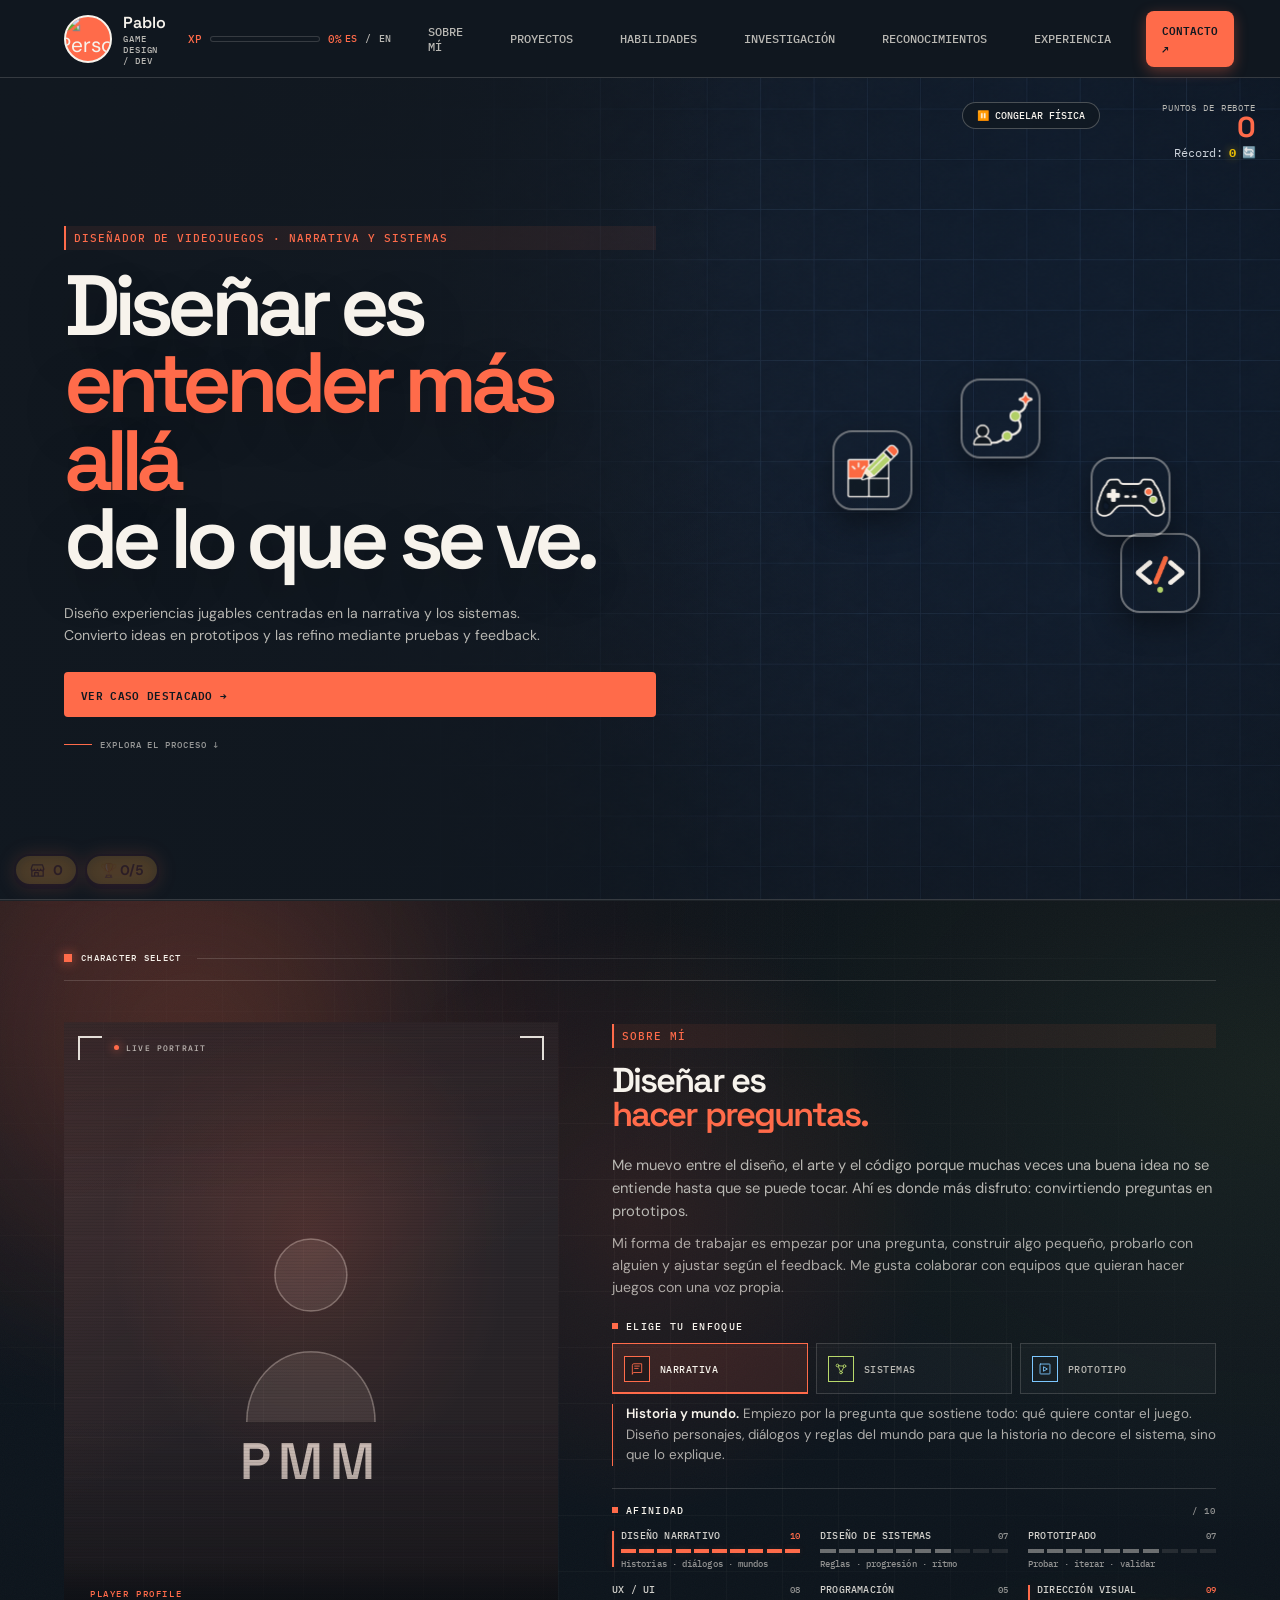
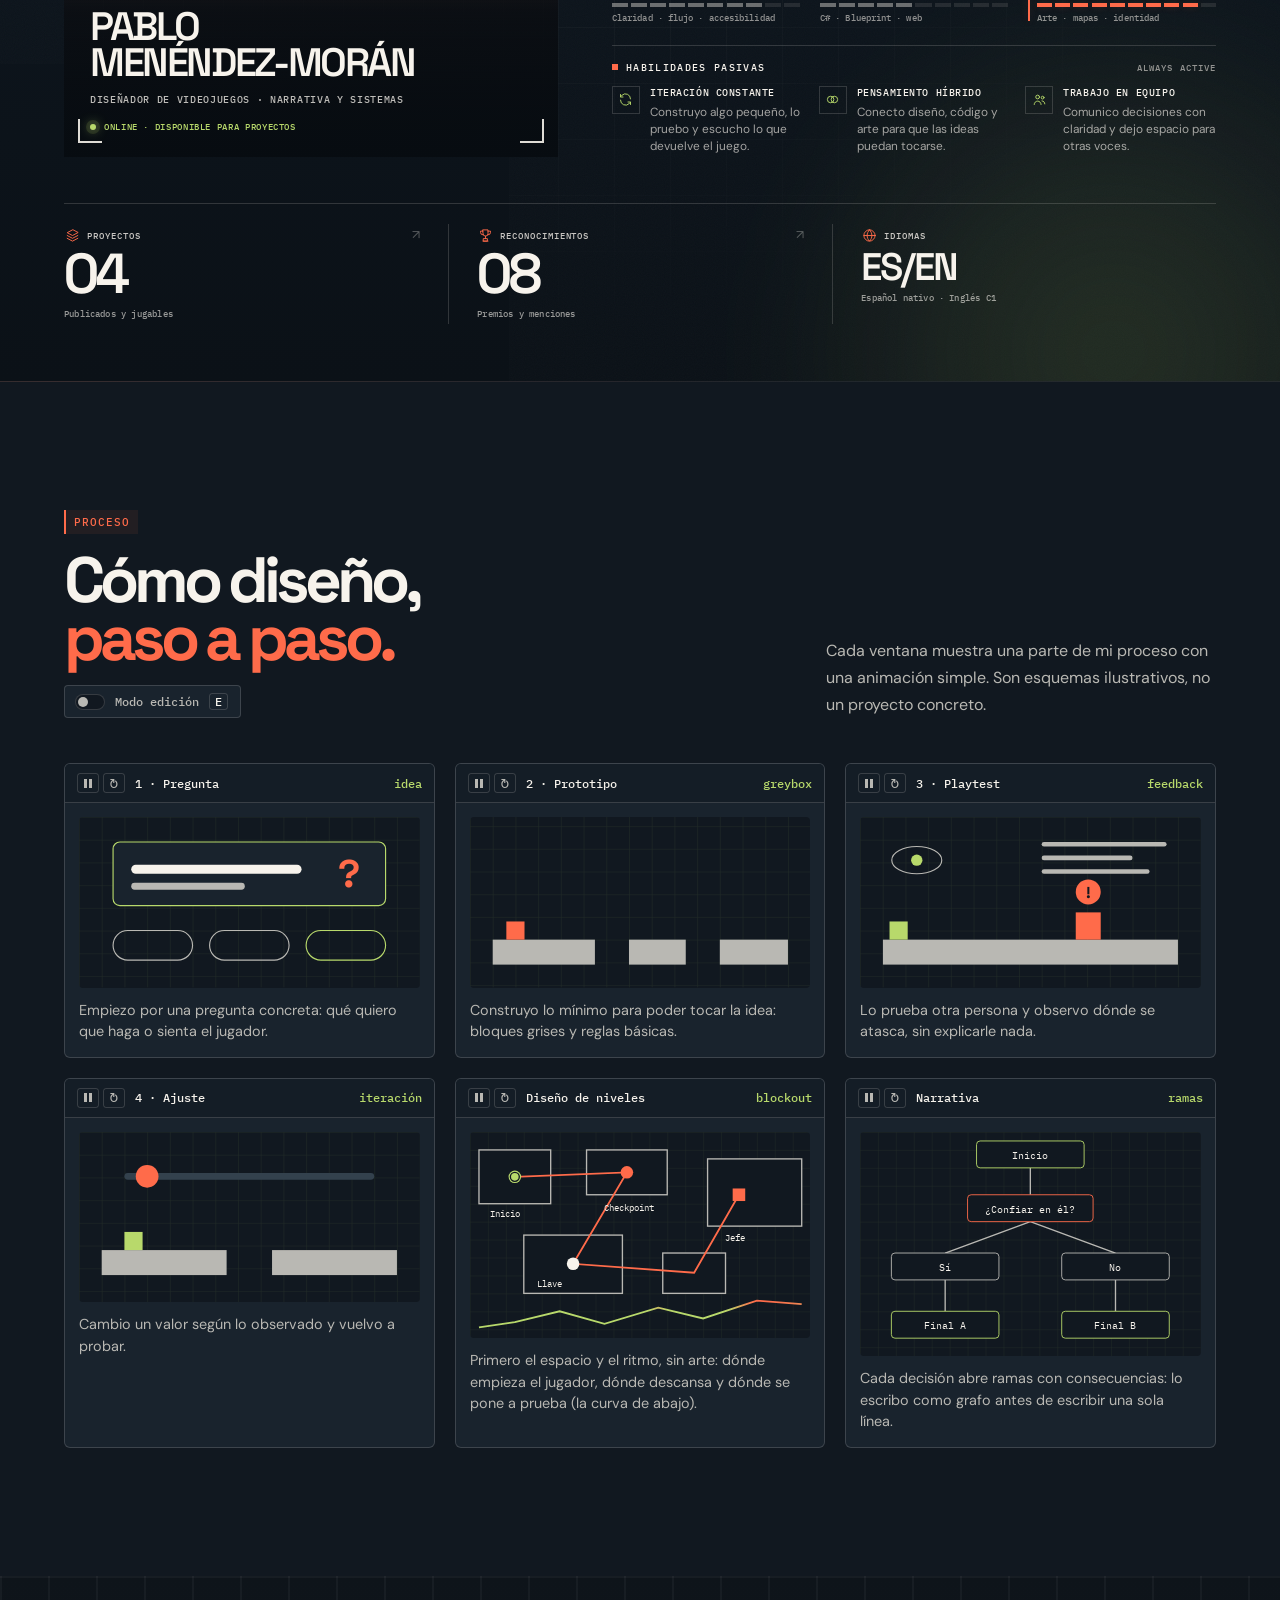
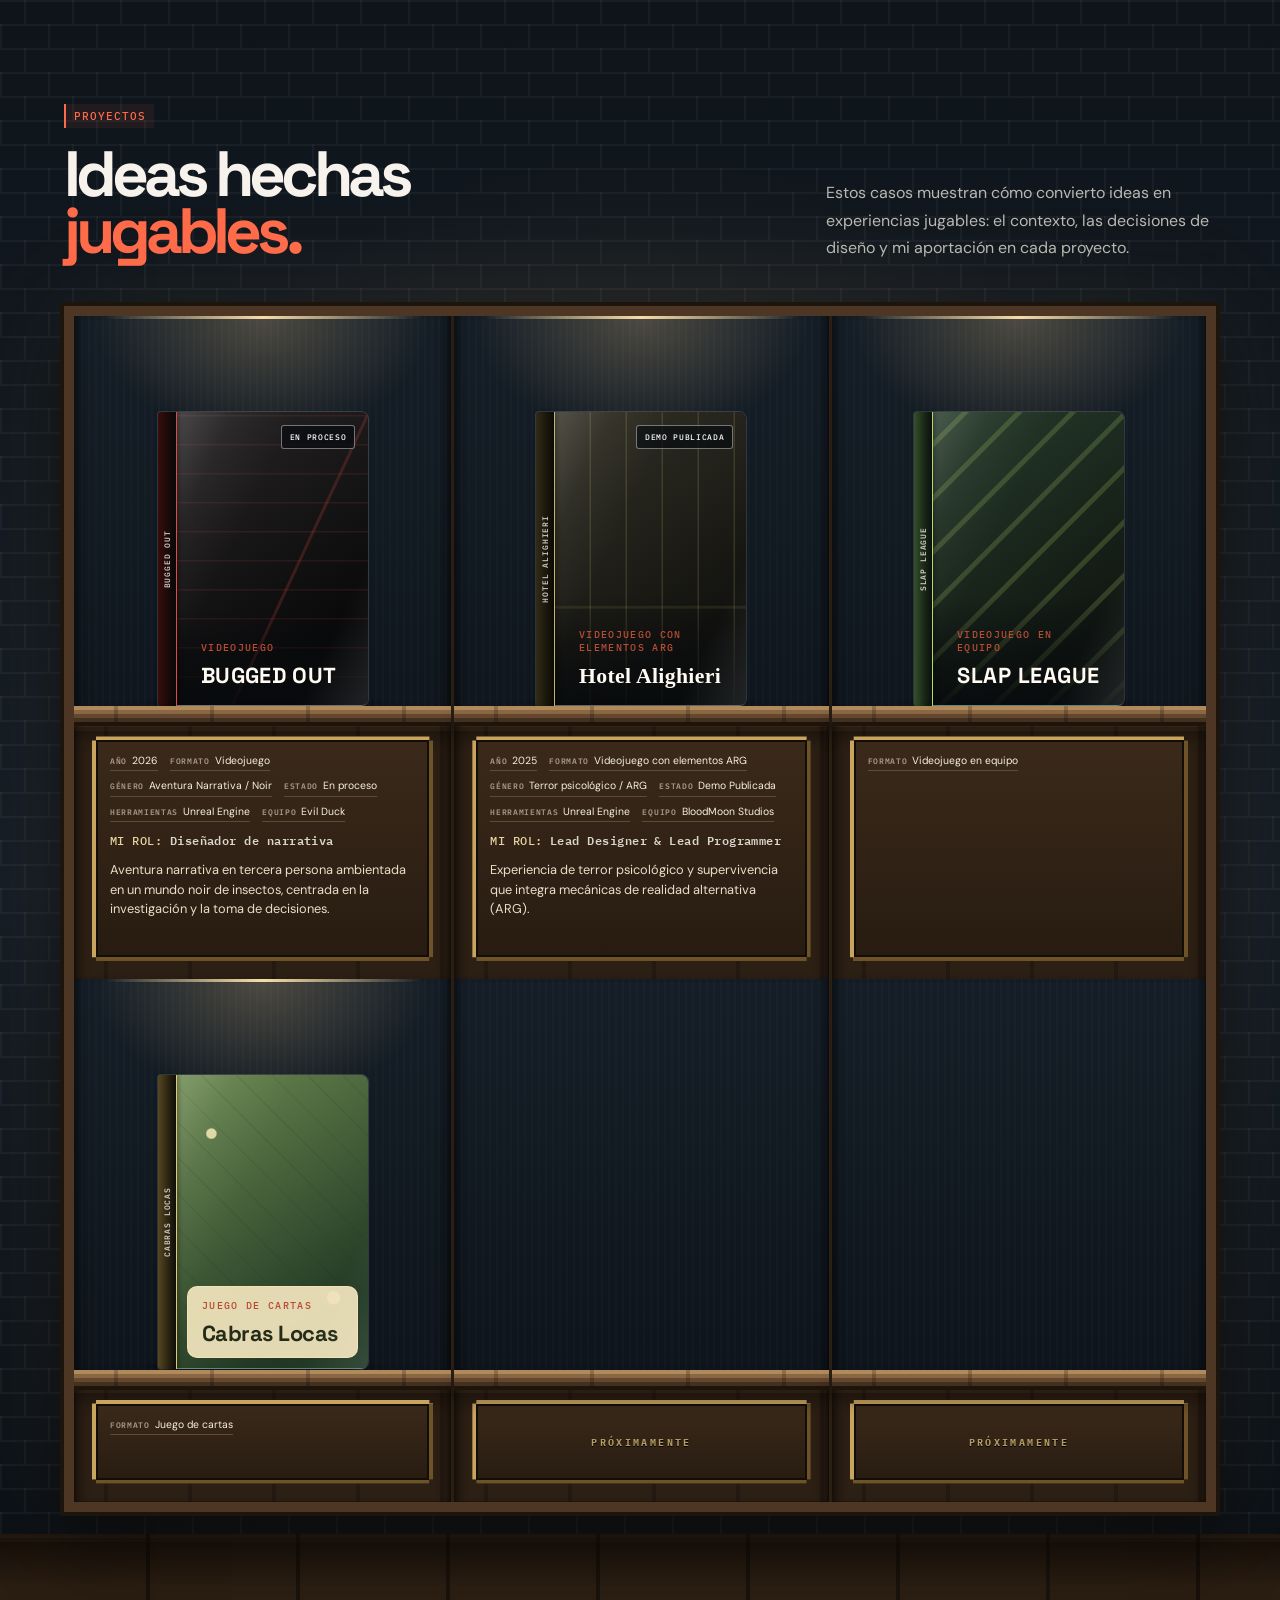
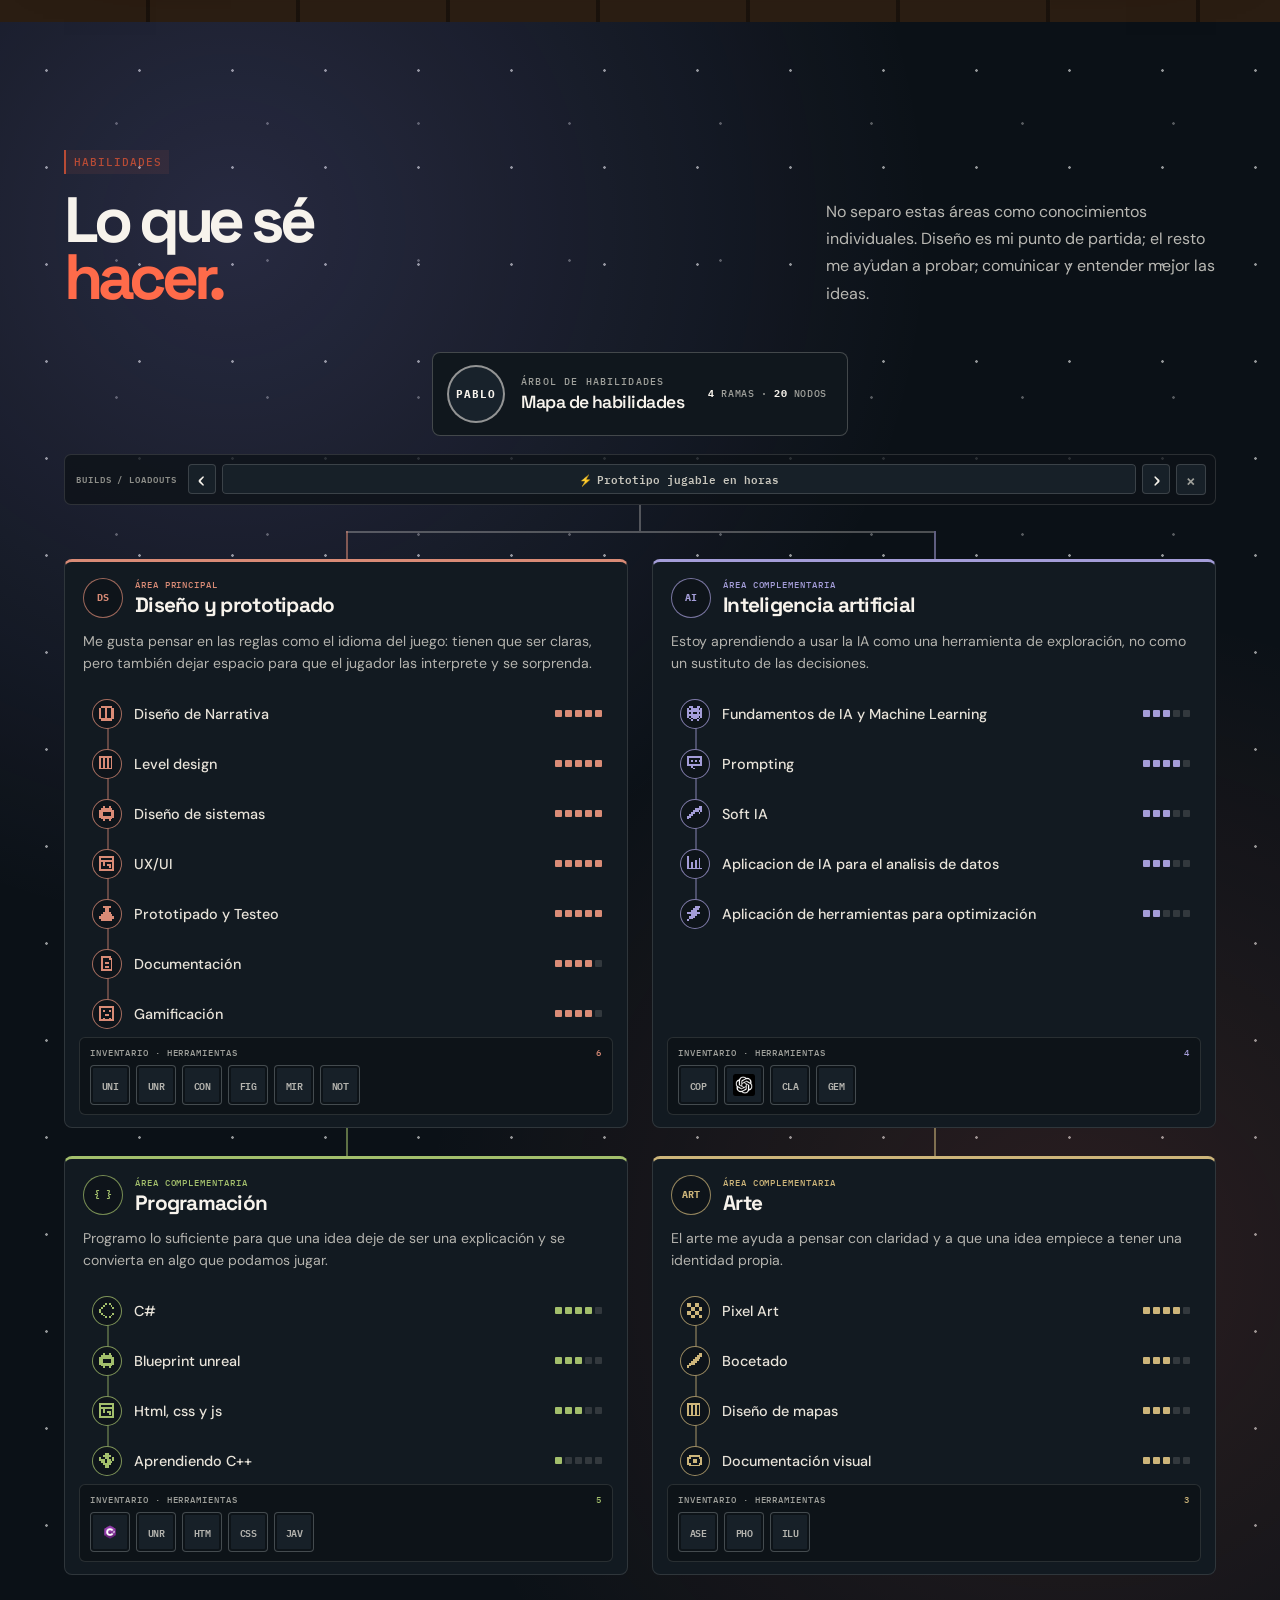
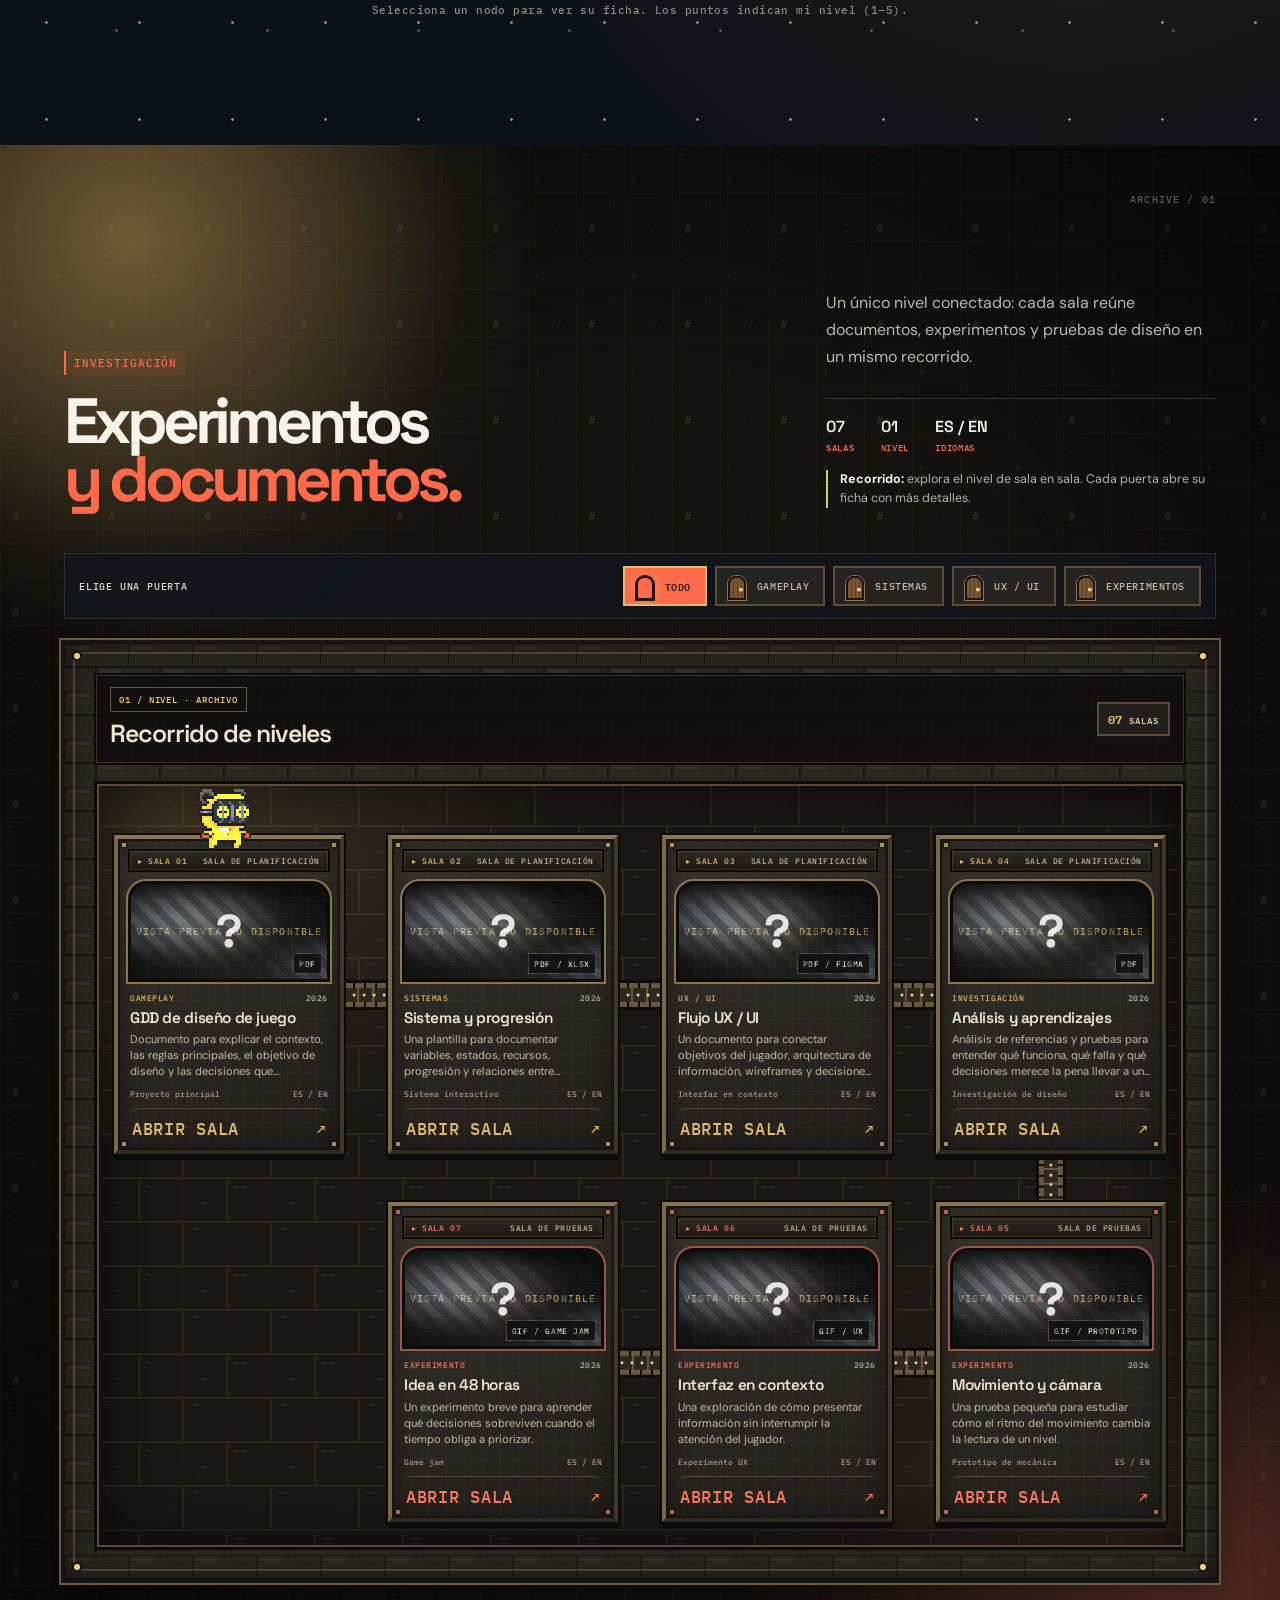
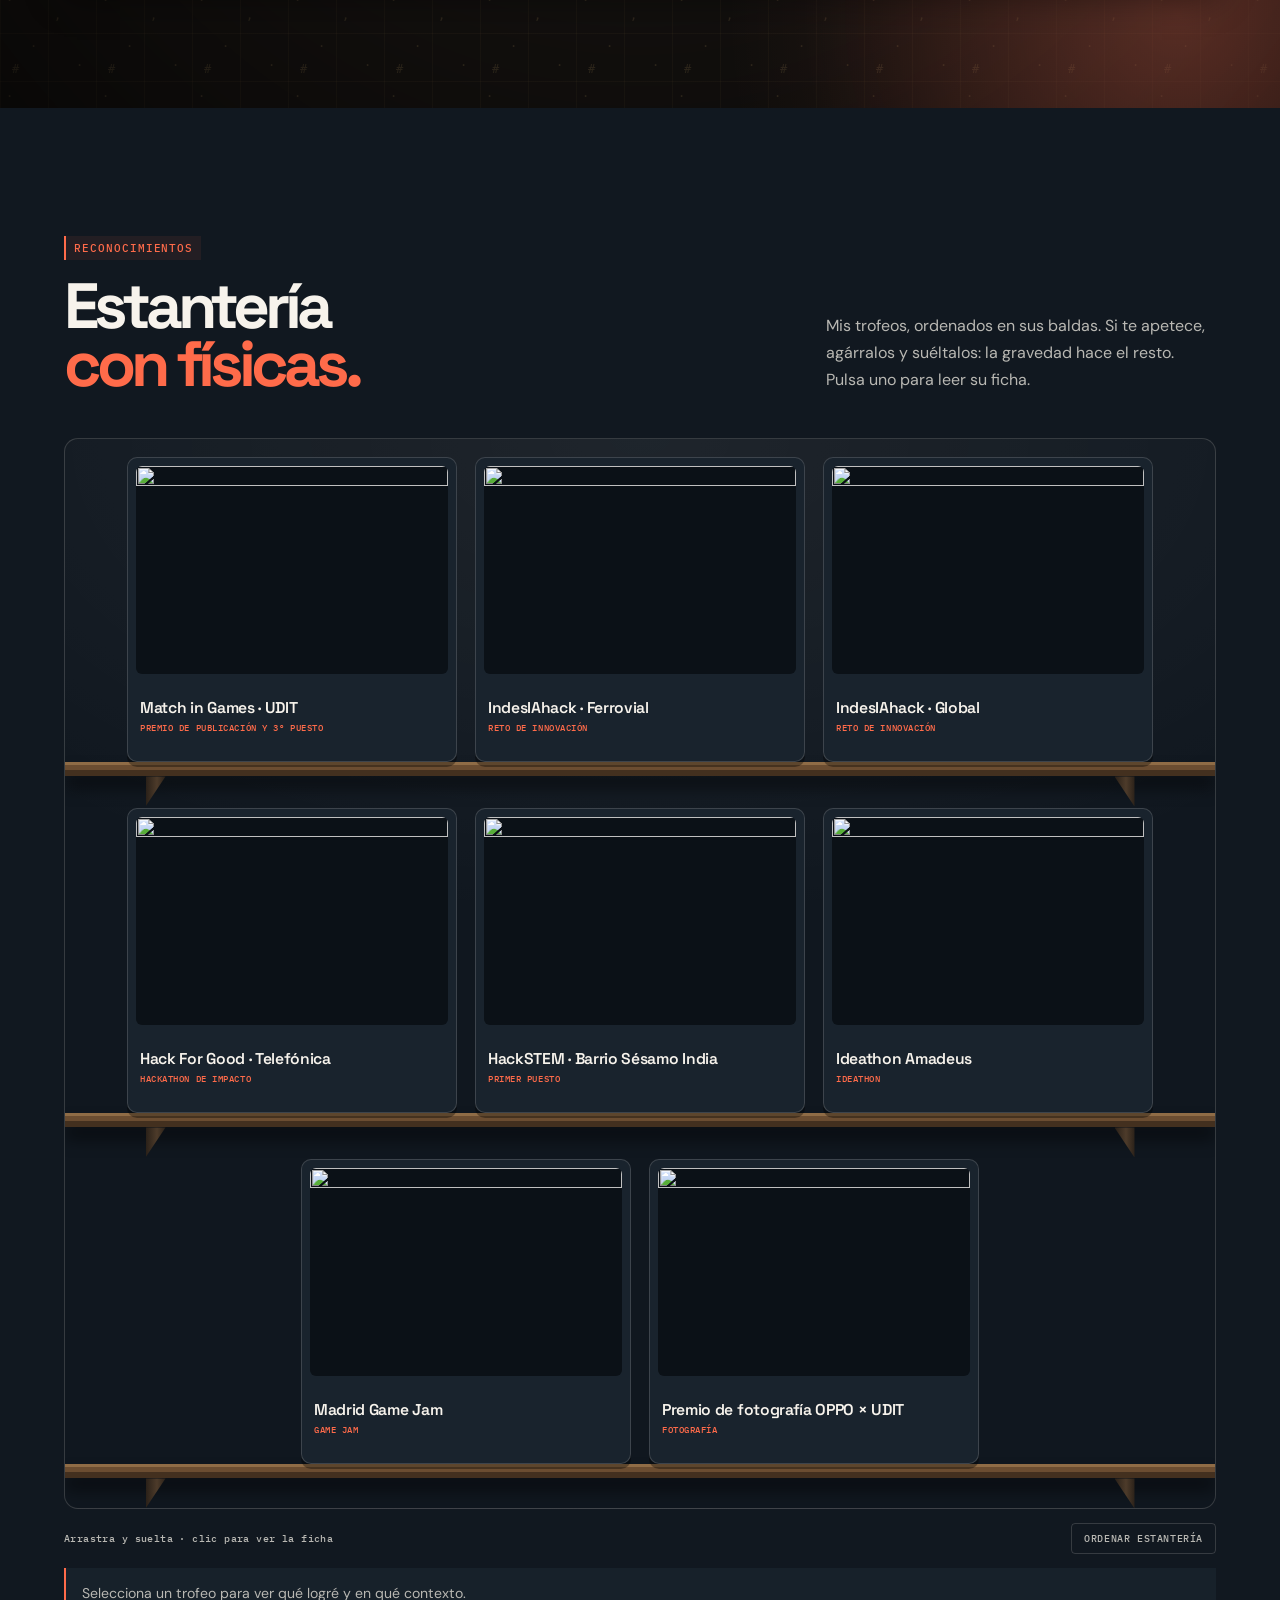
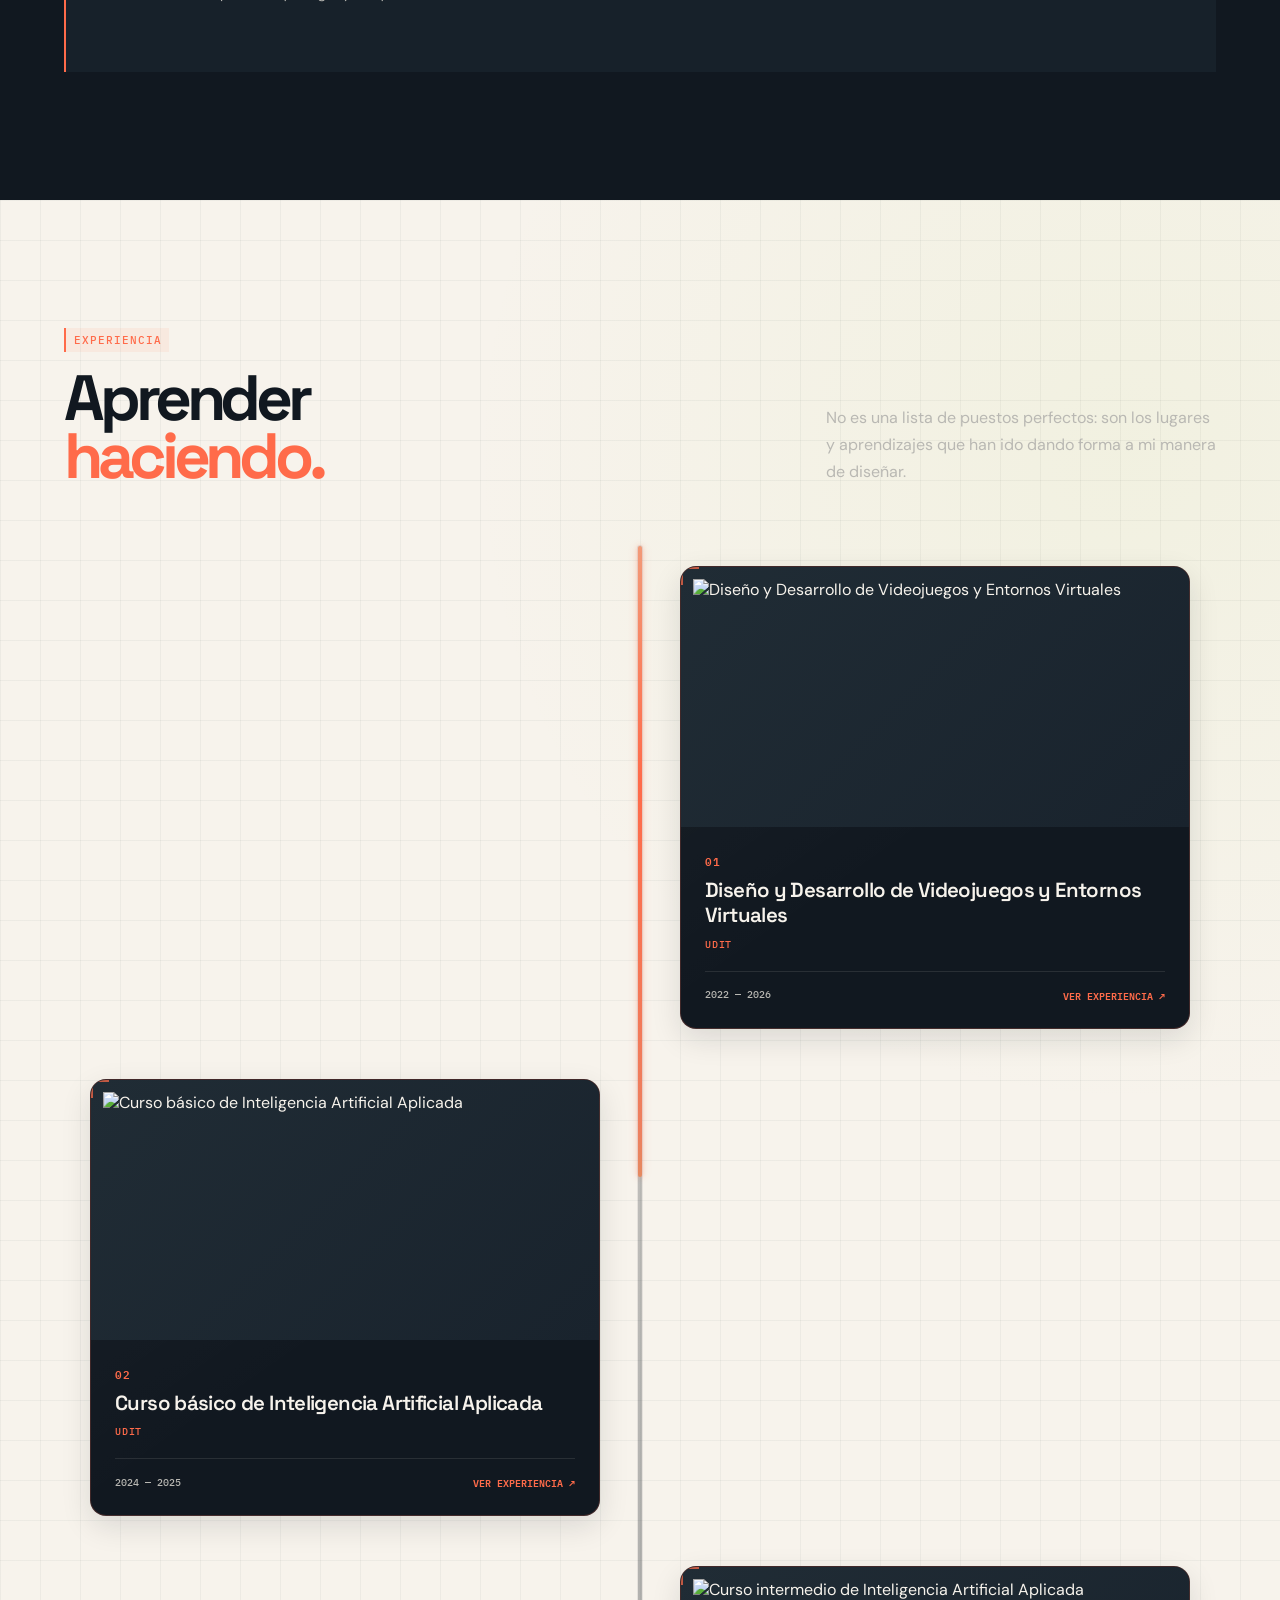
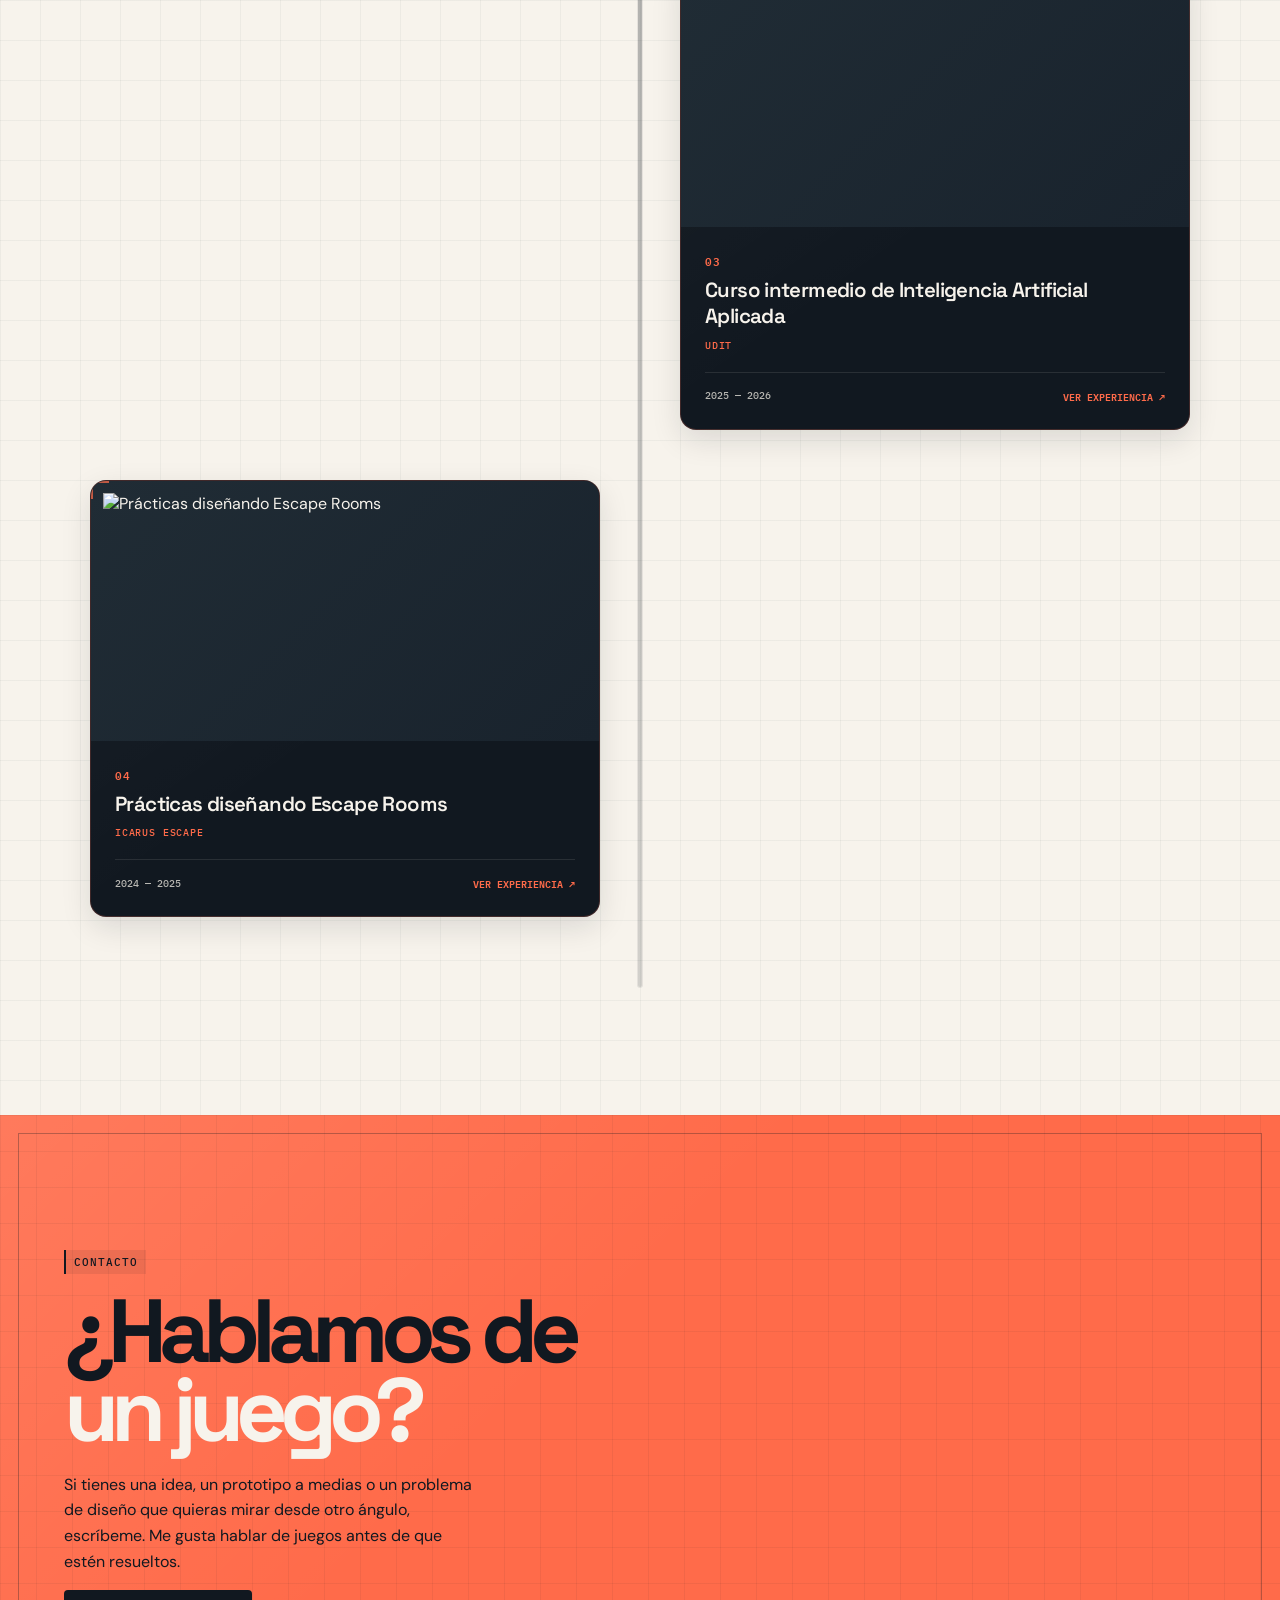
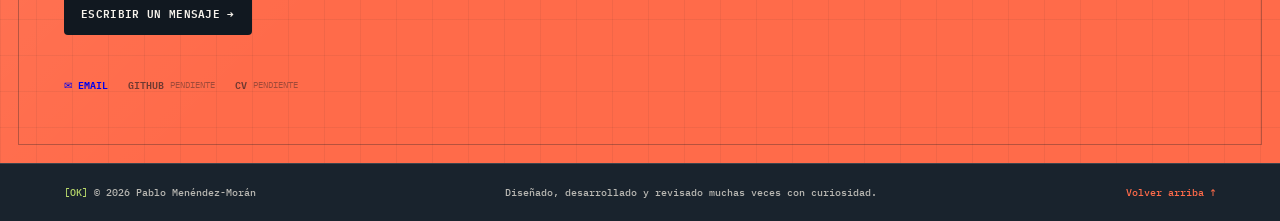
==== commit 53304c6b: "Añadir personajes y arreglo de fallos y mas interactividad Lo que pone en el titulo" ====
--- a/index.html
+++ b/index.html
@@ -12,7 +12,7 @@
     <title>Pablo · Game Design / Dev</title>
 
     <link rel="icon" href="data:," />
-    <link rel="stylesheet" href="styles.css?v=51" />
+    <link rel="stylesheet" href="styles.css?v=63" />
     <noscript>
       <style>
         .cs-reveal {
@@ -427,20 +427,36 @@
           <div class="documents-grid" id="documents-grid"></div>
         </section>
 
-        <!-- RECONOCIMIENTOS: tarjetas dinámicas y detalle modal. -->
-        <section class="section awards-section" id="awards">
+        <!-- RECONOCIMIENTOS: estantería con físicas (los trofeos se generan desde el bloque de script.js). -->
+        <section class="section shelf-section" id="awards" aria-labelledby="shelf-title">
           <div class="section-heading">
             <div>
               <p class="eyebrow">Reconocimientos</p>
-              <h2>Trabajo que<br /><em>deja señal.</em></h2>
+              <h2 id="shelf-title">Estantería<br /><em>con físicas.</em></h2>
             </div>
             <p class="section-intro">
-              Son momentos y proyectos que me han dado una excusa para seguir
-              haciendo cosas. Pulsa una tarjeta para conocer el contexto y ver
-              la referencia externa.
-            </p>
-          </div>
-          <div class="awards-grid" id="awards-grid"></div>
+              Mis trofeos, ordenados en sus baldas. Si te apetece, agárralos y
+              suéltalos: la gravedad hace el resto. Pulsa uno para leer su ficha.
+            </p>
+          </div>
+
+          <div class="shelf-cabinet" id="shelf-cabinet">
+            <div class="shelf-stage" id="shelf-stage">
+              <div class="shelf-planks" aria-hidden="true"></div>
+            </div>
+          </div>
+
+          <div class="shelf-toolbar">
+            <p class="shelf-hint">
+              <span class="shelf-hint-mouse">Arrastra para lanzar · clic para ver la ficha</span>
+              <span class="shelf-hint-touch">Mantén pulsado para arrastrar · toca para ver la ficha</span>
+            </p>
+            <button type="button" class="shelf-reset" id="shelf-reset">Ordenar estantería</button>
+          </div>
+
+          <div class="shelf-detail" id="shelf-detail" aria-live="polite">
+            <p class="shelf-detail-empty">Selecciona un trofeo para ver qué logré y en qué contexto.</p>
+          </div>
         </section>
 
         <!-- EXPERIENCIA: recorrido cronológico renderizado por JavaScript. -->
@@ -514,6 +530,6 @@
     </div>
 
       <!-- Comportamiento común: renderizado, idioma y controles. -->
-    <script src="script.js?v=46"></script>
+    <script src="script.js?v=56"></script>
   </body>
 </html>
--- a/styles.css
+++ b/styles.css
@@ -78,8 +78,9 @@
   width: 100%;
   height: 100%;
   display: block;
-  object-fit: cover;
-  transform: scale(1.2);
+  object-fit: contain;
+  object-position: center;
+  transform: scale(1.3);
   transform-origin: center;
 }
 .brand b,
@@ -9134,7 +9135,7 @@
 /* Muñeco del recorrido: GIF parado / corriendo */
 .pmm-pawn i{display:none}
 .pmm-pawn-sprite{position:absolute;left:-34px;top:-54px;width:68px;height:60px}
-.pmm-pawn-sprite img{position:absolute;inset:0;width:100%;height:100%;object-fit:contain;image-rendering:pixelated}
+.pmm-pawn-sprite img{position:absolute;inset:0;width:100%;height:100%;object-fit:contain;object-position:center;transform:scale(1.3);image-rendering:pixelated}
 .pmm-pawn .pmm-run{display:none}
 .pmm-pawn.is-walking .pmm-run{display:block}
 .pmm-pawn.is-walking .pmm-idle{display:none}
@@ -9970,3 +9971,707 @@
   45% { transform: rotate(var(--cursor-tilt, 0deg)) scale(0.78); }
   100% { transform: rotate(var(--cursor-tilt, 0deg)) scale(var(--cursor-scale, 1)); }
 }
+
+
+/* Proyectos: la placa informativa queda fuera del área interactiva de la caja. */
+.projects-section .project-card.game-box-card .gbc-stage {
+  display: flex;
+  flex: none;
+  color: inherit;
+  text-decoration: none;
+  cursor: pointer;
+}
+.projects-section .project-card.game-box-card .gbc-stage:focus-visible {
+  outline: 3px solid #f2d68e;
+  outline-offset: 5px;
+  z-index: 6;
+}
+.projects-section .project-card.game-box-card:has(.project-content:hover),
+.projects-section .project-card.game-box-card:has(.project-content.is-touch-hover) {
+  z-index: auto !important;
+}
+.projects-section .project-card.game-box-card:has(.project-content:hover) .gbc-case,
+.projects-section .project-card.game-box-card:has(.project-content.is-touch-hover) .gbc-case {
+  transform: none !important;
+}
+.projects-section .project-card.game-box-card:has(.project-content:hover) .gbc-disc,
+.projects-section .project-card.game-box-card:has(.project-content.is-touch-hover) .gbc-disc {
+  opacity: 0 !important;
+  visibility: hidden !important;
+  transform: translate(-50%, 0) rotate(0deg) !important;
+}
+.projects-section .project-card.game-box-card:has(.project-content:hover) .project-visual,
+.projects-section .project-card.game-box-card:has(.project-content.is-touch-hover) .project-visual {
+  filter: none !important;
+  transform: none !important;
+}
+.projects-section .project-card.game-box-card:has(.project-content:hover) .project-content > *,
+.projects-section .project-card.game-box-card:has(.project-content.is-touch-hover) .project-content > * {
+  opacity: 1 !important;
+  transform: none !important;
+}
+.projects-section .project-card.game-box-card .project-content {
+  cursor: default;
+  transition: none;
+}
+.projects-section .project-card.game-box-card .project-facts {
+  display: flex;
+  flex-wrap: wrap;
+  gap: 6px 12px;
+  margin: 0 0 8px;
+}
+.projects-section .project-card.game-box-card .project-fact {
+  display: inline-flex;
+  flex-wrap: wrap;
+  align-items: baseline;
+  gap: 2px 5px;
+  min-width: 0;
+  padding: 2px 0;
+  border-bottom: 1px solid rgba(231, 211, 160, 0.22);
+  color: #e7d3a0;
+  font-size: 0.65rem;
+  line-height: 1.35;
+}
+.projects-section .project-card.game-box-card .project-fact > span {
+  color: rgba(234, 223, 200, 0.62);
+  font: 600 0.53rem/1.35 var(--mono, monospace);
+  letter-spacing: 0.08em;
+  text-transform: uppercase;
+}
+.projects-section .project-card.game-box-card .project-fact strong {
+  color: #f7f0df;
+  font: 600 0.68rem/1.35 var(--body, inherit);
+}
+.projects-section .project-card.game-box-card .project-content .project-card-role {
+  display: block !important;
+  margin: 2px 0 6px !important;
+  color: #e7d3a0 !important;
+  font-size: 0.72rem !important;
+  line-height: 1.4 !important;
+}
+.projects-section .project-card.game-box-card .project-content .project-case-description {
+  margin-top: 5px !important;
+}
+.projects-section .project-card.game-box-card .gbc-stage.is-scroll-active .gbc-case,
+.projects-section .project-card.game-box-card .gbc-stage:is(:hover, .is-touch-hover, :focus-visible) .gbc-case {
+  transform: translateY(-14px);
+}
+.projects-section .project-card.game-box-card .gbc-stage.is-scroll-active .gbc-disc,
+.projects-section .project-card.game-box-card .gbc-stage:is(:hover, .is-touch-hover, :focus-visible) .gbc-disc {
+  opacity: 1;
+  visibility: visible;
+  transform: translate(-50%, -50%) rotate(40deg);
+  transition: transform 600ms cubic-bezier(0.2, 0.9, 0.3, 1.15) 80ms, opacity 200ms ease, visibility 0s;
+}
+.projects-section .project-card.game-box-card.is-scroll-active .gbc-case,
+.projects-section .project-card.game-box-card.is-scroll-active .gbc-disc {
+  transform: none !important;
+  opacity: 0 !important;
+  visibility: hidden !important;
+}
+@media (max-width: 800px) {
+  .projects-section .project-card.game-box-card .project-facts {
+    gap: 4px 9px;
+    margin-bottom: 6px;
+  }
+  .projects-section .project-card.game-box-card .project-fact {
+    font-size: 0.62rem;
+  }
+}
+
+
+/* Builds / loadouts: microinteracción para explorar sinergias del árbol. */
+.st-builds {
+  display: flex;
+  align-items: center;
+  flex-wrap: wrap;
+  gap: 7px;
+  margin: 18px auto 0;
+  padding: 8px 10px;
+  border: 1px solid rgba(247, 243, 236, 0.13);
+  border-radius: 7px;
+  background: rgba(13, 19, 24, 0.78);
+}
+.st-builds-label {
+  margin-right: 3px;
+  color: #8d8e89;
+  font: 600 0.58rem var(--mono);
+  letter-spacing: 0.1em;
+  white-space: nowrap;
+}
+.st-build-btn,
+.st-build-clear {
+  display: inline-flex;
+  align-items: center;
+  justify-content: center;
+  gap: 5px;
+  min-height: 30px;
+  border: 1px solid rgba(247, 243, 236, 0.16);
+  border-radius: 4px;
+  padding: 5px 9px;
+  background: #172028;
+  color: #c8c6bd;
+  font: 600 0.66rem var(--mono);
+  line-height: 1.2;
+  cursor: pointer;
+  transition: background-color 160ms ease, border-color 160ms ease, color 160ms ease, transform 160ms ease;
+}
+.st-build-btn:hover,
+.st-build-btn:focus-visible,
+.st-build-clear:hover,
+.st-build-clear:focus-visible {
+  border-color: #d98b76;
+  color: #f7f3ec;
+  outline: none;
+  transform: translateY(-1px);
+}
+.st-build-btn.is-active {
+  border-color: #d98b76;
+  background: rgba(217, 139, 118, 0.18);
+  color: #f7f3ec;
+  box-shadow: 0 0 0 1px rgba(217, 139, 118, 0.18);
+}
+.st-build-clear {
+  width: 30px;
+  padding: 5px;
+  color: #9fa09b;
+  font-size: 1rem;
+}
+.st-build-banner {
+  display: grid;
+  grid-template-columns: minmax(0, 1fr) auto;
+  align-items: center;
+  gap: 12px;
+  margin: 9px auto 0;
+  padding: 11px 13px;
+  border-left: 2px solid #d98b76;
+  border-radius: 0 5px 5px 0;
+  background: rgba(217, 139, 118, 0.08);
+  color: #d7d4cc;
+}
+.st-build-banner[hidden] { display: none; }
+.st-build-banner-copy { min-width: 0; }
+.st-build-banner strong { display: block; color: #f7f3ec; font: 600 0.83rem var(--display); }
+.st-build-banner p { margin: 3px 0 0; color: #aaa9a2; font-size: 0.76rem; line-height: 1.45; }
+.st-build-chips { display: flex; flex-wrap: wrap; justify-content: flex-end; gap: 4px; }
+.st-build-chips span {
+  border: 1px solid rgba(247, 243, 236, 0.15);
+  border-radius: 999px;
+  padding: 4px 7px;
+  color: #d7d4cc;
+  font: 500 0.58rem var(--mono);
+  white-space: nowrap;
+}
+.st-node,
+.skills-section .st-slot { transition: opacity 180ms ease, filter 180ms ease, background-color 160ms ease, border-color 160ms ease; }
+.st-node.is-dimmed,
+.skills-section .st-slot.is-dimmed { opacity: 0.25; filter: saturate(0.35); }
+.st-node.is-synergy,
+.skills-section .st-slot.is-synergy { opacity: 1; filter: none; }
+.st-node.is-synergy { background: rgba(217, 139, 118, 0.1); border-color: rgba(217, 139, 118, 0.42); }
+.skills-section .st-slot.is-synergy { border-color: #d98b76; box-shadow: inset 0 0 0 2px #0d1318, 0 0 0 1px rgba(217, 139, 118, 0.24); }
+
+@media (max-width: 820px) {
+  .st-builds { align-items: stretch; }
+  .st-builds-label { flex: 0 0 100%; }
+  .st-build-btn { flex: 1 1 190px; }
+  .st-build-clear { flex: 0 0 30px; }
+  .st-build-banner { grid-template-columns: 1fr; }
+  .st-build-chips { justify-content: flex-start; }
+}
+@media (max-width: 440px) {
+  .st-builds { margin-top: 14px; padding: 8px; }
+  .st-build-btn { flex-basis: 100%; justify-content: flex-start; }
+  .st-build-clear { align-self: flex-end; }
+  .st-build-banner { padding: 10px; }
+}
+
+
+/* Evolución de Builds / Loadouts: rejilla compacta y ampliable. */
+.st-builds {
+  display: grid;
+  grid-template-columns: minmax(120px, auto) repeat(4, minmax(0, 1fr)) auto;
+  align-items: center;
+  gap: 6px;
+  padding: 9px;
+}
+.st-builds-label {
+  margin: 0 5px 0 2px;
+}
+.st-build-btn {
+  min-width: 0;
+  width: 100%;
+  overflow: hidden;
+  text-overflow: ellipsis;
+  white-space: nowrap;
+}
+.st-build-clear { justify-self: end; }
+
+/* La luz de llegada aparece por nodo, siguiendo el orden de la build activa. */
+.st-node.is-synergy {
+  position: relative;
+  overflow: visible;
+}
+.st-node.is-synergy::after {
+  content: "";
+  position: absolute;
+  left: -5px;
+  top: 50%;
+  width: 5px;
+  height: 5px;
+  border-radius: 50%;
+  background: #ffe4bd;
+  box-shadow: 0 0 5px 2px #f6a47f, 0 0 14px 4px rgba(217, 139, 118, 0.6);
+  opacity: 0;
+  transform: translate(-8px, -50%) scale(0.35);
+  pointer-events: none;
+  animation: st-node-light-arrival 720ms cubic-bezier(0.2, 0.8, 0.25, 1) forwards;
+  animation-delay: calc(var(--build-index, 0) * 150ms);
+}
+.st-node.is-synergy .st-ico {
+  animation: st-node-icon-arrival 620ms ease-out both;
+  animation-delay: calc(var(--build-index, 0) * 150ms + 90ms);
+}
+@keyframes st-node-light-arrival {
+  0% { opacity: 0; transform: translate(-8px, -50%) scale(0.35); }
+  32% { opacity: 1; }
+  68% { opacity: 1; transform: translate(6px, -50%) scale(1); }
+  100% { opacity: 0; transform: translate(12px, -50%) scale(0.2); }
+}
+@keyframes st-node-icon-arrival {
+  0% { filter: brightness(1); box-shadow: 0 0 0 rgba(246, 164, 127, 0); }
+  42% { filter: brightness(1.6); box-shadow: 0 0 0 4px rgba(246, 164, 127, 0.22), 0 0 18px rgba(246, 164, 127, 0.7); }
+  100% { filter: brightness(1); box-shadow: 0 0 0 rgba(246, 164, 127, 0); }
+}
+
+@media (max-width: 1000px) {
+  .st-builds { grid-template-columns: minmax(120px, auto) repeat(3, minmax(0, 1fr)) auto; }
+}
+@media (max-width: 820px) {
+  .st-builds {
+    grid-template-columns: repeat(2, minmax(0, 1fr)) auto;
+    align-items: stretch;
+  }
+  .st-builds-label { grid-column: 1 / -1; }
+  .st-build-btn { flex: none; }
+  .st-build-clear { align-self: center; }
+}
+@media (max-width: 440px) {
+  .st-builds { grid-template-columns: minmax(0, 1fr) auto; }
+  .st-build-btn { white-space: normal; min-height: 38px; text-align: left; justify-content: flex-start; }
+  .st-build-clear { align-self: center; }
+}
+
+
+/* Carrusel de Builds: una sola tarjeta visible y navegación circular. */
+.st-builds {
+  grid-template-columns: auto 28px minmax(0, 1fr) 28px 30px;
+  min-width: 0;
+}
+.st-builds-label { grid-column: auto; }
+.st-build-viewport {
+  min-width: 0;
+  overflow: hidden;
+  border-radius: 4px;
+}
+.st-build-track {
+  display: flex;
+  width: 100%;
+  transform: translateX(calc(var(--build-slide, 0) * -100%));
+  transition: transform 360ms cubic-bezier(0.2, 0.8, 0.25, 1);
+}
+.st-build-track .st-build-btn {
+  flex: 0 0 100%;
+  width: 100%;
+}
+.st-build-arrow {
+  display: grid;
+  place-items: center;
+  width: 28px;
+  height: 30px;
+  border: 1px solid rgba(247, 243, 236, 0.16);
+  border-radius: 4px;
+  background: #172028;
+  color: #f7f3ec;
+  font: 400 1.35rem/1 var(--mono);
+  cursor: pointer;
+  transition: border-color 160ms ease, background-color 160ms ease, transform 160ms ease;
+}
+.st-build-arrow:hover,
+.st-build-arrow:focus-visible {
+  border-color: #d98b76;
+  background: rgba(217, 139, 118, 0.18);
+  outline: none;
+  transform: translateY(-1px);
+}
+.st-build-clear { grid-column: auto; }
+
+/* Refuerzo de la llegada: el punto recorre el nodo y deja un resplandor visible. */
+.st-node.is-synergy::after {
+  left: -9px;
+  width: 8px;
+  height: 8px;
+  box-shadow: 0 0 7px 3px #ffe4bd, 0 0 20px 7px rgba(217, 139, 118, 0.82);
+  animation-duration: 1.15s;
+}
+.st-node.is-synergy .st-ico {
+  animation-duration: 900ms;
+}
+
+@media (max-width: 600px) {
+  .st-builds {
+    grid-template-columns: 28px minmax(0, 1fr) 28px 30px;
+    gap: 5px;
+  }
+  .st-builds-label { display: none; }
+}
+
+
+/* ==========================================================================
+   25. RECONOCIMIENTOS · Estantería con físicas
+   ========================================================================== */
+.shelf-section {
+  --sh-accent:  var(--accent,  var(--coral, #ff6b4a));
+  --sh-surface: var(--surface, var(--soft,  #19232d));
+  --sh-border:  var(--border,  var(--line,  rgba(247, 243, 236, 0.16)));
+  --sh-text:    var(--text,    var(--paper, #f7f3ec));
+  --sh-muted:   var(--muted,   #b9b8b3);
+  --sh-display: var(--font-display, var(--display, "Space Grotesk", sans-serif));
+  --sh-mono:    var(--font-mono,    var(--mono, "IBM Plex Mono", monospace));
+  --sh-wood:    #4d3623;
+  --sh-wood-hi: #8f6c46;
+  --tw: 300px;
+  --th: 290px;
+  background: var(--ink, #111820);
+  color: var(--sh-text);
+}
+
+.shelf-cabinet {
+  padding: 0;
+  border: 0;
+  background: none;
+  box-shadow: none;
+}
+.shelf-stage {
+  position: relative;
+  overflow: hidden;
+  min-height: 160px;
+  border: 1px solid var(--sh-border);
+  border-radius: 14px;
+  background:
+    radial-gradient(120% 70% at 50% 0%, rgba(255, 255, 255, 0.06), transparent 65%),
+    rgba(17, 24, 32, 0.55);
+  user-select: none;
+  -webkit-user-select: none;
+  -webkit-touch-callout: none;
+}
+
+.shelf-planks { position: absolute; inset: 0; pointer-events: none; }
+.shelf-plank {
+  position: absolute;
+  left: 0; right: 0;
+  height: 14px;
+  background: linear-gradient(var(--sh-wood-hi) 0 3px, #6b4d31 3px 8px, #43301f 8px 14px);
+  box-shadow: 0 12px 16px rgba(0, 0, 0, 0.5);
+}
+/* Soportes metálicos bajo cada balda */
+.shelf-plank::before,
+.shelf-plank::after {
+  content: "";
+  position: absolute;
+  top: 14px;
+  width: 20px;
+  height: 30px;
+  background: linear-gradient(90deg, #2a2119, #4d3b2a 55%, #2a2119);
+}
+.shelf-plank::before { left: 7%;  clip-path: polygon(0 0, 100% 0, 0 100%); }
+.shelf-plank::after  { right: 7%; clip-path: polygon(0 0, 100% 0, 100% 100%); }
+
+.shelf-trophy {
+  position: absolute;
+  top: 0; left: 0;
+  z-index: 1;
+  width: var(--tw);
+  height: var(--th);
+  display: flex;
+  flex-direction: column;
+  align-items: stretch;
+  justify-content: flex-start;
+  gap: 0;
+  padding: 8px 8px 0;
+  border: 1px solid var(--sh-border);
+  border-radius: 10px;
+  background: var(--sh-surface);
+  color: var(--sh-text);
+  text-align: left;
+  cursor: grab;
+  touch-action: pan-y;
+  -webkit-tap-highlight-color: transparent;
+  box-shadow: 0 5px 0 rgba(0, 0, 0, 0.35);
+  will-change: transform;
+  transition: border-color 0.2s ease, box-shadow 0.2s ease;
+}
+.shelf-trophy:hover { border-color: color-mix(in srgb, var(--sh-accent) 60%, transparent); }
+.shelf-trophy:focus-visible { outline: 2px solid var(--sh-accent); outline-offset: 3px; }
+.shelf-trophy[aria-pressed="true"] {
+  border-color: var(--sh-accent);
+  box-shadow: 0 5px 0 rgba(0, 0, 0, 0.35), 0 0 0 1px var(--sh-accent);
+}
+.shelf-trophy.is-armed,
+.shelf-trophy.is-dragging {
+  cursor: grabbing;
+  border-color: var(--sh-accent);
+  box-shadow: 0 14px 22px rgba(0, 0, 0, 0.45);
+}
+.shelf-trophy-img {
+  display: block;
+  flex: none;
+  width: 100%;
+  aspect-ratio: 3 / 2;
+  object-fit: cover;
+  border-radius: 6px;
+  background: #0b1117;
+  pointer-events: none;
+  -webkit-user-drag: none;
+  user-select: none;
+}
+.shelf-trophy-copy {
+  flex: 1;
+  min-height: 0;
+  display: flex;
+  flex-direction: column;
+  justify-content: center;
+  gap: 4px;
+  padding: 8px 4px 10px;
+}
+.shelf-trophy-title {
+  display: -webkit-box;
+  overflow: hidden;
+  font: 600 0.98rem/1.15 var(--sh-display);
+  letter-spacing: -0.02em;
+  -webkit-line-clamp: 2;
+  -webkit-box-orient: vertical;
+}
+.shelf-trophy-event {
+  max-width: 100%;
+  overflow: hidden;
+  color: var(--sh-accent);
+  font: 500 0.58rem var(--sh-mono);
+  letter-spacing: 0.06em;
+  text-overflow: ellipsis;
+  text-transform: uppercase;
+  white-space: nowrap;
+}
+
+.shelf-toolbar {
+  display: flex;
+  align-items: center;
+  justify-content: space-between;
+  gap: 16px;
+  flex-wrap: wrap;
+  margin-top: 14px;
+}
+.shelf-hint {
+  margin: 0;
+  color: var(--sh-muted);
+  font: 500 0.64rem var(--sh-mono);
+  letter-spacing: 0.04em;
+}
+.shelf-hint-touch { display: none; }
+@media (hover: none) {
+  .shelf-hint-mouse { display: none; }
+  .shelf-hint-touch { display: inline; }
+}
+.shelf-reset {
+  padding: 8px 12px;
+  border: 1px solid var(--sh-border);
+  border-radius: 4px;
+  background: transparent;
+  color: var(--sh-muted);
+  font: 500 0.62rem var(--sh-mono);
+  letter-spacing: 0.06em;
+  text-transform: uppercase;
+  transition: color 0.2s ease, border-color 0.2s ease;
+}
+.shelf-reset:hover,
+.shelf-reset:focus-visible {
+  border-color: var(--sh-accent);
+  color: var(--sh-text);
+  outline: none;
+}
+.shelf-reset:active { transform: scale(0.97); }
+
+/* Ficha inferior: imagen + información, como la antigua ventana */
+.shelf-detail {
+  min-height: 104px;
+  margin-top: 14px;
+  padding: 16px;
+  border-left: 2px solid var(--sh-accent);
+  background: color-mix(in srgb, var(--sh-surface) 80%, transparent);
+}
+.shelf-detail p { margin: 0; }
+.shelf-detail-empty { color: var(--sh-muted); font-size: 0.88rem; }
+.shelf-detail.has-award {
+  display: grid;
+  grid-template-columns: minmax(0, 5fr) minmax(0, 6fr);
+  gap: clamp(20px, 3vw, 36px);
+  align-items: center;
+  padding: clamp(16px, 2.4vw, 28px);
+}
+.shelf-detail-media { min-width: 0; }
+.shelf-detail-image {
+  display: block;
+  width: 100%;
+  max-height: 420px;
+  padding: 12px;
+  object-fit: contain;
+  background: #e6e1d7;
+}
+.shelf-detail-body { min-width: 0; }
+.shelf-detail-kicker {
+  color: var(--sh-accent);
+  font: 500 0.62rem var(--sh-mono);
+  letter-spacing: 0.1em;
+  text-transform: uppercase;
+}
+.shelf-detail h3 {
+  margin: 8px 0 6px;
+  font: 600 clamp(1.4rem, 2.6vw, 2.1rem)/1.08 var(--sh-display);
+  letter-spacing: -0.03em;
+}
+.shelf-detail-category {
+  color: var(--sh-muted);
+  font: 500 0.64rem var(--sh-mono);
+  letter-spacing: 0.08em;
+  text-transform: uppercase;
+}
+.shelf-detail-text {
+  margin-top: 14px !important;
+  color: var(--sh-muted);
+  font-size: 0.95rem;
+  line-height: 1.65;
+  max-width: 62ch;
+}
+.shelf-detail-link {
+  display: inline-block;
+  margin-top: 20px;
+  padding: 11px 16px;
+  border: 1px solid var(--sh-accent);
+  border-radius: 4px;
+  color: var(--sh-text);
+  font: 600 0.72rem var(--sh-mono);
+  letter-spacing: 0.06em;
+  text-decoration: none;
+  text-transform: uppercase;
+  transition: background 0.2s ease, color 0.2s ease;
+}
+.shelf-detail-link:hover,
+.shelf-detail-link:focus-visible {
+  background: var(--sh-accent);
+  color: var(--ink, #111820);
+  outline: none;
+}
+
+@media (max-width: 800px) {
+  .shelf-detail.has-award { grid-template-columns: 1fr; }
+  .shelf-detail-image { padding: 8px; }
+}
+@media (max-width: 560px) {
+  .shelf-plank::before, .shelf-plank::after { width: 14px; height: 22px; }
+  .shelf-trophy { padding: 6px 6px 0; }
+  .shelf-trophy-copy { padding: 6px 3px 8px; gap: 3px; }
+  .shelf-trophy-title { font-size: 0.8rem; }
+  .shelf-trophy-event { font-size: 0.5rem; }
+}
+
+
+/* Banderas de experiencia: marcador tenue antes del checkpoint y bandera completa al llegar. */
+.pmm-flag {
+  opacity: 0.42;
+  transition: opacity 220ms ease;
+}
+.pmm-flag i {
+  transform: scaleY(0.38);
+  transform-origin: bottom;
+  opacity: 0.7;
+}
+.pmm-flag b {
+  transform: scaleX(0.22);
+  transform-origin: left;
+  opacity: 0.72;
+}
+.pmm-flag.is-planted {
+  opacity: 1;
+}
+.pmm-flag.is-planted i {
+  opacity: 1;
+}
+.pmm-flag.is-planted b {
+  opacity: 1;
+}
+.pmm-flag.is-instant i,
+.pmm-flag.is-instant b {
+  transform: scaleY(1);
+  opacity: 1;
+}
+
+
+/* Estados dinámicos finales: XP y checkpoints usan el enfoque activo. */
+.ed-xp b,
+.topbar .ed-xp b {
+  color: var(--pmm-accent, var(--coral, var(--lime))) !important;
+}
+.ed-xp-track i,
+.topbar .ed-xp-track i {
+  background: var(--pmm-accent, var(--coral, var(--lime))) !important;
+  box-shadow: 0 0 9px var(--pmm-accent, var(--coral, transparent));
+  transition: width 260ms ease, background-color 260ms ease, box-shadow 260ms ease;
+}
+.ed-xp-pct,
+.topbar .ed-xp-pct {
+  color: var(--pmm-accent, var(--coral, var(--muted))) !important;
+}
+.experience-list .pmm-flag {
+  display: block !important;
+  visibility: visible !important;
+  opacity: 0.55 !important;
+}
+.experience-list .pmm-flag.is-planted {
+  opacity: 1 !important;
+}
+.experience-list .pmm-flag i {
+  display: block !important;
+  transform: scaleY(0.42) !important;
+}
+.experience-list .pmm-flag b {
+  display: block !important;
+  transform: scaleX(0.28) !important;
+}
+.experience-list .pmm-flag.is-planted i,
+.experience-list .pmm-flag.is-instant i {
+  transform: scaleY(1) !important;
+}
+.experience-list .pmm-flag.is-planted b,
+.experience-list .pmm-flag.is-instant b {
+  transform: scaleX(1) !important;
+}
+
+
+/* Estado persistente del enfoque también en la cabecera de las fichas. */
+.brand-character-mask,
+.topbar .nav-cta {
+  background-color: var(--pmm-accent, var(--coral)) !important;
+}
+.ed-xp b,
+.topbar .ed-xp b {
+  color: var(--pmm-accent, var(--coral, var(--lime))) !important;
+}
+.ed-xp-track i,
+.topbar .ed-xp-track i {
+  background: var(--pmm-accent, var(--coral, var(--lime))) !important;
+  box-shadow: 0 0 9px var(--pmm-accent, transparent);
+}
+.ed-xp-pct,
+.topbar .ed-xp-pct {
+  color: var(--pmm-accent, var(--coral, var(--muted))) !important;
+}
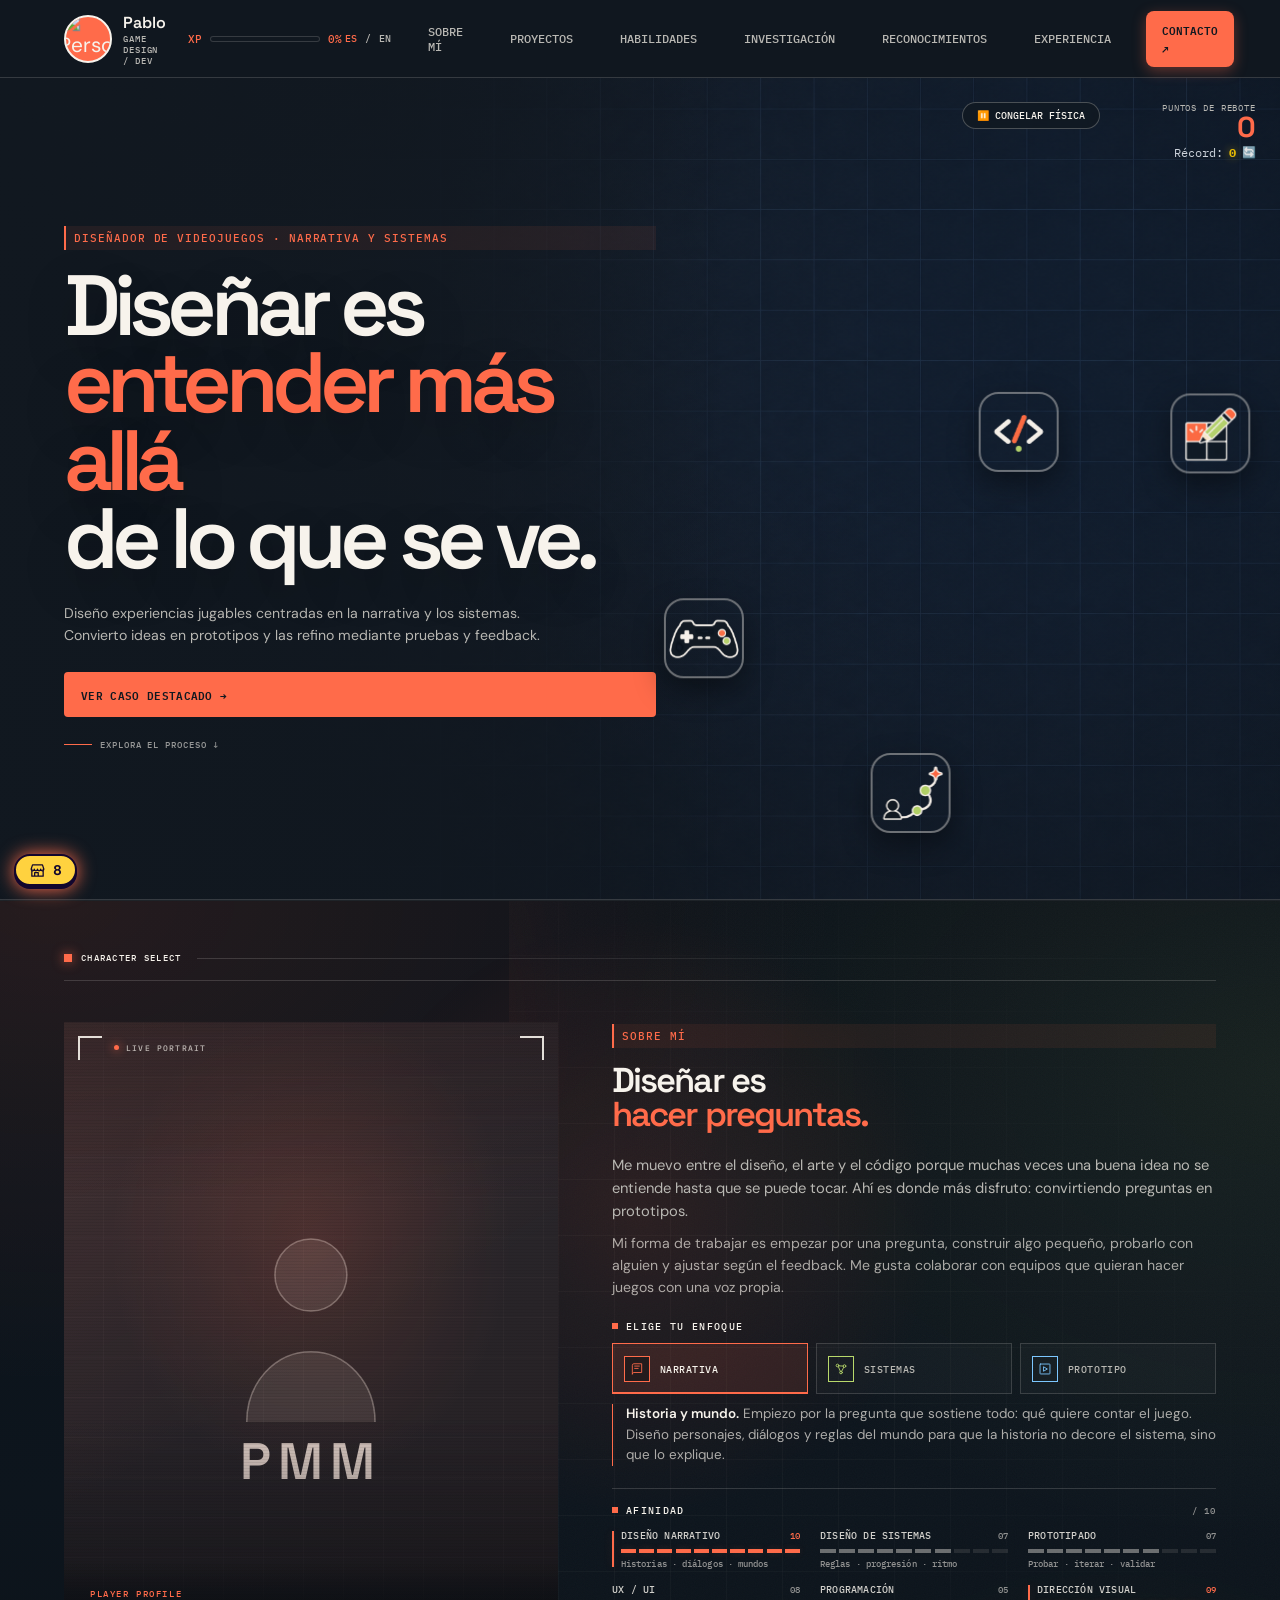
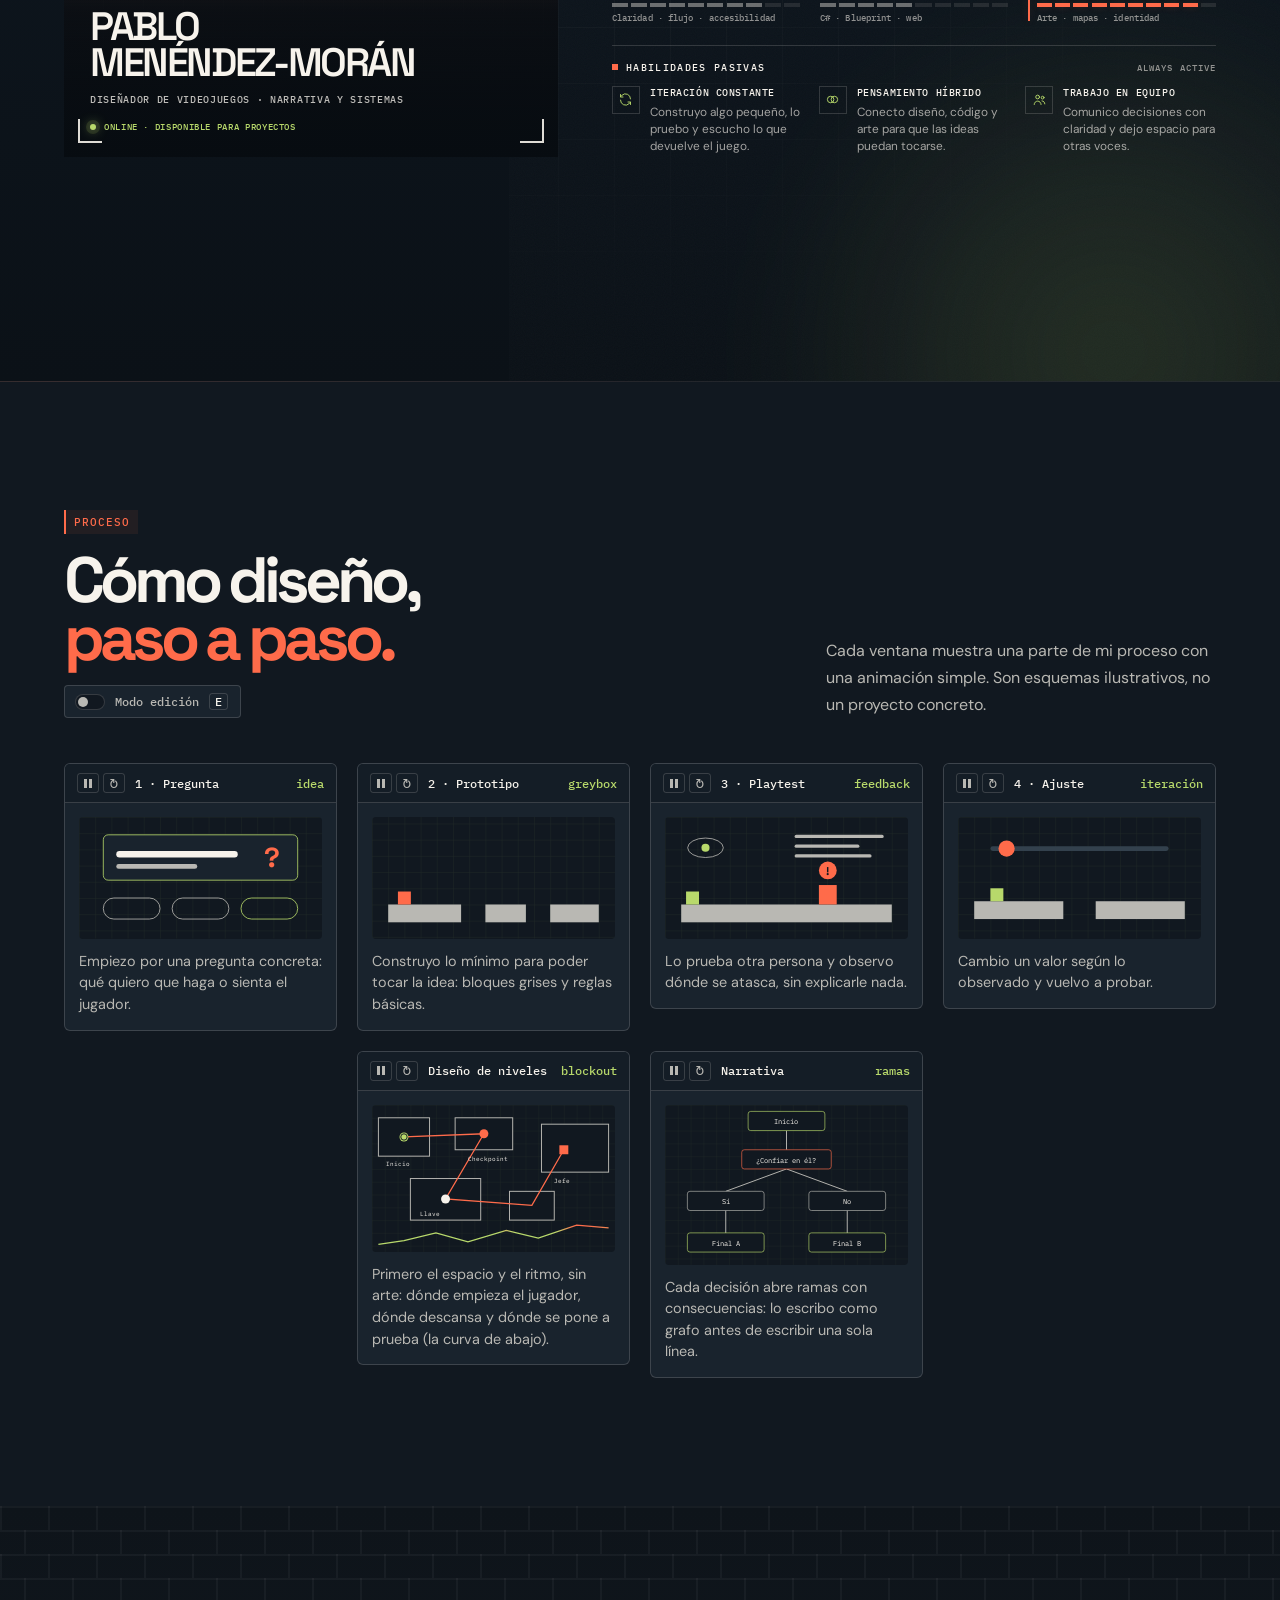
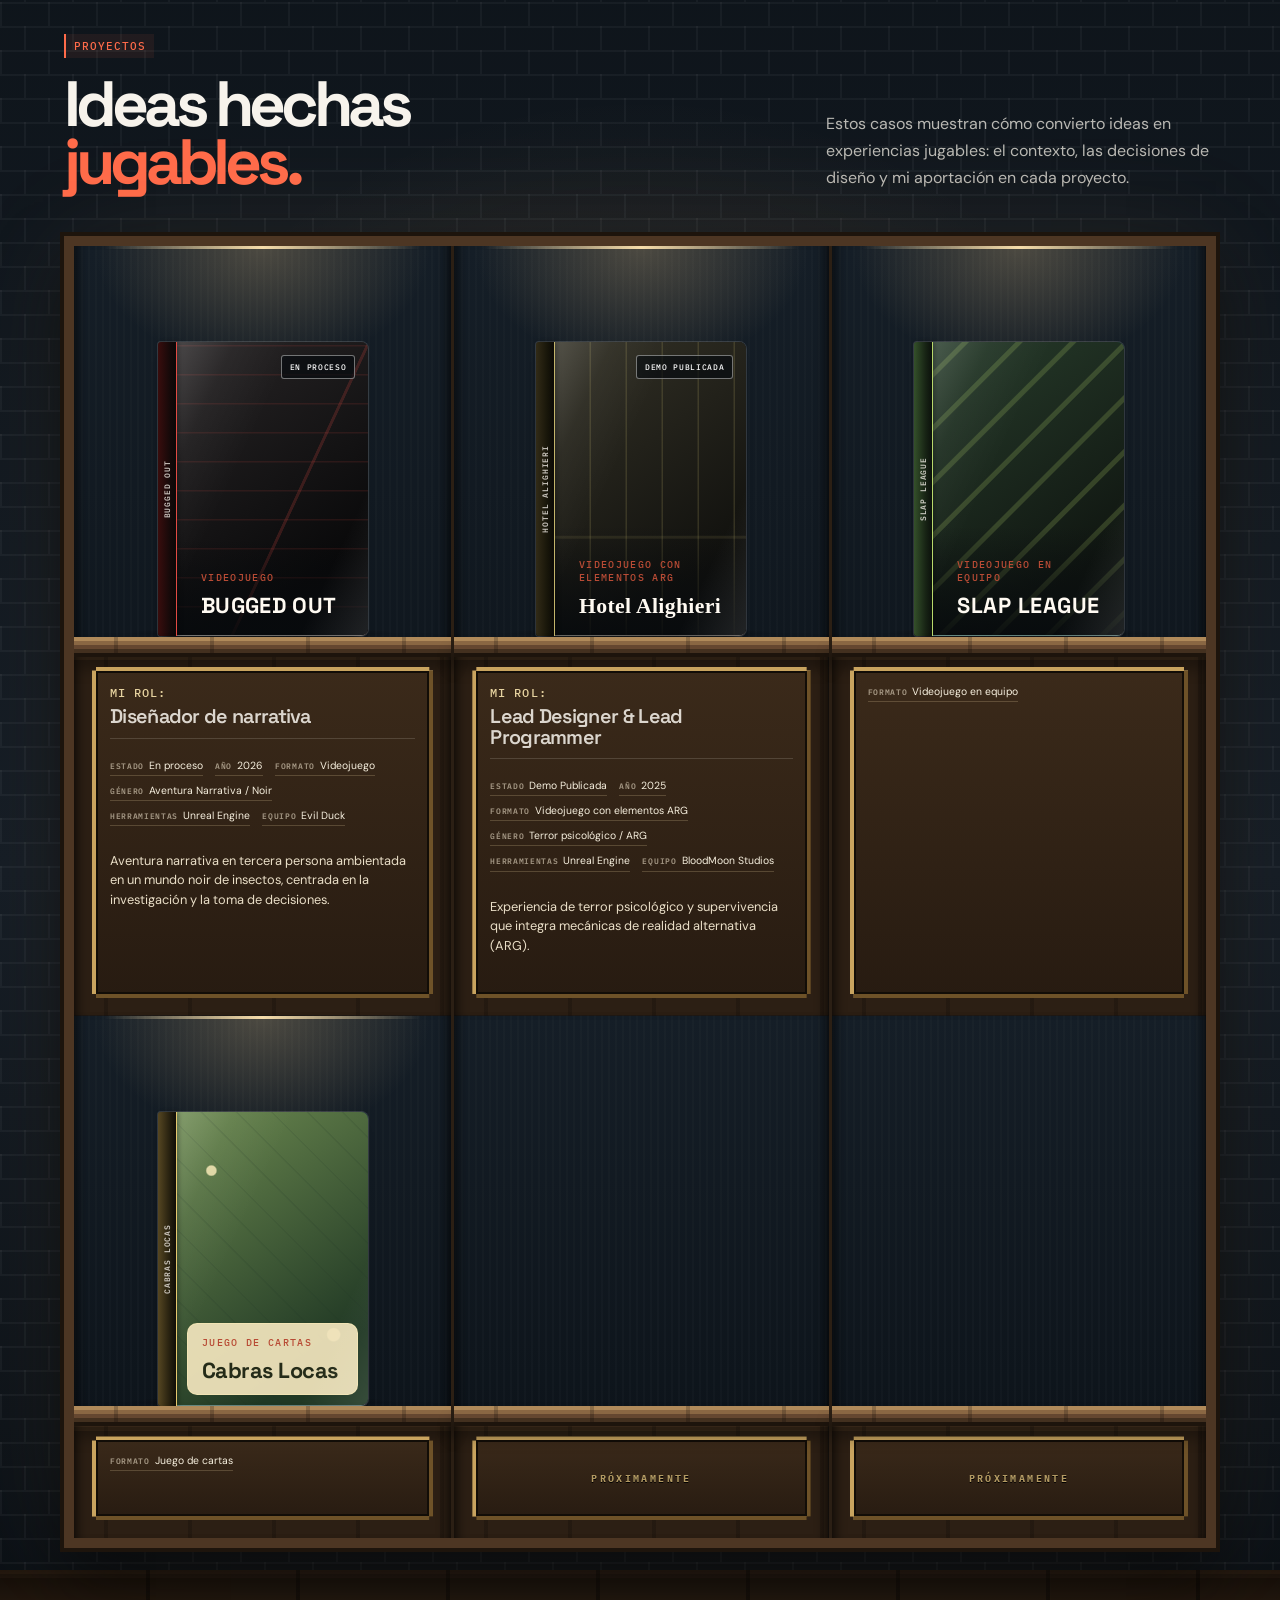
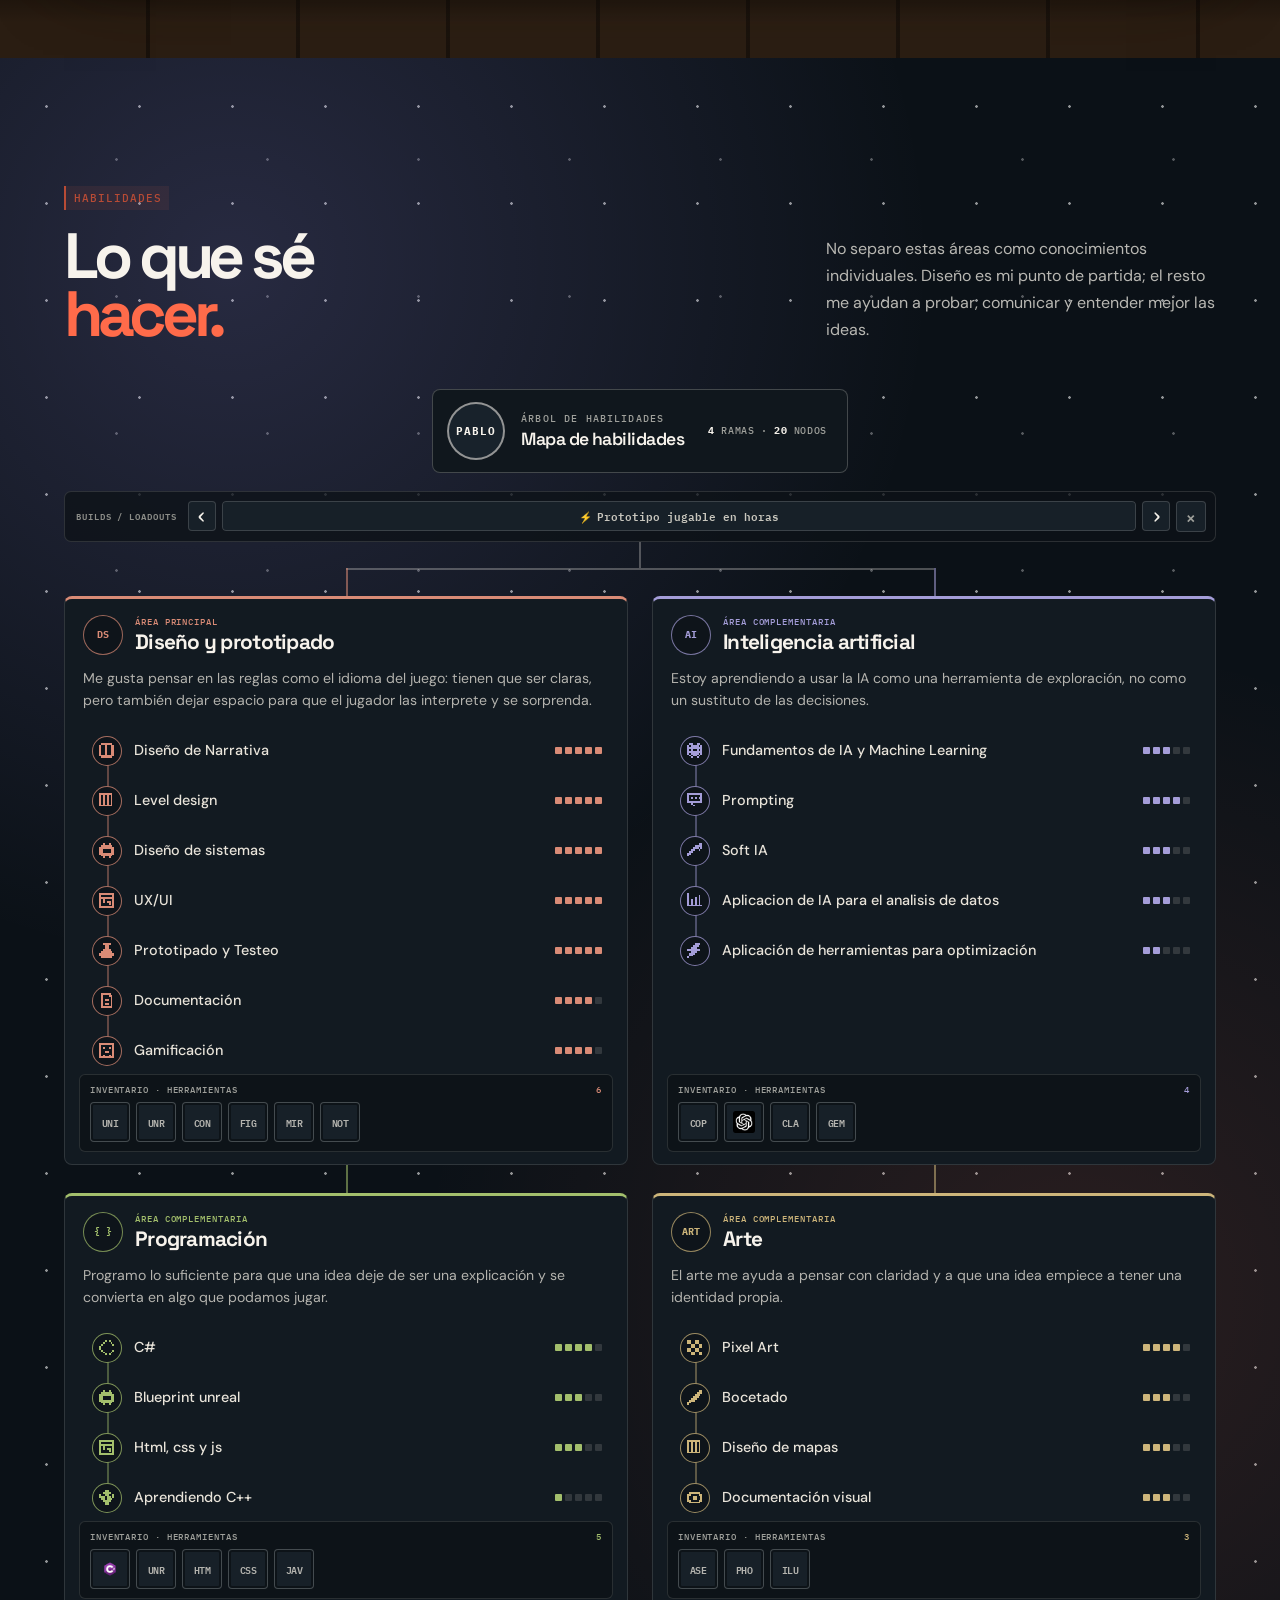
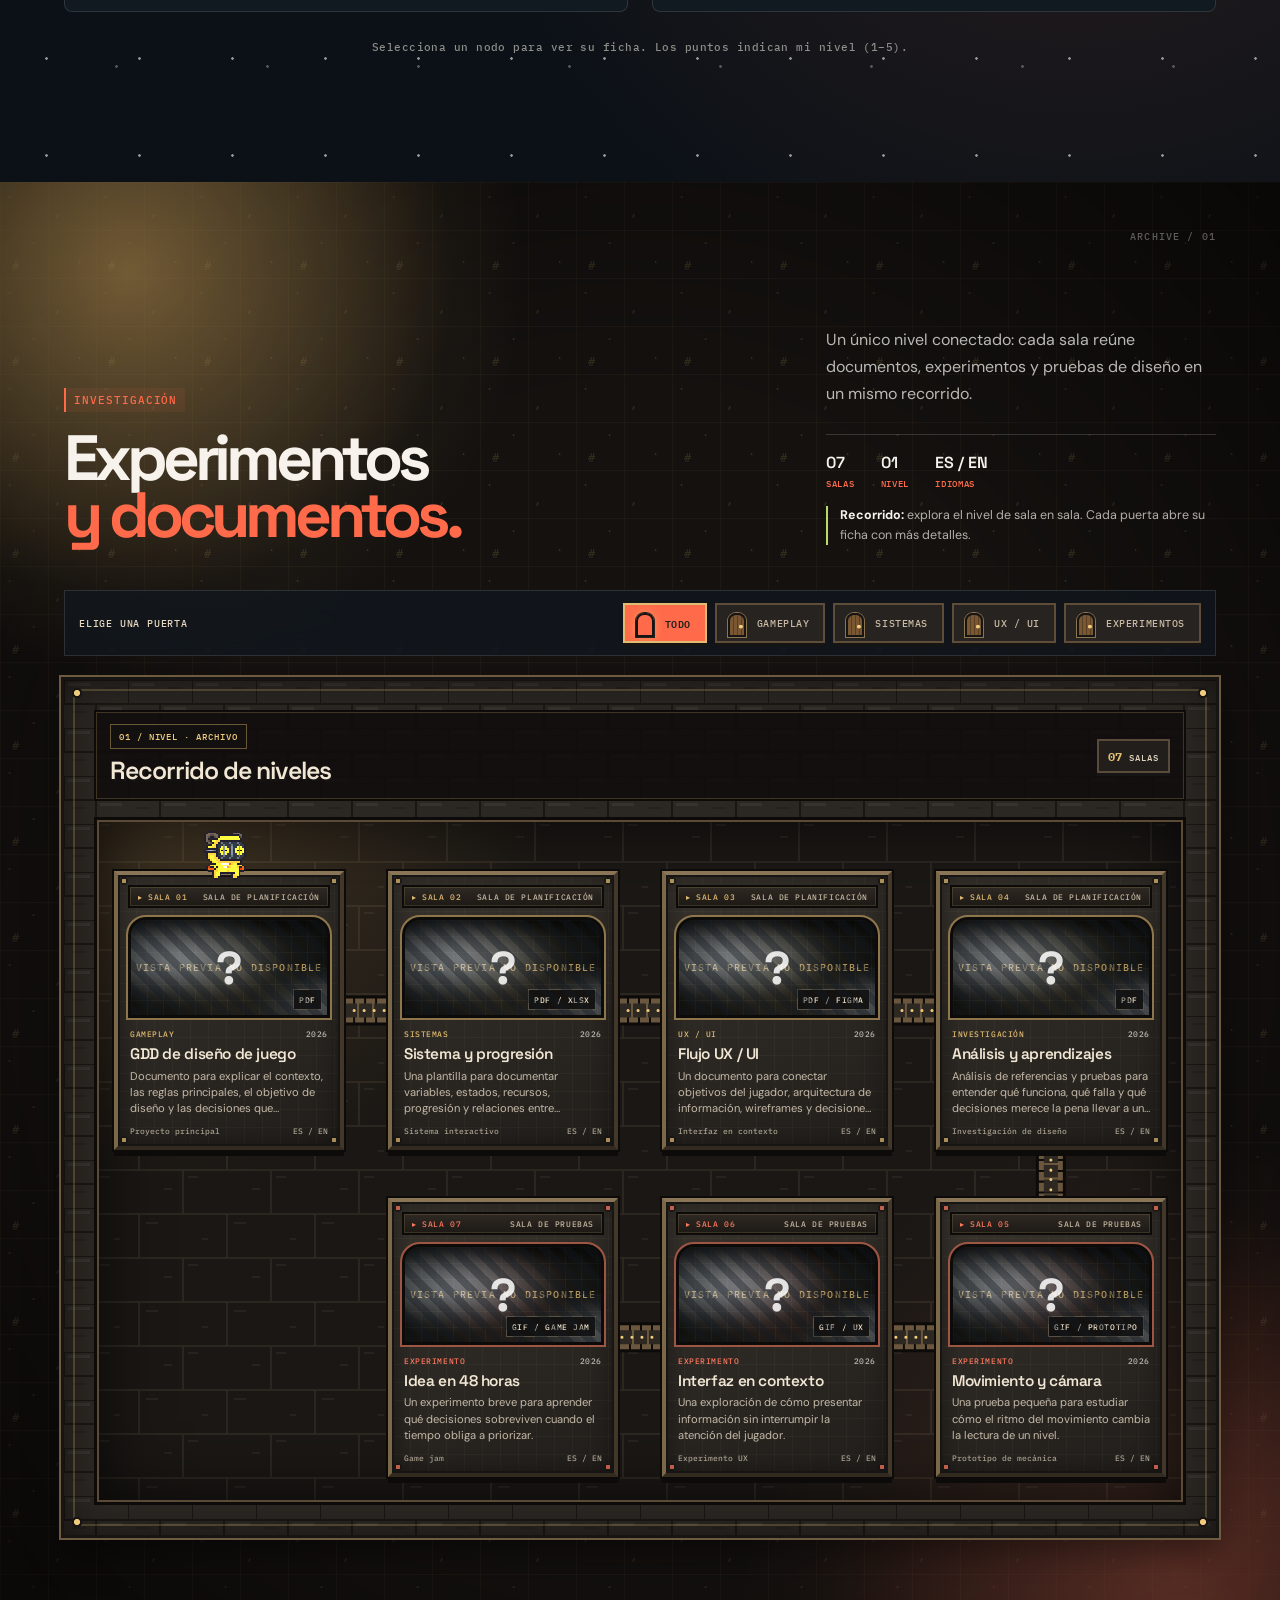
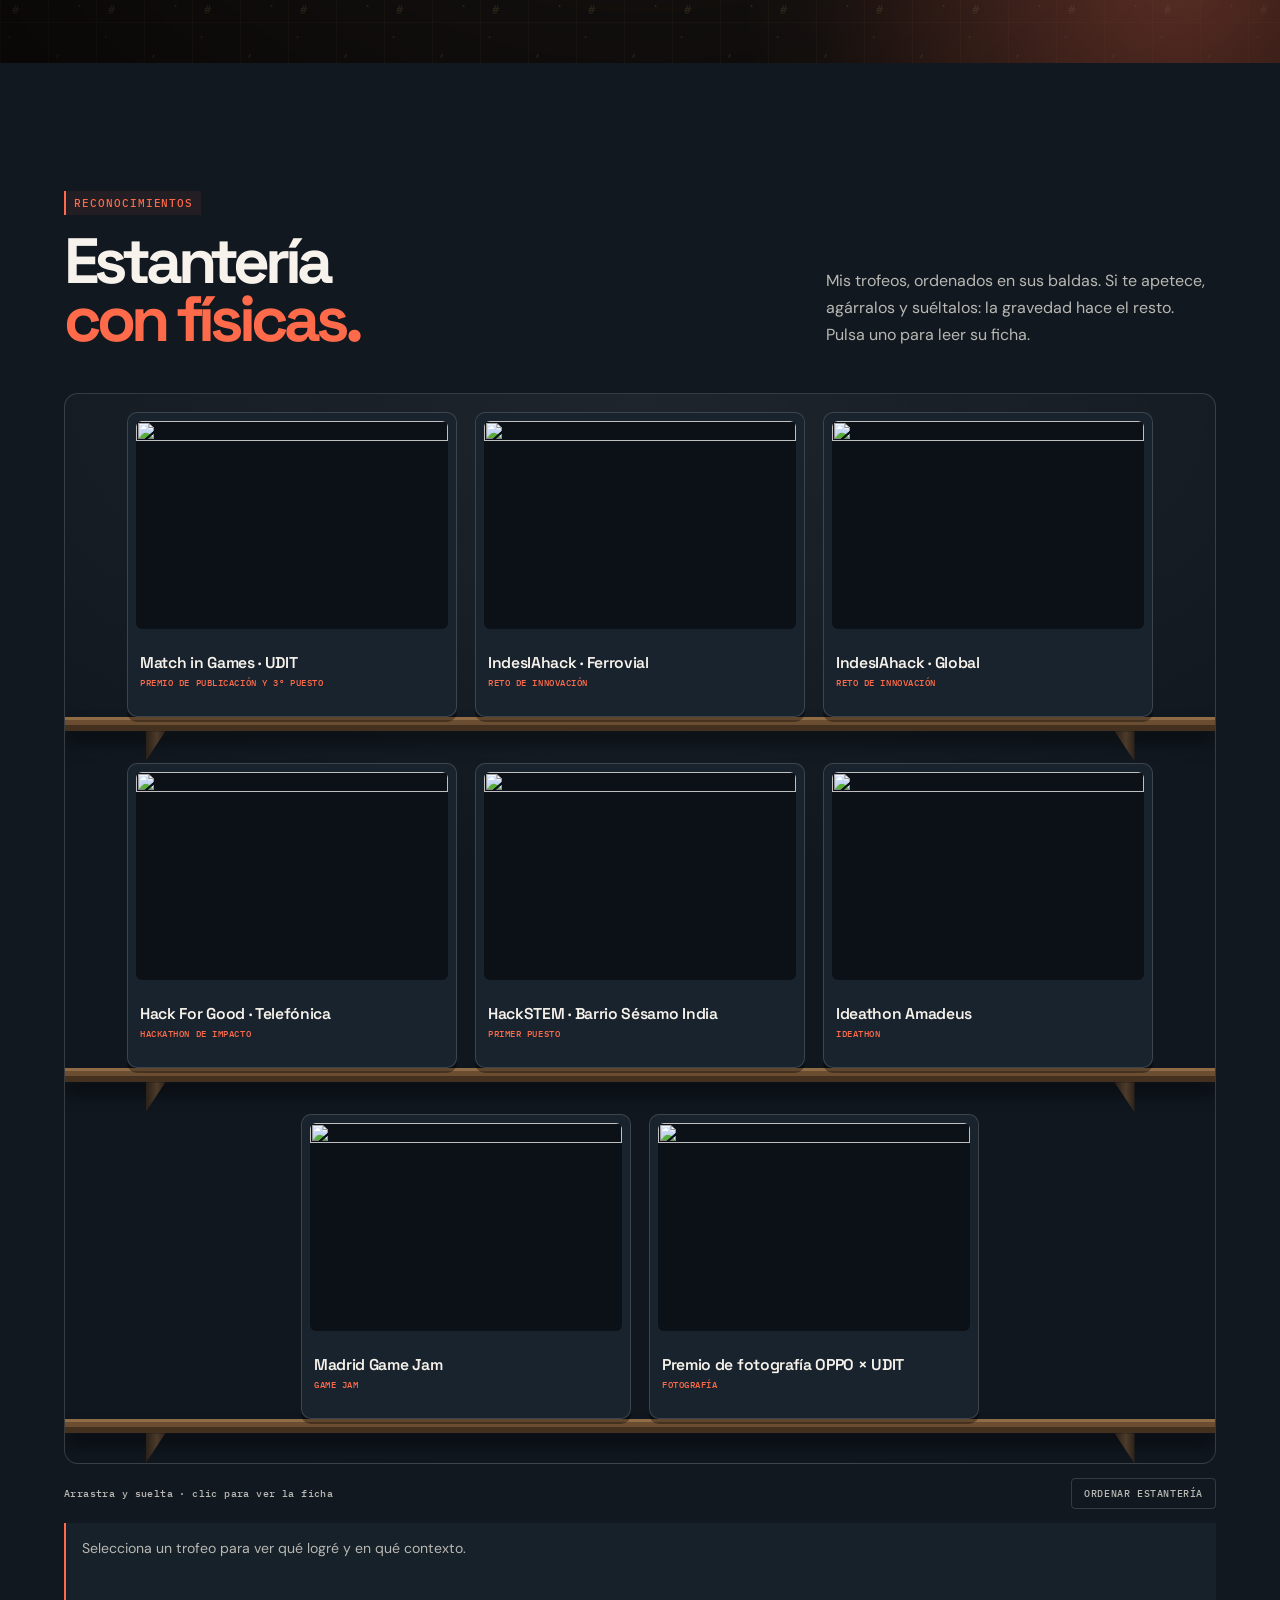
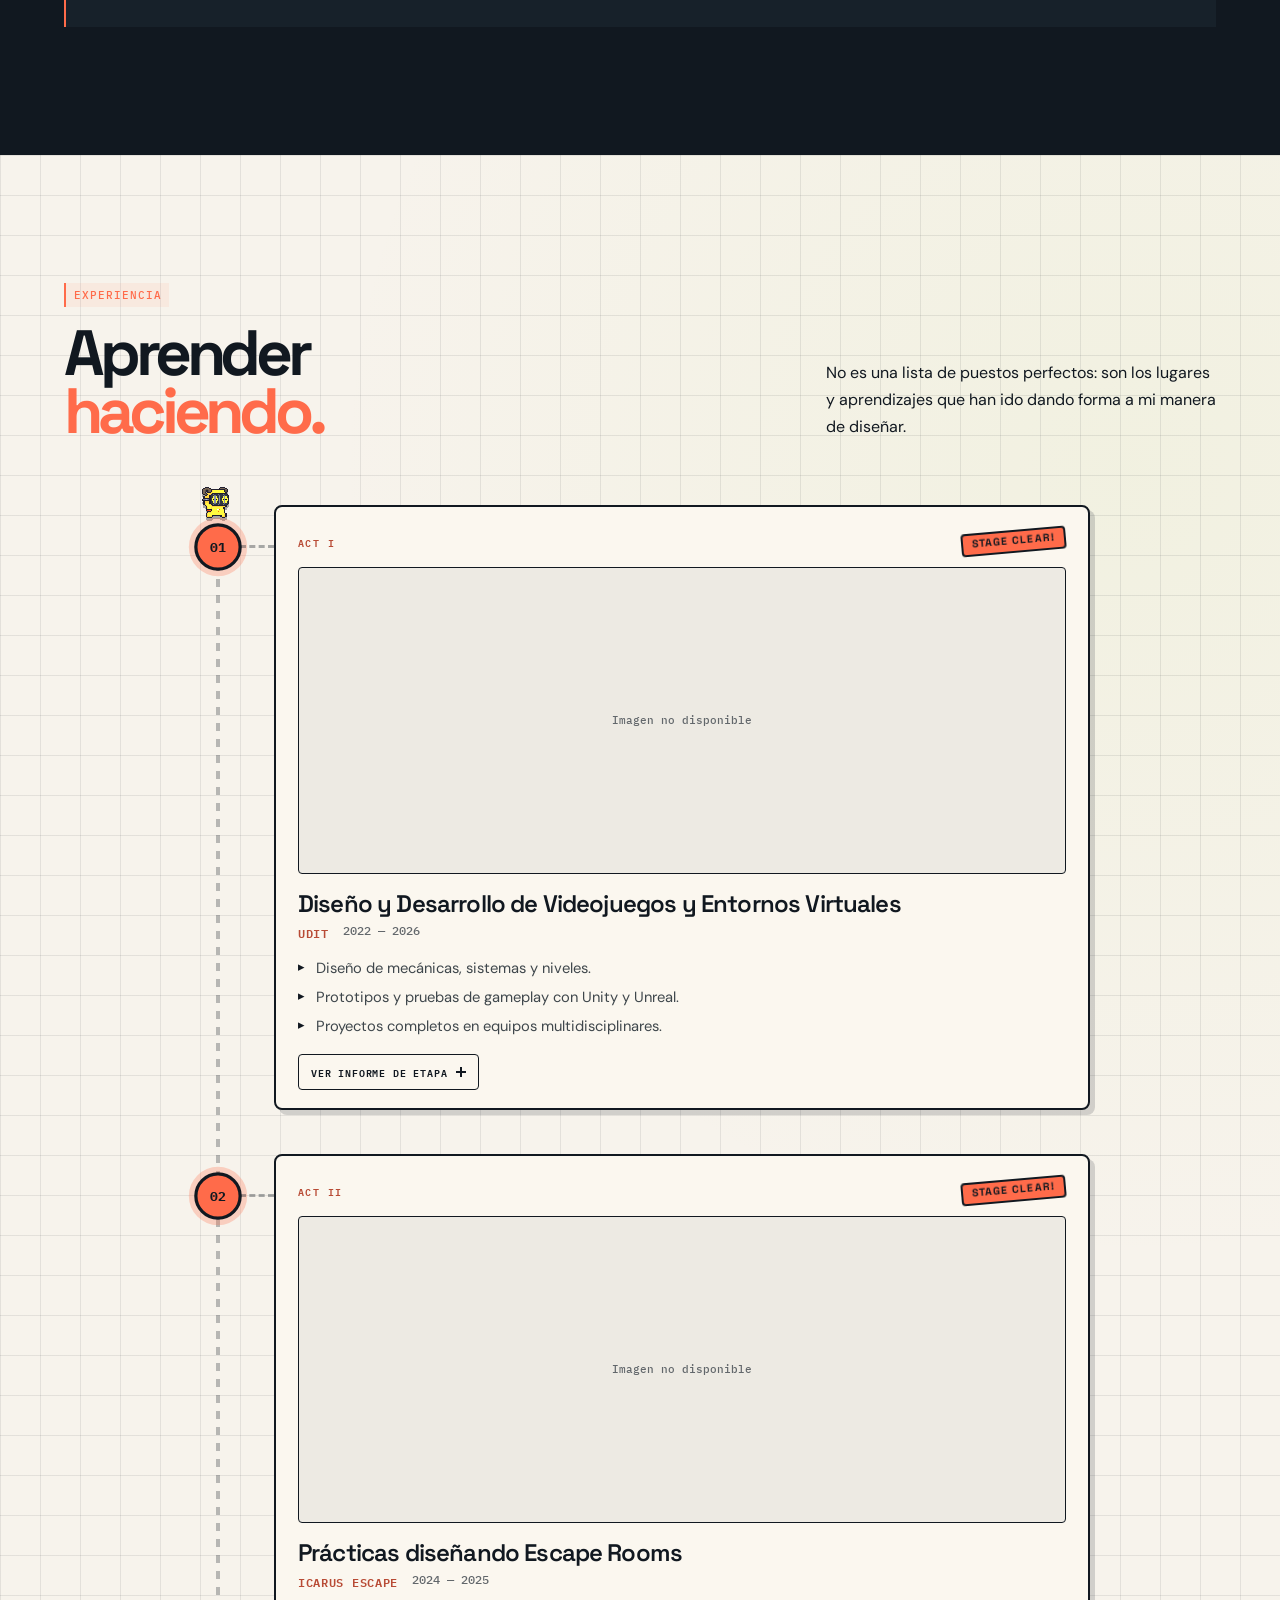
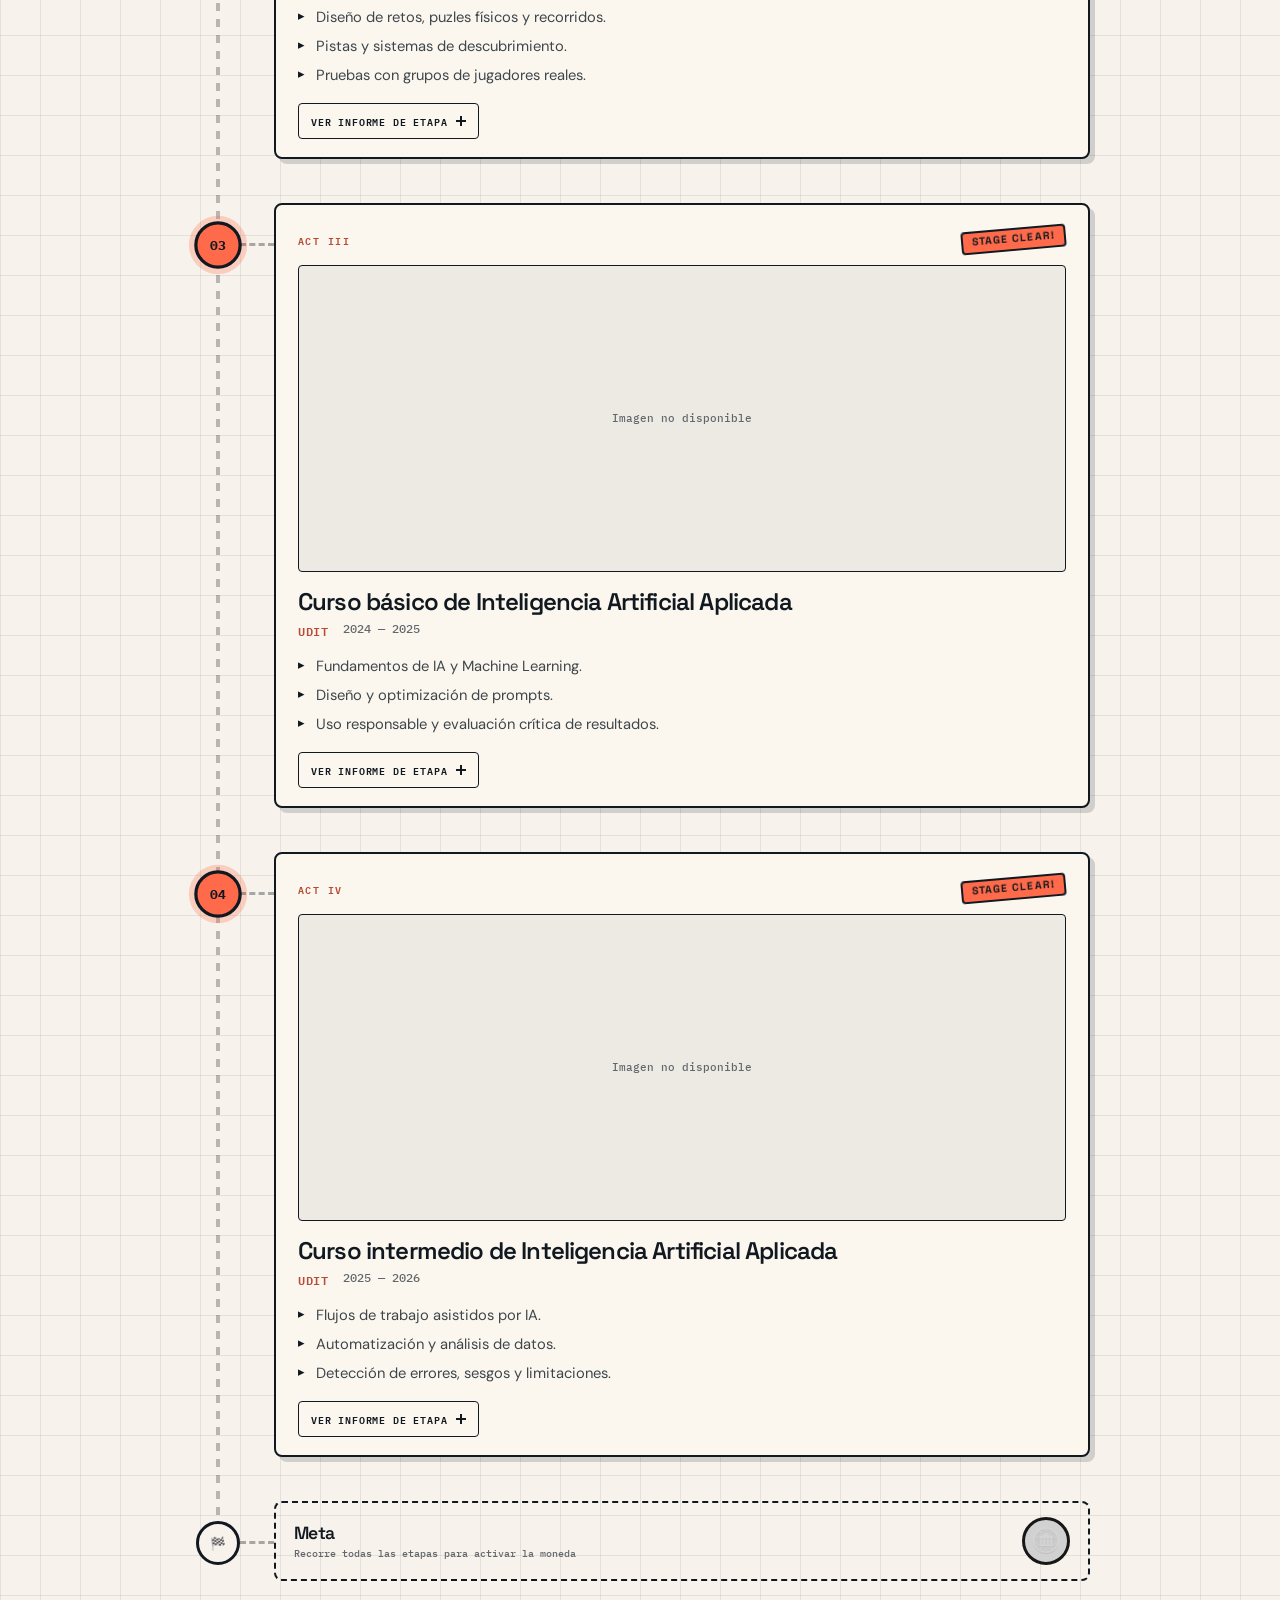
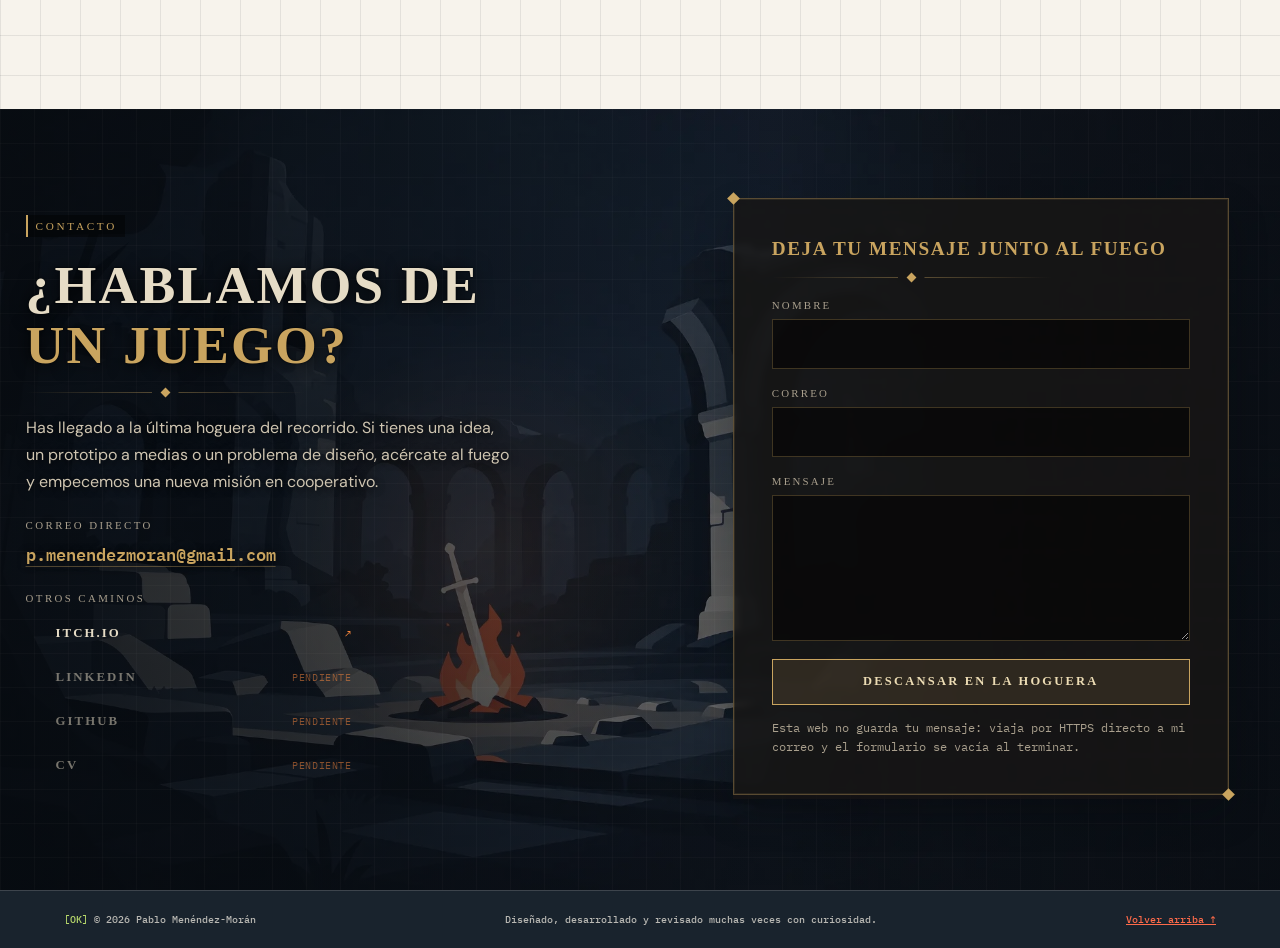
==== commit 137cdb21: "Contacto y experiencia mejorados" ====
--- a/index.html
+++ b/index.html
@@ -12,7 +12,7 @@
     <title>Pablo · Game Design / Dev</title>
 
     <link rel="icon" href="data:," />
-    <link rel="stylesheet" href="styles.css?v=63" />
+    <link rel="stylesheet" href="styles.css?v=70" />
     <noscript>
       <style>
         .cs-reveal {
@@ -459,7 +459,7 @@
           </div>
         </section>
 
-        <!-- EXPERIENCIA: recorrido cronológico renderizado por JavaScript. -->
+        <!-- EXPERIENCIA: mapa tipo Overworld renderizado por JavaScript. -->
         <section class="section experience-section" id="experience">
           <div class="section-heading">
             <div>
@@ -472,34 +472,114 @@
             </p>
           </div>
 
-          <div class="experience-list" id="experience-list"></div>
-        </section>
-
-        <!-- CONTACTO: correo y enlaces profesionales. -->
-        <section class="contact-section" id="contact">
-          <div class="contact-inner">
-            <p class="eyebrow">Contacto</p>
-            <h2>¿Hablamos de<br /><em>un juego?</em></h2>
-            <p>
-              Si tienes una idea, un prototipo a medias o un problema de diseño
-              que quieras mirar desde otro ángulo, escríbeme. Me gusta hablar de
-              juegos antes de que estén resueltos.
-            </p>
-            <a
-              class="button button-dark"
-              href="mailto:contacto@pablomenendezmoran.com"
-              >Escribir un mensaje →</a
-            >
-            <div class="contact-links">
-              <a href="mailto:contacto@pablomenendezmoran.com">✉ Email</a
-              ><span class="contact-pending"
-                >GitHub <small>pendiente</small></span
-              ><span class="contact-pending">CV <small>pendiente</small></span>
-            </div>
-          </div>
-        </section>
-      </main>
-
+          <div class="ov-wrap" id="experience-map"></div>
+        </section>
+        <!-- CONTACTO · HOGUERA (estilo Souls) -->
+<section class='savepoint' id='contact' aria-labelledby='sp-title' data-state='idle'>
+  <pre class='sp-ascii-backdrop' aria-hidden='true'>
+       _||_                 _||_                    _||_
+      |    |      ___      |    |       ___        |    |
+   ___| [] |_____/   \_____| [] |______/   \________| [] |___
+  /___|    |___/  _   \___|    |___/  _   \____/___|    |__\
+     |____|     | | | |   |____|    | | | |       |____|
+   ..  ||        |_|_|      ||    .. |_|_|   ..     ||   ..
+  /\\  ||   /\\  /   \  /\\ ||   /\\ /   \ /\\    ||  /\\
+ /  \\_||__/  \\/_____\\/  \\||__/  \\_____/  \\___||_/  \\
+~~~~~~~~~~~~~~~~~~~~~~~~~~~~~~~~~~~~~~~~~~~~~~~~~~~~~~~~~~~~~
+     ^  ^       ^^^       ^  ^^^       ^       ^^^      ^
+    /|\ /|\    /| |\     /|\ /|\     /|\     /| |\    /|\</pre>
+	  <!-- Banner que cruza la sección al enviar -->
+  <div class='sp-banner-wide' id='sp-banner-wide' aria-hidden='true'><span data-i18n='bannerWide'></span></div>
+
+  <div class='sp-shell'>
+
+    <!-- Columna izquierda: texto, correo y enlaces -->
+    <div class='sp-info'>
+      <p class='eyebrow'>Contacto</p>
+      <h2 id='sp-title'>¿Hablamos de<br /><em>un juego?</em></h2>
+      <div class='sp-rule' aria-hidden='true'><i></i></div>
+      <div class='sp-lead' data-i18n='lead'></div>
+
+      <div class='sp-mail'>
+        <span class='sp-label' data-i18n='mailLabel'></span>
+        <div class='sp-mail-row'>
+          <a class='sp-mail-addr' id='sp-mail-addr' href='#' aria-describedby='sp-copy-feedback'></a>
+          <span class='sp-copy-feedback' id='sp-copy-feedback' role='status' aria-live='polite'></span>
+        </div>
+      </div>
+
+      <div class='sp-links-wrap'>
+        <span class='sp-label' data-i18n='linksLabel'></span>
+        <ul class='sp-links'>
+          <!-- Cuando tengas la URL: cambia href y quita aria-disabled -->
+          <li><a href='https://bloodmoons-studios.itch.io' target='_blank' rel='noopener noreferrer'><span>Itch.io</span><span class='sp-tag'>↗</span></a></li>
+          <li><a href='#' aria-disabled='true'><span>LinkedIn</span><span class='sp-tag' data-i18n='pending'></span></a></li>
+          <li><a href='#' aria-disabled='true'><span>GitHub</span><span class='sp-tag' data-i18n='pending'></span></a></li>
+          <li><a href='#' aria-disabled='true'><span>CV</span><span class='sp-tag' data-i18n='pending'></span></a></li>
+        </ul>
+      </div>
+    </div>
+
+    <!-- Columna central: hoguera animada y espada clavada -->
+    <div class='sp-fire-col'>
+      <div class='sp-fire-scene' aria-hidden='true'>
+        <div class='sp-sword'>
+          <span class='sp-sword-hilt'></span>
+          <span class='sp-sword-guard'></span>
+          <span class='sp-sword-blade'></span>
+        </div>
+        <div class='sp-fire-glow'></div>
+        <div class='sp-flames sp-flames-back'><i></i><i></i><i></i></div>
+        <div class='sp-flames sp-flames-front'><i></i><i></i><i></i></div>
+        <div class='sp-logs'><i></i><i></i></div>
+        <div class='sp-embers'><i></i><i></i><i></i><i></i></div>
+      </div>
+      <div class='sp-status' role='status' aria-live='polite'>
+        <span class='sp-status-tag' data-i18n='tag'></span>
+        <span class='sp-status-text' id='sp-status-text'></span>
+      </div>
+    </div>
+
+    <!-- Columna derecha: formulario -->
+    <div class='sp-card'>
+      <form class='sp-form' id='sp-form' novalidate>
+        <h3 class='sp-form-title' data-i18n='formTitle'></h3>
+        <div class='sp-rule' aria-hidden='true'><i></i></div>
+
+        <div class='sp-field'>
+          <label for='sp-name' data-i18n='fName'></label>
+          <input id='sp-name' name='name' type='text' autocomplete='name' required minlength='2' maxlength='80' />
+        </div>
+        <div class='sp-field'>
+          <label for='sp-email' data-i18n='fEmail'></label>
+          <input id='sp-email' name='email' type='email' autocomplete='email' required maxlength='120' />
+        </div>
+        <div class='sp-field'>
+          <label for='sp-message' data-i18n='fMessage'></label>
+          <textarea id='sp-message' name='message' rows='5' required minlength='10' maxlength='2000'></textarea>
+        </div>
+
+        <!-- Trampa anti-bots: los humanos no lo ven -->
+        <input class='sp-hp' type='text' name='website' tabindex='-1' autocomplete='off' aria-hidden='true' />
+
+        <button type='submit' class='sp-btn sp-btn--primary' id='sp-submit'></button>
+        <div class='sp-error' id='sp-error' role='alert' hidden></div>
+        <div class='sp-note' data-i18n='privacy'></div>
+      </form>
+
+      <div class='sp-done' id='sp-done' hidden>
+        <div class='sp-banner'>
+          <h3 class='sp-done-title' id='sp-done-title' tabindex='-1' data-i18n='doneTitle'></h3>
+          <span class='sp-banner-sub' data-i18n='doneSub'></span>
+        </div>
+        <div class='sp-done-text' data-i18n='doneText'></div>
+        <button type='button' class='sp-btn sp-btn--ghost' id='sp-again' data-i18n='doneAgain'></button>
+      </div>
+    </div>
+
+  </div>
+</section>
+        
       <!-- PIE DE PÁGINA: créditos y retorno al inicio. -->
       <footer class="footer">
         <span>© 2026 Pablo Menéndez-Morán</span
@@ -530,6 +610,6 @@
     </div>
 
       <!-- Comportamiento común: renderizado, idioma y controles. -->
-    <script src="script.js?v=56"></script>
+    <script src="script.js?v=58"></script>
   </body>
 </html>
--- a/styles.css
+++ b/styles.css
@@ -168,8 +168,6 @@
   line-height: 1.7;
   margin: 0 0 30px;
 }
-.about-callout strong,
-.contact-section h2 em,
 .hero-lede strong {
   color: var(--paper);
 }
@@ -237,23 +235,9 @@
 .about-section .section-intro p {
   margin: 0 0 13px;
 }
-.about-callout {
-  border-top: 1px solid var(--line);
-  border-bottom: 1px solid var(--line);
-  display: flex;
-  gap: 28px;
-  padding: 19px 0;
-  color: var(--muted);
-  max-width: 760px;
-}
-.about-callout span {
-  color: var(--coral);
-  font: 500 0.66rem var(--mono);
-}
-.about-callout p {
-  margin: 0;
-  line-height: 1.6;
-}
+
+
+
 
 /* 05. HABILIDADES: categorías, tarjetas e iconos de herramientas. */
 .skills-section {
@@ -286,10 +270,7 @@
 .skill-card.featured p:not(.skill-label) {
   color: var(--muted);
 }
-.skill-card h3 {
-  font-size: 1.55rem;
-  letter-spacing: -0.05em;
-}
+
 .skill-card p {
   color: #62676b;
   line-height: 1.6;
@@ -392,65 +373,7 @@
   text-transform: uppercase;
 }
 
-/* 07. CONTACTO: llamada final y enlaces profesionales. */
-.contact-section {
-  background: var(--coral);
-  color: var(--ink);
-  padding: clamp(75px, 11vw, 135px) 5vw 70px;
-  position: relative;
-}
-.contact-section:before {
-  content: "";
-  position: absolute;
-  inset: 18px;
-  border: 1px solid rgba(17, 24, 32, 0.3);
-  pointer-events: none;
-}
-.contact-inner {
-  position: relative;
-  z-index: 1;
-}
-.contact-section .eyebrow {
-  color: var(--ink);
-}
-.contact-section h2 {
-  font-size: clamp(3.3rem, 7vw, 7rem);
-  line-height: 0.88;
-  letter-spacing: -0.09em;
-  margin: 0 0 22px;
-}
-.contact-section p:not(.eyebrow) {
-  max-width: 420px;
-  line-height: 1.6;
-}
-.contact-links {
-  display: flex;
-  gap: 20px;
-  flex-wrap: wrap;
-  margin-top: 40px;
-}
-.contact-links a,
-.contact-pending,
-.footer a {
-  display: flex;
-  align-items: center;
-  text-decoration: none;
-}
-.contact-links a,
-.contact-pending {
-  gap: 6px;
-  font: 600 0.65rem var(--mono);
-  text-transform: uppercase;
-}
-.contact-pending {
-  opacity: 0.6;
-}
-.contact-links small,
-.contact-pending small {
-  font-weight: 400;
-  opacity: 0.65;
-}
-
+/* Contacto antiguo eliminado: la sección activa es .savepoint. */
 /* 08. PIE DE PÁGINA: créditos y navegación de retorno. */
 .footer {
   padding: 22px 5vw;
@@ -566,7 +489,7 @@
   }
 }
 
-@media not all /* reducir movimiento desactivado: los efectos siempre se aplican */ {
+@media not all {
   *,
   :after,
   :before {
@@ -703,7 +626,7 @@
     margin: -25px 0 25px;
   }
 }
-@media not all /* reducir movimiento desactivado: los efectos siempre se aplican */ {
+@media not all {
   .topbar {
     backdrop-filter: none;
   }
@@ -758,38 +681,21 @@
   background: var(--ink);
   color: var(--paper);
 }
-.skill-image {
-  background: #d9d4ca;
-}
-.skill-card.featured .skill-image {
-  height: 100%;
-  min-height: 300px;
-}
-.skill-card-body {
-  display: flex;
-  flex: 1;
-  flex-direction: column;
-  gap: 10px;
-  padding: 22px;
-}
-.skill-card h3 {
-  margin: 0;
-}
+
+
+
+
 .skill-description {
   margin: 0;
   color: #62676b;
   line-height: 1.55;
 }
-.skill-card.featured .skill-description {
-  color: var(--muted);
-}
+
 .skill-items {
   margin-top: auto;
   border-top: 1px solid rgba(17, 24, 32, 0.2);
 }
-.skill-card.featured .skill-items {
-  border-color: rgba(247, 243, 236, 0.2);
-}
+
 .skill-item {
   display: flex;
   width: 100%;
@@ -804,10 +710,7 @@
   text-align: left;
   font: 600 0.72rem var(--mono);
 }
-.skill-card.featured .skill-item {
-  color: var(--paper);
-  border-color: rgba(247, 243, 236, 0.16);
-}
+
 .skill-item:focus-visible,
 .skill-item:hover {
   padding-left: 5px;
@@ -890,26 +793,15 @@
     display: flex;
     min-height: 0;
   }
-  .skill-card.featured .skill-image {
-    height: 210px;
-    min-height: 0;
-  }
+
   .project-meta {
     grid-template-columns: 1fr;
   }
 }
-.skill-image {
-  aspect-ratio: 3/2;
-  object-fit: cover;
-}
+
 .award-card img,
 .award-modal-image,
-.skill-image {
-  display: block;
-  width: 100%;
-  max-width: 100%;
-  height: auto;
-}
+
 .award-card img {
   aspect-ratio: 3/2;
   border-bottom: 1px solid rgba(17, 24, 32, 0.12);
@@ -989,9 +881,7 @@
   padding-top: 16px;
   border-top: 1px solid rgba(17, 24, 32, 0.18);
 }
-.skill-card.featured .skill-tools-inline {
-  border-top-color: rgba(247, 243, 236, 0.18);
-}
+
 .skill-tools-inline-label {
   display: block;
   margin-bottom: 10px;
@@ -1000,11 +890,7 @@
   letter-spacing: 0.08em;
   text-transform: uppercase;
 }
-.tool-icons {
-  display: flex;
-  flex-wrap: wrap;
-  gap: 10px;
-}
+
 .tool-icon {
   position: relative;
   display: inline-grid;
@@ -1056,9 +942,7 @@
   transform: translate(-50%, 0) scale(1);
 }
 @media (max-width: 620px) {
-  .tool-icons {
-    gap: 8px;
-  }
+
   .tool-icon {
     width: 34px;
     height: 34px;
@@ -1201,7 +1085,7 @@
     grid-template-columns: 1fr;
   }
 }
-@media not all /* reducir movimiento desactivado: los efectos siempre se aplican */ {
+@media not all {
   *,
   ::after,
   ::before {
@@ -1497,12 +1381,7 @@
   box-shadow: 8px 8px 0 rgba(255, 107, 74, 0.11);
   transform: translate(-3px, -4px);
 }
-.document-card-visual {
-  position: relative;
-  min-height: 245px;
-  overflow: hidden;
-  background: #273c4e;
-}
+
 .document-card-visual::after {
   content: "";
   position: absolute;
@@ -1528,70 +1407,20 @@
   filter: saturate(1.18);
   transform: scale(1.07) rotate(1deg);
 }
-.document-card-format {
-  color: var(--paper);
-}
+
 .document-card-format,
-.document-card-number {
-  position: absolute;
-  z-index: 1;
-  font: 500 0.57rem var(--mono);
-  letter-spacing: 0.08em;
-}
-.document-card-format {
-  top: 14px;
-  left: 14px;
-  padding: 6px 7px;
-  border: 1px solid rgba(247, 243, 236, 0.42);
-  background: rgba(17, 24, 32, 0.52);
-}
-.document-card-number {
-  right: 15px;
-  bottom: 14px;
-  color: var(--coral);
-  font-size: 0.8rem;
-}
-.document-card-body {
-  display: flex;
-  min-width: 0;
-  flex-direction: column;
-  padding: 20px;
-}
-.document-card-top {
-  justify-content: space-between;
-}
+
+
+
+
+
 .document-card-meta,
-.document-card-top {
-  display: flex;
-  align-items: center;
-  gap: 12px;
-}
+
 .document-card-meta,
-.document-card-year {
-  color: var(--muted);
-  font: 500 0.58rem var(--mono);
-}
-.document-card-body h3 {
-  max-width: 14ch;
-  margin: 22px 0 10px;
-  color: var(--paper);
-  font-size: clamp(1.3rem, 2.1vw, 2rem);
-  letter-spacing: -0.06em;
-  line-height: 0.98;
-}
-.document-card-body > p {
-  margin: 0;
-  color: var(--muted);
-  font-size: 0.82rem;
-  line-height: 1.55;
-}
-.document-card-meta {
-  justify-content: flex-start;
-  flex-wrap: wrap;
-  margin-top: auto;
-  padding-top: 14px;
-  border-top: 1px solid rgba(247, 243, 236, 0.14);
-}
+
+
+
+
 .document-card-meta span:first-child {
   color: var(--paper);
 }
@@ -1668,19 +1497,10 @@
   .document-card {
     grid-template-columns: 108px 1fr;
   }
-  .document-card-visual {
-    min-height: 250px;
-  }
-  .document-card-body {
-    padding: 16px;
-  }
-  .document-card-body h3 {
-    margin-top: 17px;
-    font-size: 1.2rem;
-  }
-  .document-card-body > p {
-    font-size: 0.75rem;
-  }
+
+
+
+
   .documents-stats {
     gap: 15px;
   }
@@ -1894,7 +1714,7 @@
     height: 245px;
   }
 }
-@media not all /* reducir movimiento desactivado: los efectos siempre se aplican */ {
+@media not all {
   .project-card,
   .project-card:focus-visible,
   .project-card:hover,
@@ -2255,13 +2075,7 @@
 .experience-learned-list li {
   color: #626a6c;
 }
-.about-profile-photo {
-  position: relative;
-  width: min(100%, 220px);
-  aspect-ratio: 1;
-  margin: 0;
-  isolation: isolate;
-}
+
 .about-profile-photo::after,
 .about-profile-photo::before {
   content: "";
@@ -2312,27 +2126,13 @@
   text-transform: uppercase;
   transform: rotate(-4deg);
 }
-.about-stats-wrap {
-  min-width: 0;
-}
+
 .about-stats-wrap > .eyebrow {
   margin-bottom: 20px;
   color: var(--coral);
 }
-.about-stats {
-  display: grid;
-  grid-template-columns: repeat(3, minmax(0, 1fr));
-  border-top: 1px solid var(--line);
-  border-bottom: 1px solid var(--line);
-}
-.about-stat {
-  display: flex;
-  min-height: 132px;
-  flex-direction: column;
-  justify-content: center;
-  padding: 18px 22px;
-  border-left: 1px solid var(--line);
-}
+
+
 .about-stat:first-child {
   border-left: 0;
 }
@@ -2360,12 +2160,8 @@
     grid-template-columns: 1fr;
     gap: 0;
   }
-  .about-profile-photo {
-    width: min(58vw, 210px);
-  }
-  .about-stats-wrap {
-    width: 100%;
-  }
+
+
   .about-stats-wrap > .eyebrow {
     text-align: center;
   }
@@ -2374,9 +2170,7 @@
   }
 }
 @media (max-width: 520px) {
-  .about-stats {
-    grid-template-columns: 1fr;
-  }
+
   .about-stat,
   .about-stat:first-child {
     min-height: 92px;
@@ -2390,7 +2184,7 @@
     font-size: 3rem;
   }
 }
-@media not all /* reducir movimiento desactivado: los efectos siempre se aplican */ {
+@media not all {
   .about-stat,
   .projects-section .project-card:focus-visible,
   .projects-section .project-card:focus-visible .project-visual,
@@ -2399,19 +2193,12 @@
     transform: none;
   }
 }
-.about-stats-panel {
-  margin-top: 58px;
-  padding-top: 38px;
-  border-top: 1px solid var(--line);
-}
+
 .about-stats-panel .about-stats {
   max-width: 760px;
 }
 @media (max-width: 800px) {
-  .about-stats-panel {
-    margin-top: 44px;
-    padding-top: 30px;
-  }
+
   .about-stats-panel .about-stats {
     max-width: none;
   }
@@ -2421,30 +2208,18 @@
     grid-template-columns: 1fr;
   }
 }
-.about-profile-photo-heading {
-  position: relative;
-  top: -15px;
-  width: min(48vw, 230px);
-  margin-bottom: 38px;
-}
+
 .about-profile-photo-heading figcaption {
   display: none;
 }
 @media (max-width: 800px) {
-  .about-profile-photo-heading {
-    width: min(58vw, 210px);
-    margin-bottom: 34px;
-  }
+
 }
 .documents-section,
 .documents-section.archive-section {
   isolation: isolate;
 }
-.awards-section {
-  position: relative;
-  border-top: 2px solid rgba(255, 107, 74, 0.42);
-  background: #202c35;
-}
+
 .awards-section::before {
   content: "RECOGNITION / 01";
   position: absolute;
@@ -2455,26 +2230,12 @@
   letter-spacing: 0.12em;
 }
 @media (max-width: 800px) {
-  .awards-section {
-    margin-top: 24px;
-  }
+
   .awards-section::before {
     top: 22px;
   }
 }
-.awards-section {
-  margin-top: 0;
-  border-top: 0;
-  background: var(--soft);
-  background:
-    linear-gradient(
-      180deg,
-      rgba(247, 243, 236, 0.055) 0,
-      rgba(247, 243, 236, 0.018) 170px,
-      transparent 300px
-    ),
-    var(--soft);
-}
+
 .awards-section::before {
   display: none;
 }
@@ -3052,7 +2813,7 @@
     padding: 30px;
   }
 }
-@media not all /* reducir movimiento desactivado: los efectos siempre se aplican */ {
+@media not all {
   .project-contribution-media:hover img,
   .project-gallery-item:hover img,
   .project-study-cover:hover .project-page-image,
@@ -3116,7 +2877,7 @@
     min-height: 52px;
   }
 }
-@media not all /* reducir movimiento desactivado: los efectos siempre se aplican */ {
+@media not all {
   .project-floating-game-link:focus-visible,
   .project-floating-game-link:hover {
     transform: none;
@@ -3178,7 +2939,7 @@
     min-height: 78px;
   }
 }
-@media not all /* reducir movimiento desactivado: los efectos siempre se aplican */ {
+@media not all {
   .project-role-tools-item:focus-within,
   .project-role-tools-item:hover {
     transform: none;
@@ -3298,7 +3059,7 @@
   border: 1px solid rgba(247, 243, 236, 0.38);
   border-radius: 999px;
   background: rgba(17, 24, 32, 0.62);
- 
+
   font: 500 0.54rem var(--mono);
   letter-spacing: 0.08em;
   text-transform: uppercase;
@@ -3331,7 +3092,7 @@
     inset: 14px;
   }
 }
-@media not all /* reducir movimiento desactivado: los efectos siempre se aplican */ {
+@media not all {
   .project-card:focus-visible .project-card-media,
   .project-card:hover .project-card-media {
     transform: none;
@@ -3451,7 +3212,7 @@
     border-left: 0;
   }
 }
-@media not all /* reducir movimiento desactivado: los efectos siempre se aplican */ {
+@media not all {
   .hero-scroll-cue,
   .hero-scroll-cue::before,
   .modal-backdrop:not([hidden]) .portfolio-modal,
@@ -3474,7 +3235,7 @@
 html {
   overflow-x: clip;
 }
-@media not all /* reducir movimiento desactivado: los efectos siempre se aplican */ {
+@media not all {
   :is(button, .button, .project-link, .main-nav a) {
     transform: none !important;
   }
@@ -3650,9 +3411,7 @@
   transform: translateZ(25px);
 }
 
-.awards-section {
-  perspective: 1200px;
-}
+
 
 .awards-grid {
   display: grid;
@@ -3965,7 +3724,7 @@
   }
 }
 
-@media not all /* reducir movimiento desactivado: los efectos siempre se aplican */ {
+@media not all {
   .experience-list::after {
     animation: none;
     transition: none;
@@ -3973,8 +3732,9 @@
 }
 
 :root {
-  --game-grid-dark: rgba(184, 217, 107, 0.035);
-  --game-grid-light: rgba(17, 24, 32, 0.045);
+  /* Rejilla clara para fondos oscuros y gris carbón para fondos claros. */
+  --game-grid-dark: rgba(247, 243, 236, 0.105);
+  --game-grid-light: rgba(17, 24, 32, 0.085);
 }
 
 .eyebrow {
@@ -3991,10 +3751,14 @@
 .about-section {
   background-color: var(--soft);
   background-image:
-    linear-gradient(90deg, rgba(247, 243, 236, 0.018) 1px, transparent 1px),
-    linear-gradient(rgba(247, 243, 236, 0.018) 1px, transparent 1px),
+    linear-gradient(90deg, var(--game-grid-light) 1px, transparent 1px),
+    linear-gradient(var(--game-grid-light) 1px, transparent 1px),
     radial-gradient(circle at 12% 15%, rgba(255, 107, 74, 0.075), transparent 28%);
   background-size: 44px 44px, 44px 44px, auto;
+}
+
+.experience-section .section-intro {
+  color: var(--ink);
 }
 
 .skills-section,
@@ -4017,33 +3781,17 @@
 
 .documents-section {
   background-image:
-    linear-gradient(90deg, var(--game-grid-dark) 1px, transparent 1px),
-    linear-gradient(var(--game-grid-dark) 1px, transparent 1px),
+    linear-gradient(90deg, var(--game-grid-light) 1px, transparent 1px),
+    linear-gradient(var(--game-grid-light) 1px, transparent 1px),
     radial-gradient(circle at 90% 12%, rgba(184, 217, 107, 0.12), transparent 26%);
   background-size: 40px 40px, 40px 40px, auto;
 }
 
-.awards-section {
-  background-color: var(--ink);
-  background-image:
-    linear-gradient(90deg, var(--game-grid-dark) 1px, transparent 1px),
-    linear-gradient(var(--game-grid-dark) 1px, transparent 1px),
-    radial-gradient(circle at 82% 12%, rgba(255, 107, 74, 0.075), transparent 28%);
-  background-size: 46px 46px, 46px 46px, auto;
-}
-
-.contact-section {
-  background-color: var(--coral);
-  background-image:
-    linear-gradient(90deg, rgba(17, 24, 32, 0.055) 1px, transparent 1px),
-    linear-gradient(rgba(17, 24, 32, 0.055) 1px, transparent 1px),
-    linear-gradient(135deg, rgba(255, 255, 255, 0.1), transparent 42%);
-  background-size: 36px 36px, 36px 36px, auto;
-}
-
-.contact-section .eyebrow {
-  background: rgba(17, 24, 32, 0.08);
-}
+
+
+
+
+
 
 .document-card,
 .experience-card {
@@ -4130,19 +3878,6 @@
 .button-primary,
 .document-filter.is-active {
   box-shadow: 0 3px 0 rgba(17, 24, 32, 0.2);
-}
-
-@media (max-width: 520px) {
-  .hero-section,
-  .about-section,
-  .skills-section,
-  .projects-section,
-  .documents-section,
-  .awards-section,
-  .experience-section,
-  .contact-section {
-    background-size: 32px 32px, 32px 32px, auto, auto;
-  }
 }
 
 @media (max-width: 800px) {
@@ -4789,7 +4524,7 @@
   }
 }
 
-@media not all /* reducir movimiento desactivado: los efectos siempre se aplican */ {
+@media not all {
   .skill-card.is-scroll-active,
   .projects-section .project-card.is-scroll-active,
   .document-card.is-scroll-active,
@@ -5012,7 +4747,7 @@
   transform: scale(1.045);
 }
 
-@media not all /* reducir movimiento desactivado: los efectos siempre se aplican */ {
+@media not all {
   .skills-section .skill-card.featured:hover,
   .skills-section .skill-card.featured:focus-within,
   .skills-section .skill-card.featured.is-scroll-active,
@@ -6262,7 +5997,7 @@
 }
 
 /* 20.17 MOVIMIENTO REDUCIDO: todo visible y quieto. */
-@media not all /* reducir movimiento desactivado: los efectos siempre se aplican */ {
+@media not all {
   .cs-reveal {
     opacity: 1 !important;
     transform: none !important;
@@ -6672,7 +6407,7 @@
   }
 }
 
-@media not all /* reducir movimiento desactivado: los efectos siempre se aplican */ {
+@media not all {
   .projects-section .project-card.game-box-card,
   .projects-section .project-card.game-box-card:hover,
   .projects-section .project-card.game-box-card:focus-visible,
@@ -7620,7 +7355,7 @@
   }
 }
 
-@media not all /* reducir movimiento desactivado: los efectos siempre se aplican */ {
+@media not all {
   .skills-section .skill-tree-branches .skill-branch,
   .skills-section .skill-node,
   .skills-section .skill-node-marker {
@@ -8182,7 +7917,7 @@
   }
 }
 
-@media not all /* reducir movimiento desactivado: los efectos siempre se aplican */ {
+@media not all {
   .documents-section .documents-route-line {
     animation: none;
   }
@@ -8673,7 +8408,7 @@
   }
 }
 
-@media not all /* reducir movimiento desactivado: los efectos siempre se aplican */ {
+@media not all {
   .pmm-toast {
     animation-duration: 0.01s;
     animation-delay: 3s;
@@ -8723,7 +8458,7 @@
   }
 }
 
-@media not all /* reducir movimiento desactivado: los efectos siempre se aplican */ {
+@media not all {
   .pmm-conf {
     top: 8vh;
     animation-name: pmm-confetti-reduced;
@@ -8950,7 +8685,7 @@
 .pmm-skin.is-equipped small { color: #b8d96b; }
 .pmm-skin:focus-visible { outline: 3px solid #7cc7ff; outline-offset: 2px; }
 
-@media not all /* reducir movimiento desactivado: los efectos siempre se aplican */ {
+@media not all {
   .pmm-pawn.is-walking i, .pmm-goal.is-ready .pmm-goal-coin { animation: none; }
   .cs-attr.pmm-bounce .cs-attr-pips i.is-on { animation: none; }
 }
@@ -10675,3 +10410,1117 @@
 .topbar .ed-xp-pct {
   color: var(--pmm-accent, var(--coral, var(--muted))) !important;
 }
+
+
+/* Recorrido de niveles: peón ligeramente más pequeño. */
+.documents-section .pmm-pawn-sprite {
+  left: -30px;
+  top: -48px;
+  width: 60px;
+  height: 53px;
+}
+.documents-section .pmm-pawn-sprite img {
+  transform: scale(1.14);
+}
+
+/* Proceso: cuatro recuadros arriba y dos centrados debajo, solo en ordenador. */
+@media (min-width: 1000px) {
+  .process-section .process-grid {
+    grid-template-columns: repeat(4, minmax(0, 1fr));
+    align-items: start;
+  }
+  .process-section .process-grid .ed-win:nth-child(5) { grid-column: 2; }
+  .process-section .process-grid .ed-win:nth-child(6) { grid-column: 3; }
+}
+
+/* Placas de proyectos: el rol es la información principal. */
+.projects-section .project-content {
+  display: flex;
+  flex-direction: column;
+  gap: 12px;
+}
+.projects-section .project-card-role {
+  order: -1;
+  margin: 0;
+  padding: 0 0 11px;
+  border-bottom: 1px solid rgba(247, 243, 236, 0.15);
+  color: var(--muted);
+  font: 500 0.61rem var(--mono);
+  letter-spacing: 0.09em;
+  line-height: 1.35;
+  text-transform: uppercase;
+}
+.projects-section .project-card-role strong {
+  display: block;
+  margin-top: 5px;
+  color: var(--paper);
+  font: 600 clamp(1.05rem, 1.55vw, 1.42rem)/1.05 var(--display);
+  letter-spacing: -0.035em;
+  text-transform: none;
+}
+.projects-section .project-facts {
+  order: 0;
+  display: grid;
+  gap: 7px;
+}
+.projects-section .project-fact {
+  display: flex;
+  justify-content: space-between;
+  gap: 12px;
+  padding-bottom: 6px;
+  border-bottom: 1px solid rgba(247, 243, 236, 0.08);
+}
+.projects-section .project-fact span {
+  color: var(--muted);
+  font: 500 0.56rem var(--mono);
+  letter-spacing: 0.07em;
+  text-transform: uppercase;
+}
+.projects-section .project-fact strong {
+  color: var(--paper);
+  font: 600 0.72rem/1.25 var(--mono);
+  text-align: right;
+}
+.projects-section .project-case-description { order: 1; }
+
+/* En una ficha vacía solo permanece la portada, sin panel vacío debajo. */
+.projects-section .project-content.is-case-empty {
+  display: none;
+}
+
+/* También mejora la lectura del rol dentro de la ficha individual. */
+.project-study-hero .project-role-tools {
+  order: 0;
+}
+.project-study-hero .project-role-tools-item:first-child strong {
+  color: var(--paper);
+  font: 600 clamp(1.25rem, 2.5vw, 2.2rem)/1.05 var(--display);
+  letter-spacing: -0.045em;
+}
+
+/* ==========================================================================
+   EXPERIENCIA · Overworld con sellos "Stage Clear!"
+   ========================================================================== */
+.ov-wrap { max-width: 900px; margin: 64px auto 0; }
+
+.ov {
+  --ov-accent: var(--pmm-accent, var(--coral, #ff6b4a));
+  --ov-ink: var(--ink, #111820);
+  --ov-card: #fbf7ef;
+  --ov-axis: 28px;
+  --ov-gutter: 84px;
+  --ov-node: 44px;
+  --ov-top: 20px;
+  position: relative;
+}
+
+/* Camino: base discontinua + relleno que avanza con el scroll */
+.ov-track {
+  position: absolute;
+  inset: 0 auto 0 0;
+  width: calc(var(--ov-axis) * 2);
+  z-index: 1;
+  pointer-events: none;
+}
+.ov-line,
+.ov-fill {
+  position: absolute;
+  left: calc(var(--ov-axis) - 2px);
+  width: 4px;
+  border-radius: 2px;
+}
+.ov-line {
+  background: repeating-linear-gradient(180deg, rgba(17, 24, 32, 0.28) 0 8px, transparent 8px 16px);
+}
+.ov-fill {
+  height: 0;
+  background: repeating-linear-gradient(180deg, var(--ov-ink) 0 8px, transparent 8px 16px);
+  filter: drop-shadow(0 0 3px var(--ov-accent));
+  transition: height 0.25s ease-out;
+}
+
+/* Peón: se queda sobre la punta del camino iluminado */
+.ov-pawn {
+  position: absolute;
+  left: var(--ov-axis);
+  top: 0;
+  z-index: 3;
+  width: 44px;
+  height: 44px;
+  transform: translate(-50%, calc(-100% - 22px));
+  transition: top 0.25s ease-out;
+}
+.ov-pawn img {
+  display: block;
+  width: 100%;
+  height: 100%;
+  object-fit: contain;
+  image-rendering: pixelated;
+  filter: drop-shadow(0 3px 0 rgba(17, 24, 32, 0.35));
+}
+.ov-pawn img[hidden] { display: none; }
+.ov-pawn.is-missing::after {
+  content: "";
+  display: block;
+  width: 65%;
+  height: 65%;
+  margin: 18% auto;
+  border: 3px solid var(--ov-ink);
+  border-radius: 25%;
+  background: var(--ov-accent);
+  box-shadow: 0 3px 0 rgba(17, 24, 32, 0.35);
+}
+
+/* Etapas */
+.ov-list { position: relative; z-index: 2; margin: 0; padding: 0; list-style: none; }
+.ov-stage,
+.ov-goal {
+  position: relative;
+  margin-bottom: 44px;
+  padding-left: var(--ov-gutter);
+}
+.ov-goal { margin-bottom: 0; }
+
+.ov-node {
+  position: absolute;
+  top: var(--ov-top);
+  left: calc(var(--ov-axis) - var(--ov-node) / 2);
+  display: grid;
+  place-items: center;
+  width: var(--ov-node);
+  height: var(--ov-node);
+  border: 3px solid var(--ov-ink);
+  border-radius: 50%;
+  background: var(--paper, #f7f3ec);
+  color: var(--ov-ink);
+  font: 700 0.78rem var(--mono);
+  transition: background-color 0.3s ease, transform 0.4s cubic-bezier(0.3, 1.7, 0.5, 1), box-shadow 0.3s ease;
+}
+.ov-stage.is-cleared .ov-node,
+.ov-stage:hover .ov-node,
+.ov-stage:focus-within .ov-node,
+.ov-goal.is-ready .ov-node {
+  background: var(--ov-accent);
+  transform: scale(1.08);
+  box-shadow: 0 0 0 5px color-mix(in srgb, var(--ov-accent) 28%, transparent);
+}
+
+/* Tarjeta limpia */
+.ov-card,
+.ov-goal-box {
+  position: relative;
+  border: 2px solid var(--ov-ink);
+  border-radius: 8px;
+  color: var(--ov-ink);
+}
+.ov-card {
+  padding: 20px 22px 18px;
+  background: var(--ov-card);
+  box-shadow: 5px 5px 0 rgba(17, 24, 32, 0.16);
+  transition: box-shadow 0.25s ease;
+}
+.ov-stage:hover .ov-card,
+.ov-stage:focus-within .ov-card { box-shadow: 7px 7px 0 rgba(17, 24, 32, 0.22); }
+
+/* Conector nodo → tarjeta */
+.ov-card::before,
+.ov-goal-box::before {
+  content: "";
+  position: absolute;
+  top: calc(var(--ov-top) + var(--ov-node) / 2 - 3.5px);
+  left: calc(var(--ov-axis) + var(--ov-node) / 2 - var(--ov-gutter) - 2px);
+  width: calc(var(--ov-gutter) - var(--ov-axis) - var(--ov-node) / 2);
+  border-top: 3px dashed rgba(17, 24, 32, 0.35);
+}
+
+/* Cabecera + sello (reserva su espacio: nunca desplaza el texto) */
+.ov-card-head {
+  display: flex;
+  align-items: center;
+  justify-content: space-between;
+  gap: 10px;
+  min-height: 30px;
+  margin-bottom: 10px;
+}
+.ov-act {
+  color: #b84b35;
+  font: 600 0.64rem var(--mono);
+  letter-spacing: 0.14em;
+  text-transform: uppercase;
+}
+.ov-stamp {
+  display: inline-block;
+  padding: 4px 9px;
+  border: 2px solid var(--ov-ink);
+  border-radius: 4px;
+  background: var(--ov-accent);
+  color: var(--ov-ink);
+  font: 800 0.66rem/1 var(--display);
+  letter-spacing: 0.1em;
+  white-space: nowrap;
+  opacity: 1;
+  transform: scale(1) rotate(-5deg);
+  pointer-events: none;
+  transition: opacity 0.2s ease, transform 0.38s cubic-bezier(0.2, 1.5, 0.4, 1);
+}
+.ov-stamp--live { background: var(--ov-ink); color: var(--paper, #f7f3ec); }
+.ov-stage.is-cleared .ov-stamp,
+.ov-stage:hover .ov-stamp,
+.ov-stage:focus-within .ov-stamp {
+  opacity: 1;
+  transform: scale(1) rotate(-5deg);
+}
+/* Carga a mitad de página: lo ya alcanzado aparece sin animación */
+.ov-stage.is-instant .ov-stamp,
+.ov-stage.is-instant .ov-node { transition: none; }
+
+/* Imágenes originales de cada experiencia. */
+.ov-cover {
+  display: grid;
+  place-items: center;
+  overflow: hidden;
+  width: 100%;
+  aspect-ratio: 2.5 / 1;
+  margin-bottom: 16px;
+  border: 1.5px solid var(--ov-ink);
+  border-radius: 4px;
+  background: rgba(17, 24, 32, 0.06);
+}
+.ov-cover img { display: block; width: 100%; height: 100%; object-fit: cover; }
+.ov-cover img[hidden],
+.ov-cover-fallback[hidden] { display: none; }
+.ov-cover-fallback { padding: 12px; color: #62676b; font: 500 0.68rem var(--mono); text-align: center; }
+
+.ov-role {
+  margin: 0 0 6px;
+  color: var(--ov-ink);
+  font: 600 clamp(1.15rem, 2vw, 1.5rem) / 1.15 var(--display);
+  letter-spacing: -0.035em;
+}
+.ov-meta { display: flex; flex-wrap: wrap; gap: 4px 14px; margin: 0 0 14px; }
+.ov-org {
+  color: #b84b35;
+  font: 600 0.72rem var(--mono);
+  letter-spacing: 0.06em;
+  text-transform: uppercase;
+}
+.ov-meta time { color: #62676b; font: 500 0.72rem var(--mono); }
+
+.ov-points { display: grid; gap: 7px; margin: 0; padding: 0; list-style: none; }
+.ov-points li {
+  position: relative;
+  padding-left: 18px;
+  color: #3e464b;
+  font-size: 0.92rem;
+  line-height: 1.5;
+}
+.ov-points li::before {
+  content: "▸";
+  position: absolute;
+  left: 0;
+  color: var(--ov-ink);
+  font-size: 0.8rem;
+}
+
+/* Botón + informe de etapa */
+.ov-report-btn {
+  display: inline-flex;
+  align-items: center;
+  gap: 9px;
+  margin-top: 16px;
+  padding: 8px 12px;
+  border: 1.5px solid var(--ov-ink);
+  border-radius: 4px;
+  background: transparent;
+  color: var(--ov-ink);
+  font: 600 0.64rem var(--mono);
+  letter-spacing: 0.08em;
+  text-transform: uppercase;
+  transition: background-color 0.2s ease, color 0.2s ease;
+}
+.ov-report-btn:hover,
+.ov-report-btn:focus-visible { background: var(--ov-ink); color: var(--paper, #f7f3ec); }
+.ov-report-btn:focus-visible { outline: 2px solid var(--ov-accent); outline-offset: 3px; }
+.ov-report-btn i { position: relative; width: 10px; height: 10px; }
+.ov-report-btn i::before,
+.ov-report-btn i::after {
+  content: "";
+  position: absolute;
+  background: currentColor;
+  transition: transform 0.25s ease;
+}
+.ov-report-btn i::before { top: 4px; left: 0; width: 10px; height: 2px; }
+.ov-report-btn i::after { top: 0; left: 4px; width: 2px; height: 10px; }
+.ov-stage.is-open .ov-report-btn i::after { transform: scaleY(0); }
+
+.ov-report {
+  display: grid;
+  grid-template-rows: 0fr;
+  visibility: hidden;
+  transition: grid-template-rows 0.38s cubic-bezier(0.22, 1, 0.36, 1), visibility 0s linear 0.38s;
+}
+.ov-stage.is-open .ov-report {
+  grid-template-rows: 1fr;
+  visibility: visible;
+  transition-delay: 0s;
+}
+.ov-report-clip { min-height: 0; overflow: hidden; }
+.ov-report-body {
+  display: grid;
+  grid-template-columns: 1fr 1fr;
+  gap: 16px 24px;
+  margin-top: 16px;
+  padding: 14px 16px;
+  border: 1.5px dashed rgba(17, 24, 32, 0.35);
+  border-radius: 6px;
+  background: rgba(17, 24, 32, 0.04);
+}
+.ov-report-body h4 {
+  margin: 0 0 6px;
+  color: #b84b35;
+  font: 600 0.6rem var(--mono);
+  letter-spacing: 0.12em;
+  text-transform: uppercase;
+}
+.ov-report-body p { margin: 0; color: #3e464b; font-size: 0.88rem; line-height: 1.55; }
+.ov-report-full { grid-column: 1 / -1; }
+.ov-report-list { display: grid; gap: 6px; margin: 10px 0 0; padding-left: 1.15rem; color: #3e464b; font-size: 0.88rem; line-height: 1.5; }
+.ov-report-list li::marker { color: #b84b35; }
+
+/* Meta */
+.ov-goal-box {
+  display: flex;
+  align-items: center;
+  gap: 14px;
+  padding: 14px 18px;
+  border-style: dashed;
+}
+.ov-goal-box b { display: block; font: 600 1.1rem var(--display); letter-spacing: -0.03em; }
+.ov-goal-box small { display: block; margin-top: 3px; color: #62676b; font: 500 0.64rem var(--mono); }
+.ov-goal-coin {
+  flex: 0 0 auto;
+  width: 48px;
+  height: 48px;
+  margin-left: auto;
+  border: 3px solid var(--ov-ink);
+  border-radius: 50%;
+  background: #ffd23f;
+  font-size: 24px;
+  line-height: 1;
+  filter: grayscale(1);
+  opacity: 0.35;
+  transition: filter 0.3s ease, opacity 0.3s ease;
+}
+.ov-goal.is-ready .ov-goal-coin:not(:disabled) { filter: none; opacity: 1; cursor: pointer; }
+.ov-goal-coin:disabled { cursor: default; }
+.ov-goal-coin:focus-visible { outline: 3px solid var(--ov-accent); outline-offset: 3px; }
+
+@media (max-width: 600px) {
+  .ov { --ov-axis: 20px; --ov-gutter: 58px; --ov-node: 36px; --ov-top: 18px; }
+  .ov-node { font-size: 0.66rem; }
+  .ov-pawn { width: 36px; height: 36px; transform: translate(-50%, calc(-100% - 18px)); }
+  .ov-card { padding: 16px 16px 15px; }
+  .ov-report-body { grid-template-columns: 1fr; }
+  .ov-stamp { font-size: 0.58rem; padding: 3px 7px; }
+  .ov-goal-box { padding: 12px 14px; }
+  .ov-cover { aspect-ratio: 16 / 9; }
+}
+
+@media (prefers-reduced-motion: reduce) {
+  .ov-pawn, .ov-fill, .ov-report { transition: none; }
+}
+
+/* ==========================================================================
+   CONTACTO · HOGUERA (estilo Souls sobre el GIF de las ruinas)
+   ========================================================================== */
+.savepoint {
+  --sp-img: url('Imagenes/ruinas_fogata_espada_deteriorada.gif');
+  /* Posición de la hoguera dentro del GIF. Si la ves tapada, ajusta estos dos valores. */
+  --sp-fire-x: 37.5%;
+  --sp-fire-yn: 0.72;
+  --sp-fire-y: calc(var(--sp-fire-yn) * 100%);
+  --sp-strip: 480px; /* alto de la imagen en móvil */
+  --ds-gold: #c9a45f;
+  --ds-gold-line: rgba(201, 164, 95, 0.38);
+  --ds-ember: #ff8a3d;
+  --ds-text: #e6dcc6;
+  --ds-muted: #a99f8d;
+  --ds-panel: rgba(9, 8, 11, 0.86);
+  --ds-serif: 'Cinzel', 'Times New Roman', serif;
+  --ds-mono: var(--mono, monospace);
+  --glow: 0.25;
+  position: relative;
+  isolation: isolate;
+  overflow: hidden;
+  display: flex;
+  align-items: center;
+  min-height: min(100svh, 960px);
+  padding: clamp(72px, 9vw, 120px) 5vw clamp(64px, 8vw, 100px);
+  color: var(--ds-text);
+  background: var(--sp-img) var(--sp-fire-x) var(--sp-fire-y) / cover no-repeat, #07090f;
+}
+.savepoint[data-state='active']  { --glow: 0.55; }
+.savepoint[data-state='sending'] { --glow: 0.8; }
+.savepoint[data-state='saved']   { --glow: 1; }
+
+/* Viñeta: oscurece los lados y el borde para leer bien, y deja la hoguera libre */
+.savepoint::before {
+  content: '';
+  position: absolute;
+  inset: 0;
+  z-index: -1;
+  pointer-events: none;
+  background:
+    linear-gradient(180deg, #0a0807 0, rgba(10, 8, 7, 0) 14%, rgba(10, 8, 7, 0) 80%, #0a0807 100%),
+    linear-gradient(90deg, rgba(5, 6, 10, 0.84) 0, rgba(5, 6, 10, 0.3) 30%, rgba(5, 6, 10, 0.3) 60%, rgba(5, 6, 10, 0.86) 100%),
+    radial-gradient(ellipse at var(--sp-fire-x) var(--sp-fire-y), transparent 0 16%, rgba(0, 0, 0, 0.42) 78%);
+}
+/* Resplandor de la hoguera: crece cuando escribes o envías */
+.savepoint::after {
+  content: '';
+  position: absolute;
+  z-index: -1;
+  left: var(--sp-fire-x);
+  top: var(--sp-fire-y);
+  width: min(60vw, 640px);
+  aspect-ratio: 1;
+  border-radius: 50%;
+  background: radial-gradient(circle, rgba(255, 138, 61, 0.55), rgba(255, 138, 61, 0) 65%);
+  mix-blend-mode: screen;
+  opacity: var(--glow);
+  transform: translate(-50%, -62%);
+  transition: opacity 0.6s ease;
+  pointer-events: none;
+  animation: sp-breathe 4s ease-in-out infinite;
+}
+@keyframes sp-breathe { 50% { scale: 1.07; } }
+
+.sp-shell {
+  display: grid;
+  grid-template-columns: minmax(0, 0.9fr) minmax(0, 0.8fr) minmax(0, 1.1fr);
+  gap: clamp(24px, 3vw, 48px);
+  align-items: center;
+  width: 100%;
+  max-width: 1400px;
+  margin: 0 auto;
+}
+
+/* ---- Texto ---- */
+.savepoint .eyebrow {
+  color: var(--ds-gold);
+  background: rgba(0, 0, 0, 0.45);
+  font-family: var(--ds-serif);
+  font-size: 0.7rem;
+  letter-spacing: 0.24em;
+}
+.savepoint h2 {
+  margin: 0 0 14px;
+  color: var(--ds-text);
+  font: 600 clamp(1.9rem, 4.2vw, 3.4rem) / 1.12 var(--ds-serif);
+  letter-spacing: 0.04em;
+  text-transform: uppercase;
+  text-shadow: 0 2px 18px #000, 0 0 2px #000;
+}
+.savepoint h2 em { color: var(--ds-gold); font-style: normal; }
+.sp-rule {
+  display: flex;
+  align-items: center;
+  gap: 10px;
+  max-width: 280px;
+  margin: 0 0 18px;
+}
+.sp-rule::before, .sp-rule::after {
+  content: '';
+  flex: 1;
+  height: 1px;
+  background: linear-gradient(90deg, transparent, var(--ds-gold-line));
+}
+.sp-rule::after { transform: scaleX(-1); }
+.sp-rule i { width: 7px; height: 7px; background: var(--ds-gold); transform: rotate(45deg); }
+.sp-lead {
+  max-width: 44ch;
+  margin-bottom: 24px;
+  color: #cfc5b1;
+  line-height: 1.7;
+  text-shadow: 0 1px 10px #000;
+}
+.sp-label {
+  display: block;
+  margin-bottom: 9px;
+  color: var(--ds-muted);
+  font: 400 0.68rem var(--ds-serif);
+  letter-spacing: 0.22em;
+  text-transform: uppercase;
+}
+
+/* Estado de la hoguera (bajo el fuego del fondo) */
+.sp-fire-col {
+  display: grid;
+  align-content: end;
+  justify-items: center;
+  align-self: stretch;
+  min-height: 360px;
+}
+.sp-status {
+  display: grid;
+  gap: 6px;
+  justify-items: center;
+  padding: 8px 16px;
+  text-align: center;
+  background: rgba(0, 0, 0, 0.55);
+}
+.sp-status-tag { color: var(--ds-ember); font: 600 0.62rem var(--ds-serif); letter-spacing: 0.3em; }
+.sp-status-text { color: var(--ds-text); font: 500 0.8rem var(--ds-mono); }
+
+/* Correo y enlaces */
+.sp-mail { margin-bottom: 24px; }
+.sp-mail-row { display: flex; flex-wrap: wrap; align-items: center; gap: 12px 16px; }
+.sp-mail-addr {
+  color: var(--ds-gold);
+  font: 600 clamp(0.95rem, 1.4vw, 1.08rem) var(--ds-mono);
+  text-decoration: underline;
+  text-decoration-color: rgba(201, 164, 95, 0.4);
+  text-underline-offset: 5px;
+  overflow-wrap: anywhere;
+  text-shadow: 0 1px 8px #000;
+}
+.sp-mail-addr:hover { text-decoration-color: var(--ds-gold); }
+.sp-copy-feedback {
+  min-height: 1.2em;
+  color: var(--ds-ember);
+  font: 600 0.68rem var(--ds-mono);
+  letter-spacing: 0.08em;
+  opacity: 0;
+  transform: translateY(3px);
+  transition: opacity 180ms ease, transform 180ms ease;
+}
+.sp-copy-feedback.is-visible {
+  opacity: 1;
+  transform: translateY(0);
+}
+.sp-links { display: grid; gap: 4px; max-width: 340px; margin: 0; padding: 0; list-style: none; }
+.sp-links a {
+  position: relative;
+  display: flex;
+  align-items: center;
+  justify-content: space-between;
+  gap: 12px;
+  padding: 11px 14px 11px 30px;
+  border-left: 1px solid transparent;
+  background: linear-gradient(90deg, rgba(0, 0, 0, 0.62), rgba(0, 0, 0, 0));
+  color: var(--ds-text);
+  font: 600 0.8rem var(--ds-serif);
+  letter-spacing: 0.16em;
+  text-decoration: none;
+  text-transform: uppercase;
+  transition: color 0.15s ease, background 0.15s ease, border-color 0.15s ease;
+}
+/* Cursor de menú */
+.sp-links a::before {
+  content: '';
+  position: absolute;
+  left: 12px;
+  top: 50%;
+  width: 7px;
+  height: 7px;
+  background: var(--ds-gold);
+  transform: translateY(-50%) rotate(45deg);
+  opacity: 0;
+  transition: opacity 0.15s ease;
+}
+.sp-links a:hover, .sp-links a:focus-visible {
+  color: var(--ds-gold);
+  border-left-color: var(--ds-gold);
+  background: linear-gradient(90deg, rgba(201, 164, 95, 0.2), rgba(0, 0, 0, 0));
+  outline: none;
+}
+.sp-links a:hover::before, .sp-links a:focus-visible::before { opacity: 1; }
+.sp-links a[aria-disabled='true'] { opacity: 0.5; cursor: default; }
+.sp-links a[aria-disabled='true']:hover { color: var(--ds-text); border-left-color: transparent; background: linear-gradient(90deg, rgba(0, 0, 0, 0.62), rgba(0, 0, 0, 0)); }
+.sp-links a[aria-disabled='true']:hover::before { opacity: 0; }
+.sp-tag { color: var(--ds-ember); font: 400 0.62rem var(--ds-mono); letter-spacing: 0.06em; }
+
+/* ---- Panel del formulario ---- */
+.sp-card {
+  position: relative;
+  min-height: 440px;
+  padding: clamp(22px, 3vw, 38px);
+  border: 1px solid var(--ds-gold-line);
+  background: var(--ds-panel);
+  box-shadow:
+    0 0 0 4px rgba(0, 0, 0, 0.4),
+    0 0 0 5px rgba(201, 164, 95, 0.18),
+    0 26px 60px rgba(0, 0, 0, 0.65),
+    inset 0 0 44px rgba(0, 0, 0, 0.55);
+  backdrop-filter: blur(3px);
+}
+.sp-card::before, .sp-card::after {
+  content: '';
+  position: absolute;
+  width: 9px;
+  height: 9px;
+  background: var(--ds-gold);
+  transform: rotate(45deg);
+}
+.sp-card::before { top: -5px; left: -5px; }
+.sp-card::after { right: -5px; bottom: -5px; }
+.sp-form-title { margin: 0 0 12px; color: var(--ds-gold); font: 600 1.2rem / 1.3 var(--ds-serif); letter-spacing: 0.08em; text-transform: uppercase; }
+.sp-field { display: grid; gap: 8px; margin-bottom: 18px; }
+.sp-field label { color: var(--ds-muted); font: 400 0.68rem var(--ds-serif); letter-spacing: 0.2em; text-transform: uppercase; }
+.sp-field input, .sp-field textarea {
+  width: 100%;
+  padding: 12px 14px;
+  border: 1px solid rgba(201, 164, 95, 0.28);
+  border-radius: 0;
+  background: rgba(0, 0, 0, 0.55);
+  color: var(--ds-text);
+  font: 400 1rem 'DM Sans', sans-serif; /* 16px: evita el zoom en iOS */
+  line-height: 1.5;
+  transition: border-color 0.2s ease, box-shadow 0.2s ease;
+}
+.sp-field textarea { min-height: 130px; resize: vertical; }
+.sp-field input:focus, .sp-field textarea:focus {
+  outline: none;
+  border-color: var(--ds-ember);
+  box-shadow: 0 0 0 1px var(--ds-ember), 0 0 16px rgba(255, 138, 61, 0.25);
+}
+.sp-field [aria-invalid='true'] { border-color: #c4453b; box-shadow: 0 0 0 1px #c4453b; }
+.sp-hp { position: absolute; left: -9999px; width: 1px; height: 1px; opacity: 0; }
+
+/* Botones */
+.sp-btn {
+  display: inline-flex;
+  align-items: center;
+  justify-content: center;
+  min-height: 46px;
+  padding: 12px 20px;
+  border: 1px solid var(--ds-gold);
+  border-radius: 0;
+  font: 600 0.78rem / 1.4 var(--ds-serif);
+  letter-spacing: 0.18em;
+  text-transform: uppercase;
+  cursor: pointer;
+  transition: background-color 0.2s ease, color 0.2s ease, box-shadow 0.2s ease;
+}
+.sp-btn--primary { width: 100%; background: rgba(201, 164, 95, 0.14); color: #ecdcb4; }
+.sp-btn--primary:hover:not(:disabled), .sp-btn--primary:focus-visible { background: rgba(201, 164, 95, 0.3); box-shadow: 0 0 18px rgba(255, 138, 61, 0.28); }
+.sp-btn--ghost { background: rgba(0, 0, 0, 0.4); color: var(--ds-text); padding: 10px 14px; font-size: 0.7rem; }
+.sp-btn--ghost:hover { color: var(--ds-gold); background: rgba(201, 164, 95, 0.12); }
+.sp-btn.is-copied { color: #b8d96b; border-color: #b8d96b; }
+.sp-btn:focus-visible { outline: 2px solid var(--ds-text); outline-offset: 3px; }
+.sp-btn:disabled { opacity: 0.6; cursor: progress; }
+
+.sp-error { margin-top: 14px; padding: 10px 12px; border-left: 3px solid #c4453b; background: rgba(196, 69, 59, 0.14); color: var(--ds-text); font: 500 0.78rem / 1.55 var(--ds-mono); }
+.sp-note { margin-top: 14px; color: var(--ds-muted); font: 400 0.72rem / 1.6 var(--ds-mono); }
+.sp-error[hidden], .sp-form[hidden], .sp-done[hidden] { display: none; }
+
+/* Confirmación dentro del panel */
+.sp-done { display: grid; align-content: center; gap: 22px; min-height: 380px; }
+.sp-banner {
+  display: grid;
+  gap: 10px;
+  padding: 26px 12px;
+  text-align: center;
+  border-top: 1px solid var(--ds-gold-line);
+  border-bottom: 1px solid var(--ds-gold-line);
+  background: linear-gradient(90deg, transparent, rgba(0, 0, 0, 0.6) 20%, rgba(0, 0, 0, 0.6) 80%, transparent);
+}
+.sp-done-title { margin: 0; color: var(--ds-gold); font: 600 clamp(1.1rem, 2.4vw, 1.6rem) / 1.3 var(--ds-serif); letter-spacing: 0.3em; text-transform: uppercase; outline: none; }
+.sp-banner-sub { color: var(--ds-ember); font: 400 0.68rem var(--ds-serif); letter-spacing: 0.3em; text-transform: uppercase; }
+.sp-done-text { color: var(--ds-muted); line-height: 1.65; text-align: center; }
+.sp-done .sp-btn { justify-self: center; }
+
+/* Banner grande que cruza la sección al enviar */
+.sp-banner-wide {
+  position: absolute;
+  left: 0;
+  right: 0;
+  top: 50%;
+  z-index: 3;
+  padding: clamp(24px, 5vw, 44px) 0;
+  text-align: center;
+  background: linear-gradient(90deg, transparent, rgba(0, 0, 0, 0.8) 18%, rgba(0, 0, 0, 0.8) 82%, transparent);
+  opacity: 0;
+  transform: translateY(-50%);
+  pointer-events: none;
+}
+.sp-banner-wide span {
+  display: inline-block;
+  color: #d9b45f;
+  font: 400 clamp(1.3rem, 4.5vw, 3.2rem) var(--ds-serif);
+  letter-spacing: 0.32em;
+  text-transform: uppercase;
+  text-shadow: 0 0 26px rgba(255, 138, 61, 0.55);
+}
+.sp-banner-wide.is-on { animation: sp-wide 4.2s ease both; }
+.sp-banner-wide.is-on span { animation: sp-track 4.2s ease-out both; }
+@keyframes sp-wide { 0% { opacity: 0; } 18%, 72% { opacity: 1; } 100% { opacity: 0; } }
+@keyframes sp-track { from { letter-spacing: 0.6em; } to { letter-spacing: 0.32em; } }
+
+/* ---- Tablet y móvil: la hoguera arriba, luego texto y formulario ---- */
+@media (max-width: 960px) {
+  .savepoint {
+    display: block;
+    min-height: 0;
+    padding-top: 0;
+    background: var(--sp-img) var(--sp-fire-x) 0 / auto var(--sp-strip) no-repeat, #07090f;
+  }
+  .savepoint::before {
+    background:
+      linear-gradient(180deg, rgba(10, 8, 7, 0) 0, rgba(10, 8, 7, 0) 55%, #0a0807 var(--sp-strip)),
+      linear-gradient(90deg, rgba(5, 6, 10, 0.4), rgba(5, 6, 10, 0.1) 40%, rgba(5, 6, 10, 0.4));
+  }
+  .savepoint::after { top: calc(var(--sp-fire-yn) * var(--sp-strip)); width: min(90vw, 420px); }
+  .sp-shell { grid-template-columns: minmax(0, 1fr); }
+  .sp-fire-col { order: -1; min-height: calc(var(--sp-strip) - 20px); }
+  .sp-links { max-width: none; }
+  .sp-card { min-height: 0; }
+  .sp-done { min-height: 300px; }
+}
+@media (prefers-reduced-motion: reduce) {
+  .savepoint::after, .sp-banner-wide.is-on span { animation: none; }
+  .savepoint::after { transition: none; }
+}
+
+
+/* Contacto: se conserva la base funcional y la tematización final. */
+
+/* 19. FONDO FINAL DE CONTACTO: ruinas, hoguera y espada proporcionadas por el usuario. */
+.savepoint {
+  min-height: min(100svh, 900px);
+  padding: clamp(34px, 5vw, 70px) 5vw;
+  background-color: #101922;
+  background-image:
+    linear-gradient(90deg, rgba(8, 13, 19, 0.93) 0%, rgba(8, 13, 19, 0.78) 22%, rgba(8, 13, 19, 0.2) 52%, rgba(8, 13, 19, 0.82) 100%),
+    linear-gradient(180deg, rgba(8, 13, 19, 0.28), rgba(8, 13, 19, 0.7)),
+    url("Imagenes/ruinas_fogata_espada_deteriorada.webp");
+  background-position: center, center, center;
+  background-size: cover, cover, cover;
+  background-repeat: no-repeat;
+}
+.savepoint::before {
+  inset: 7px;
+  border: 1px solid rgba(225, 187, 112, 0.2);
+  background:
+    linear-gradient(rgba(227, 211, 180, 0.025) 1px, transparent 1px),
+    linear-gradient(90deg, rgba(227, 211, 180, 0.025) 1px, transparent 1px);
+  background-size: 34px 34px;
+  opacity: 0.75;
+}
+.savepoint::after {
+  left: 38%;
+  top: 63%;
+  width: min(34vw, 460px);
+  background: radial-gradient(circle, rgba(255, 138, 61, 0.18), transparent 68%);
+}
+.sp-ascii-backdrop,
+.sp-fire-scene { display: none; }
+.sp-fire-col {
+  min-height: 210px;
+  align-content: end;
+}
+.sp-shell {
+  min-height: min(660px, 72vh);
+  padding: clamp(16px, 2vw, 24px);
+  border: 2px solid rgba(141, 117, 82, 0.62);
+  background: rgba(21, 19, 18, 0.24);
+  box-shadow: inset 0 0 0 1px rgba(225, 187, 112, 0.1), 0 18px 38px rgba(7, 9, 12, 0.36);
+  backdrop-filter: blur(1px);
+}
+.sp-info {
+  align-self: end;
+  padding: clamp(12px, 2vw, 24px);
+  background: linear-gradient(90deg, rgba(17, 24, 32, 0.84), rgba(17, 24, 32, 0.42));
+  border-left: 2px solid rgba(225, 187, 112, 0.52);
+}
+.sp-card {
+  align-self: center;
+  background: rgba(24, 22, 21, 0.94);
+  box-shadow: 0 4px 0 #171514, 0 18px 34px rgba(7, 9, 12, 0.4), inset 0 0 0 1px rgba(225, 187, 112, 0.12);
+}
+@media (max-width: 960px) {
+  .savepoint {
+    min-height: 0;
+    background-position: center, center, 56% center;
+  }
+  .sp-shell { min-height: 0; }
+  .sp-fire-col { min-height: 150px; }
+  .sp-info { align-self: auto; }
+}
+@media (max-width: 600px) {
+  .savepoint {
+    background-position: center, center, 54% center;
+    background-image:
+      linear-gradient(180deg, rgba(8, 13, 19, 0.5), rgba(8, 13, 19, 0.9) 78%),
+      linear-gradient(180deg, rgba(8, 13, 19, 0.2), rgba(8, 13, 19, 0.72)),
+      url("Imagenes/ruinas_fogata_espada_deteriorada.webp");
+  }
+  .sp-shell { padding: 10px; }
+  .sp-info { padding: 14px; background: rgba(17, 24, 32, 0.7); }
+}
+
+
+/* 20. CONTACTO LIMPIO: la imagen ocupa toda la escena, sin marco envolvente. */
+.savepoint {
+  border: 0;
+  outline: 0;
+  padding: clamp(42px, 6vw, 82px) 5vw;
+  background-image:
+    linear-gradient(90deg, rgba(8, 13, 19, 0.48) 0%, rgba(8, 13, 19, 0.24) 26%, rgba(8, 13, 19, 0.06) 58%, rgba(8, 13, 19, 0.36) 100%),
+    linear-gradient(180deg, rgba(8, 13, 19, 0.14), rgba(8, 13, 19, 0.3)),
+    url("Imagenes/ruinas_fogata_espada_deteriorada.webp");
+}
+.savepoint::before {
+  inset: 0;
+  border: 0;
+  background:
+    linear-gradient(var(--game-grid-dark) 1px, transparent 1px),
+    linear-gradient(90deg, var(--game-grid-dark) 1px, transparent 1px);
+  background-size: 34px 34px;
+  opacity: 0.24;
+}
+.savepoint::after {
+  opacity: 0.42;
+}
+.sp-shell {
+  min-height: min(660px, 72vh);
+  padding: 0;
+  border: 0;
+  background: transparent;
+  box-shadow: none;
+  backdrop-filter: none;
+}
+.sp-info {
+  padding: clamp(8px, 1.2vw, 16px) 0;
+  border-left: 0;
+  background: transparent;
+}
+.sp-fire-col {
+  min-height: 170px;
+}
+.sp-status {
+  border: 0;
+  background: rgba(17, 24, 32, 0.38);
+  box-shadow: none;
+}
+.sp-links a {
+  border-left: 0;
+  background: transparent;
+}
+.sp-links a:hover,
+.sp-links a:focus-visible {
+  border-left-color: transparent;
+  background: rgba(17, 24, 32, 0.36);
+}
+.sp-card {
+  background: rgba(24, 22, 21, 0.82);
+  box-shadow: 0 4px 0 rgba(23, 21, 20, 0.75), 0 18px 34px rgba(7, 9, 12, 0.3), inset 0 0 0 1px rgba(225, 187, 112, 0.1);
+}
+@media (max-width: 960px) {
+  .savepoint {
+    padding-top: 34px;
+    padding-bottom: 54px;
+  }
+  .sp-shell { min-height: 0; }
+}
+@media (max-width: 600px) {
+  .savepoint {
+    background-image:
+      linear-gradient(180deg, rgba(8, 13, 19, 0.28), rgba(8, 13, 19, 0.52)),
+      url("Imagenes/ruinas_fogata_espada_deteriorada.webp");
+  }
+}
+
+
+/* 21. AJUSTE FINAL: texto lateral y fondo ligeramente más oscuro. */
+.savepoint {
+  background-image:
+    linear-gradient(90deg, rgba(8, 13, 19, 0.64) 0%, rgba(8, 13, 19, 0.38) 28%, rgba(8, 13, 19, 0.1) 58%, rgba(8, 13, 19, 0.46) 100%),
+    linear-gradient(180deg, rgba(8, 13, 19, 0.22), rgba(8, 13, 19, 0.42)),
+    url("Imagenes/ruinas_fogata_espada_deteriorada.webp");
+}
+.sp-shell {
+  grid-template-columns: minmax(280px, 0.95fr) minmax(0, 0.65fr) minmax(300px, 1.1fr);
+}
+.sp-info {
+  justify-self: start;
+  width: min(100%, 480px);
+  transform: translateX(-clamp(0px, 1.5vw, 22px));
+}
+.sp-status { display: none; }
+.sp-fire-col { min-height: 0; }
+@media (max-width: 960px) {
+  .sp-info { transform: none; }
+}
+@media (max-width: 600px) {
+  .savepoint {
+    background-image:
+      linear-gradient(180deg, rgba(8, 13, 19, 0.34), rgba(8, 13, 19, 0.62)),
+      url("Imagenes/ruinas_fogata_espada_deteriorada.webp");
+  }
+}
+
+
+/* 22. CONTACTO ALINEADO AL BORDE IZQUIERDO. */
+.savepoint {
+  padding-left: clamp(16px, 2vw, 32px);
+  padding-right: clamp(20px, 4vw, 64px);
+  background-image:
+    linear-gradient(90deg, rgba(6, 10, 15, 0.8) 0%, rgba(6, 10, 15, 0.58) 30%, rgba(6, 10, 15, 0.16) 60%, rgba(6, 10, 15, 0.54) 100%),
+    linear-gradient(180deg, rgba(6, 10, 15, 0.3), rgba(6, 10, 15, 0.52)),
+    url("Imagenes/ruinas_fogata_espada_deteriorada.webp");
+}
+.sp-shell {
+  width: 100%;
+  margin-left: 0;
+}
+.sp-info {
+  margin-left: 0;
+  transform: none;
+  width: min(100%, 520px);
+  padding-left: 0;
+}
+@media (max-width: 600px) {
+  .savepoint {
+    padding-left: 14px;
+    padding-right: 14px;
+    background-image:
+      linear-gradient(180deg, rgba(6, 10, 15, 0.4), rgba(6, 10, 15, 0.72)),
+      url("Imagenes/ruinas_fogata_espada_deteriorada.webp");
+  }
+}
+
+
+/* 23. CONTACTO RESPONSIVE: texto a la izquierda y formulario a la derecha. */
+.savepoint {
+  min-height: auto;
+  padding-top: clamp(58px, 7vw, 96px);
+  padding-bottom: clamp(58px, 7vw, 96px);
+}
+.savepoint .sp-shell {
+  display: grid;
+  grid-template-columns: minmax(0, 1fr) minmax(340px, 0.82fr);
+  gap: clamp(36px, 8vw, 150px);
+  align-items: start;
+  justify-items: stretch;
+  max-width: none;
+  margin: 0;
+  min-height: 0;
+}
+.savepoint .sp-info {
+  grid-column: 1;
+  grid-row: 1;
+  align-self: start;
+  justify-self: start;
+  width: min(100%, 560px);
+  min-width: 0;
+  margin: 0;
+  text-align: left;
+}
+.savepoint .sp-fire-col {
+  display: none;
+}
+.savepoint .sp-card {
+  grid-column: 2;
+  grid-row: 1;
+  justify-self: end;
+  align-self: start;
+  width: min(100%, 500px);
+  min-width: 0;
+  margin: 0;
+}
+.sp-mail-row {
+  align-items: flex-start;
+}
+.sp-mail-addr {
+  max-width: 100%;
+}
+.sp-links {
+  width: min(100%, 360px);
+}
+.sp-links a {
+  min-height: 40px;
+}
+@media (max-width: 960px) {
+  .savepoint {
+    padding-top: 48px;
+    padding-bottom: 58px;
+  }
+  .savepoint .sp-shell {
+    grid-template-columns: minmax(0, 1fr) minmax(280px, 0.9fr);
+    gap: 32px;
+  }
+  .savepoint .sp-card {
+    width: 100%;
+  }
+}
+@media (max-width: 720px) {
+  .savepoint {
+    padding-top: 42px;
+    padding-bottom: 48px;
+  }
+  .sp-shell {
+    display: flex;
+    flex-direction: column;
+    align-items: stretch;
+    gap: 34px;
+  }
+  .sp-info,
+  .sp-card {
+    width: 100%;
+    max-width: none;
+  }
+  .sp-info {
+    order: 1;
+  }
+  .sp-card {
+    order: 2;
+  }
+  .savepoint h2 {
+    font-size: clamp(2.8rem, 13vw, 4.5rem);
+  }
+  .sp-lead {
+    max-width: 48ch;
+  }
+}
+@media (max-width: 480px) {
+  .savepoint {
+    padding-top: 34px;
+    padding-bottom: 38px;
+  }
+  .sp-shell {
+    gap: 28px;
+  }
+  .sp-info {
+    padding: 0;
+  }
+  .savepoint .eyebrow {
+    margin-bottom: 14px;
+  }
+  .savepoint h2 {
+    margin-bottom: 18px;
+    font-size: clamp(2.55rem, 14vw, 3.8rem);
+  }
+  .sp-lead {
+    margin-bottom: 24px;
+    font-size: 0.96rem;
+  }
+  .sp-mail-row {
+    flex-direction: column;
+    align-items: stretch;
+    gap: 12px;
+  }
+  .sp-mail-addr {
+    font-size: 0.86rem;
+  }
+  .sp-mail-row .sp-btn {
+    align-self: flex-start;
+  }
+  .sp-card {
+    padding: 22px 18px;
+  }
+  .sp-field input,
+  .sp-field textarea {
+    font-size: 16px;
+  }
+}
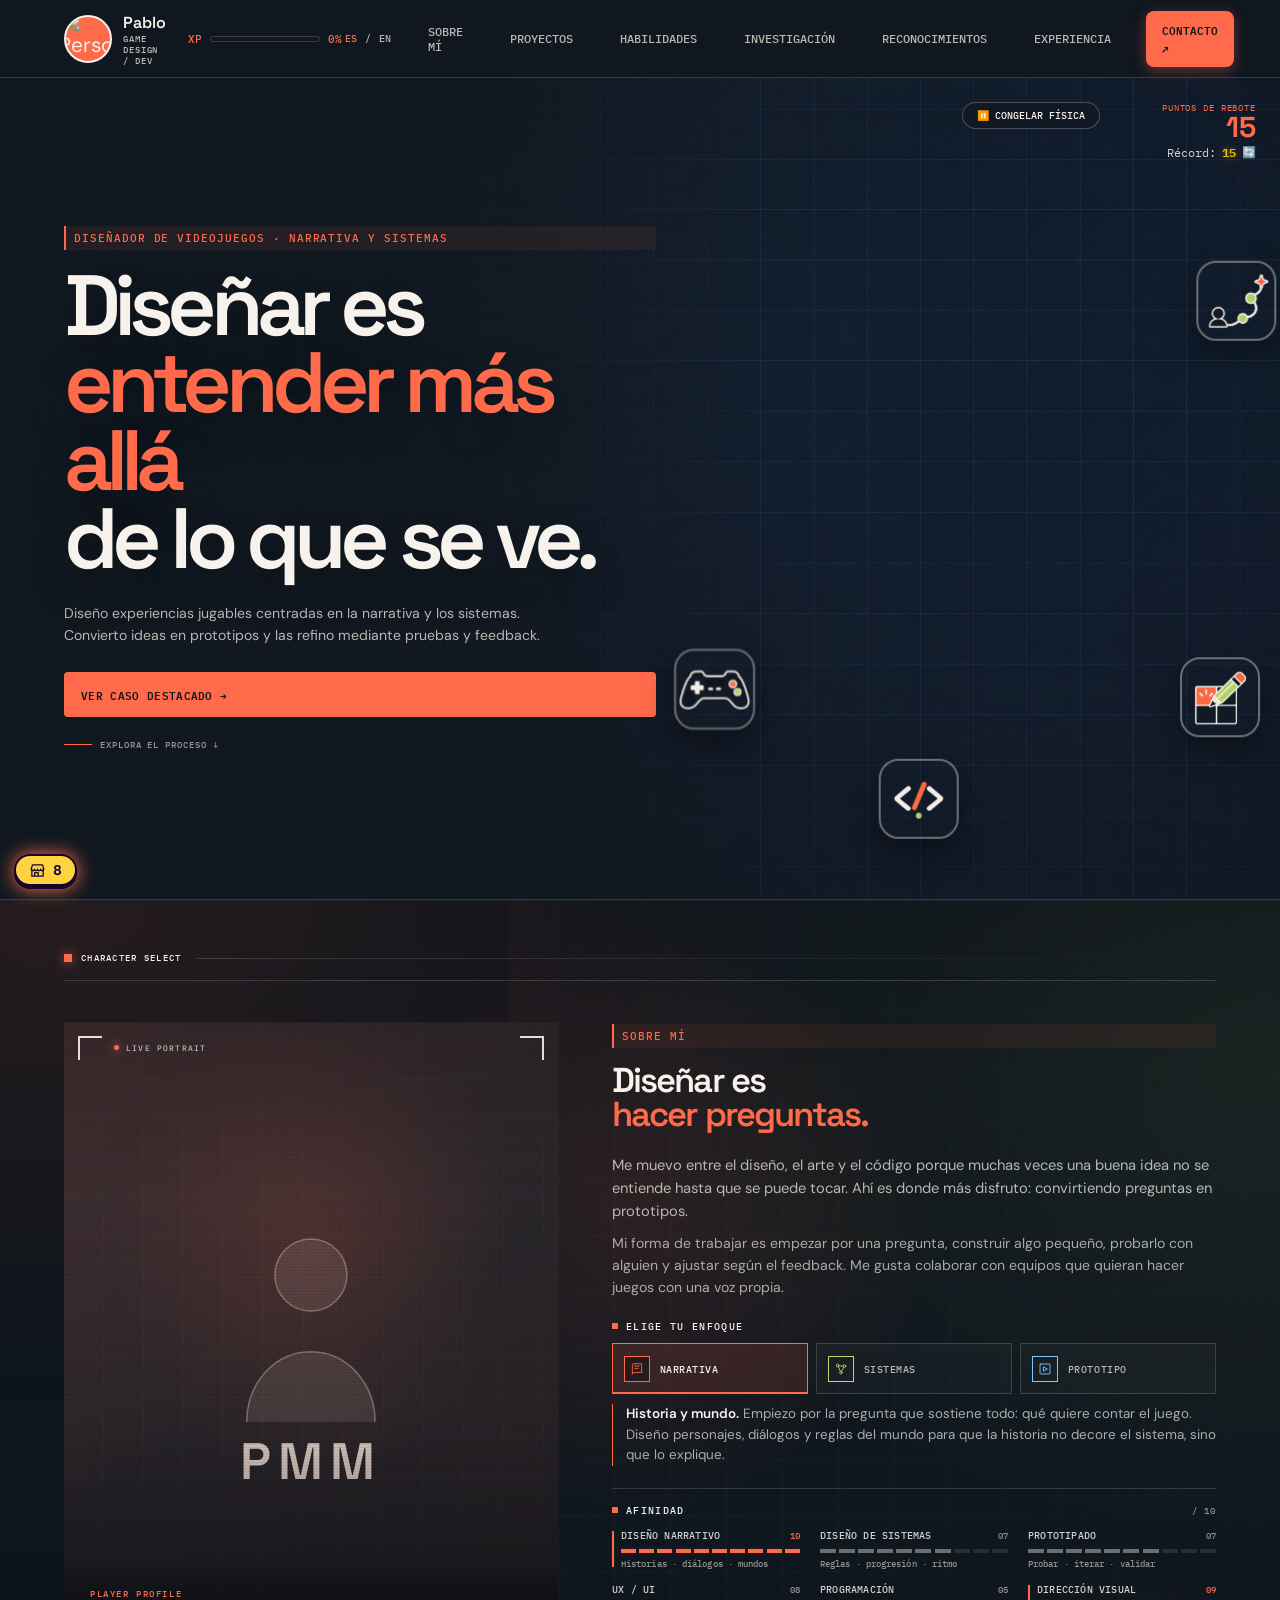
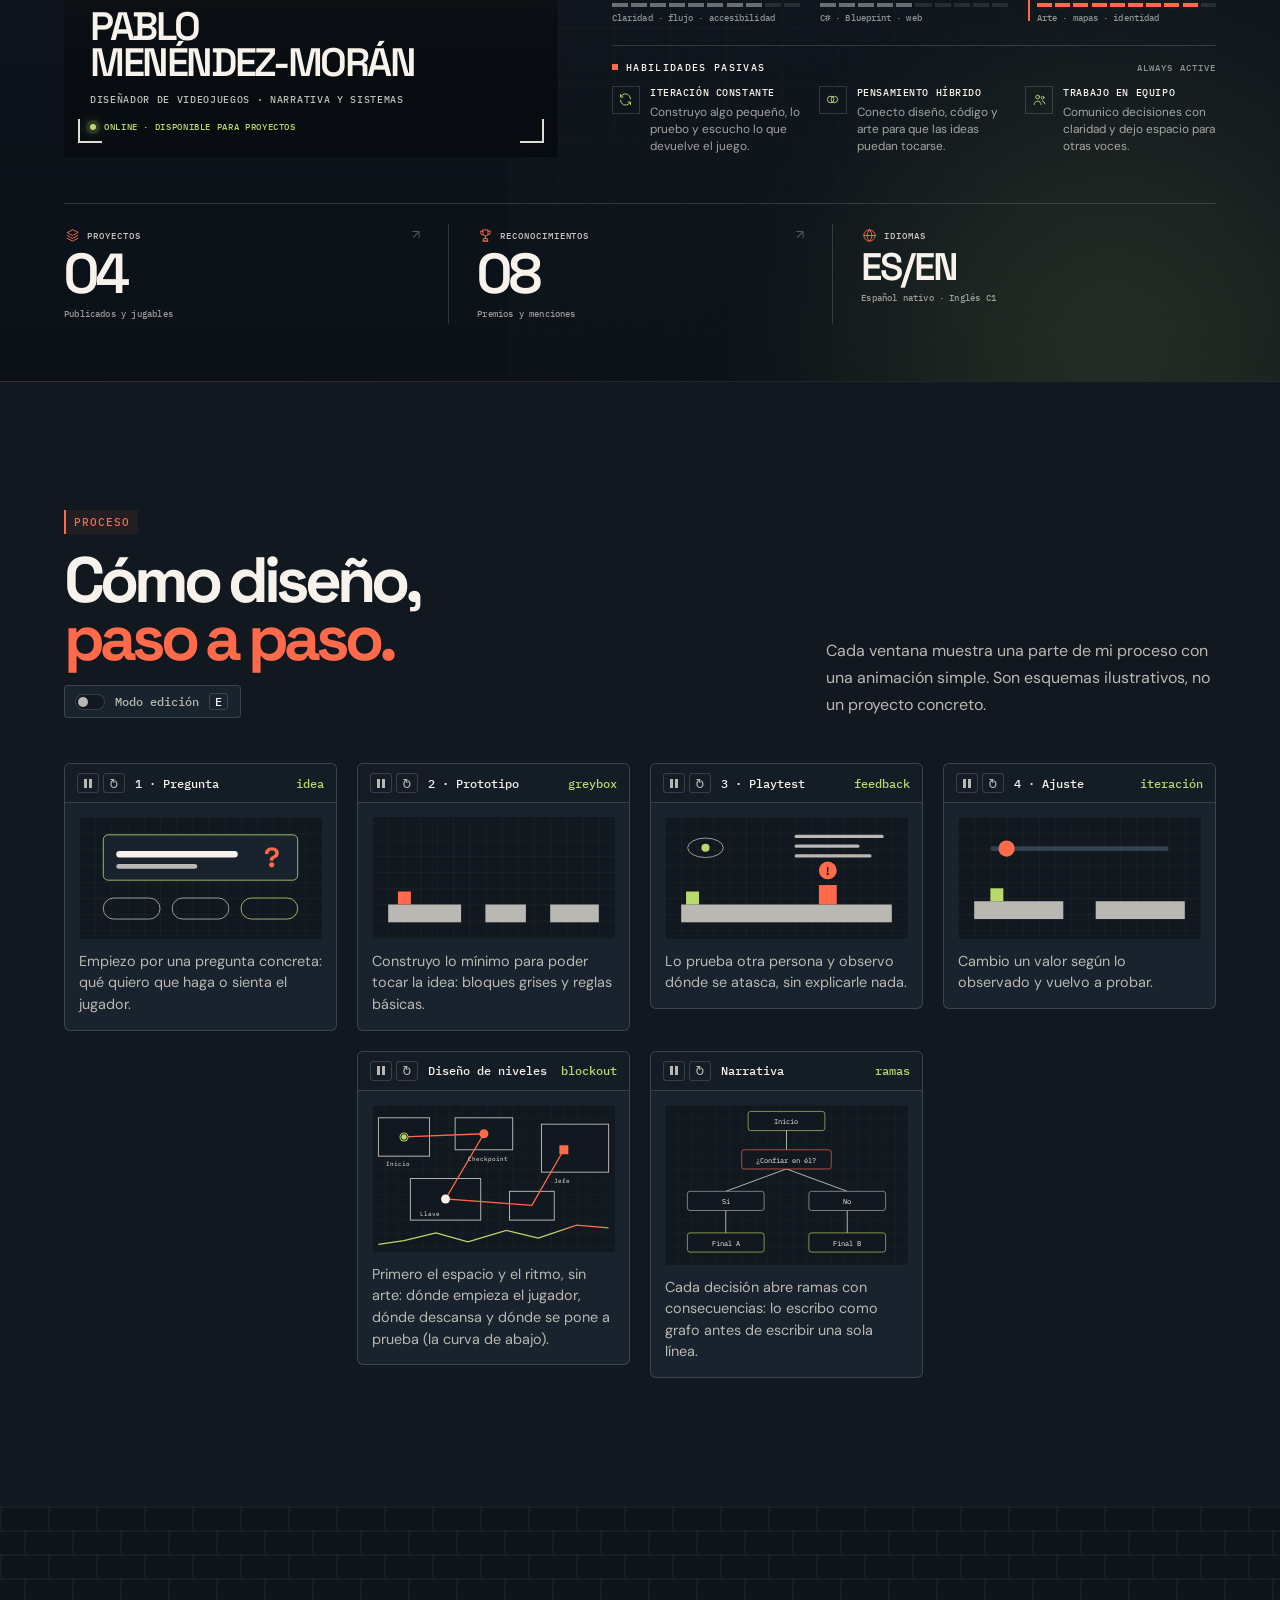
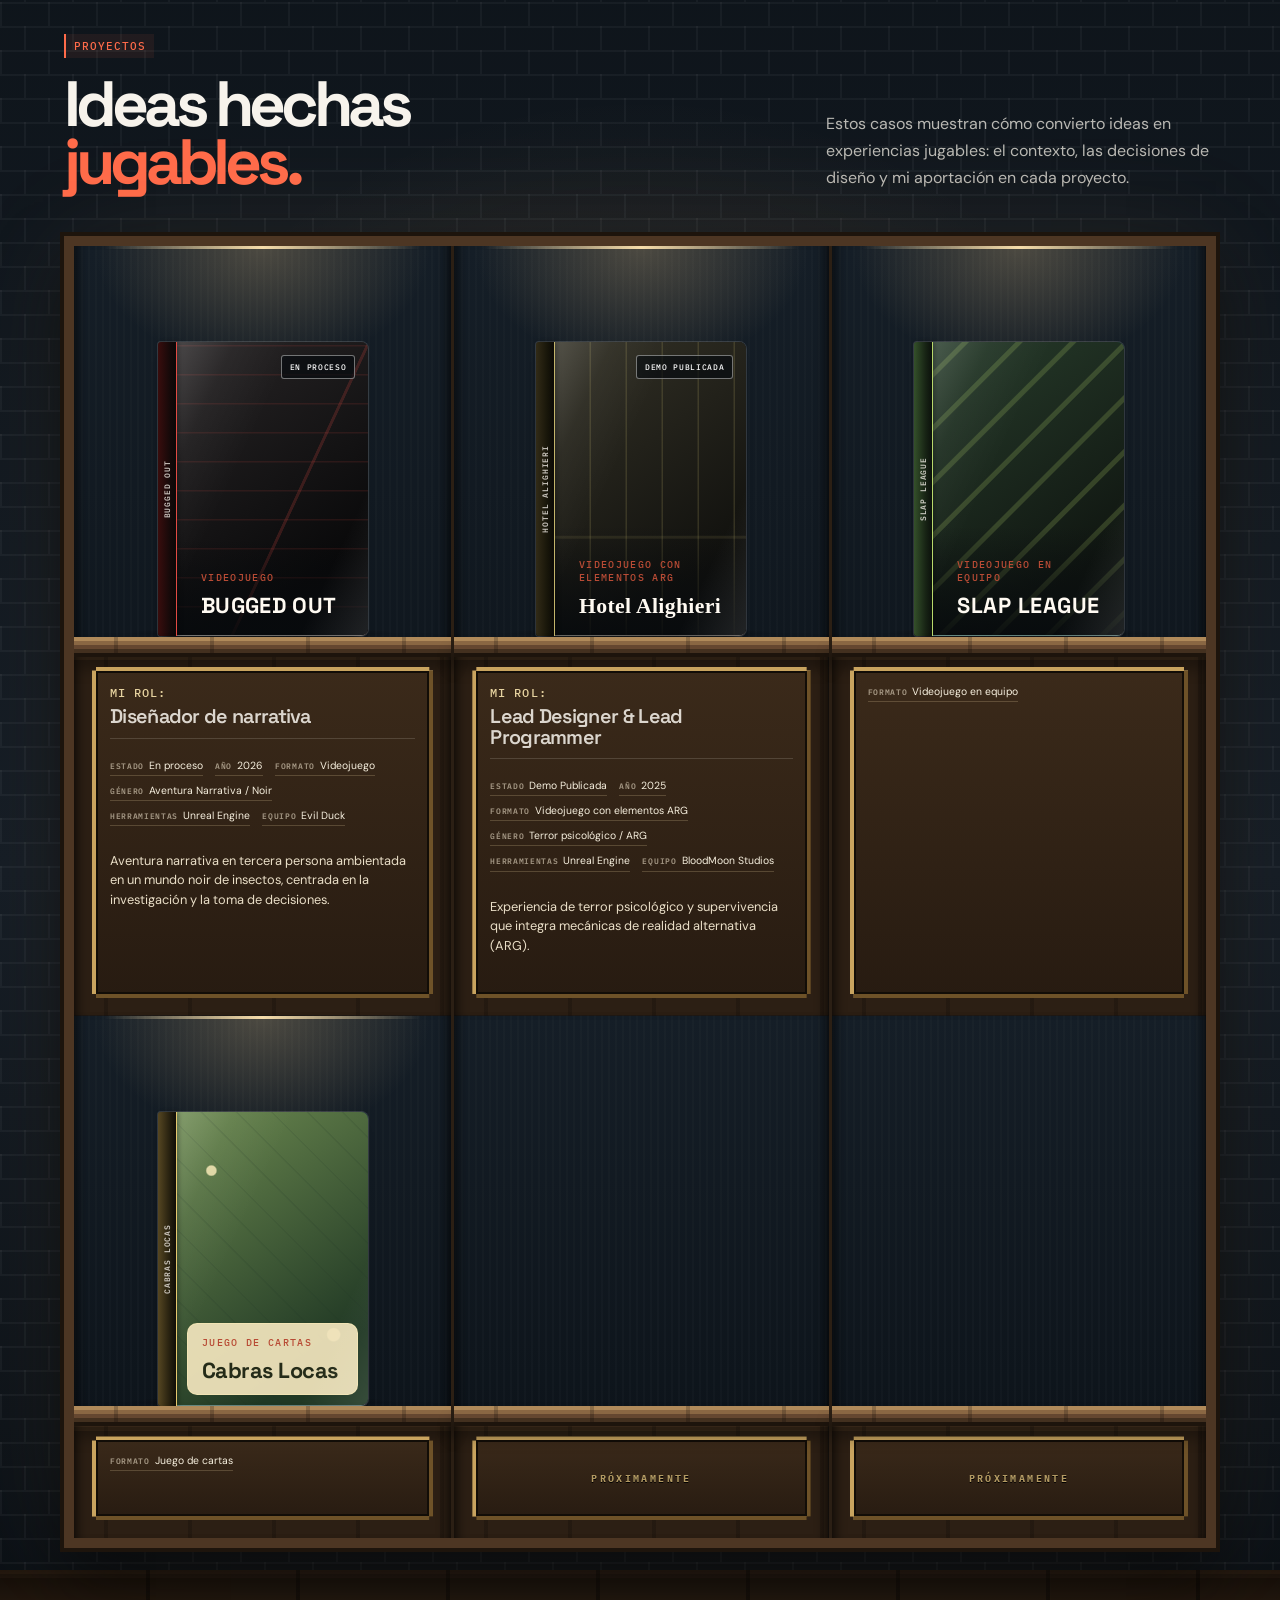
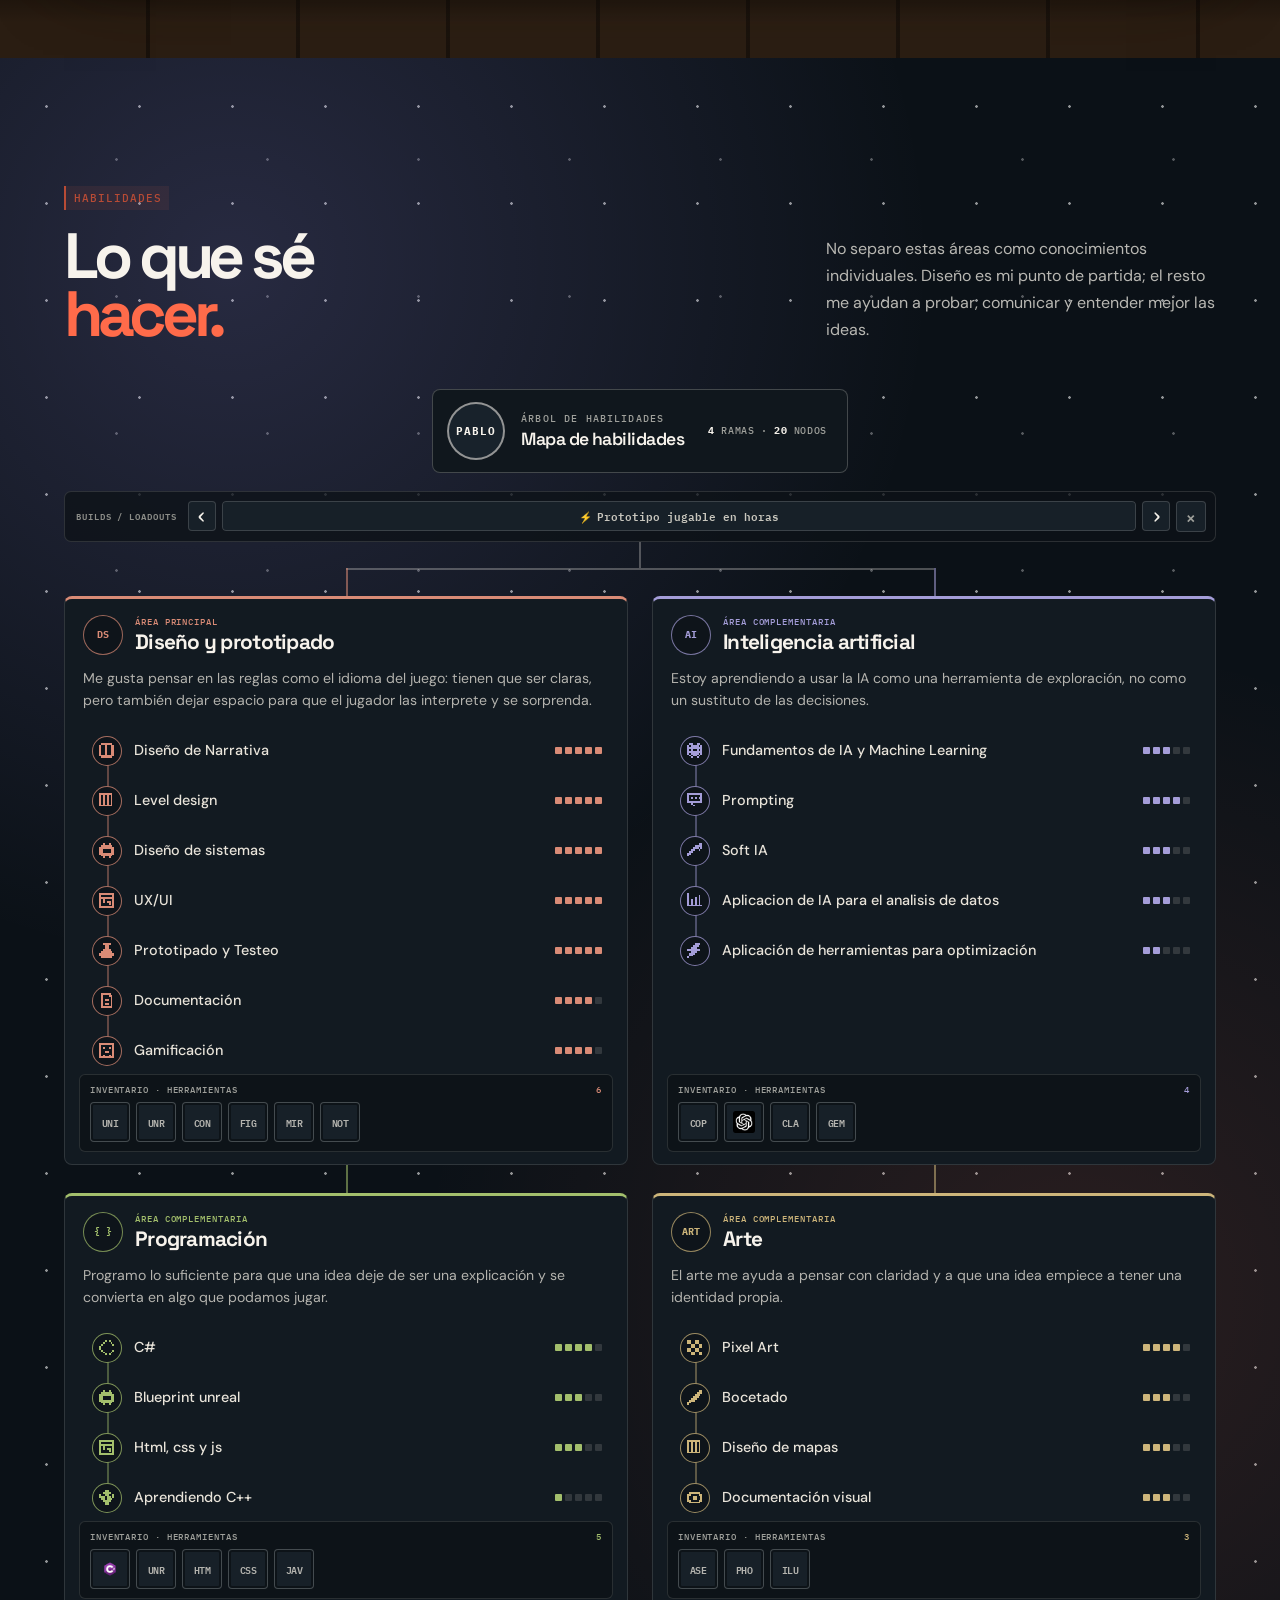
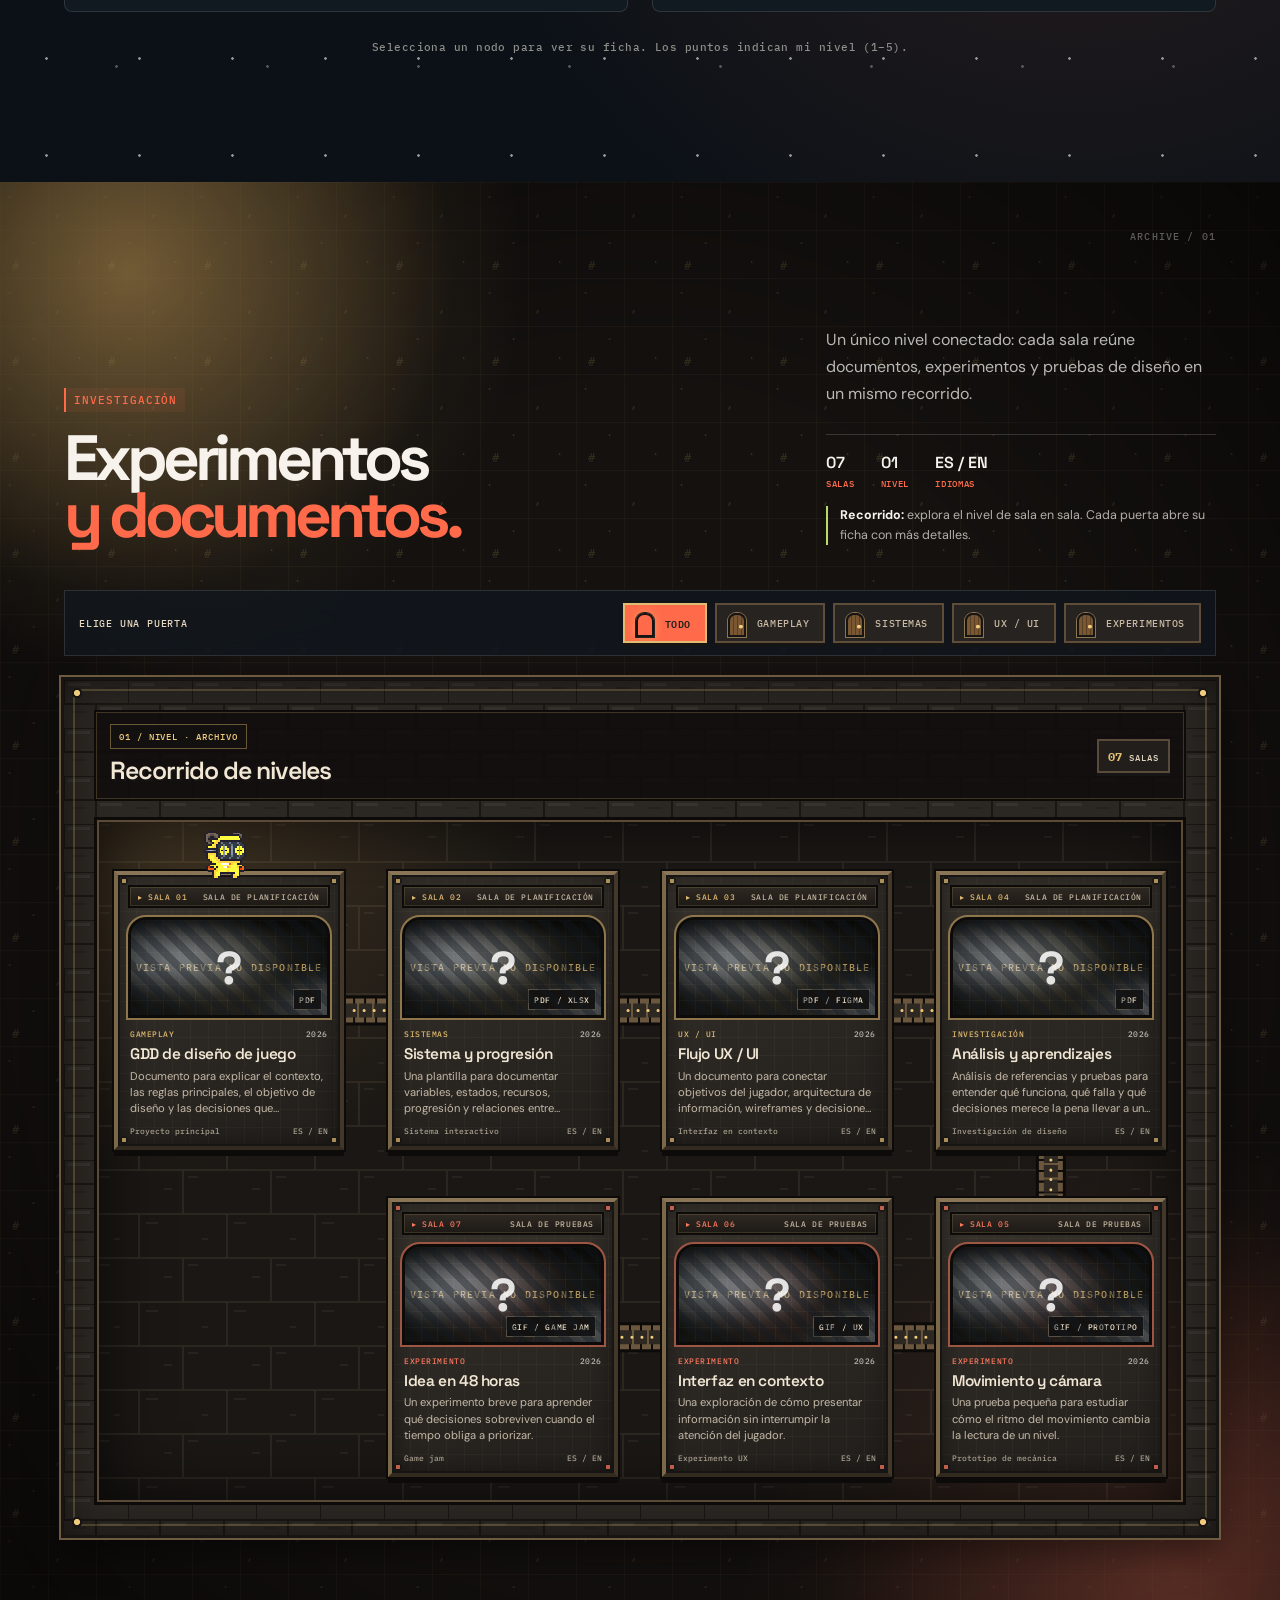
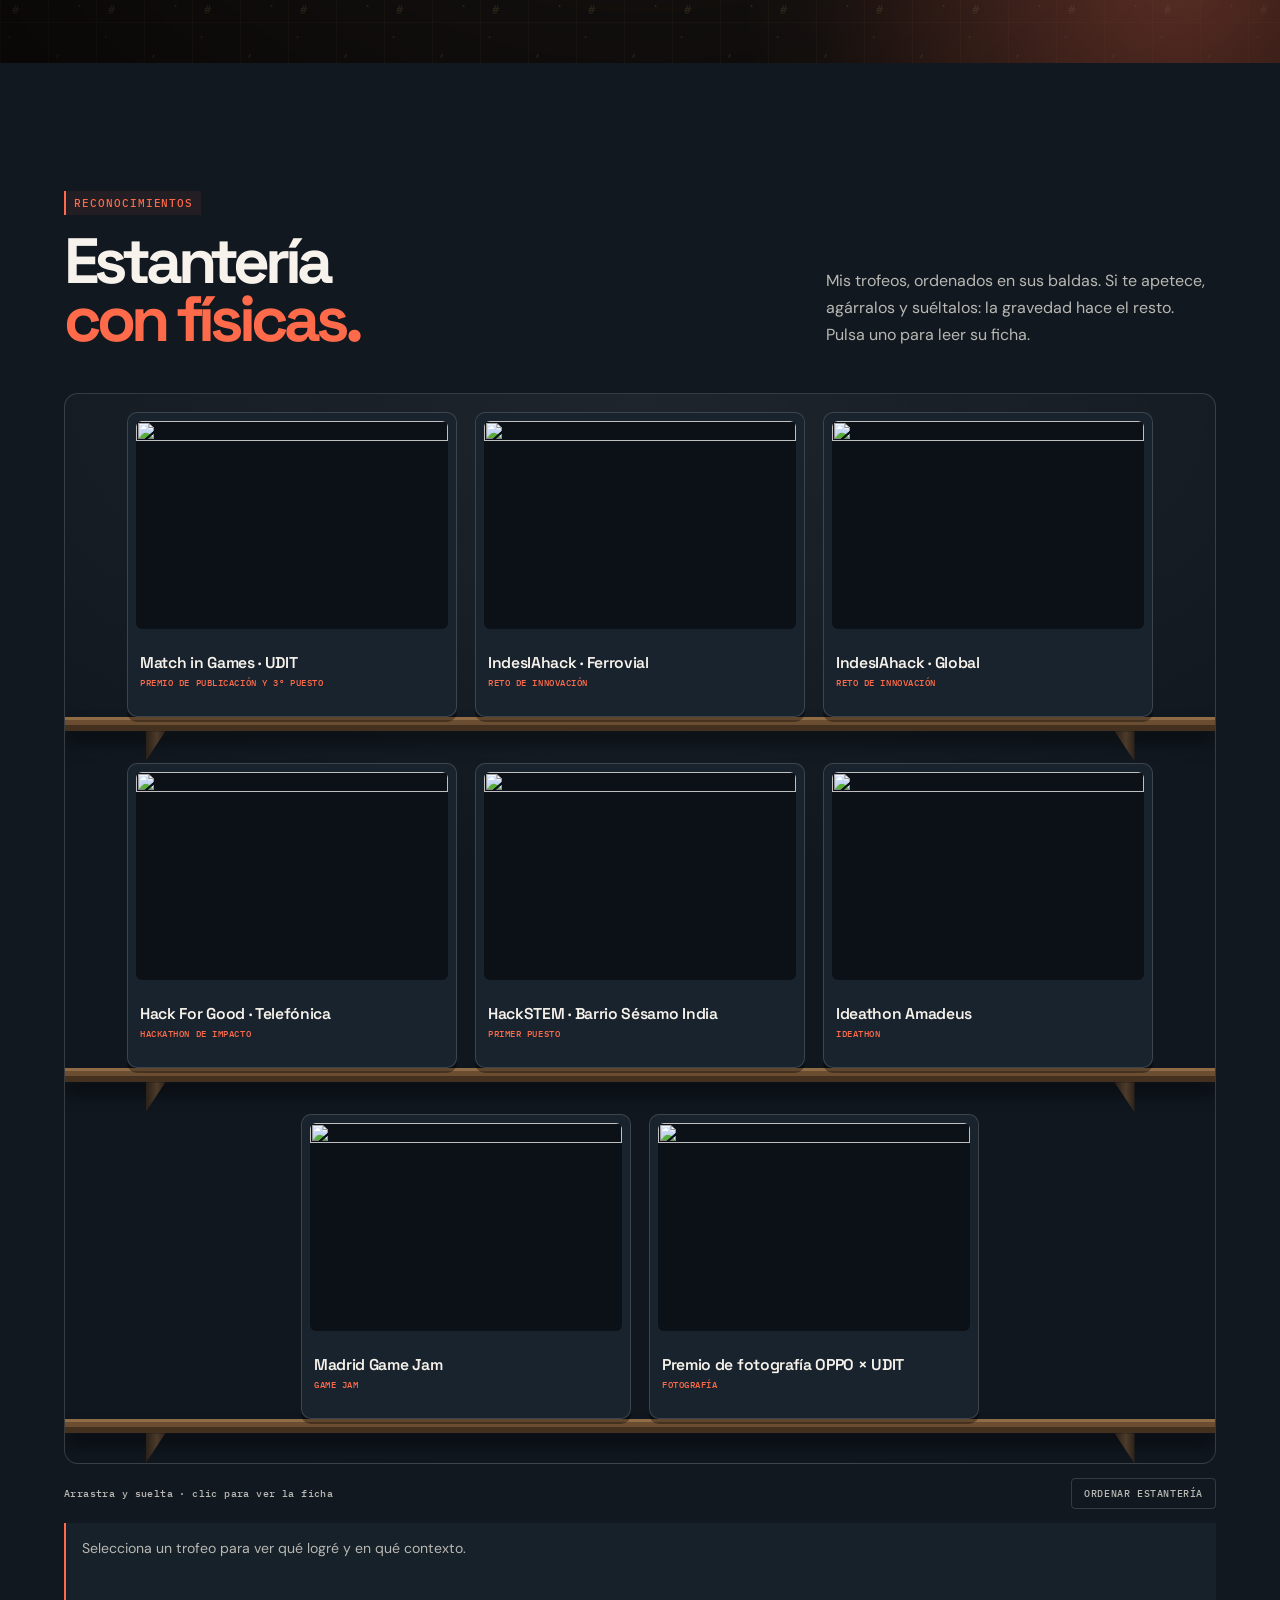
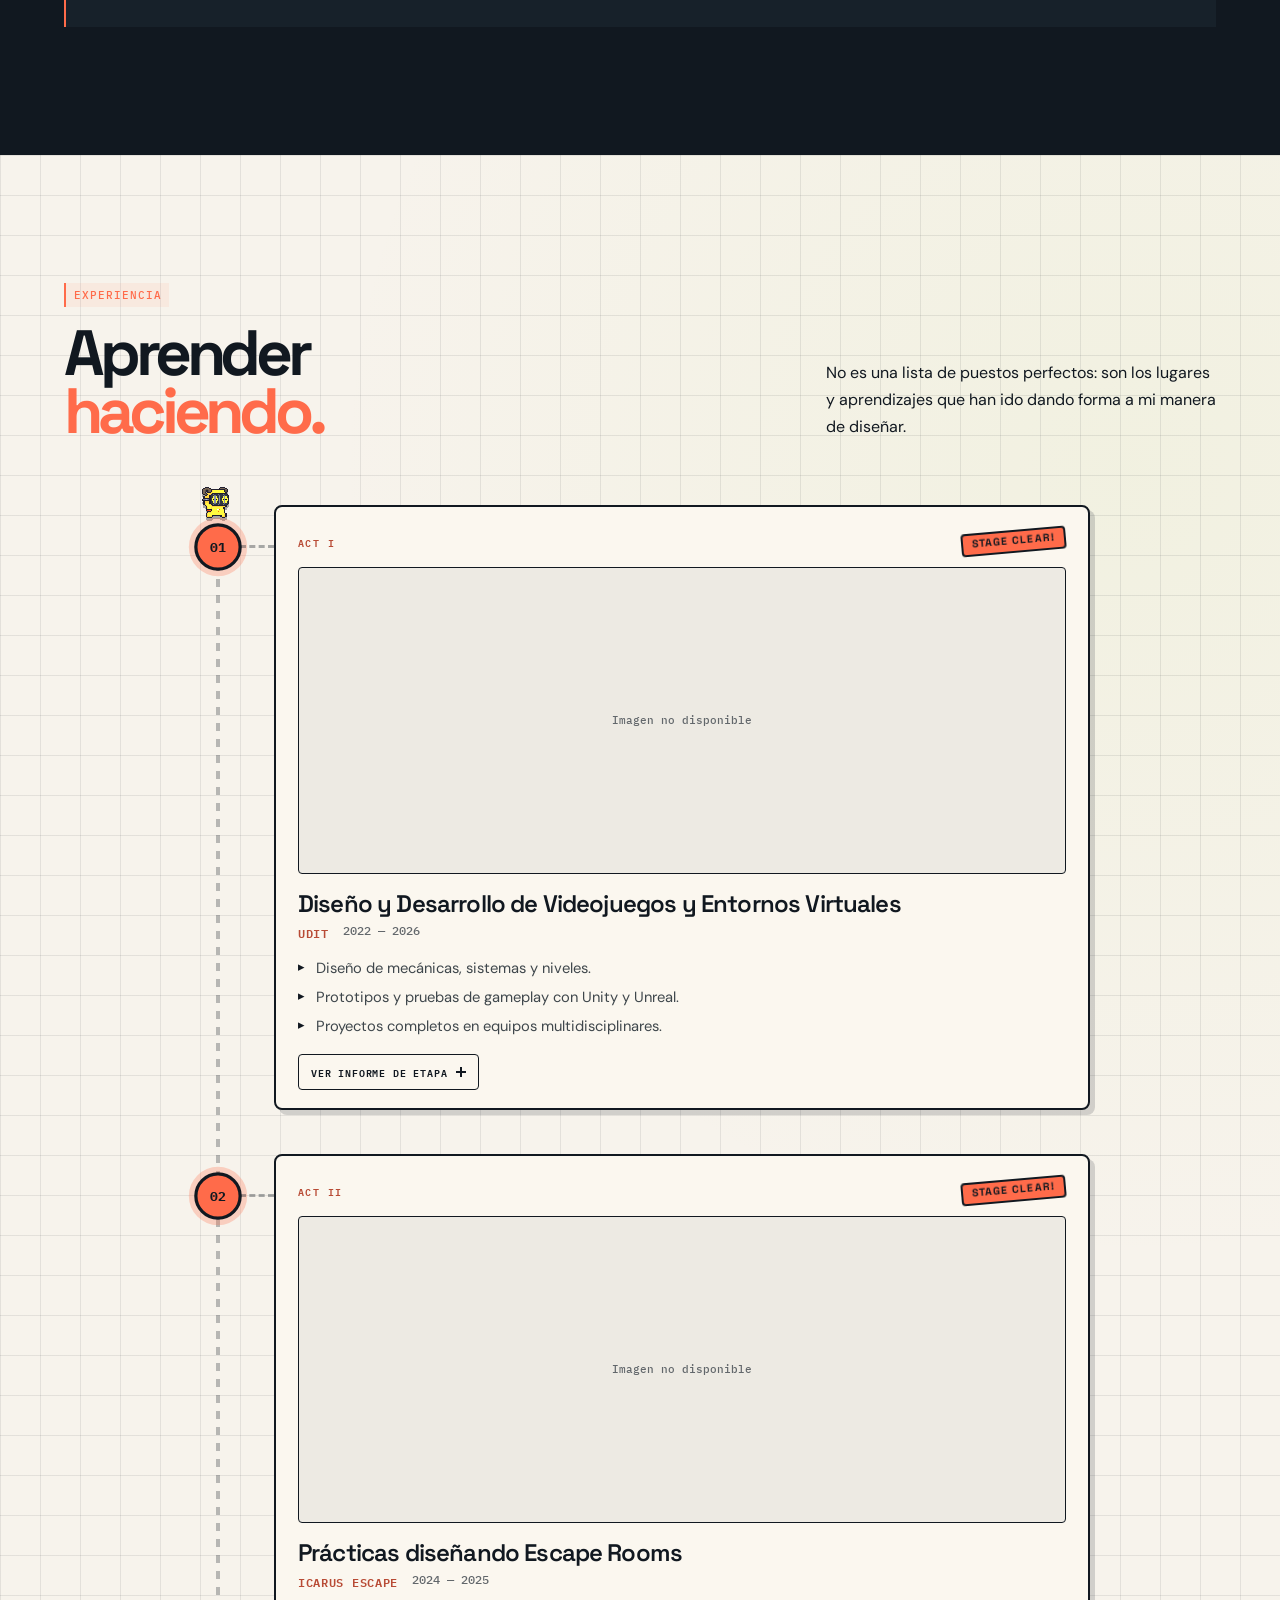
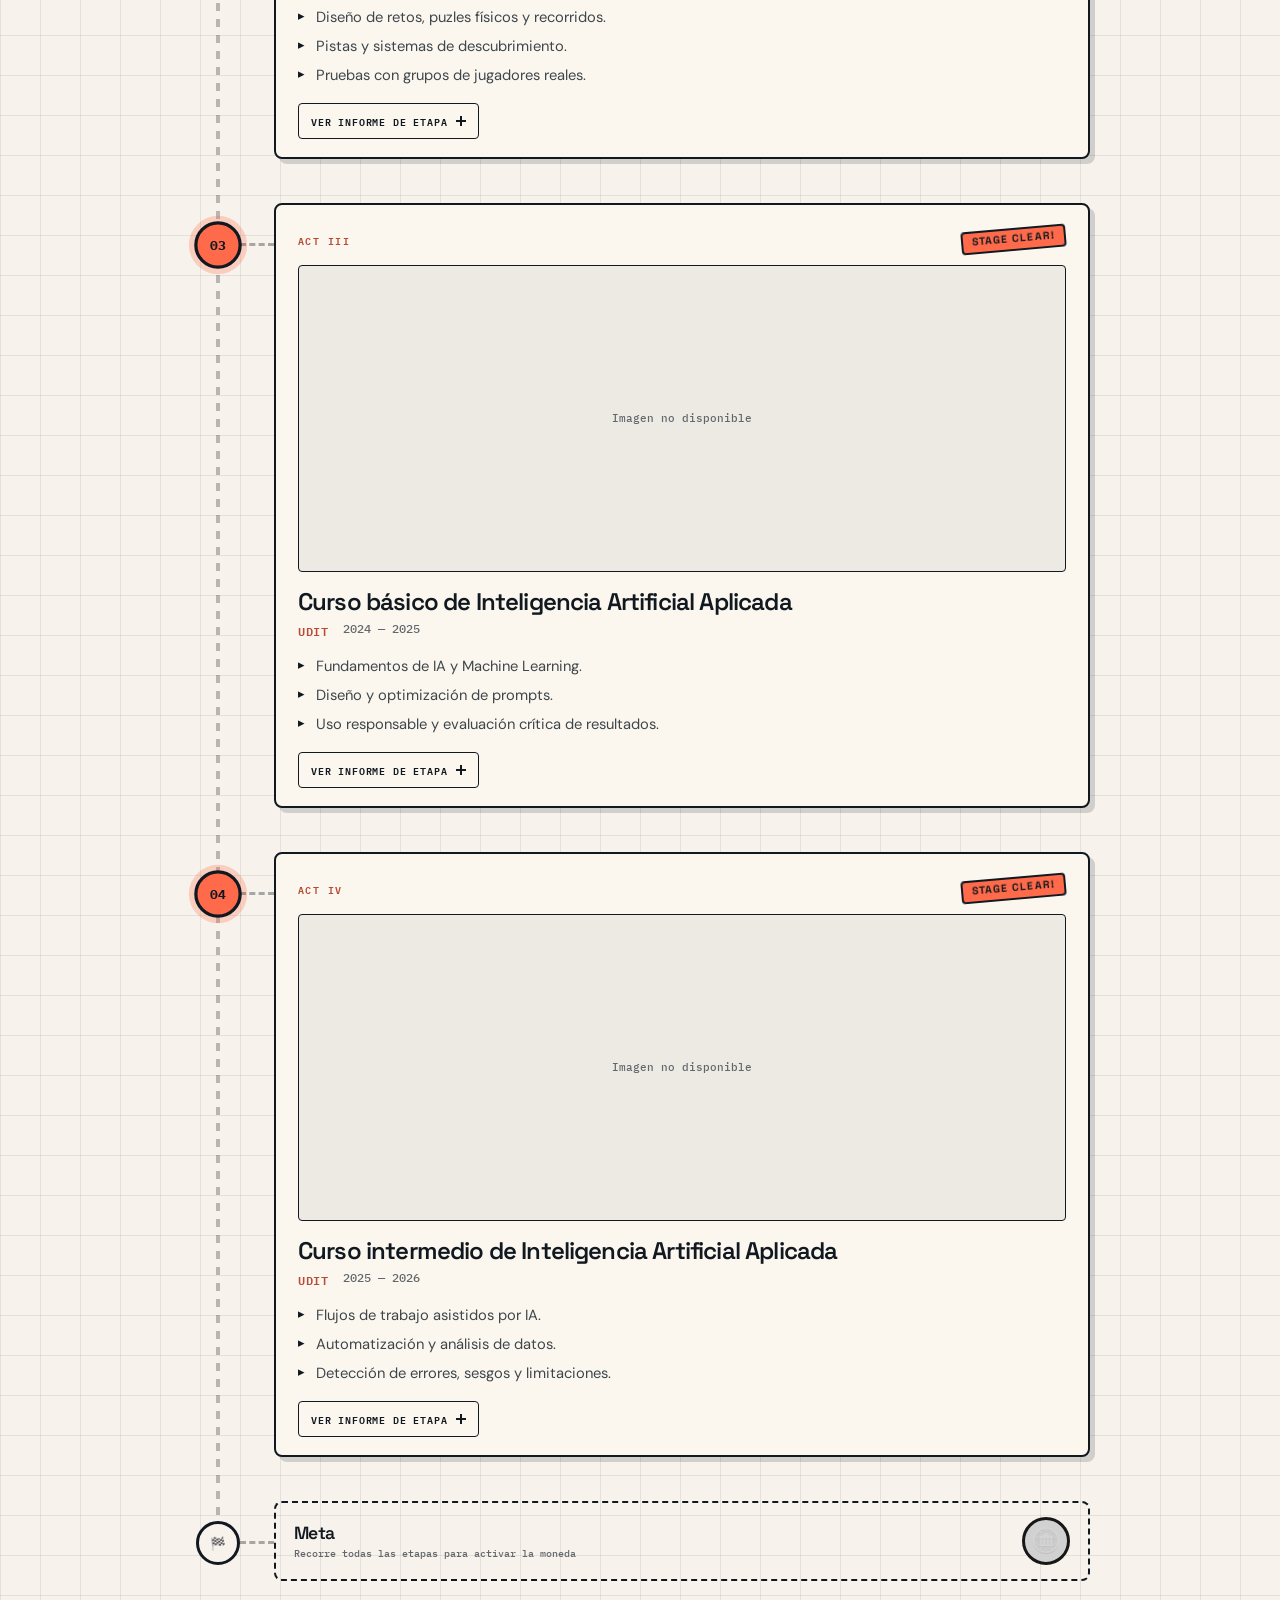
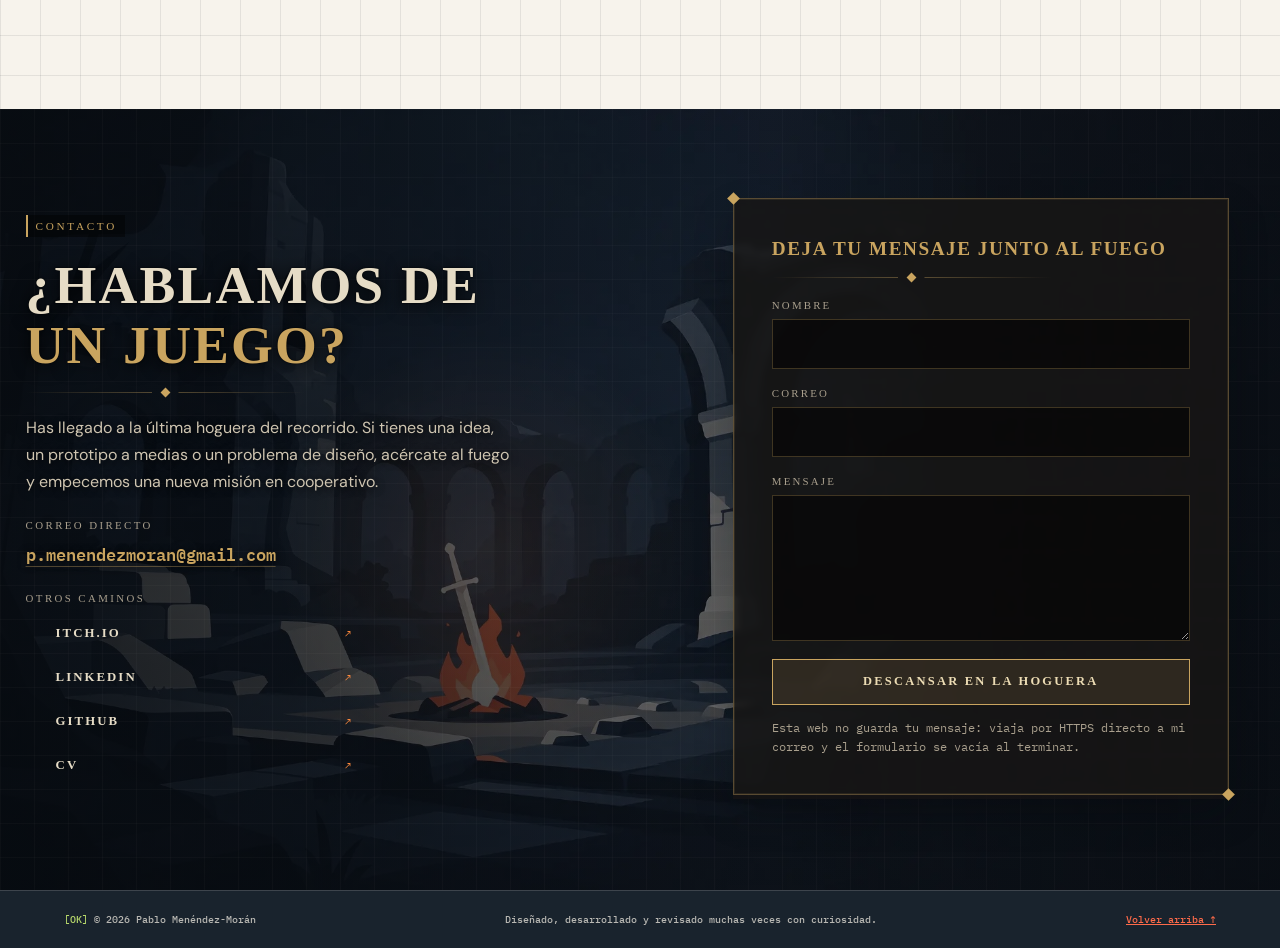
==== commit 6d24a205: "Correccion problema de correos" ====
--- a/index.html
+++ b/index.html
@@ -12,7 +12,7 @@
     <title>Pablo · Game Design / Dev</title>
 
     <link rel="icon" href="data:," />
-    <link rel="stylesheet" href="styles.css?v=70" />
+    <link rel="stylesheet" href="styles.css?v=71" />
     <noscript>
       <style>
         .cs-reveal {
@@ -511,11 +511,10 @@
       <div class='sp-links-wrap'>
         <span class='sp-label' data-i18n='linksLabel'></span>
         <ul class='sp-links'>
-          <!-- Cuando tengas la URL: cambia href y quita aria-disabled -->
-          <li><a href='https://bloodmoons-studios.itch.io' target='_blank' rel='noopener noreferrer'><span>Itch.io</span><span class='sp-tag'>↗</span></a></li>
-          <li><a href='#' aria-disabled='true'><span>LinkedIn</span><span class='sp-tag' data-i18n='pending'></span></a></li>
-          <li><a href='#' aria-disabled='true'><span>GitHub</span><span class='sp-tag' data-i18n='pending'></span></a></li>
-          <li><a href='#' aria-disabled='true'><span>CV</span><span class='sp-tag' data-i18n='pending'></span></a></li>
+          <li><a href='https://mrpablosky.itch.io/' target='_blank' rel='noopener noreferrer'><span>Itch.io</span><span class='sp-tag'>↗</span></a></li>
+          <li><a href='https://www.linkedin.com/in/pablo-men%C3%A9ndez-mor%C3%A1n-alba' target='_blank' rel='noopener noreferrer'><span>LinkedIn</span><span class='sp-tag'>↗</span></a></li>
+          <li><a href='https://github.com/Pablousky3' target='_blank' rel='noopener noreferrer'><span>GitHub</span><span class='sp-tag'>↗</span></a></li>
+          <li><a href='CV-Pablo-Menendez-Moran-Alba.pdf' target='_blank' rel='noopener noreferrer' data-cv-link><span>CV</span><span class='sp-tag'>↗</span></a></li>
         </ul>
       </div>
     </div>
@@ -610,6 +609,6 @@
     </div>
 
       <!-- Comportamiento común: renderizado, idioma y controles. -->
-    <script src="script.js?v=58"></script>
+    <script src="script.js?v=62"></script>
   </body>
 </html>
--- a/styles.css
+++ b/styles.css
@@ -11459,28 +11459,41 @@
     padding-top: 42px;
     padding-bottom: 48px;
   }
-  .sp-shell {
+  .savepoint .sp-shell {
     display: flex;
     flex-direction: column;
     align-items: stretch;
-    gap: 34px;
-  }
-  .sp-info,
-  .sp-card {
+    gap: clamp(26px, 7vw, 34px);
+  }
+  .savepoint .sp-info,
+  .savepoint .sp-card {
     width: 100%;
     max-width: none;
   }
-  .sp-info {
+  .savepoint .sp-info {
     order: 1;
-  }
-  .sp-card {
+    padding: 0;
+    background: transparent;
+  }
+  .savepoint .sp-card {
     order: 2;
+    padding: clamp(22px, 5vw, 30px) clamp(16px, 5vw, 26px);
   }
   .savepoint h2 {
     font-size: clamp(2.8rem, 13vw, 4.5rem);
   }
-  .sp-lead {
+  .savepoint .sp-lead {
     max-width: 48ch;
+  }
+  .savepoint .sp-links {
+    width: 100%;
+    max-width: none;
+  }
+  .savepoint .sp-field input,
+  .savepoint .sp-field textarea,
+  .savepoint .sp-btn {
+    width: 100%;
+    max-width: none;
   }
 }
 @media (max-width: 480px) {
@@ -11513,12 +11526,7 @@
   .sp-mail-addr {
     font-size: 0.86rem;
   }
-  .sp-mail-row .sp-btn {
-    align-self: flex-start;
-  }
-  .sp-card {
-    padding: 22px 18px;
-  }
+  .savepoint .sp-card { padding: 22px 18px; }
   .sp-field input,
   .sp-field textarea {
     font-size: 16px;
